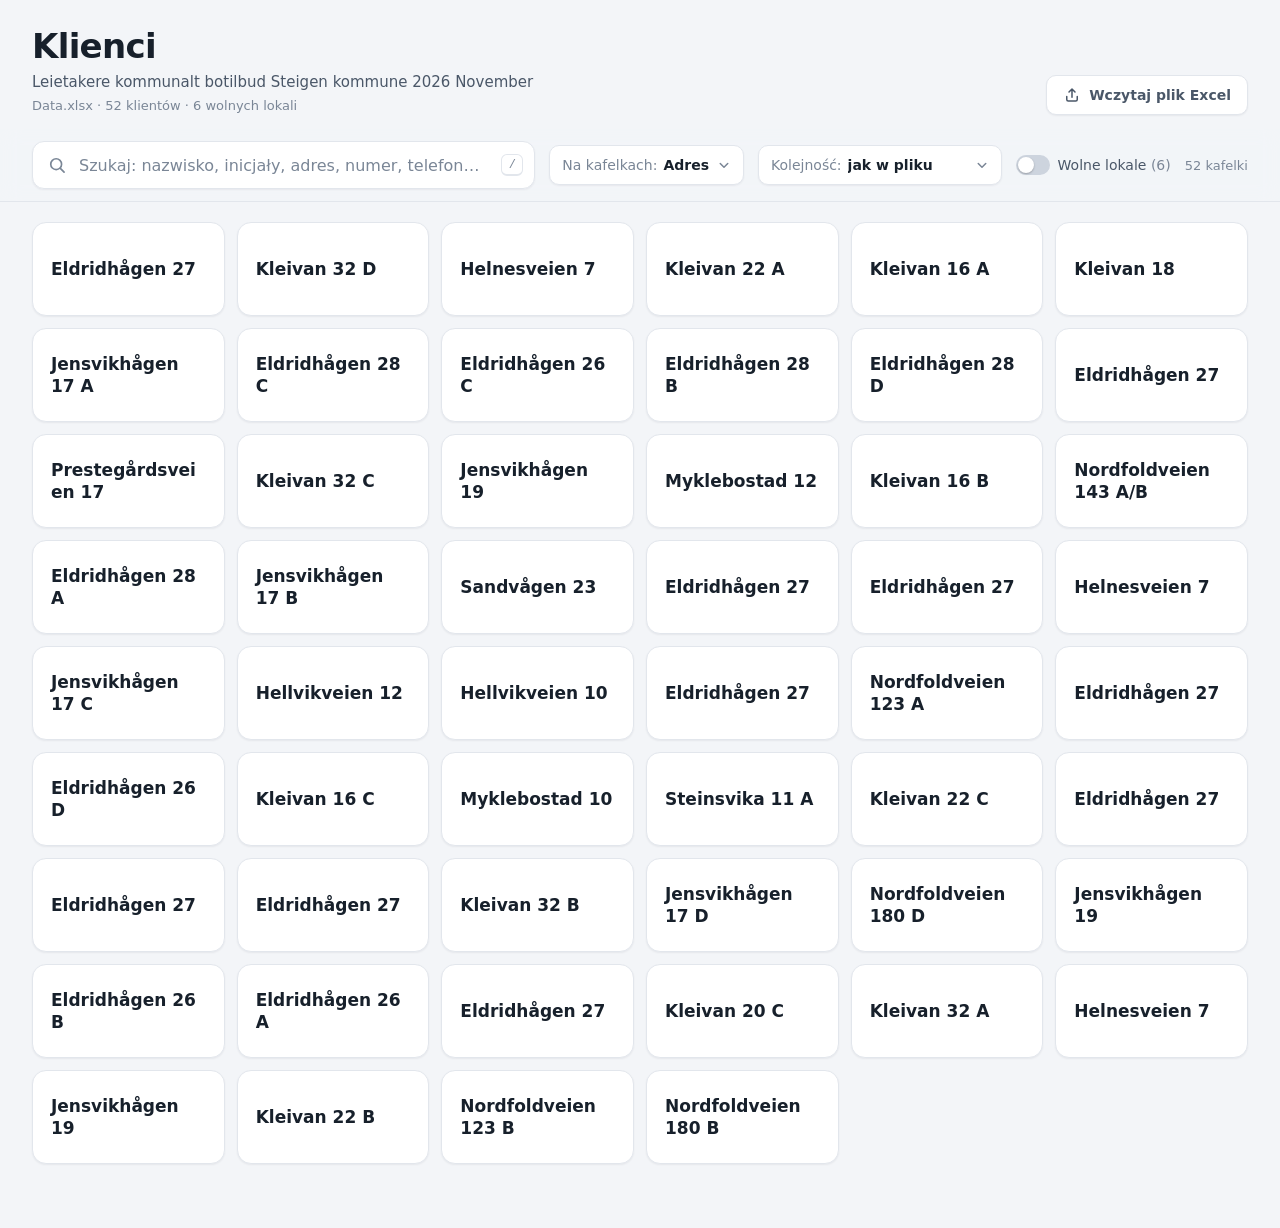
==== index.html @ 2515e90a "Add tile web app for browsing clients from Data.xlsx Static HTML/CSS/JS app (no dependencies) that r" ====
<!doctype html>
<html lang="pl">
<head>
  <meta charset="utf-8">
  <meta name="viewport" content="width=device-width, initial-scale=1">
  <meta name="color-scheme" content="light dark">
  <meta name="robots" content="noindex, nofollow">
  <title>Klienci</title>
  <link rel="icon" href="data:image/svg+xml,%3Csvg xmlns='http://www.w3.org/2000/svg' viewBox='0 0 32 32'%3E%3Crect x='2' y='2' width='12' height='12' rx='3' fill='%231f6f8b'/%3E%3Crect x='18' y='2' width='12' height='12' rx='3' fill='%231f6f8b' opacity='.55'/%3E%3Crect x='2' y='18' width='12' height='12' rx='3' fill='%231f6f8b' opacity='.55'/%3E%3Crect x='18' y='18' width='12' height='12' rx='3' fill='%231f6f8b'/%3E%3C/svg%3E">
  <link rel="stylesheet" href="style.css">
  <script src="xlsx-reader.js" defer></script>
  <script src="app.js" defer></script>
</head>
<body>
  <header class="topbar">
    <div class="brand">
      <h1>Klienci</h1>
      <p class="subtitle" id="subtitle">Wczytywanie danych…</p>
      <p class="source" id="source"></p>
    </div>
    <label class="btn btn-ghost file-btn" title="Wczytaj inny plik .xlsx (albo przeciągnij go na stronę)">
      <input type="file" id="fileInput" accept=".xlsx,application/vnd.openxmlformats-officedocument.spreadsheetml.sheet">
      <svg viewBox="0 0 24 24" aria-hidden="true"><path d="M12 15V4m0 0L8 8m4-4l4 4"/><path d="M5 14v4a2 2 0 0 0 2 2h10a2 2 0 0 0 2-2v-4"/></svg>
      <span>Wczytaj plik Excel</span>
    </label>
  </header>

  <div class="toolbar" id="toolbar">
    <div class="toolbar-inner">
      <div class="search">
        <svg class="search-icon" viewBox="0 0 24 24" aria-hidden="true"><circle cx="11" cy="11" r="6.5"/><path d="M16 16l4.5 4.5"/></svg>
        <input type="text" id="search" inputmode="search" enterkeyhint="search" autocomplete="off" spellcheck="false"
               placeholder="Szukaj: nazwisko, inicjały, adres, numer, telefon…" aria-label="Szukaj klientów">
        <kbd class="search-kbd" aria-hidden="true">/</kbd>
      </div>

      <div class="controls">
        <div class="show-picker">
          <button type="button" class="select-btn" id="showBtn" aria-haspopup="true" aria-expanded="false" aria-controls="showMenu">
            <span class="select-caption">Na kafelkach:</span>
            <span class="select-value" id="showValue">Adres</span>
            <svg class="chevron" viewBox="0 0 24 24" aria-hidden="true"><path d="M7 10l5 5 5-5"/></svg>
          </button>
          <div class="menu" id="showMenu" role="group" aria-label="Co pokazywać na kafelkach" hidden></div>
        </div>

        <label class="select-wrap">
          <span class="select-caption">Kolejność:</span>
          <select id="sort" aria-label="Kolejność kafelków">
            <option value="file">jak w pliku</option>
            <option value="alpha">A–Z wg kafelka</option>
          </select>
          <svg class="chevron" viewBox="0 0 24 24" aria-hidden="true"><path d="M7 10l5 5 5-5"/></svg>
        </label>

        <label class="switch">
          <input type="checkbox" id="showVacant">
          <span class="switch-track" aria-hidden="true"></span>
          <span>Wolne<span class="hide-sm"> lokale</span> <span class="muted" id="vacantCount"></span></span>
        </label>

        <p class="count" id="count" aria-live="polite"></p>
      </div>
    </div>
  </div>

  <main class="main">
    <div class="loader is-loading" id="loader">
      <svg class="loader-icon" viewBox="0 0 48 48" aria-hidden="true"><rect x="8" y="6" width="32" height="36" rx="4"/><path d="M16 18h16M16 26h16M16 34h10"/></svg>
      <h2 id="loaderTitle">Wczytywanie danych…</h2>
      <p id="loaderText"></p>
      <button type="button" class="btn btn-primary" id="pickBtn" hidden>Wybierz plik .xlsx</button>
    </div>

    <ul class="grid" id="grid" aria-label="Klienci"></ul>

    <div class="empty" id="empty" hidden>
      <p id="emptyText">Brak wyników.</p>
      <button type="button" class="btn btn-ghost" id="clearSearch">Wyczyść wyszukiwanie</button>
    </div>
  </main>

  <div class="drop-overlay" aria-hidden="true"><div>Upuść plik Excel, aby go wczytać</div></div>
  <div class="toast" id="toast" role="status" aria-live="polite"></div>
</body>
</html>
---- style.css ----
/* ---------- Motyw ---------- */

:root {
  --bg: #f3f5f8;
  --surface: #ffffff;
  --surface-2: #f7f9fb;
  --border: #e2e6ec;
  --border-strong: #cdd4de;
  --text: #17202b;
  --text-2: #4a5768;
  --muted: #7a8696;
  --accent: #1f6f8b;
  --accent-strong: #175a72;
  --accent-soft: #e3f0f5;
  --accent-ink: #0f4d63;
  --mark: #ffe58a;
  --mark-ink: #3a2c00;
  --ok: #1d7a4c;
  --ok-soft: #e2f4ea;
  --off: #8a5a12;
  --off-soft: #fbf0dc;
  --shadow-sm: 0 1px 2px rgba(16, 24, 40, .06);
  --shadow-md: 0 6px 18px -6px rgba(16, 24, 40, .16), 0 2px 4px rgba(16, 24, 40, .05);
  --shadow-lg: 0 22px 48px -18px rgba(16, 24, 40, .28), 0 4px 10px rgba(16, 24, 40, .06);
  --radius: 14px;
  --gutter: clamp(16px, 3vw, 32px);
  --toolbar-h: 120px;
  --ease: cubic-bezier(.2, .75, .25, 1);
  color-scheme: light;
}

@media (prefers-color-scheme: dark) {
  :root:not([data-theme="light"]) {
    --bg: #0f141a;
    --surface: #171e26;
    --surface-2: #1c242e;
    --border: #28323e;
    --border-strong: #364250;
    --text: #e8edf3;
    --text-2: #b4bfcc;
    --muted: #8593a4;
    --accent: #5bb3d1;
    --accent-strong: #7cc5de;
    --accent-soft: #17313d;
    --accent-ink: #a9dcee;
    --mark: #6b5310;
    --mark-ink: #fff2c4;
    --ok: #6fd3a0;
    --ok-soft: #173327;
    --off: #e8b866;
    --off-soft: #352a15;
    --shadow-sm: 0 1px 2px rgba(0, 0, 0, .3);
    --shadow-md: 0 8px 20px -8px rgba(0, 0, 0, .55);
    --shadow-lg: 0 24px 50px -18px rgba(0, 0, 0, .7);
    color-scheme: dark;
  }
}

:root[data-theme="dark"] {
  --bg: #0f141a;
  --surface: #171e26;
  --surface-2: #1c242e;
  --border: #28323e;
  --border-strong: #364250;
  --text: #e8edf3;
  --text-2: #b4bfcc;
  --muted: #8593a4;
  --accent: #5bb3d1;
  --accent-strong: #7cc5de;
  --accent-soft: #17313d;
  --accent-ink: #a9dcee;
  --mark: #6b5310;
  --mark-ink: #fff2c4;
  --ok: #6fd3a0;
  --ok-soft: #173327;
  --off: #e8b866;
  --off-soft: #352a15;
  --shadow-sm: 0 1px 2px rgba(0, 0, 0, .3);
  --shadow-md: 0 8px 20px -8px rgba(0, 0, 0, .55);
  --shadow-lg: 0 24px 50px -18px rgba(0, 0, 0, .7);
  color-scheme: dark;
}

/* ---------- Podstawy ---------- */

*, *::before, *::after { box-sizing: border-box; }

html { -webkit-text-size-adjust: 100%; }

body {
  margin: 0;
  min-height: 100vh;
  background: var(--bg);
  color: var(--text);
  font: 15px/1.5 "Segoe UI Variable Text", "Segoe UI", system-ui, -apple-system, "Helvetica Neue", Roboto, Arial, sans-serif;
  -webkit-font-smoothing: antialiased;
}

button, input, select { font: inherit; color: inherit; }

svg { display: block; }

[hidden] { display: none !important; }

.muted { color: var(--muted); }

mark {
  background: var(--mark);
  color: var(--mark-ink);
  border-radius: 3px;
  padding: 0 1px;
  margin: 0 -1px;
}

:focus-visible {
  outline: 2px solid var(--accent);
  outline-offset: 2px;
}

/* ---------- Nagłówek ---------- */

.topbar {
  display: flex;
  align-items: flex-end;
  justify-content: space-between;
  gap: 16px;
  max-width: 1440px;
  margin: 0 auto;
  padding: 28px var(--gutter) 14px;
}

.brand h1 {
  margin: 0;
  font-size: clamp(26px, 3.2vw, 34px);
  line-height: 1.1;
  letter-spacing: -.02em;
  font-weight: 700;
}

.subtitle {
  margin: 6px 0 0;
  color: var(--text-2);
  font-size: 15px;
}

.source {
  margin: 2px 0 0;
  color: var(--muted);
  font-size: 13px;
}

.source:empty { display: none; }

.btn {
  display: inline-flex;
  align-items: center;
  gap: 8px;
  height: 40px;
  padding: 0 16px;
  border-radius: 10px;
  border: 1px solid transparent;
  font-weight: 600;
  font-size: 14px;
  cursor: pointer;
  white-space: nowrap;
  transition: background-color .15s, border-color .15s, color .15s;
}

.btn svg {
  width: 18px;
  height: 18px;
  fill: none;
  stroke: currentColor;
  stroke-width: 2;
  stroke-linecap: round;
  stroke-linejoin: round;
}

.btn-primary { background: var(--accent); color: #fff; }
.btn-primary:hover { background: var(--accent-strong); }

.btn-ghost {
  background: var(--surface);
  border-color: var(--border);
  color: var(--text-2);
  box-shadow: var(--shadow-sm);
}
.btn-ghost:hover { border-color: var(--border-strong); color: var(--text); }

.file-btn { position: relative; flex-shrink: 0; }
.file-btn input {
  position: absolute;
  width: 1px;
  height: 1px;
  opacity: 0;
  pointer-events: none;
}
.file-btn:focus-within { outline: 2px solid var(--accent); outline-offset: 2px; }

/* ---------- Pasek narzędzi ---------- */

.toolbar {
  position: sticky;
  top: 0;
  z-index: 20;
  background: color-mix(in srgb, var(--bg) 86%, transparent);
  -webkit-backdrop-filter: saturate(1.4) blur(10px);
  backdrop-filter: saturate(1.4) blur(10px);
  border-bottom: 1px solid transparent;
  transition: border-color .2s;
}

body.has-data .toolbar { border-bottom-color: var(--border); }

.toolbar-inner {
  max-width: 1440px;
  margin: 0 auto;
  padding: 12px var(--gutter);
  display: flex;
  flex-wrap: wrap;
  align-items: center;
  gap: 10px 14px;
}

.search {
  position: relative;
  flex: 1 1 380px;
  min-width: 0;
}

.search input {
  width: 100%;
  height: 48px;
  padding: 0 44px 0 46px;
  border-radius: 12px;
  border: 1px solid var(--border);
  background: var(--surface);
  box-shadow: var(--shadow-sm);
  font-size: 16px;
  transition: border-color .15s, box-shadow .15s;
}

.search input::placeholder { color: var(--muted); }

.search input:focus {
  outline: none;
  border-color: var(--accent);
  box-shadow: 0 0 0 4px color-mix(in srgb, var(--accent) 18%, transparent);
}

.search-icon {
  position: absolute;
  left: 15px;
  top: 50%;
  width: 20px;
  height: 20px;
  transform: translateY(-50%);
  fill: none;
  stroke: var(--muted);
  stroke-width: 2;
  stroke-linecap: round;
  pointer-events: none;
}

.search-kbd {
  position: absolute;
  right: 12px;
  top: 50%;
  transform: translateY(-50%);
  min-width: 22px;
  height: 22px;
  display: grid;
  place-items: center;
  border: 1px solid var(--border);
  border-bottom-width: 2px;
  border-radius: 6px;
  color: var(--muted);
  font: 12px/1 ui-monospace, SFMono-Regular, Consolas, monospace;
  pointer-events: none;
}

.search input:focus ~ .search-kbd,
.search input:not(:placeholder-shown) ~ .search-kbd { display: none; }

.controls {
  display: flex;
  flex-wrap: wrap;
  align-items: center;
  gap: 10px 14px;
}

.select-btn,
.select-wrap {
  position: relative;
  display: inline-flex;
  align-items: center;
  gap: 6px;
  height: 40px;
  padding: 0 34px 0 12px;
  border-radius: 10px;
  border: 1px solid var(--border);
  background: var(--surface);
  box-shadow: var(--shadow-sm);
  font-size: 14px;
  cursor: pointer;
  white-space: nowrap;
}

.select-btn:hover,
.select-wrap:hover { border-color: var(--border-strong); }

.select-caption { color: var(--muted); }
.select-value { font-weight: 600; }

.select-wrap select {
  appearance: none;
  border: 0;
  background: transparent;
  font-weight: 600;
  padding: 0;
  cursor: pointer;
}
.select-wrap select:focus { outline: none; }
.select-wrap:focus-within { outline: 2px solid var(--accent); outline-offset: 2px; }

.chevron {
  position: absolute;
  right: 10px;
  top: 50%;
  width: 18px;
  height: 18px;
  transform: translateY(-50%);
  fill: none;
  stroke: var(--muted);
  stroke-width: 2;
  stroke-linecap: round;
  stroke-linejoin: round;
  pointer-events: none;
  transition: transform .2s var(--ease);
}

.select-btn[aria-expanded="true"] .chevron { transform: translateY(-50%) rotate(180deg); }

.show-picker { position: relative; }

.menu {
  position: absolute;
  top: calc(100% + 6px);
  left: 0;
  z-index: 30;
  min-width: 240px;
  padding: 6px;
  border-radius: 12px;
  border: 1px solid var(--border);
  background: var(--surface);
  box-shadow: var(--shadow-lg);
  animation: menu-in .16s var(--ease);
}

@keyframes menu-in {
  from { opacity: 0; transform: translateY(-4px); }
}

.menu-item {
  display: flex;
  align-items: center;
  gap: 10px;
  padding: 9px 10px;
  border-radius: 8px;
  cursor: pointer;
  font-size: 14px;
}

.menu-item:hover { background: var(--surface-2); }

.menu-item input {
  position: absolute;
  opacity: 0;
  pointer-events: none;
}

.menu-check {
  flex: none;
  width: 18px;
  height: 18px;
  border-radius: 5px;
  border: 1.5px solid var(--border-strong);
  display: grid;
  place-items: center;
  transition: background-color .12s, border-color .12s;
}

.menu-check::after {
  content: "";
  width: 9px;
  height: 5px;
  border: 2px solid #fff;
  border-top: 0;
  border-right: 0;
  transform: translateY(-1px) rotate(-45deg) scale(0);
  transition: transform .12s var(--ease);
}

.menu-item input:checked + .menu-check { background: var(--accent); border-color: var(--accent); }
.menu-item input:checked + .menu-check::after { transform: translateY(-1px) rotate(-45deg) scale(1); }
.menu-item input:focus-visible + .menu-check { outline: 2px solid var(--accent); outline-offset: 2px; }

.menu-hint {
  margin: 4px 10px 6px;
  padding-top: 8px;
  border-top: 1px solid var(--border);
  color: var(--muted);
  font-size: 12px;
}

.switch {
  display: inline-flex;
  align-items: center;
  gap: 8px;
  font-size: 14px;
  color: var(--text-2);
  cursor: pointer;
  user-select: none;
}

.switch input { position: absolute; opacity: 0; pointer-events: none; }

.switch-track {
  position: relative;
  width: 34px;
  height: 20px;
  border-radius: 99px;
  background: var(--border-strong);
  transition: background-color .15s;
}

.switch-track::after {
  content: "";
  position: absolute;
  top: 2px;
  left: 2px;
  width: 16px;
  height: 16px;
  border-radius: 50%;
  background: #fff;
  box-shadow: 0 1px 2px rgba(0, 0, 0, .25);
  transition: transform .18s var(--ease);
}

.switch input:checked + .switch-track { background: var(--accent); }
.switch input:checked + .switch-track::after { transform: translateX(14px); }
.switch input:focus-visible + .switch-track { outline: 2px solid var(--accent); outline-offset: 2px; }

.count {
  margin: 0 0 0 auto;
  color: var(--muted);
  font-size: 13px;
  font-variant-numeric: tabular-nums;
  white-space: nowrap;
}

/* ---------- Siatka kafelków ---------- */

.main {
  max-width: 1440px;
  margin: 0 auto;
  padding: 20px var(--gutter) 64px;
}

.grid {
  --tile-min: 190px;
  list-style: none;
  margin: 0;
  padding: 0;
  display: grid;
  grid-template-columns: repeat(auto-fill, minmax(min(var(--tile-min), 100%), 1fr));
  gap: 12px;
  align-items: stretch;
}

.grid.only-initials { --tile-min: 104px; }

.tile {
  position: relative;
  min-width: 0;
  border-radius: var(--radius);
  background: var(--surface);
  border: 1px solid var(--border);
  box-shadow: var(--shadow-sm);
  scroll-margin-top: calc(var(--toolbar-h) + 16px);
  scroll-margin-bottom: 16px;
  transition: border-color .15s, box-shadow .2s, transform .2s var(--ease);
}

.tile:not(.is-open):hover {
  border-color: color-mix(in srgb, var(--accent) 45%, var(--border));
  box-shadow: var(--shadow-md);
  transform: translateY(-2px);
}

.tile.is-vacant { border-style: dashed; background: var(--surface-2); }

.tile.is-open {
  grid-column: 1 / -1;
  border-color: color-mix(in srgb, var(--accent) 40%, var(--border));
  box-shadow: var(--shadow-lg);
}

/* Zwinięty kafelek */

.face {
  display: flex;
  flex-direction: column;
  justify-content: center;
  align-items: flex-start;
  gap: 4px;
  width: 100%;
  height: 100%;
  min-height: 92px;
  padding: 16px 18px;
  border: 0;
  border-radius: inherit;
  background: none;
  text-align: left;
  cursor: pointer;
}

.face:focus-visible { outline-offset: -2px; }

.face > * { max-width: 100%; overflow-wrap: anywhere; }

.face .is-primary { font-size: 17px; font-weight: 650; line-height: 1.3; color: var(--text); }
.face > :not(.is-primary):not(.snippet):not(.badge) { font-size: 14px; color: var(--text-2); }

.face .f-init.is-primary {
  font-size: 26px;
  font-weight: 750;
  letter-spacing: .06em;
  color: var(--accent-ink);
}

.face .f-init:not(.is-primary) {
  display: inline-block;
  padding: 1px 7px;
  border-radius: 6px;
  background: var(--accent-soft);
  color: var(--accent-ink) !important;
  font-weight: 700;
  font-size: 12px !important;
  letter-spacing: .06em;
  order: -1;
  margin-bottom: 2px;
}

.grid.only-initials .face {
  align-items: center;
  aspect-ratio: 1;
  min-height: 0;
  padding: 10px;
}

.grid.only-initials .face .f-init.is-primary { font-size: 28px; }

.f-nr { display: flex; flex-direction: column; gap: 2px; }
.f-nr-line { display: flex; align-items: baseline; gap: 8px; }
.f-nr-label {
  min-width: 62px;
  color: var(--muted);
  font-size: 12px;
  font-weight: 500;
  text-transform: uppercase;
  letter-spacing: .04em;
}
.f-nr-val { font-variant-numeric: tabular-nums; }
.f-nr.is-primary .f-nr-val { font-size: 17px; font-weight: 650; }
.f-nr:not(.is-primary) .f-nr-val { font-size: 14px; color: var(--text-2); }

.face .is-missing { color: var(--muted) !important; font-weight: 500 !important; font-style: italic; }

.snippet {
  margin-top: 4px;
  padding: 4px 8px;
  border-radius: 7px;
  background: var(--surface-2);
  border: 1px solid var(--border);
  font-size: 12.5px;
  color: var(--text-2);
}

.snippet-label { color: var(--muted); }

.badge {
  position: absolute;
  top: 8px;
  right: 8px;
  padding: 1px 8px;
  border-radius: 99px;
  background: var(--off-soft);
  color: var(--off);
  font-size: 11px;
  font-weight: 700;
  letter-spacing: .03em;
  text-transform: uppercase;
}

/* ---------- Rozwinięty kafelek ---------- */

.detail { padding: 22px clamp(16px, 2.4vw, 28px) 16px; }

.detail-head {
  display: flex;
  align-items: center;
  gap: 16px;
}

.monogram {
  flex: none;
  width: 58px;
  height: 58px;
  border-radius: 16px;
  display: grid;
  place-items: center;
  background: var(--accent-soft);
  color: var(--accent-ink);
  font-size: 20px;
  font-weight: 750;
  letter-spacing: .04em;
}

.detail-titles { flex: 1; min-width: 0; }

.detail-name {
  margin: 0;
  font-size: clamp(20px, 2.4vw, 26px);
  line-height: 1.2;
  letter-spacing: -.01em;
  overflow-wrap: anywhere;
}

.detail-name:focus { outline: none; }

.detail-sub { margin: 4px 0 0; color: var(--text-2); font-size: 15px; }
.detail-sub .dot { color: var(--muted); }

.close {
  flex: none;
  align-self: flex-start;
  width: 40px;
  height: 40px;
  display: grid;
  place-items: center;
  border-radius: 10px;
  border: 1px solid var(--border);
  background: var(--surface);
  cursor: pointer;
  color: var(--text-2);
  transition: background-color .15s, color .15s;
}

.close:hover { background: var(--surface-2); color: var(--text); }

.icon svg {
  width: 18px;
  height: 18px;
  fill: none;
  stroke: currentColor;
  stroke-width: 2;
  stroke-linecap: round;
  stroke-linejoin: round;
}

.keynums {
  display: grid;
  grid-template-columns: repeat(auto-fit, minmax(160px, 1fr));
  gap: 10px;
  margin: 20px 0 0;
}

.keynum {
  padding: 10px 12px 10px 14px;
  border-radius: 12px;
  background: var(--surface-2);
  border: 1px solid var(--border);
}

.keynum-label {
  display: block;
  color: var(--muted);
  font-size: 12px;
  font-weight: 600;
  text-transform: uppercase;
  letter-spacing: .05em;
}

.keynum-row { display: flex; align-items: center; justify-content: space-between; gap: 8px; }

.keynum-val {
  font-size: 21px;
  font-weight: 700;
  font-variant-numeric: tabular-nums;
  letter-spacing: .01em;
}

.keynum-val.is-missing { color: var(--muted); font-weight: 500; }

.copy {
  flex: none;
  width: 32px;
  height: 32px;
  display: grid;
  place-items: center;
  border-radius: 8px;
  border: 0;
  background: transparent;
  color: var(--muted);
  cursor: pointer;
  transition: background-color .15s, color .15s;
}

.copy:hover { background: var(--surface); color: var(--accent); }
.copy.is-done { color: var(--ok); }
.copy .icon svg { width: 16px; height: 16px; }

.sections {
  display: grid;
  grid-template-columns: repeat(auto-fit, minmax(240px, 1fr));
  gap: 8px 28px;
  margin-top: 8px;
}

.section h3 {
  margin: 18px 0 6px;
  font-size: 12px;
  font-weight: 700;
  text-transform: uppercase;
  letter-spacing: .07em;
  color: var(--accent);
}

.section dl { margin: 0; }

.field {
  padding: 9px 0;
  border-bottom: 1px solid var(--border);
}

.field:last-child { border-bottom: 0; }

.field dt {
  display: flex;
  flex-wrap: wrap;
  align-items: baseline;
  gap: 2px 8px;
  color: var(--muted);
  font-size: 13px;
}

.field dt .orig {
  font-size: 11px;
  color: color-mix(in srgb, var(--muted) 70%, transparent);
}

.field dd {
  margin: 2px 0 0;
  font-size: 15.5px;
  font-weight: 550;
  overflow-wrap: anywhere;
}

.field dd .is-missing { color: var(--muted); font-weight: 400; }

.rel {
  margin-left: 8px;
  color: var(--muted);
  font-size: 13px;
  font-weight: 400;
}

.pill {
  display: inline-block;
  padding: 1px 10px;
  border-radius: 99px;
  font-size: 13px;
  font-weight: 650;
}

.pill-on { background: var(--ok-soft); color: var(--ok); }
.pill-off { background: var(--off-soft); color: var(--off); }

.tel {
  display: inline-flex;
  align-items: center;
  gap: 6px;
  color: var(--accent);
  text-decoration: none;
  font-variant-numeric: tabular-nums;
}

.tel:hover { text-decoration: underline; }
.tel .icon svg { width: 16px; height: 16px; }

.cell-comment {
  display: flex;
  gap: 8px;
  margin: 8px 0 0;
  padding: 8px 10px;
  border-radius: 10px;
  background: var(--off-soft);
  color: var(--text);
  font-size: 13.5px;
  font-weight: 400;
}

.cell-comment .icon { color: var(--off); margin-top: 1px; }
.cell-comment .icon svg { width: 16px; height: 16px; }
.cell-comment-author { color: var(--muted); }

.detail-foot {
  margin: 18px 0 0;
  color: var(--muted);
  font-size: 12px;
}

/* ---------- Stany ---------- */

.loader,
.empty {
  max-width: 520px;
  margin: 48px auto;
  text-align: center;
  color: var(--text-2);
}

.loader h2 { margin: 12px 0 6px; font-size: 20px; color: var(--text); }
.loader p { margin: 0 0 18px; }
.loader-icon {
  width: 52px;
  height: 52px;
  margin: 0 auto;
  fill: none;
  stroke: var(--accent);
  stroke-width: 2.5;
  stroke-linecap: round;
}
.loader.is-loading .loader-icon { animation: pulse 1.2s ease-in-out infinite; }

@keyframes pulse { 50% { opacity: .35; } }

.empty p { font-size: 16px; margin: 0 0 14px; }

.drop-overlay {
  position: fixed;
  inset: 12px;
  z-index: 50;
  display: none;
  place-items: center;
  border: 3px dashed var(--accent);
  border-radius: 20px;
  background: color-mix(in srgb, var(--bg) 85%, transparent);
  -webkit-backdrop-filter: blur(4px);
  backdrop-filter: blur(4px);
  color: var(--accent-ink);
  font-size: 20px;
  font-weight: 650;
  pointer-events: none;
}

body.is-dragging .drop-overlay { display: grid; }

.toast {
  position: fixed;
  left: 50%;
  bottom: 24px;
  z-index: 60;
  max-width: calc(100vw - 32px);
  padding: 10px 16px;
  border-radius: 10px;
  background: var(--text);
  color: var(--bg);
  font-size: 14px;
  box-shadow: var(--shadow-lg);
  transform: translate(-50%, 16px);
  opacity: 0;
  pointer-events: none;
  transition: opacity .2s, transform .25s var(--ease);
}

.toast.is-visible { opacity: 1; transform: translate(-50%, 0); }

/* ---------- Animacja rozwijania (View Transitions API) ---------- */

/* Strona nie jest „zamrażana” podczas animacji — animują się tylko kafelki. */
:root { view-transition-name: none; }
::view-transition { pointer-events: none; }

::view-transition-group(*) {
  animation-duration: .38s;
  animation-timing-function: var(--ease);
  border-radius: var(--radius);
  overflow: hidden;
}

/* Treść nie jest rozciągana — kafelek „odsłania” się w trakcie zmiany rozmiaru. */
::view-transition-old(*),
::view-transition-new(*) {
  width: 100%;
  height: 100%;
  object-fit: none;
  object-position: left top;
}

/* Rozwijany/zwijany kafelek dostaje krótkie przenikanie (reguły dopisuje app.js). */
@keyframes vt-fade-in { from { opacity: 0; } }
@keyframes vt-fade-out { to { opacity: 0; } }

@media (prefers-reduced-motion: reduce) {
  .tile, .tile:not(.is-open):hover { transition: none; transform: none; }
}

/* ---------- Telefon ---------- */

@media (max-width: 640px) {
  .topbar { padding-top: 20px; align-items: flex-start; }
  .file-btn span { display: none; }
  .file-btn { padding: 0 11px; }
  .toolbar-inner { padding-top: 10px; padding-bottom: 10px; gap: 8px 10px; }
  .search { flex-basis: 100%; }
  .search input { height: 44px; }
  .search-kbd { display: none; }
  .controls { width: 100%; gap: 8px 10px; }
  .select-btn, .select-wrap { height: 36px; font-size: 13px; }
  .select-caption { display: none; }
  .count { width: 100%; margin: -2px 0 0; order: 10; font-size: 12px; line-height: 1.2; }
  .hide-sm { display: none; }
  .switch { font-size: 13px; }
  .grid { --tile-min: 150px; gap: 10px; }
  .grid.only-initials { --tile-min: 78px; }
  .face { min-height: 80px; padding: 12px 14px; }
  .face .is-primary { font-size: 15.5px; }
  .grid.only-initials .face .f-init.is-primary { font-size: 22px; }
  .monogram { width: 46px; height: 46px; font-size: 16px; border-radius: 12px; }
  .detail-head { gap: 12px; }
  .keynums { grid-template-columns: 1fr 1fr; }
  .keynum-val { font-size: 18px; }
}
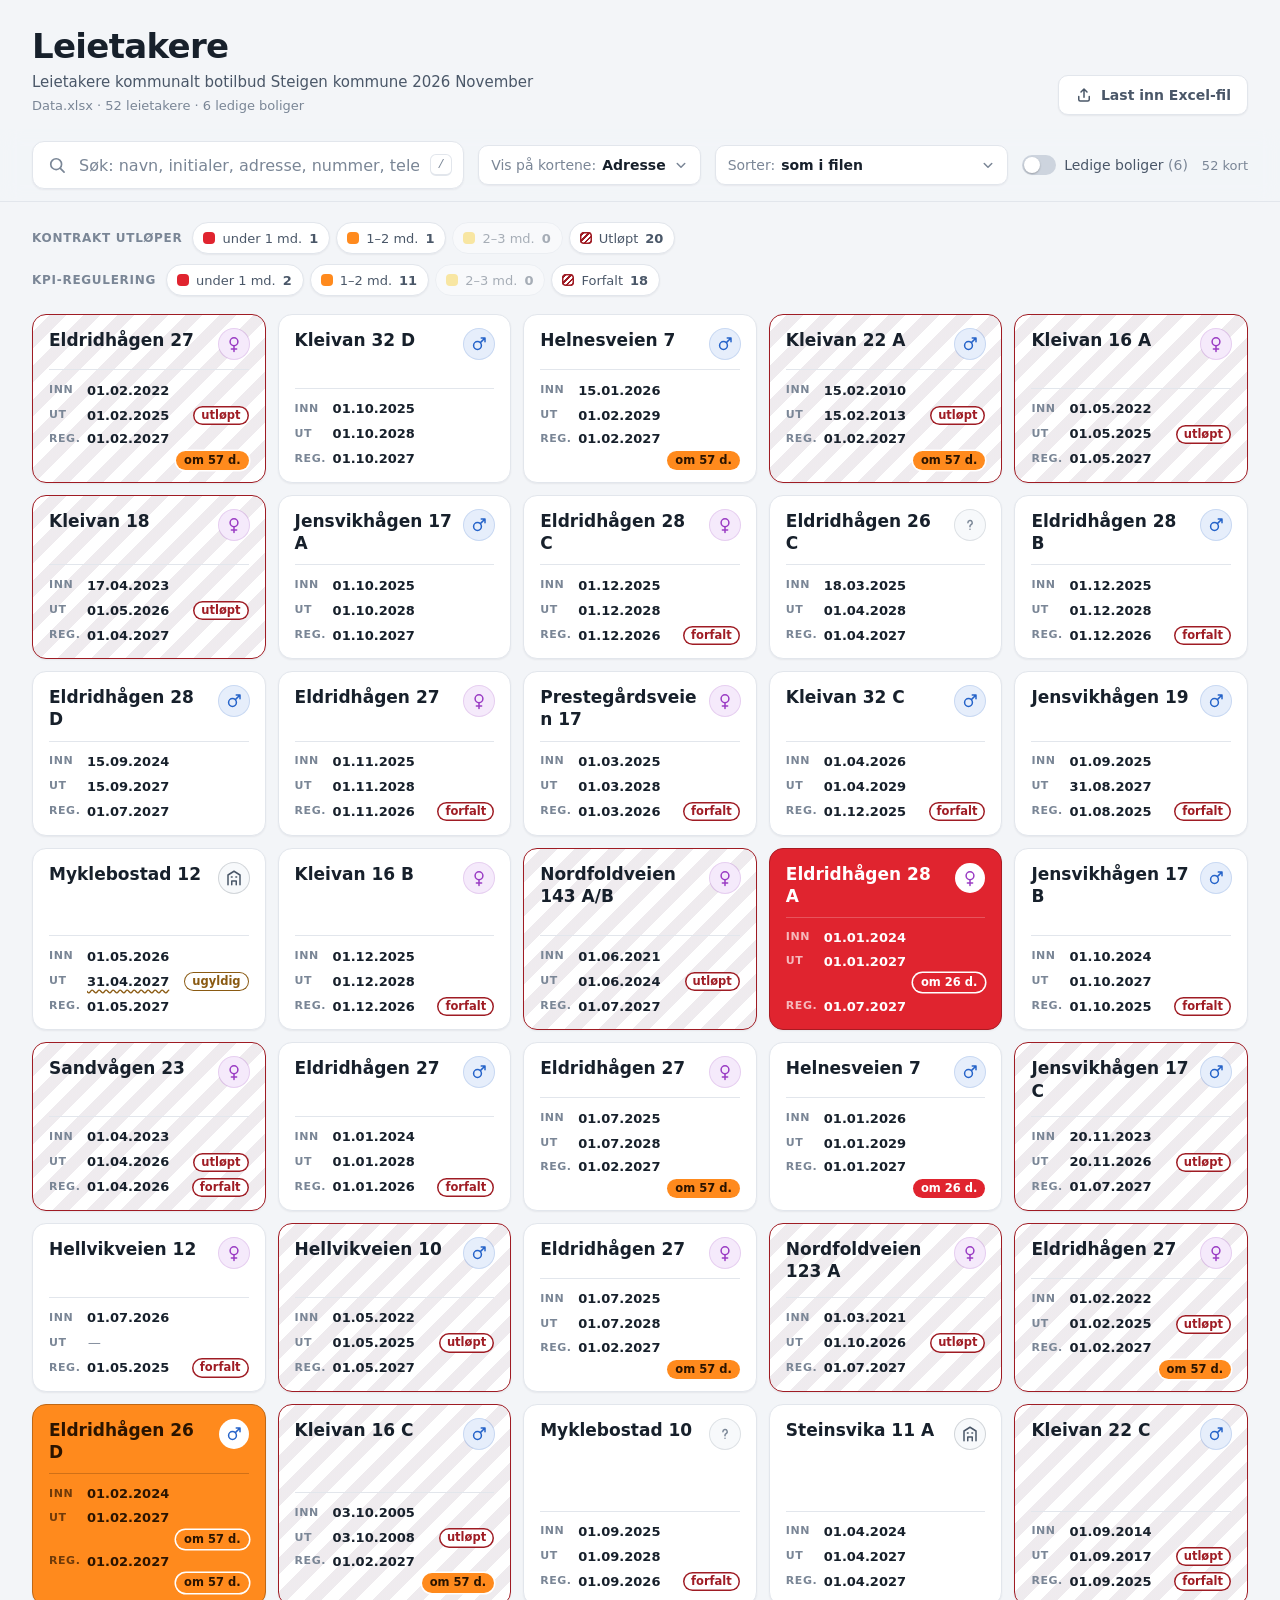
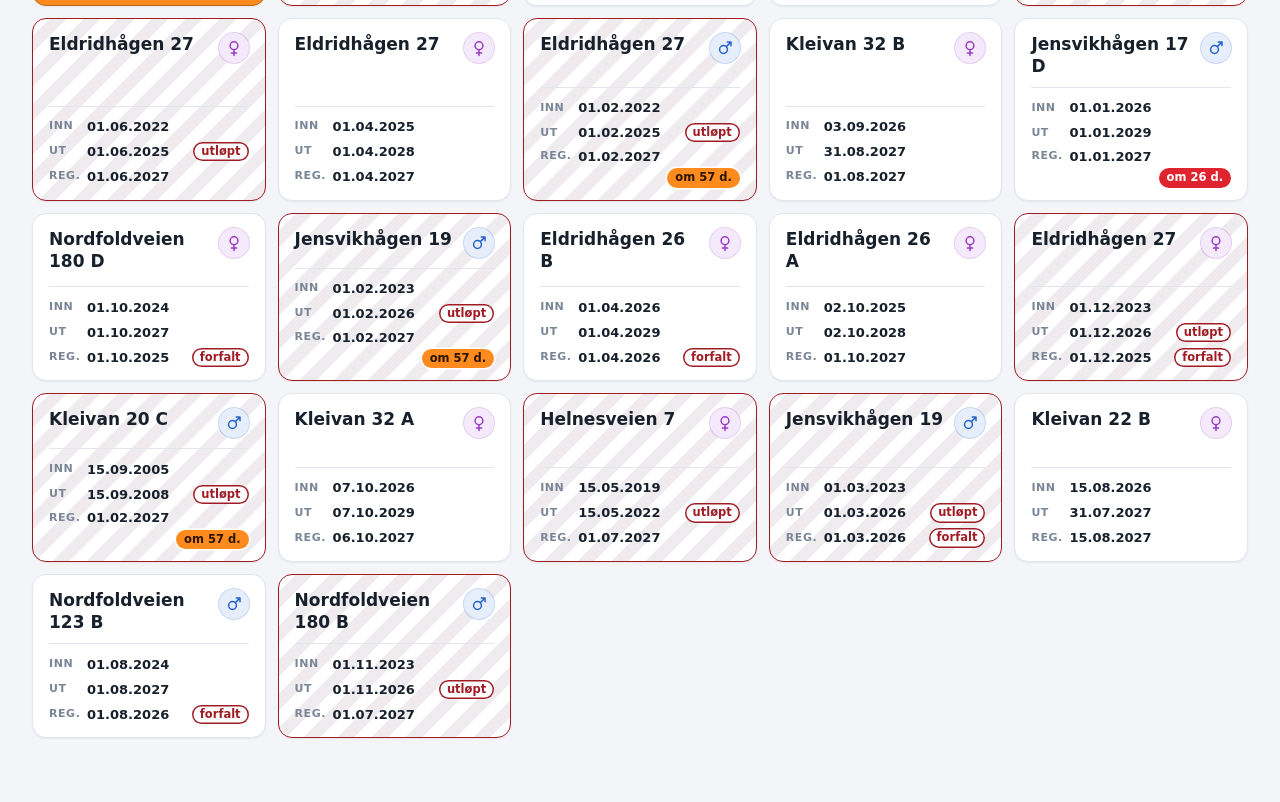
==== commit e63a3b21: "Show dates, deadline colors and gender on every tile; Norwegian UI - every tile always shows move-in" ====
--- a/index.html
+++ b/index.html
@@ -1,27 +1,28 @@
 <!doctype html>
-<html lang="pl">
+<html lang="nb">
 <head>
   <meta charset="utf-8">
   <meta name="viewport" content="width=device-width, initial-scale=1">
   <meta name="color-scheme" content="light dark">
   <meta name="robots" content="noindex, nofollow">
-  <title>Klienci</title>
-  <link rel="icon" href="data:image/svg+xml,%3Csvg xmlns='http://www.w3.org/2000/svg' viewBox='0 0 32 32'%3E%3Crect x='2' y='2' width='12' height='12' rx='3' fill='%231f6f8b'/%3E%3Crect x='18' y='2' width='12' height='12' rx='3' fill='%231f6f8b' opacity='.55'/%3E%3Crect x='2' y='18' width='12' height='12' rx='3' fill='%231f6f8b' opacity='.55'/%3E%3Crect x='18' y='18' width='12' height='12' rx='3' fill='%231f6f8b'/%3E%3C/svg%3E">
+  <title>Leietakere</title>
+  <link rel="icon" href="data:image/svg+xml,%3Csvg xmlns='http://www.w3.org/2000/svg' viewBox='0 0 32 32'%3E%3Crect x='2' y='2' width='12' height='12' rx='3' fill='%231f6f8b'/%3E%3Crect x='18' y='2' width='12' height='12' rx='3' fill='%23e0242f'/%3E%3Crect x='2' y='18' width='12' height='12' rx='3' fill='%23ffb020'/%3E%3Crect x='18' y='18' width='12' height='12' rx='3' fill='%231f6f8b'/%3E%3C/svg%3E">
   <link rel="stylesheet" href="style.css">
   <script src="xlsx-reader.js" defer></script>
+  <script src="navn-kjonn.js" defer></script>
   <script src="app.js" defer></script>
 </head>
 <body>
   <header class="topbar">
     <div class="brand">
-      <h1>Klienci</h1>
-      <p class="subtitle" id="subtitle">Wczytywanie danych…</p>
+      <h1>Leietakere</h1>
+      <p class="subtitle" id="subtitle">Laster data…</p>
       <p class="source" id="source"></p>
     </div>
-    <label class="btn btn-ghost file-btn" title="Wczytaj inny plik .xlsx (albo przeciągnij go na stronę)">
+    <label class="btn btn-ghost file-btn" title="Last inn en annen .xlsx-fil (eller dra den inn på siden)">
       <input type="file" id="fileInput" accept=".xlsx,application/vnd.openxmlformats-officedocument.spreadsheetml.sheet">
       <svg viewBox="0 0 24 24" aria-hidden="true"><path d="M12 15V4m0 0L8 8m4-4l4 4"/><path d="M5 14v4a2 2 0 0 0 2 2h10a2 2 0 0 0 2-2v-4"/></svg>
-      <span>Wczytaj plik Excel</span>
+      <span>Last inn Excel-fil</span>
     </label>
   </header>
 
@@ -30,25 +31,27 @@
       <div class="search">
         <svg class="search-icon" viewBox="0 0 24 24" aria-hidden="true"><circle cx="11" cy="11" r="6.5"/><path d="M16 16l4.5 4.5"/></svg>
         <input type="text" id="search" inputmode="search" enterkeyhint="search" autocomplete="off" spellcheck="false"
-               placeholder="Szukaj: nazwisko, inicjały, adres, numer, telefon…" aria-label="Szukaj klientów">
+               placeholder="Søk: navn, initialer, adresse, nummer, telefon…" aria-label="Søk etter leietakere">
         <kbd class="search-kbd" aria-hidden="true">/</kbd>
       </div>
 
       <div class="controls">
         <div class="show-picker">
           <button type="button" class="select-btn" id="showBtn" aria-haspopup="true" aria-expanded="false" aria-controls="showMenu">
-            <span class="select-caption">Na kafelkach:</span>
-            <span class="select-value" id="showValue">Adres</span>
+            <span class="select-caption">Vis på kortene:</span>
+            <span class="select-value" id="showValue">Adresse</span>
             <svg class="chevron" viewBox="0 0 24 24" aria-hidden="true"><path d="M7 10l5 5 5-5"/></svg>
           </button>
-          <div class="menu" id="showMenu" role="group" aria-label="Co pokazywać na kafelkach" hidden></div>
+          <div class="menu" id="showMenu" role="group" aria-label="Hva som vises på kortene" hidden></div>
         </div>
 
         <label class="select-wrap">
-          <span class="select-caption">Kolejność:</span>
-          <select id="sort" aria-label="Kolejność kafelków">
-            <option value="file">jak w pliku</option>
-            <option value="alpha">A–Z wg kafelka</option>
+          <span class="select-caption">Sorter:</span>
+          <select id="sort" aria-label="Rekkefølge på kortene">
+            <option value="file">som i filen</option>
+            <option value="alpha">A–Å etter kortet</option>
+            <option value="ut">kontraktslutt (snarest)</option>
+            <option value="reg">KPI-regulering (snarest)</option>
           </select>
           <svg class="chevron" viewBox="0 0 24 24" aria-hidden="true"><path d="M7 10l5 5 5-5"/></svg>
         </label>
@@ -56,7 +59,7 @@
         <label class="switch">
           <input type="checkbox" id="showVacant">
           <span class="switch-track" aria-hidden="true"></span>
-          <span>Wolne<span class="hide-sm"> lokale</span> <span class="muted" id="vacantCount"></span></span>
+          <span>Ledige<span class="hide-sm"> boliger</span> <span class="muted" id="vacantCount"></span></span>
         </label>
 
         <p class="count" id="count" aria-live="polite"></p>
@@ -67,20 +70,22 @@
   <main class="main">
     <div class="loader is-loading" id="loader">
       <svg class="loader-icon" viewBox="0 0 48 48" aria-hidden="true"><rect x="8" y="6" width="32" height="36" rx="4"/><path d="M16 18h16M16 26h16M16 34h10"/></svg>
-      <h2 id="loaderTitle">Wczytywanie danych…</h2>
+      <h2 id="loaderTitle">Laster data…</h2>
       <p id="loaderText"></p>
-      <button type="button" class="btn btn-primary" id="pickBtn" hidden>Wybierz plik .xlsx</button>
+      <button type="button" class="btn btn-primary" id="pickBtn" hidden>Velg .xlsx-fil</button>
     </div>
 
-    <ul class="grid" id="grid" aria-label="Klienci"></ul>
+    <section class="overview" id="overview" aria-label="Frister" hidden></section>
+
+    <ul class="grid" id="grid" aria-label="Leietakere"></ul>
 
     <div class="empty" id="empty" hidden>
-      <p id="emptyText">Brak wyników.</p>
-      <button type="button" class="btn btn-ghost" id="clearSearch">Wyczyść wyszukiwanie</button>
+      <p id="emptyText">Ingen treff.</p>
+      <button type="button" class="btn btn-ghost" id="clearSearch">Tøm søk og filtre</button>
     </div>
   </main>
 
-  <div class="drop-overlay" aria-hidden="true"><div>Upuść plik Excel, aby go wczytać</div></div>
+  <div class="drop-overlay" aria-hidden="true"><div>Slipp Excel-filen for å laste den inn</div></div>
   <div class="toast" id="toast" role="status" aria-live="polite"></div>
 </body>
 </html>
--- a/style.css
+++ b/style.css
@@ -1,4 +1,4 @@
-/* ---------- Motyw ---------- */
+/* ---------- Tema ---------- */
 
 :root {
   --bg: #f3f5f8;
@@ -19,6 +19,18 @@
   --ok-soft: #e2f4ea;
   --off: #8a5a12;
   --off-soft: #fbf0dc;
+  --due-m1: #e0242f;
+  --due-m1-ink: #ffffff;
+  --due-m2: #ff8a1d;
+  --due-m2-ink: #2b1400;
+  --due-m3: #ffd43b;
+  --due-m3-ink: #2e2400;
+  --due-past: #9f1c24;
+  --due-past-soft: rgba(159, 28, 36, .045);
+  --female: #9a3cc4;
+  --female-soft: #f5eafb;
+  --male: #2563c9;
+  --male-soft: #e6eefb;
   --shadow-sm: 0 1px 2px rgba(16, 24, 40, .06);
   --shadow-md: 0 6px 18px -6px rgba(16, 24, 40, .16), 0 2px 4px rgba(16, 24, 40, .05);
   --shadow-lg: 0 22px 48px -18px rgba(16, 24, 40, .28), 0 4px 10px rgba(16, 24, 40, .06);
@@ -49,6 +61,18 @@
     --ok-soft: #173327;
     --off: #e8b866;
     --off-soft: #352a15;
+    --due-m1: #e3343d;
+    --due-m1-ink: #ffffff;
+    --due-m2: #f59330;
+    --due-m2-ink: #231000;
+    --due-m3: #f2cb4d;
+    --due-m3-ink: #261d00;
+    --due-past: #ff8a8a;
+    --due-past-soft: rgba(255, 110, 110, .08);
+    --female: #d4a1f0;
+    --female-soft: #33233f;
+    --male: #8fb8ff;
+    --male-soft: #1c2b45;
     --shadow-sm: 0 1px 2px rgba(0, 0, 0, .3);
     --shadow-md: 0 8px 20px -8px rgba(0, 0, 0, .55);
     --shadow-lg: 0 24px 50px -18px rgba(0, 0, 0, .7);
@@ -75,13 +99,25 @@
   --ok-soft: #173327;
   --off: #e8b866;
   --off-soft: #352a15;
+  --due-m1: #e3343d;
+  --due-m1-ink: #ffffff;
+  --due-m2: #f59330;
+  --due-m2-ink: #231000;
+  --due-m3: #f2cb4d;
+  --due-m3-ink: #261d00;
+  --due-past: #ff8a8a;
+  --due-past-soft: rgba(255, 110, 110, .08);
+  --female: #d4a1f0;
+  --female-soft: #33233f;
+  --male: #8fb8ff;
+  --male-soft: #1c2b45;
   --shadow-sm: 0 1px 2px rgba(0, 0, 0, .3);
   --shadow-md: 0 8px 20px -8px rgba(0, 0, 0, .55);
   --shadow-lg: 0 24px 50px -18px rgba(0, 0, 0, .7);
   color-scheme: dark;
 }
 
-/* ---------- Podstawy ---------- */
+/* ---------- Grunnlag ---------- */
 
 *, *::before, *::after { box-sizing: border-box; }
 
@@ -117,7 +153,7 @@
   outline-offset: 2px;
 }
 
-/* ---------- Nagłówek ---------- */
+/* ---------- Topptekst ---------- */
 
 .topbar {
   display: flex;
@@ -197,7 +233,7 @@
 }
 .file-btn:focus-within { outline: 2px solid var(--accent); outline-offset: 2px; }
 
-/* ---------- Pasek narzędzi ---------- */
+/* ---------- Verktøylinje ---------- */
 
 .toolbar {
   position: sticky;
@@ -459,7 +495,7 @@
   white-space: nowrap;
 }
 
-/* ---------- Siatka kafelków ---------- */
+/* ---------- Kortrutenett ---------- */
 
 .main {
   max-width: 1440px;
@@ -468,7 +504,7 @@
 }
 
 .grid {
-  --tile-min: 190px;
+  --tile-min: 224px;
   list-style: none;
   margin: 0;
   padding: 0;
@@ -478,15 +514,22 @@
   align-items: stretch;
 }
 
-.grid.only-initials { --tile-min: 104px; }
+.grid.only-initials { --tile-min: 200px; }
 
 .tile {
+  /* Farger inne i kortet — overstyres av fargekodene for kontraktslutt */
+  --t-fg: var(--text);
+  --t-fg-2: var(--text-2);
+  --t-muted: var(--muted);
+  --t-line: var(--border);
+  --t-accent: var(--accent-ink);
   position: relative;
   min-width: 0;
   border-radius: var(--radius);
   background: var(--surface);
   border: 1px solid var(--border);
   box-shadow: var(--shadow-sm);
+  color: var(--t-fg);
   scroll-margin-top: calc(var(--toolbar-h) + 16px);
   scroll-margin-bottom: 16px;
   transition: border-color .15s, box-shadow .2s, transform .2s var(--ease);
@@ -506,37 +549,93 @@
   box-shadow: var(--shadow-lg);
 }
 
-/* Zwinięty kafelek */
+/* Fargekoder: kontrakten utløper om under 1 / 1–2 / 2–3 måneder (hele kortet farges) */
+
+.tile.ut-m1:not(.is-open),
+.tile.ut-m2:not(.is-open),
+.tile.ut-m3:not(.is-open) {
+  --t-line: color-mix(in srgb, var(--t-fg) 22%, transparent);
+  --t-fg-2: color-mix(in srgb, var(--t-fg) 85%, transparent);
+  --t-muted: color-mix(in srgb, var(--t-fg) 68%, transparent);
+  --t-accent: var(--t-fg);
+  border-style: solid;
+}
+
+.tile.ut-m1:not(.is-open) {
+  --t-fg: var(--due-m1-ink);
+  background: var(--due-m1);
+  border-color: color-mix(in srgb, var(--due-m1) 75%, #000);
+}
+
+.tile.ut-m2:not(.is-open) {
+  --t-fg: var(--due-m2-ink);
+  background: var(--due-m2);
+  border-color: color-mix(in srgb, var(--due-m2) 75%, #000);
+}
+
+.tile.ut-m3:not(.is-open) {
+  --t-fg: var(--due-m3-ink);
+  background: var(--due-m3);
+  border-color: color-mix(in srgb, var(--due-m3) 70%, #000);
+}
+
+/* Kontrakten har allerede utløpt: skravert kort med mørkerød kant */
+.tile.ut-past:not(.is-open) {
+  background: repeating-linear-gradient(135deg, var(--surface) 0 12px, var(--due-past-soft) 12px 24px);
+  border: 1.5px solid var(--due-past);
+}
+
+.tile.is-open.ut-m1 { border-color: var(--due-m1); box-shadow: 0 0 0 1px var(--due-m1), var(--shadow-lg); }
+.tile.is-open.ut-m2 { border-color: var(--due-m2); box-shadow: 0 0 0 1px var(--due-m2), var(--shadow-lg); }
+.tile.is-open.ut-m3 { border-color: var(--due-m3); box-shadow: 0 0 0 1px var(--due-m3), var(--shadow-lg); }
+.tile.is-open.ut-past { border-color: var(--due-past); }
+
+/* Sammenslått kort */
 
 .face {
   display: flex;
   flex-direction: column;
-  justify-content: center;
-  align-items: flex-start;
-  gap: 4px;
+  align-items: stretch;
+  gap: 10px;
   width: 100%;
   height: 100%;
   min-height: 92px;
-  padding: 16px 18px;
+  padding: 14px 16px 12px;
   border: 0;
   border-radius: inherit;
   background: none;
+  color: inherit;
   text-align: left;
   cursor: pointer;
 }
 
 .face:focus-visible { outline-offset: -2px; }
 
-.face > * { max-width: 100%; overflow-wrap: anywhere; }
-
-.face .is-primary { font-size: 17px; font-weight: 650; line-height: 1.3; color: var(--text); }
-.face > :not(.is-primary):not(.snippet):not(.badge) { font-size: 14px; color: var(--text-2); }
+.face-top {
+  display: flex;
+  align-items: flex-start;
+  justify-content: space-between;
+  gap: 10px;
+}
+
+.face-main {
+  display: flex;
+  flex-direction: column;
+  align-items: flex-start;
+  gap: 4px;
+  min-width: 0;
+  overflow-wrap: anywhere;
+}
+
+.face .is-primary { font-size: 17px; font-weight: 650; line-height: 1.3; color: var(--t-fg); }
+.face-main > :not(.is-primary) { font-size: 14px; color: var(--t-fg-2); }
 
 .face .f-init.is-primary {
   font-size: 26px;
   font-weight: 750;
+  line-height: 1.15;
   letter-spacing: .06em;
-  color: var(--accent-ink);
+  color: var(--t-accent);
 }
 
 .face .f-init:not(.is-primary) {
@@ -544,28 +643,21 @@
   padding: 1px 7px;
   border-radius: 6px;
   background: var(--accent-soft);
-  color: var(--accent-ink) !important;
+  color: var(--accent-ink);
   font-weight: 700;
-  font-size: 12px !important;
+  font-size: 12px;
   letter-spacing: .06em;
   order: -1;
   margin-bottom: 2px;
 }
 
-.grid.only-initials .face {
-  align-items: center;
-  aspect-ratio: 1;
-  min-height: 0;
-  padding: 10px;
-}
-
-.grid.only-initials .face .f-init.is-primary { font-size: 28px; }
+.grid.only-initials .face .f-init.is-primary { font-size: 30px; }
 
 .f-nr { display: flex; flex-direction: column; gap: 2px; }
 .f-nr-line { display: flex; align-items: baseline; gap: 8px; }
 .f-nr-label {
   min-width: 62px;
-  color: var(--muted);
+  color: var(--t-muted);
   font-size: 12px;
   font-weight: 500;
   text-transform: uppercase;
@@ -573,26 +665,24 @@
 }
 .f-nr-val { font-variant-numeric: tabular-nums; }
 .f-nr.is-primary .f-nr-val { font-size: 17px; font-weight: 650; }
-.f-nr:not(.is-primary) .f-nr-val { font-size: 14px; color: var(--text-2); }
-
-.face .is-missing { color: var(--muted) !important; font-weight: 500 !important; font-style: italic; }
+.f-nr:not(.is-primary) .f-nr-val { font-size: 14px; color: var(--t-fg-2); }
+
+.face .is-missing { color: var(--t-muted) !important; font-weight: 500 !important; font-style: italic; }
 
 .snippet {
-  margin-top: 4px;
   padding: 4px 8px;
   border-radius: 7px;
-  background: var(--surface-2);
+  background: color-mix(in srgb, var(--surface) 92%, transparent);
   border: 1px solid var(--border);
   font-size: 12.5px;
   color: var(--text-2);
+  overflow-wrap: anywhere;
 }
 
 .snippet-label { color: var(--muted); }
 
 .badge {
-  position: absolute;
-  top: 8px;
-  right: 8px;
+  flex: none;
   padding: 1px 8px;
   border-radius: 99px;
   background: var(--off-soft);
@@ -603,7 +693,175 @@
   text-transform: uppercase;
 }
 
-/* ---------- Rozwinięty kafelek ---------- */
+/* Kjønn: ♀ / ♂ */
+
+.gender {
+  flex: none;
+  width: 30px;
+  height: 30px;
+  border-radius: 50%;
+  display: grid;
+  place-items: center;
+  background: var(--g-soft, var(--surface-2));
+  color: var(--g-ink, var(--muted));
+  box-shadow: 0 0 0 1px color-mix(in srgb, var(--g-ink, var(--muted)) 25%, transparent);
+}
+
+.gender svg {
+  width: 18px;
+  height: 18px;
+  fill: none;
+  stroke: currentColor;
+  stroke-width: 2.3;
+  stroke-linecap: round;
+  stroke-linejoin: round;
+}
+
+.g-k { --g-ink: var(--female); --g-soft: var(--female-soft); }
+.g-m { --g-ink: var(--male); --g-soft: var(--male-soft); }
+.g-org { --g-ink: var(--text-2); --g-soft: var(--surface-2); }
+.g-unknown { --g-ink: var(--muted); --g-soft: var(--surface-2); }
+
+.tile.ut-m1:not(.is-open) .gender,
+.tile.ut-m2:not(.is-open) .gender,
+.tile.ut-m3:not(.is-open) .gender { background: var(--surface); box-shadow: none; }
+
+/* De tre datoene nederst på kortet */
+
+.dates {
+  display: flex;
+  flex-direction: column;
+  gap: 3px;
+  margin-top: auto;
+  padding-top: 9px;
+  border-top: 1px solid var(--t-line);
+  font-size: 13px;
+}
+
+.date-row {
+  display: flex;
+  flex-wrap: wrap;
+  align-items: center;
+  gap: 2px 8px;
+  min-height: 22px;
+}
+
+.date-label {
+  flex: none;
+  width: 30px;
+  color: var(--t-muted);
+  font-size: 11px;
+  font-weight: 700;
+  letter-spacing: .05em;
+  text-transform: uppercase;
+}
+
+.date-val {
+  color: var(--t-fg);
+  font-weight: 600;
+  font-variant-numeric: tabular-nums;
+}
+
+.date-val.is-missing { color: var(--t-muted); font-weight: 400; }
+.date-val.is-bad { text-decoration: underline wavy var(--off); text-underline-offset: 3px; }
+
+.due {
+  display: inline-flex;
+  align-items: center;
+  margin-left: auto;
+  padding: 1px 8px;
+  border-radius: 99px;
+  font-size: 11.5px;
+  font-weight: 700;
+  line-height: 1.5;
+  white-space: nowrap;
+  box-shadow: 0 0 0 1.5px var(--surface);
+}
+
+.due-m1 { background: var(--due-m1); color: var(--due-m1-ink); }
+.due-m2 { background: var(--due-m2); color: var(--due-m2-ink); }
+.due-m3 { background: var(--due-m3); color: var(--due-m3-ink); }
+.due-past { background: var(--surface); color: var(--due-past); box-shadow: inset 0 0 0 1.5px var(--due-past); }
+.due-bad { background: var(--surface); color: var(--off); box-shadow: inset 0 0 0 1px var(--off); }
+
+/* ---------- Oversikt over frister ---------- */
+
+.overview {
+  display: flex;
+  flex-wrap: wrap;
+  align-items: center;
+  gap: 10px 28px;
+  margin: 0 0 18px;
+}
+
+.ov-group {
+  display: flex;
+  flex-wrap: wrap;
+  align-items: center;
+  gap: 6px;
+}
+
+.ov-title {
+  margin-right: 4px;
+  color: var(--muted);
+  font-size: 12px;
+  font-weight: 700;
+  letter-spacing: .06em;
+  text-transform: uppercase;
+}
+
+.chip {
+  display: inline-flex;
+  align-items: center;
+  gap: 7px;
+  height: 32px;
+  padding: 0 11px 0 10px;
+  border-radius: 99px;
+  border: 1px solid var(--border);
+  background: var(--surface);
+  color: var(--text-2);
+  font-size: 13px;
+  cursor: pointer;
+  box-shadow: var(--shadow-sm);
+  transition: background-color .15s, border-color .15s, color .15s;
+}
+
+.chip:hover:not(:disabled) { border-color: var(--border-strong); color: var(--text); }
+.chip[aria-pressed="true"] { background: var(--text); border-color: var(--text); color: var(--bg); }
+.chip:disabled { opacity: .45; cursor: default; box-shadow: none; }
+.chip-n { font-variant-numeric: tabular-nums; }
+
+.sw {
+  flex: none;
+  width: 12px;
+  height: 12px;
+  border-radius: 4px;
+}
+
+.sw-m1 { background: var(--due-m1); }
+.sw-m2 { background: var(--due-m2); }
+.sw-m3 { background: var(--due-m3); }
+.sw-past {
+  background: repeating-linear-gradient(135deg, var(--surface) 0 2px, var(--due-past) 2px 4px);
+  box-shadow: inset 0 0 0 1.5px var(--due-past);
+}
+
+.chip[aria-pressed="true"] .sw { box-shadow: 0 0 0 1.5px var(--bg); }
+
+.ov-reset {
+  height: 32px;
+  padding: 0 6px;
+  border: 0;
+  background: none;
+  color: var(--accent);
+  font-size: 13px;
+  font-weight: 650;
+  cursor: pointer;
+}
+
+.ov-reset:hover { text-decoration: underline; }
+
+/* ---------- Utvidet kort ---------- */
 
 .detail { padding: 22px clamp(16px, 2.4vw, 28px) 16px; }
 
@@ -614,6 +872,7 @@
 }
 
 .monogram {
+  position: relative;
   flex: none;
   width: 58px;
   height: 58px;
@@ -627,7 +886,45 @@
   letter-spacing: .04em;
 }
 
+.monogram .gender {
+  position: absolute;
+  right: -8px;
+  bottom: -8px;
+  width: 26px;
+  height: 26px;
+  box-shadow: 0 0 0 2px var(--surface);
+}
+
+.monogram .gender svg { width: 16px; height: 16px; }
+
 .detail-titles { flex: 1; min-width: 0; }
+
+.gender-text { color: var(--muted); }
+
+.alerts {
+  display: flex;
+  flex-direction: column;
+  gap: 8px;
+  margin-top: 18px;
+}
+
+.alert {
+  display: flex;
+  align-items: center;
+  gap: 10px;
+  padding: 10px 14px;
+  border-radius: 12px;
+  font-size: 14.5px;
+  font-weight: 600;
+}
+
+.alert .icon svg { width: 20px; height: 20px; }
+.alert-m1 { background: var(--due-m1); color: var(--due-m1-ink); }
+.alert-m2 { background: var(--due-m2); color: var(--due-m2-ink); }
+.alert-m3 { background: var(--due-m3); color: var(--due-m3-ink); }
+.alert-past { background: var(--due-past-soft); color: var(--due-past); box-shadow: inset 0 0 0 1.5px var(--due-past); }
+
+.field dd .due { margin-left: 8px; vertical-align: 1px; }
 
 .detail-name {
   margin: 0;
@@ -755,11 +1052,6 @@
   font-size: 13px;
 }
 
-.field dt .orig {
-  font-size: 11px;
-  color: color-mix(in srgb, var(--muted) 70%, transparent);
-}
-
 .field dd {
   margin: 2px 0 0;
   font-size: 15.5px;
@@ -821,7 +1113,7 @@
   font-size: 12px;
 }
 
-/* ---------- Stany ---------- */
+/* ---------- Tilstander ---------- */
 
 .loader,
 .empty {
@@ -887,9 +1179,9 @@
 
 .toast.is-visible { opacity: 1; transform: translate(-50%, 0); }
 
-/* ---------- Animacja rozwijania (View Transitions API) ---------- */
-
-/* Strona nie jest „zamrażana” podczas animacji — animują się tylko kafelki. */
+/* ---------- Animasjon ved åpning (View Transitions API) ---------- */
+
+/* Siden «fryses» ikke under animasjonen — bare kortene animeres. */
 :root { view-transition-name: none; }
 ::view-transition { pointer-events: none; }
 
@@ -900,7 +1192,7 @@
   overflow: hidden;
 }
 
-/* Treść nie jest rozciągana — kafelek „odsłania” się w trakcie zmiany rozmiaru. */
+/* Innholdet strekkes ikke — kortet «avdekkes» mens størrelsen endres. */
 ::view-transition-old(*),
 ::view-transition-new(*) {
   width: 100%;
@@ -909,7 +1201,7 @@
   object-position: left top;
 }
 
-/* Rozwijany/zwijany kafelek dostaje krótkie przenikanie (reguły dopisuje app.js). */
+/* Kortet som åpnes/lukkes får en kort overtoning (reglene legges til av app.js). */
 @keyframes vt-fade-in { from { opacity: 0; } }
 @keyframes vt-fade-out { to { opacity: 0; } }
 
@@ -917,7 +1209,7 @@
   .tile, .tile:not(.is-open):hover { transition: none; transform: none; }
 }
 
-/* ---------- Telefon ---------- */
+/* ---------- Mobil ---------- */
 
 @media (max-width: 640px) {
   .topbar { padding-top: 20px; align-items: flex-start; }
@@ -930,14 +1222,25 @@
   .controls { width: 100%; gap: 8px 10px; }
   .select-btn, .select-wrap { height: 36px; font-size: 13px; }
   .select-caption { display: none; }
-  .count { width: 100%; margin: -2px 0 0; order: 10; font-size: 12px; line-height: 1.2; }
+  .count { margin: 0 0 0 auto; font-size: 12px; }
   .hide-sm { display: none; }
   .switch { font-size: 13px; }
   .grid { --tile-min: 150px; gap: 10px; }
-  .grid.only-initials { --tile-min: 78px; }
-  .face { min-height: 80px; padding: 12px 14px; }
+  .grid.only-initials { --tile-min: 150px; }
+  .face { min-height: 80px; padding: 12px 12px 10px; gap: 8px; }
   .face .is-primary { font-size: 15.5px; }
-  .grid.only-initials .face .f-init.is-primary { font-size: 22px; }
+  .grid.only-initials .face .f-init.is-primary { font-size: 24px; }
+  .gender { width: 26px; height: 26px; }
+  .gender svg { width: 16px; height: 16px; }
+  .dates { font-size: 12px; }
+  .date-row { gap: 2px 6px; }
+  .date-label { width: 24px; font-size: 10px; }
+  .due { font-size: 10.5px; padding: 0 6px; }
+  .select-wrap select { max-width: 118px; text-overflow: ellipsis; }
+  .overview { gap: 10px; }
+  .ov-group { gap: 5px; }
+  .ov-title { width: 100%; }
+  .chip { height: 30px; font-size: 12.5px; padding: 0 9px; }
   .monogram { width: 46px; height: 46px; font-size: 16px; border-radius: 12px; }
   .detail-head { gap: 12px; }
   .keynums { grid-template-columns: 1fr 1fr; }
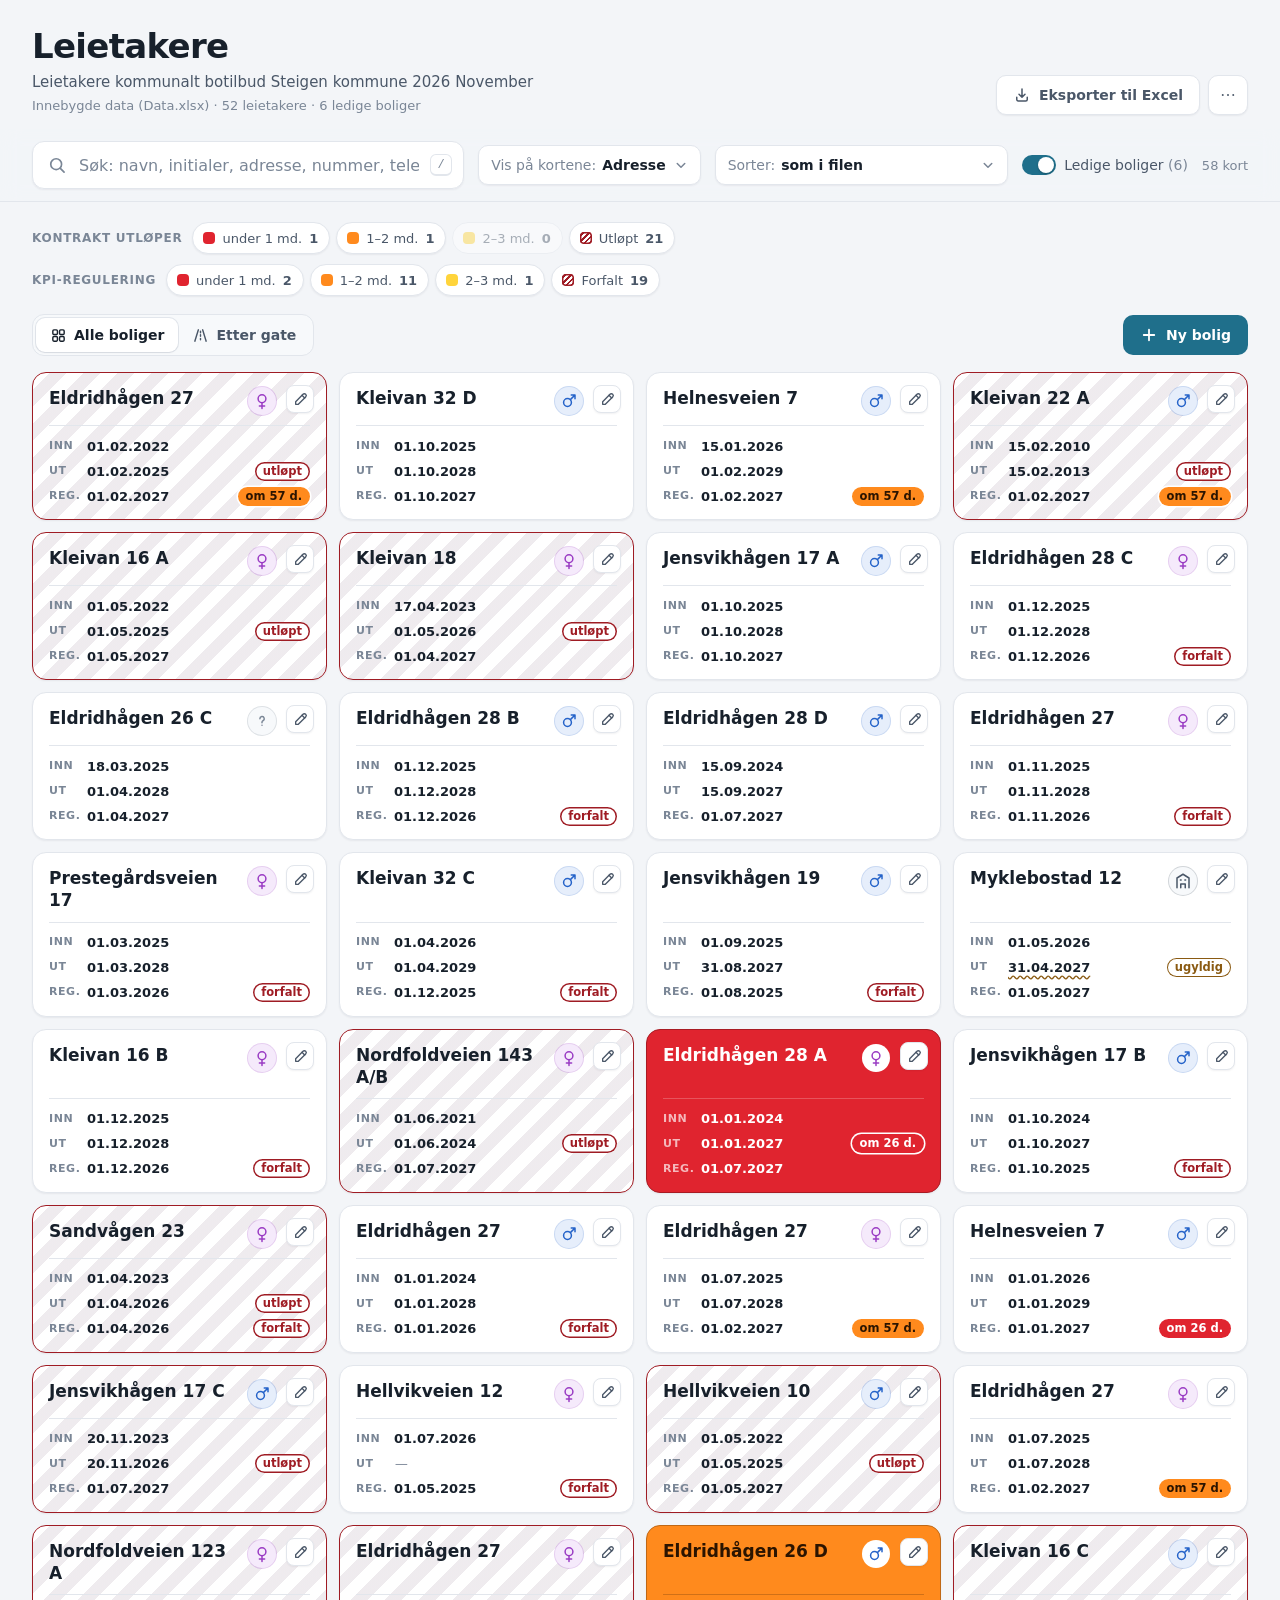
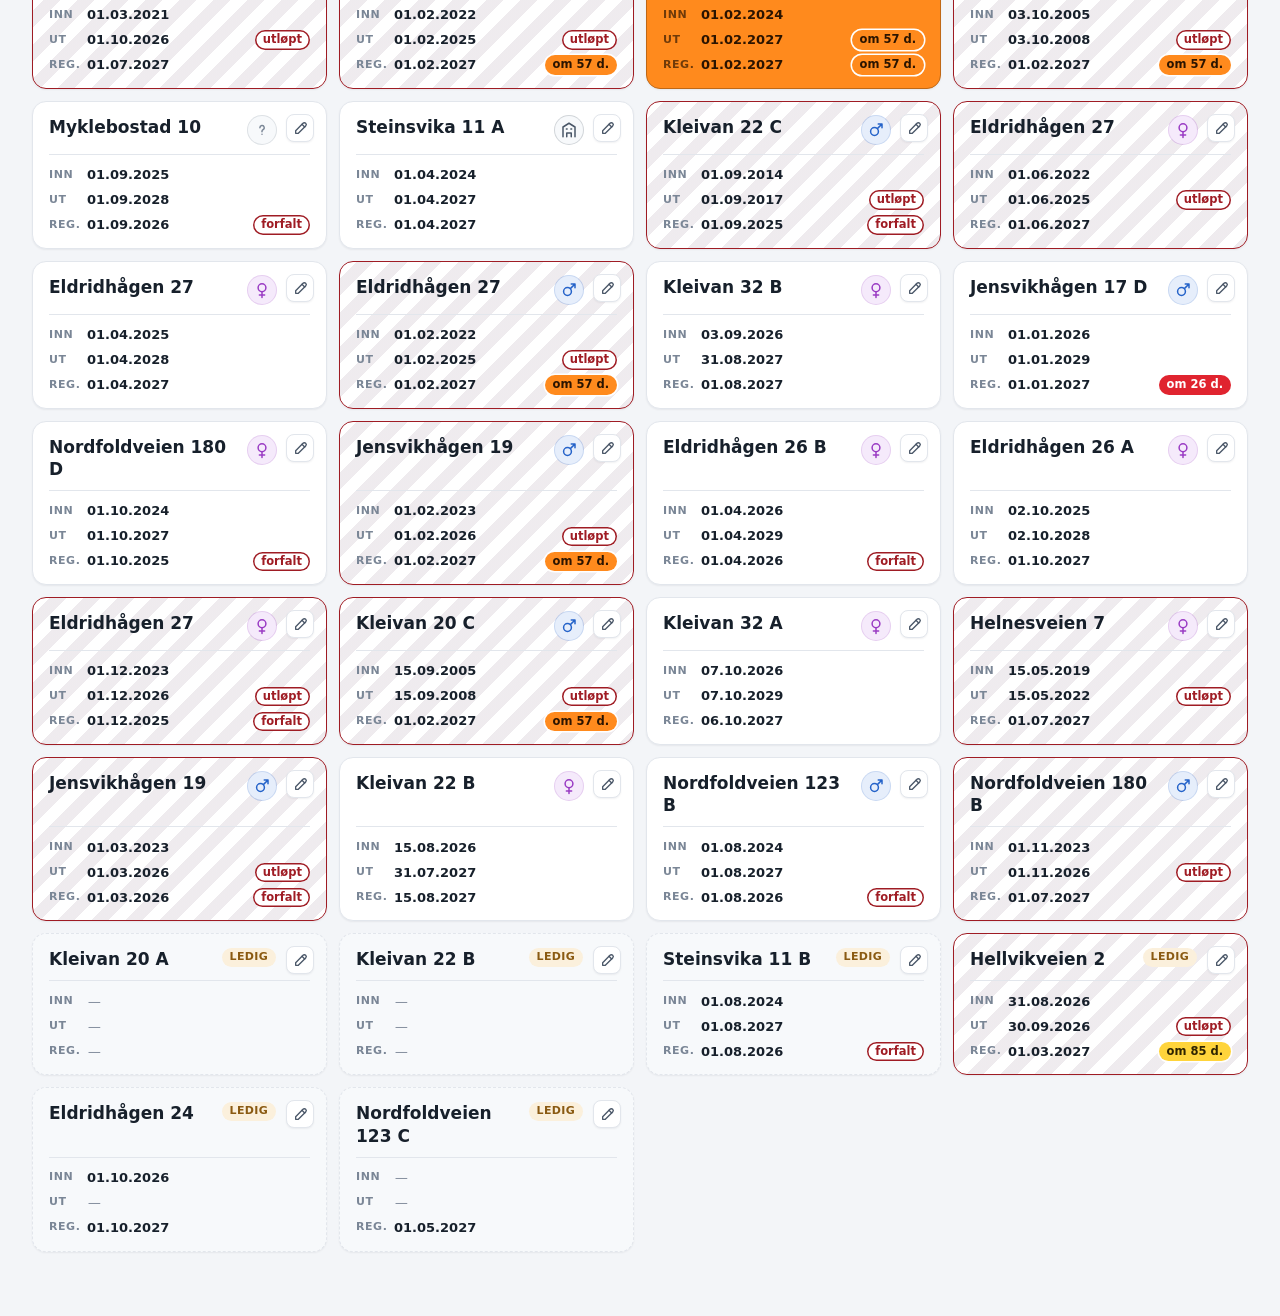
==== commit 39bd6de5: "Embed data, add editing, vacate, new units and grouping by street - data.js: data from Data.xlsx is " ====
--- a/index.html
+++ b/index.html
@@ -8,7 +8,9 @@
   <title>Leietakere</title>
   <link rel="icon" href="data:image/svg+xml,%3Csvg xmlns='http://www.w3.org/2000/svg' viewBox='0 0 32 32'%3E%3Crect x='2' y='2' width='12' height='12' rx='3' fill='%231f6f8b'/%3E%3Crect x='18' y='2' width='12' height='12' rx='3' fill='%23e0242f'/%3E%3Crect x='2' y='18' width='12' height='12' rx='3' fill='%23ffb020'/%3E%3Crect x='18' y='18' width='12' height='12' rx='3' fill='%231f6f8b'/%3E%3C/svg%3E">
   <link rel="stylesheet" href="style.css">
+  <script src="data.js" defer></script>
   <script src="xlsx-reader.js" defer></script>
+  <script src="xlsx-writer.js" defer></script>
   <script src="navn-kjonn.js" defer></script>
   <script src="app.js" defer></script>
 </head>
@@ -19,11 +21,24 @@
       <p class="subtitle" id="subtitle">Laster data…</p>
       <p class="source" id="source"></p>
     </div>
-    <label class="btn btn-ghost file-btn" title="Last inn en annen .xlsx-fil (eller dra den inn på siden)">
-      <input type="file" id="fileInput" accept=".xlsx,application/vnd.openxmlformats-officedocument.spreadsheetml.sheet">
-      <svg viewBox="0 0 24 24" aria-hidden="true"><path d="M12 15V4m0 0L8 8m4-4l4 4"/><path d="M5 14v4a2 2 0 0 0 2 2h10a2 2 0 0 0 2-2v-4"/></svg>
-      <span>Last inn Excel-fil</span>
-    </label>
+    <div class="top-actions">
+      <button type="button" class="btn btn-ghost" id="exportBtn">
+        <svg viewBox="0 0 24 24" aria-hidden="true"><path d="M12 4v11m0 0l-4-4m4 4l4-4"/><path d="M5 15v3a2 2 0 0 0 2 2h10a2 2 0 0 0 2-2v-3"/></svg>
+        <span class="hide-sm">Eksporter til Excel</span>
+      </button>
+      <div class="more">
+        <button type="button" class="btn btn-ghost btn-icon" id="moreBtn" aria-haspopup="true" aria-expanded="false" aria-controls="moreMenu" aria-label="Flere valg">
+          <svg viewBox="0 0 24 24" aria-hidden="true"><circle cx="5" cy="12" r="1.3"/><circle cx="12" cy="12" r="1.3"/><circle cx="19" cy="12" r="1.3"/></svg>
+        </button>
+        <div class="menu menu-right" id="moreMenu" hidden>
+          <button type="button" class="menu-cmd" id="importCmd">Last inn Excel-fil…</button>
+          <button type="button" class="menu-cmd" id="resetCmd">Tilbakestill til innebygde data…</button>
+          <p class="menu-hint">Endringer lagres automatisk i denne nettleseren. Bruk «Eksporter til Excel» for å ta en kopi.</p>
+        </div>
+      </div>
+      <input type="file" id="fileInput" class="visually-hidden" tabindex="-1" aria-hidden="true"
+             accept=".xlsx,application/vnd.openxmlformats-officedocument.spreadsheetml.sheet">
+    </div>
   </header>
 
   <div class="toolbar" id="toolbar">
@@ -77,6 +92,24 @@
 
     <section class="overview" id="overview" aria-label="Frister" hidden></section>
 
+    <div class="viewbar" id="viewbar" hidden>
+      <div class="seg" role="group" aria-label="Visning">
+        <button type="button" id="viewKort" aria-pressed="true">
+          <svg viewBox="0 0 24 24" aria-hidden="true"><rect x="4" y="4" width="6.5" height="6.5" rx="1.5"/><rect x="13.5" y="4" width="6.5" height="6.5" rx="1.5"/><rect x="4" y="13.5" width="6.5" height="6.5" rx="1.5"/><rect x="13.5" y="13.5" width="6.5" height="6.5" rx="1.5"/></svg>
+          <span>Alle boliger</span>
+        </button>
+        <button type="button" id="viewGater" aria-pressed="false">
+          <svg viewBox="0 0 24 24" aria-hidden="true"><path d="M4 20L9 4M20 20L15 4"/><path d="M12 6v2M12 11v2M12 16v2"/></svg>
+          <span>Etter gate</span>
+        </button>
+      </div>
+      <nav class="crumbs" id="crumbs" aria-label="Gate" hidden></nav>
+      <button type="button" class="btn btn-primary add-btn" id="addBtn">
+        <svg viewBox="0 0 24 24" aria-hidden="true"><path d="M12 5v14M5 12h14"/></svg>
+        <span class="add-label">Ny bolig</span>
+      </button>
+    </div>
+
     <ul class="grid" id="grid" aria-label="Leietakere"></ul>
 
     <div class="empty" id="empty" hidden>
@@ -85,6 +118,34 @@
     </div>
   </main>
 
+  <dialog class="editor" id="editor" aria-labelledby="editorTitle">
+    <form id="editorForm" novalidate>
+      <header class="editor-head">
+        <div>
+          <h2 id="editorTitle">Rediger bolig</h2>
+          <p class="editor-sub" id="editorSub"></p>
+        </div>
+        <button type="button" class="close" id="editorClose" aria-label="Lukk">
+          <svg viewBox="0 0 24 24" aria-hidden="true"><path d="M6 6l12 12M18 6L6 18"/></svg>
+        </button>
+      </header>
+      <div class="editor-body" id="editorBody"></div>
+      <footer class="editor-foot">
+        <div class="editor-foot-left">
+          <button type="button" class="btn btn-warn" id="vacateBtn" title="Tømmer navn, numre, datoer og merknader – adressen og boligen beholdes">
+            <svg viewBox="0 0 24 24" aria-hidden="true"><path d="M4 11l8-6 8 6v9H4z"/><path d="M9 20v-5h6v5"/></svg>
+            <span>Marker som ledig</span>
+          </button>
+          <button type="button" class="btn btn-danger-ghost" id="deleteBtn">Slett</button>
+        </div>
+        <div class="editor-foot-right">
+          <button type="button" class="btn btn-ghost" id="cancelBtn">Avbryt</button>
+          <button type="submit" class="btn btn-primary" id="saveBtn">Lagre</button>
+        </div>
+      </footer>
+    </form>
+  </dialog>
+
   <div class="drop-overlay" aria-hidden="true"><div>Slipp Excel-filen for å laste den inn</div></div>
   <div class="toast" id="toast" role="status" aria-live="polite"></div>
 </body>
--- a/style.css
+++ b/style.css
@@ -223,15 +223,70 @@
 }
 .btn-ghost:hover { border-color: var(--border-strong); color: var(--text); }
 
-.file-btn { position: relative; flex-shrink: 0; }
-.file-btn input {
-  position: absolute;
+.btn-primary svg { stroke-width: 2.4; }
+.btn-sm { height: 34px; padding: 0 12px; font-size: 13px; }
+.btn-icon { width: 40px; padding: 0; justify-content: center; }
+.btn-icon svg { fill: currentColor; stroke: none; }
+
+.btn-warn {
+  background: var(--due-m2);
+  color: var(--due-m2-ink);
+}
+.btn-warn:hover { background: color-mix(in srgb, var(--due-m2) 88%, #000); }
+
+.btn-danger-ghost {
+  background: transparent;
+  color: var(--due-past);
+}
+.btn-danger-ghost:hover { background: var(--due-past-soft); }
+
+.visually-hidden {
+  position: absolute !important;
   width: 1px;
   height: 1px;
-  opacity: 0;
-  pointer-events: none;
-}
-.file-btn:focus-within { outline: 2px solid var(--accent); outline-offset: 2px; }
+  overflow: hidden;
+  clip: rect(0 0 0 0);
+  white-space: nowrap;
+}
+
+.top-actions {
+  display: flex;
+  align-items: center;
+  gap: 8px;
+  flex-shrink: 0;
+}
+
+/* Prikk på eksportknappen når det finnes endringer som ikke er eksportert */
+#exportBtn { position: relative; }
+#exportBtn.has-dot::after {
+  content: "";
+  position: absolute;
+  top: -3px;
+  right: -3px;
+  width: 11px;
+  height: 11px;
+  border-radius: 50%;
+  background: var(--due-m2);
+  box-shadow: 0 0 0 2px var(--bg);
+}
+
+.more { position: relative; }
+
+.menu-right { left: auto; right: 0; }
+
+.menu-cmd {
+  display: block;
+  width: 100%;
+  padding: 9px 10px;
+  border: 0;
+  border-radius: 8px;
+  background: none;
+  font-size: 14px;
+  text-align: left;
+  cursor: pointer;
+}
+.menu-cmd:hover:not(:disabled) { background: var(--surface-2); }
+.menu-cmd:disabled { color: var(--muted); cursor: default; }
 
 /* ---------- Verktøylinje ---------- */
 
@@ -504,7 +559,7 @@
 }
 
 .grid {
-  --tile-min: 224px;
+  --tile-min: 240px;
   list-style: none;
   margin: 0;
   padding: 0;
@@ -624,7 +679,7 @@
   align-items: flex-start;
   gap: 4px;
   min-width: 0;
-  overflow-wrap: anywhere;
+  overflow-wrap: break-word;
 }
 
 .face .is-primary { font-size: 17px; font-weight: 650; line-height: 1.3; color: var(--t-fg); }
@@ -697,8 +752,8 @@
 
 .gender {
   flex: none;
-  width: 30px;
-  height: 30px;
+  width: 28px;
+  height: 28px;
   border-radius: 50%;
   display: grid;
   place-items: center;
@@ -708,8 +763,8 @@
 }
 
 .gender svg {
-  width: 18px;
-  height: 18px;
+  width: 17px;
+  height: 17px;
   fill: none;
   stroke: currentColor;
   stroke-width: 2.3;
@@ -1108,10 +1163,398 @@
 .cell-comment-author { color: var(--muted); }
 
 .detail-foot {
+  display: flex;
+  flex-wrap: wrap;
+  align-items: center;
+  justify-content: space-between;
+  gap: 8px 16px;
   margin: 18px 0 0;
+  padding-top: 12px;
+  border-top: 1px solid var(--border);
   color: var(--muted);
+  font-size: 12.5px;
+}
+
+.link-btn {
+  display: inline-flex;
+  align-items: center;
+  gap: 6px;
+  padding: 4px 2px;
+  border: 0;
+  background: none;
+  color: var(--accent);
+  font-size: 13.5px;
+  font-weight: 600;
+  cursor: pointer;
+}
+.link-btn:hover { text-decoration: underline; }
+.link-btn .icon svg { width: 16px; height: 16px; stroke-width: 2.4; }
+
+.detail-actions {
+  display: flex;
+  align-items: center;
+  gap: 8px;
+  align-self: flex-start;
+}
+
+.edit-text .icon svg { width: 16px; height: 16px; }
+
+/* ---------- Blyant på kortet ---------- */
+
+.edit-btn {
+  position: absolute;
+  top: 12px;
+  right: 12px;
+  z-index: 1;
+  width: 28px;
+  height: 28px;
+  display: grid;
+  place-items: center;
+  border-radius: 8px;
+  border: 1px solid var(--border);
+  background: var(--surface);
+  color: var(--text-2);
+  cursor: pointer;
+  box-shadow: var(--shadow-sm);
+  transition: background-color .15s, color .15s, border-color .15s, transform .15s;
+}
+
+.edit-btn:hover { color: var(--accent); border-color: var(--accent); transform: scale(1.06); }
+.edit-btn .icon svg { width: 16px; height: 16px; }
+
+.tile:not(.is-open):not(.street-tile) .face-top { margin-right: 34px; }
+
+.gender-row { display: none; }
+.date-row .gender-row { width: 22px; height: 22px; margin-left: auto; }
+.date-row .gender-row svg { width: 14px; height: 14px; }
+
+@keyframes flash {
+  0%, 35% { box-shadow: 0 0 0 3px var(--accent), var(--shadow-md); }
+  100% { box-shadow: var(--shadow-sm); }
+}
+.tile.is-flash { animation: flash 1.8s var(--ease); }
+
+/* ---------- Visning: alle / etter gate ---------- */
+
+.viewbar {
+  display: flex;
+  flex-wrap: wrap;
+  align-items: center;
+  gap: 10px 16px;
+  margin: 0 0 16px;
+}
+
+.seg {
+  display: inline-flex;
+  padding: 3px;
+  border-radius: 12px;
+  background: var(--surface-2);
+  border: 1px solid var(--border);
+}
+
+.seg button {
+  display: inline-flex;
+  align-items: center;
+  gap: 7px;
+  height: 34px;
+  padding: 0 14px;
+  border: 0;
+  border-radius: 9px;
+  background: none;
+  color: var(--text-2);
+  font-size: 14px;
+  font-weight: 600;
+  cursor: pointer;
+}
+
+.seg button svg {
+  width: 17px;
+  height: 17px;
+  fill: none;
+  stroke: currentColor;
+  stroke-width: 2;
+  stroke-linecap: round;
+  stroke-linejoin: round;
+}
+
+.seg button[aria-pressed="true"] {
+  background: var(--surface);
+  color: var(--text);
+  box-shadow: var(--shadow-sm), 0 0 0 1px var(--border);
+}
+
+.crumbs {
+  display: flex;
+  flex-wrap: wrap;
+  align-items: center;
+  gap: 4px 8px;
+  min-width: 0;
+}
+
+.crumb-back {
+  display: inline-flex;
+  align-items: center;
+  gap: 4px;
+  height: 34px;
+  padding: 0 10px 0 6px;
+  border: 0;
+  border-radius: 9px;
+  background: none;
+  color: var(--accent);
+  font-size: 14px;
+  font-weight: 600;
+  cursor: pointer;
+}
+.crumb-back:hover { background: var(--accent-soft); }
+.crumb-back .icon svg { width: 18px; height: 18px; stroke-width: 2.4; }
+
+.crumb-sep { color: var(--border-strong); }
+
+.crumb-cur {
+  font-size: 20px;
+  font-weight: 700;
+  letter-spacing: -.01em;
+}
+
+.crumb-n { color: var(--muted); font-size: 13px; }
+
+.add-btn { margin-left: auto; }
+
+/* ---------- Gatekort ---------- */
+
+.grid.streets { --tile-min: 250px; }
+
+.street-tile { border-top: 4px solid var(--border-strong); }
+.street-tile.st-m1 { border-top-color: var(--due-m1); }
+.street-tile.st-m2 { border-top-color: var(--due-m2); }
+.street-tile.st-m3 { border-top-color: var(--due-m3); }
+
+.street-face { gap: 10px; }
+
+.face .street-name { font-size: 20px; font-weight: 700; letter-spacing: -.01em; }
+
+.street-sub { font-size: 13.5px; color: var(--text-2); }
+
+.street-count {
+  flex: none;
+  min-width: 40px;
+  height: 40px;
+  padding: 0 8px;
+  border-radius: 12px;
+  display: grid;
+  place-items: center;
+  background: var(--accent-soft);
+  color: var(--accent-ink);
+  font-size: 18px;
+  font-weight: 750;
+  font-variant-numeric: tabular-nums;
+}
+
+.street-houses {
+  display: -webkit-box;
+  -webkit-line-clamp: 2;
+  -webkit-box-orient: vertical;
+  overflow: hidden;
+  color: var(--muted);
+  font-size: 13px;
+}
+
+.street-status {
+  display: flex;
+  flex-direction: column;
+  gap: 4px;
+  margin-top: auto;
+  padding-top: 9px;
+  border-top: 1px solid var(--border);
+}
+
+.street-status-row { display: flex; align-items: center; gap: 8px; }
+.street-status-row .date-label { width: 72px; }
+
+.mini-chips { display: flex; flex-wrap: wrap; gap: 5px; }
+
+.mini-chip {
+  display: inline-flex;
+  align-items: center;
+  gap: 5px;
+  padding: 1px 8px 1px 6px;
+  border-radius: 99px;
+  border: 1px solid var(--border);
   font-size: 12px;
-}
+  font-weight: 700;
+  font-variant-numeric: tabular-nums;
+}
+
+.mini-chip .sw { width: 10px; height: 10px; border-radius: 3px; }
+
+/* ---------- Redigering ---------- */
+
+.editor {
+  width: min(780px, calc(100vw - 24px));
+  max-height: calc(100dvh - 32px);
+  padding: 0;
+  border: 1px solid var(--border);
+  border-radius: 18px;
+  background: var(--surface);
+  color: var(--text);
+  box-shadow: var(--shadow-lg);
+  overflow: hidden;
+}
+
+.editor[open] { display: flex; animation: dialog-in .22s var(--ease); }
+
+.editor::backdrop {
+  background: rgba(10, 16, 24, .45);
+  -webkit-backdrop-filter: blur(3px);
+  backdrop-filter: blur(3px);
+}
+
+@keyframes dialog-in {
+  from { opacity: 0; transform: translateY(12px) scale(.98); }
+}
+
+.editor form {
+  display: flex;
+  flex-direction: column;
+  width: 100%;
+  max-height: calc(100dvh - 32px);
+}
+
+.editor-head {
+  display: flex;
+  align-items: flex-start;
+  justify-content: space-between;
+  gap: 16px;
+  padding: 20px 24px 14px;
+  border-bottom: 1px solid var(--border);
+}
+
+.editor-head h2 { margin: 0; font-size: 21px; letter-spacing: -.01em; }
+.editor-sub { margin: 3px 0 0; color: var(--muted); font-size: 14px; }
+.editor-sub:empty { display: none; }
+
+.editor .close svg {
+  width: 18px;
+  height: 18px;
+  fill: none;
+  stroke: currentColor;
+  stroke-width: 2;
+  stroke-linecap: round;
+}
+
+.editor-body {
+  display: flex;
+  flex-direction: column;
+  flex: 1;
+  overflow: auto;
+  padding: 6px 24px 18px;
+  overscroll-behavior: contain;
+}
+
+.ed-section {
+  margin: 0;
+  padding: 14px 0 6px;
+  border: 0;
+  border-bottom: 1px solid var(--border);
+}
+.ed-section:last-child { border-bottom: 0; }
+
+.ed-section legend {
+  float: left;
+  width: 100%;
+  margin-bottom: 10px;
+  padding: 0;
+  color: var(--accent);
+  font-size: 12px;
+  font-weight: 700;
+  letter-spacing: .07em;
+  text-transform: uppercase;
+}
+
+.ed-grid {
+  clear: both;
+  display: grid;
+  grid-template-columns: repeat(auto-fill, minmax(200px, 1fr));
+  gap: 4px 16px;
+}
+
+.ed-field { display: flex; flex-direction: column; gap: 4px; min-width: 0; }
+.ed-field.is-wide { grid-column: 1 / -1; }
+
+.ed-label { color: var(--text-2); font-size: 13px; font-weight: 600; }
+
+.ed-field input,
+.ed-field select,
+.ed-field textarea {
+  width: 100%;
+  min-height: 40px;
+  padding: 8px 11px;
+  border: 1px solid var(--border-strong);
+  border-radius: 10px;
+  background: var(--surface);
+  font-size: 15px;
+  transition: border-color .15s, box-shadow .15s;
+}
+
+.ed-field textarea { resize: vertical; min-height: 64px; line-height: 1.4; }
+
+.ed-field input:focus,
+.ed-field select:focus,
+.ed-field textarea:focus {
+  outline: none;
+  border-color: var(--accent);
+  box-shadow: 0 0 0 3px color-mix(in srgb, var(--accent) 20%, transparent);
+}
+
+.ed-field [aria-invalid="true"] { border-color: var(--due-m1); }
+
+.ed-suffix { position: relative; display: block; }
+.ed-suffix input { padding-right: 34px; font-variant-numeric: tabular-nums; }
+.ed-suffix span {
+  position: absolute;
+  right: 11px;
+  top: 50%;
+  transform: translateY(-50%);
+  color: var(--muted);
+  font-size: 13px;
+  pointer-events: none;
+}
+
+.ed-hint { min-height: 16px; color: var(--muted); font-size: 12px; line-height: 1.35; }
+.ed-hint.is-error { color: var(--due-m1); font-weight: 600; }
+
+.ed-check {
+  display: inline-flex;
+  align-items: center;
+  gap: 9px;
+  align-self: center;
+  min-height: 40px;
+  font-size: 14.5px;
+  font-weight: 600;
+  cursor: pointer;
+}
+.ed-check input { position: absolute; opacity: 0; pointer-events: none; }
+.ed-check input:checked + .switch-track { background: var(--accent); }
+.ed-check input:checked + .switch-track::after { transform: translateX(14px); }
+.ed-check input:focus-visible + .switch-track { outline: 2px solid var(--accent); outline-offset: 2px; }
+
+.editor:not(.is-create) .create-only { display: none; }
+.editor.is-create .ed-sec-bolig { order: -1; }
+
+.editor-foot {
+  display: flex;
+  flex-wrap: wrap;
+  align-items: center;
+  justify-content: space-between;
+  gap: 10px;
+  padding: 14px 24px;
+  border-top: 1px solid var(--border);
+  background: var(--surface-2);
+}
+
+.editor-foot-left,
+.editor-foot-right { display: flex; flex-wrap: wrap; gap: 8px; }
+.editor-foot-right { margin-left: auto; }
 
 /* ---------- Tilstander ---------- */
 
@@ -1174,10 +1617,26 @@
   transform: translate(-50%, 16px);
   opacity: 0;
   pointer-events: none;
+  display: flex;
+  align-items: center;
+  gap: 14px;
   transition: opacity .2s, transform .25s var(--ease);
 }
 
-.toast.is-visible { opacity: 1; transform: translate(-50%, 0); }
+.toast.is-visible { opacity: 1; transform: translate(-50%, 0); pointer-events: auto; }
+
+.toast-action {
+  flex: none;
+  padding: 4px 10px;
+  border: 0;
+  border-radius: 7px;
+  background: color-mix(in srgb, var(--bg) 16%, transparent);
+  color: var(--bg);
+  font-size: 13.5px;
+  font-weight: 700;
+  cursor: pointer;
+}
+.toast-action:hover { background: color-mix(in srgb, var(--bg) 26%, transparent); }
 
 /* ---------- Animasjon ved åpning (View Transitions API) ---------- */
 
@@ -1213,8 +1672,22 @@
 
 @media (max-width: 640px) {
   .topbar { padding-top: 20px; align-items: flex-start; }
-  .file-btn span { display: none; }
-  .file-btn { padding: 0 11px; }
+  .top-actions .btn { padding: 0 11px; }
+  .viewbar { gap: 8px; }
+  .seg button { padding: 0 10px; font-size: 13px; }
+  .add-btn { padding: 0 12px; }
+  .add-btn .add-label { display: none; }
+  .crumbs { order: 5; width: 100%; }
+  .crumb-cur { font-size: 18px; }
+  .grid.streets { --tile-min: 100%; }
+  .edit-btn { top: 9px; right: 9px; width: 28px; height: 28px; }
+  .tile:not(.is-open):not(.street-tile) .face-top { margin-right: 32px; }
+  .detail-actions .edit-text span { display: none; }
+  .editor { width: 100vw; max-width: 100vw; max-height: 100dvh; height: 100dvh; border-radius: 0; border: 0; }
+  .editor form { max-height: 100dvh; }
+  .editor-head, .editor-body, .editor-foot { padding-left: 16px; padding-right: 16px; }
+  .ed-grid { grid-template-columns: 1fr 1fr; gap: 2px 10px; }
+  .ed-field input, .ed-field select { font-size: 16px; }
   .toolbar-inner { padding-top: 10px; padding-bottom: 10px; gap: 8px 10px; }
   .search { flex-basis: 100%; }
   .search input { height: 44px; }
@@ -1230,8 +1703,8 @@
   .face { min-height: 80px; padding: 12px 12px 10px; gap: 8px; }
   .face .is-primary { font-size: 15.5px; }
   .grid.only-initials .face .f-init.is-primary { font-size: 24px; }
-  .gender { width: 26px; height: 26px; }
-  .gender svg { width: 16px; height: 16px; }
+  .gender-top { display: none; }
+  .gender-row { display: grid; }
   .dates { font-size: 12px; }
   .date-row { gap: 2px 6px; }
   .date-label { width: 24px; font-size: 10px; }
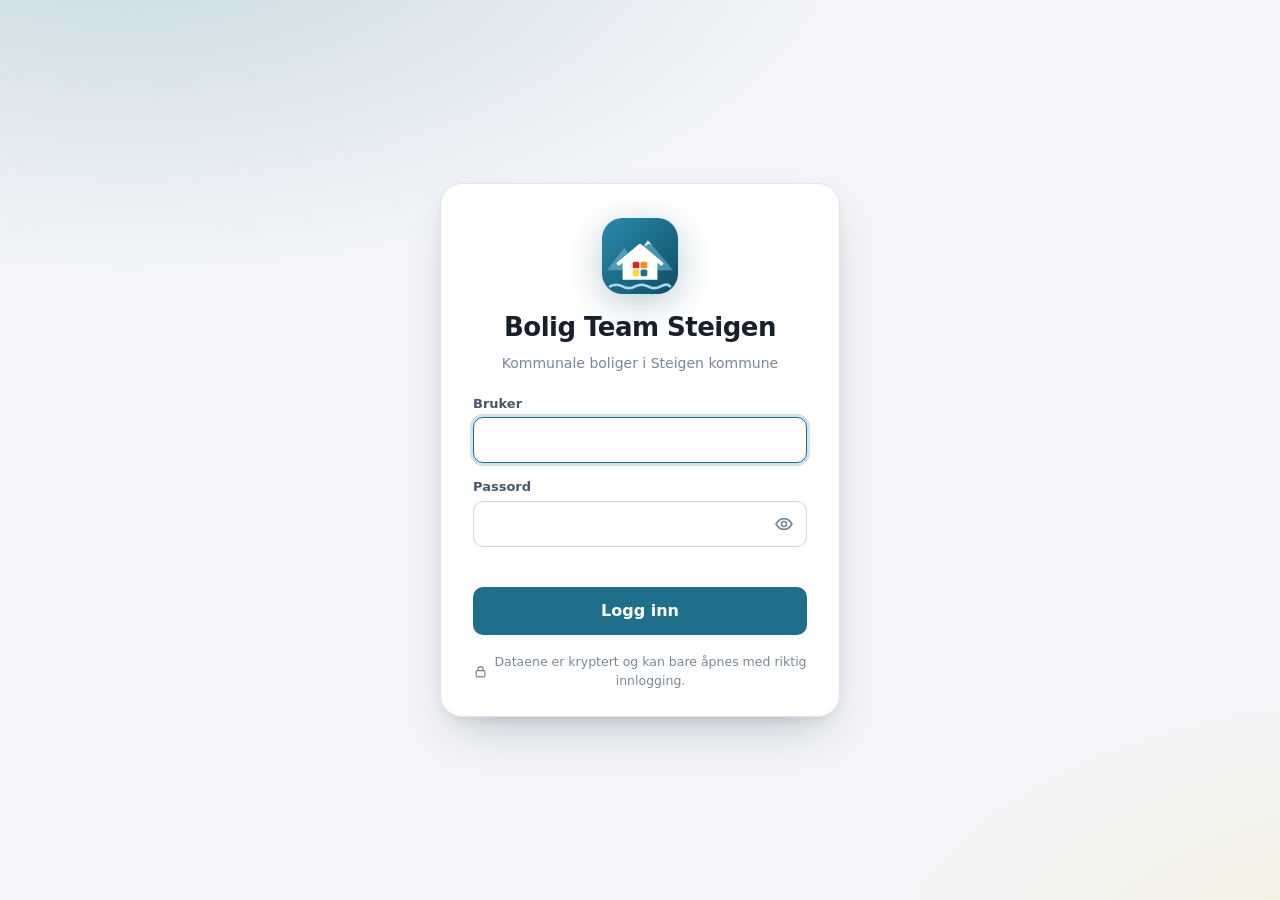
==== commit 6fe1e80d: "Single-file index.html with encrypted data, login and new layout - index.html is now one self-contai" ====
--- a/index.html
+++ b/index.html
@@ -1,152 +1,4770 @@
 <!doctype html>
+<!--
+  Bolig Team Steigen — bygget 24.11.2026 fra src/ med tools/build.py. Ikke rediger denne filen direkte.
+  Dataene er kryptert og kan bare åpnes med riktig innlogging.
+-->
 <html lang="nb">
 <head>
   <meta charset="utf-8">
   <meta name="viewport" content="width=device-width, initial-scale=1">
   <meta name="color-scheme" content="light dark">
   <meta name="robots" content="noindex, nofollow">
-  <title>Leietakere</title>
-  <link rel="icon" href="data:image/svg+xml,%3Csvg xmlns='http://www.w3.org/2000/svg' viewBox='0 0 32 32'%3E%3Crect x='2' y='2' width='12' height='12' rx='3' fill='%231f6f8b'/%3E%3Crect x='18' y='2' width='12' height='12' rx='3' fill='%23e0242f'/%3E%3Crect x='2' y='18' width='12' height='12' rx='3' fill='%23ffb020'/%3E%3Crect x='18' y='18' width='12' height='12' rx='3' fill='%231f6f8b'/%3E%3C/svg%3E">
-  <link rel="stylesheet" href="style.css">
-  <script src="data.js" defer></script>
-  <script src="xlsx-reader.js" defer></script>
-  <script src="xlsx-writer.js" defer></script>
-  <script src="navn-kjonn.js" defer></script>
-  <script src="app.js" defer></script>
+  <title>Bolig Team Steigen</title>
+  <link rel="icon" href="data:image/svg+xml,%3Csvg xmlns='http://www.w3.org/2000/svg' viewBox='0 0 48 48'%3E%3Crect width='48' height='48' rx='12' fill='%23175a72'/%3E%3Cpath d='M3 33 14 19l6 7 9-12 16 19z' fill='%235bb3d1' opacity='.55'/%3E%3Cpath d='M13 39V27l11-9 11 9v12z' fill='%23fff'/%3E%3Crect x='19.6' y='28' width='4' height='4' rx='1' fill='%23e0242f'/%3E%3Crect x='24.4' y='28' width='4' height='4' rx='1' fill='%23ff8a1d'/%3E%3Crect x='19.6' y='32.8' width='4' height='4' rx='1' fill='%23ffd43b'/%3E%3Crect x='24.4' y='32.8' width='4' height='4' rx='1' fill='%231f6f8b'/%3E%3C/svg%3E">
+  <style>
+/* ---------- Tema ---------- */
+
+:root {
+  --bg: #f3f5f8;
+  --surface: #ffffff;
+  --surface-2: #f7f9fb;
+  --border: #e2e6ec;
+  --border-strong: #cdd4de;
+  --text: #17202b;
+  --text-2: #4a5768;
+  --muted: #7a8696;
+  --accent: #1f6f8b;
+  --accent-strong: #175a72;
+  --accent-soft: #e3f0f5;
+  --accent-ink: #0f4d63;
+  --on-accent: #ffffff;
+  --mark: #ffe58a;
+  --mark-ink: #3a2c00;
+  --ok: #1d7a4c;
+  --ok-soft: #e2f4ea;
+  --off: #8a5a12;
+  --off-soft: #fbf0dc;
+  --due-m1: #e0242f;
+  --due-m1-ink: #ffffff;
+  --due-m2: #ff8a1d;
+  --due-m2-ink: #2b1400;
+  --due-m3: #ffd43b;
+  --due-m3-ink: #2e2400;
+  --due-past: #9f1c24;
+  --due-past-soft: rgba(159, 28, 36, .045);
+  --female: #9a3cc4;
+  --female-soft: #f5eafb;
+  --male: #2563c9;
+  --male-soft: #e6eefb;
+  --shadow-sm: 0 1px 2px rgba(16, 24, 40, .06);
+  --shadow-md: 0 6px 18px -6px rgba(16, 24, 40, .16), 0 2px 4px rgba(16, 24, 40, .05);
+  --shadow-lg: 0 22px 48px -18px rgba(16, 24, 40, .28), 0 4px 10px rgba(16, 24, 40, .06);
+  --radius: 14px;
+  --gutter: clamp(16px, 3vw, 32px);
+  --toolbar-h: 120px;
+  --ease: cubic-bezier(.2, .75, .25, 1);
+  color-scheme: light;
+}
+
+@media (prefers-color-scheme: dark) {
+  :root:not([data-theme="light"]) {
+    --bg: #0f141a;
+    --surface: #171e26;
+    --surface-2: #1c242e;
+    --border: #28323e;
+    --border-strong: #364250;
+    --text: #e8edf3;
+    --text-2: #b4bfcc;
+    --muted: #8593a4;
+    --accent: #5bb3d1;
+    --accent-strong: #7cc5de;
+    --accent-soft: #17313d;
+    --accent-ink: #a9dcee;
+    --on-accent: #04202b;
+    --mark: #6b5310;
+    --mark-ink: #fff2c4;
+    --ok: #6fd3a0;
+    --ok-soft: #173327;
+    --off: #e8b866;
+    --off-soft: #352a15;
+    --due-m1: #e3343d;
+    --due-m1-ink: #ffffff;
+    --due-m2: #f59330;
+    --due-m2-ink: #231000;
+    --due-m3: #f2cb4d;
+    --due-m3-ink: #261d00;
+    --due-past: #ff8a8a;
+    --due-past-soft: rgba(255, 110, 110, .08);
+    --female: #d4a1f0;
+    --female-soft: #33233f;
+    --male: #8fb8ff;
+    --male-soft: #1c2b45;
+    --shadow-sm: 0 1px 2px rgba(0, 0, 0, .3);
+    --shadow-md: 0 8px 20px -8px rgba(0, 0, 0, .55);
+    --shadow-lg: 0 24px 50px -18px rgba(0, 0, 0, .7);
+    color-scheme: dark;
+  }
+}
+
+:root[data-theme="dark"] {
+  --bg: #0f141a;
+  --surface: #171e26;
+  --surface-2: #1c242e;
+  --border: #28323e;
+  --border-strong: #364250;
+  --text: #e8edf3;
+  --text-2: #b4bfcc;
+  --muted: #8593a4;
+  --accent: #5bb3d1;
+  --accent-strong: #7cc5de;
+  --accent-soft: #17313d;
+  --accent-ink: #a9dcee;
+  --on-accent: #04202b;
+  --mark: #6b5310;
+  --mark-ink: #fff2c4;
+  --ok: #6fd3a0;
+  --ok-soft: #173327;
+  --off: #e8b866;
+  --off-soft: #352a15;
+  --due-m1: #e3343d;
+  --due-m1-ink: #ffffff;
+  --due-m2: #f59330;
+  --due-m2-ink: #231000;
+  --due-m3: #f2cb4d;
+  --due-m3-ink: #261d00;
+  --due-past: #ff8a8a;
+  --due-past-soft: rgba(255, 110, 110, .08);
+  --female: #d4a1f0;
+  --female-soft: #33233f;
+  --male: #8fb8ff;
+  --male-soft: #1c2b45;
+  --shadow-sm: 0 1px 2px rgba(0, 0, 0, .3);
+  --shadow-md: 0 8px 20px -8px rgba(0, 0, 0, .55);
+  --shadow-lg: 0 24px 50px -18px rgba(0, 0, 0, .7);
+  color-scheme: dark;
+}
+
+/* ---------- Grunnlag ---------- */
+
+*, *::before, *::after { box-sizing: border-box; }
+
+html { -webkit-text-size-adjust: 100%; }
+
+body {
+  margin: 0;
+  min-height: 100vh;
+  background: var(--bg);
+  color: var(--text);
+  font: 15px/1.5 "Segoe UI Variable Text", "Segoe UI", system-ui, -apple-system, "Helvetica Neue", Roboto, Arial, sans-serif;
+  -webkit-font-smoothing: antialiased;
+}
+
+button, input, select { font: inherit; color: inherit; }
+
+svg { display: block; }
+
+[hidden] { display: none !important; }
+
+.muted { color: var(--muted); }
+
+mark {
+  background: var(--mark);
+  color: var(--mark-ink);
+  border-radius: 3px;
+  padding: 0 1px;
+  margin: 0 -1px;
+}
+
+:focus-visible {
+  outline: 2px solid var(--accent);
+  outline-offset: 2px;
+}
+
+/* ---------- Topptekst ---------- */
+
+.topbar {
+  display: flex;
+  align-items: flex-end;
+  justify-content: space-between;
+  gap: 16px;
+  max-width: 1440px;
+  margin: 0 auto;
+  padding: 28px var(--gutter) 14px;
+}
+
+.brand {
+  display: flex;
+  align-items: center;
+  gap: 16px;
+  min-width: 0;
+}
+
+.brand-logo {
+  flex: none;
+  width: 60px;
+  height: 60px;
+  filter: drop-shadow(0 4px 10px rgba(15, 77, 99, .22));
+}
+
+.brand-logo svg,
+.login-logo svg { width: 100%; height: 100%; }
+
+.brand-text { min-width: 0; }
+
+.brand h1 {
+  margin: 0;
+  font-size: clamp(24px, 3vw, 32px);
+  line-height: 1.1;
+  letter-spacing: -.02em;
+  font-weight: 750;
+}
+
+.subtitle {
+  margin: 6px 0 0;
+  color: var(--text-2);
+  font-size: 15px;
+}
+
+.source {
+  margin: 2px 0 0;
+  color: var(--muted);
+  font-size: 13px;
+}
+
+.source:empty { display: none; }
+
+.btn {
+  display: inline-flex;
+  align-items: center;
+  gap: 8px;
+  height: 40px;
+  padding: 0 16px;
+  border-radius: 10px;
+  border: 1px solid transparent;
+  font-weight: 600;
+  font-size: 14px;
+  cursor: pointer;
+  white-space: nowrap;
+  transition: background-color .15s, border-color .15s, color .15s;
+}
+
+.btn svg {
+  width: 18px;
+  height: 18px;
+  fill: none;
+  stroke: currentColor;
+  stroke-width: 2;
+  stroke-linecap: round;
+  stroke-linejoin: round;
+}
+
+.btn-primary { background: var(--accent); color: var(--on-accent); }
+.btn-primary:hover { background: var(--accent-strong); }
+
+.btn-ghost {
+  background: var(--surface);
+  border-color: var(--border);
+  color: var(--text-2);
+  box-shadow: var(--shadow-sm);
+}
+.btn-ghost:hover { border-color: var(--border-strong); color: var(--text); }
+
+.btn-primary svg { stroke-width: 2.4; }
+.btn-sm { height: 34px; padding: 0 12px; font-size: 13px; }
+.btn-icon { width: 40px; padding: 0; justify-content: center; }
+.btn-icon svg { fill: currentColor; stroke: none; }
+
+.btn-warn {
+  background: var(--due-m2);
+  color: var(--due-m2-ink);
+}
+.btn-warn:hover { background: color-mix(in srgb, var(--due-m2) 88%, #000); }
+
+.btn-danger-ghost {
+  background: transparent;
+  color: var(--due-past);
+}
+.btn-danger-ghost:hover { background: var(--due-past-soft); }
+
+.visually-hidden {
+  position: absolute !important;
+  width: 1px;
+  height: 1px;
+  overflow: hidden;
+  clip: rect(0 0 0 0);
+  white-space: nowrap;
+}
+
+.toolbar-btn { height: 40px; }
+
+.top-actions {
+  display: flex;
+  align-items: center;
+  gap: 8px;
+  flex-shrink: 0;
+}
+
+/* Prikk på eksportknappen når det finnes endringer som ikke er eksportert */
+#exportBtn { position: relative; }
+#exportBtn.has-dot::after {
+  content: "";
+  position: absolute;
+  top: -3px;
+  right: -3px;
+  width: 11px;
+  height: 11px;
+  border-radius: 50%;
+  background: var(--due-m2);
+  box-shadow: 0 0 0 2px var(--bg);
+}
+
+.more { position: relative; }
+
+.menu-right { left: auto; right: 0; }
+
+.menu-cmd {
+  display: block;
+  width: 100%;
+  padding: 9px 10px;
+  border: 0;
+  border-radius: 8px;
+  background: none;
+  font-size: 14px;
+  text-align: left;
+  cursor: pointer;
+}
+.menu-cmd:hover:not(:disabled) { background: var(--surface-2); }
+.menu-cmd:disabled { color: var(--muted); cursor: default; }
+
+/* ---------- Verktøylinje ---------- */
+
+.toolbar {
+  position: sticky;
+  top: 0;
+  z-index: 20;
+  background: color-mix(in srgb, var(--bg) 86%, transparent);
+  -webkit-backdrop-filter: saturate(1.4) blur(10px);
+  backdrop-filter: saturate(1.4) blur(10px);
+  border-bottom: 1px solid transparent;
+  transition: border-color .2s;
+}
+
+body.has-data .toolbar { border-bottom-color: var(--border); }
+
+.toolbar-inner {
+  max-width: 1440px;
+  margin: 0 auto;
+  padding: 12px var(--gutter);
+  display: flex;
+  flex-wrap: wrap;
+  align-items: center;
+  gap: 10px 14px;
+}
+
+.search {
+  position: relative;
+  flex: 1 1 380px;
+  min-width: 0;
+}
+
+.search input {
+  width: 100%;
+  height: 48px;
+  padding: 0 44px 0 46px;
+  border-radius: 12px;
+  border: 1px solid var(--border);
+  background: var(--surface);
+  box-shadow: var(--shadow-sm);
+  font-size: 16px;
+  transition: border-color .15s, box-shadow .15s;
+}
+
+.search input::placeholder { color: var(--muted); }
+
+.search input:focus {
+  outline: none;
+  border-color: var(--accent);
+  box-shadow: 0 0 0 4px color-mix(in srgb, var(--accent) 18%, transparent);
+}
+
+.search-icon {
+  position: absolute;
+  left: 15px;
+  top: 50%;
+  width: 20px;
+  height: 20px;
+  transform: translateY(-50%);
+  fill: none;
+  stroke: var(--muted);
+  stroke-width: 2;
+  stroke-linecap: round;
+  pointer-events: none;
+}
+
+.search-kbd {
+  position: absolute;
+  right: 12px;
+  top: 50%;
+  transform: translateY(-50%);
+  min-width: 22px;
+  height: 22px;
+  display: grid;
+  place-items: center;
+  border: 1px solid var(--border);
+  border-bottom-width: 2px;
+  border-radius: 6px;
+  color: var(--muted);
+  font: 12px/1 ui-monospace, SFMono-Regular, Consolas, monospace;
+  pointer-events: none;
+}
+
+.search input:focus ~ .search-kbd,
+.search input:not(:placeholder-shown) ~ .search-kbd { display: none; }
+
+.controls {
+  display: flex;
+  flex-wrap: wrap;
+  align-items: center;
+  gap: 10px 14px;
+}
+
+.select-btn,
+.select-wrap {
+  position: relative;
+  display: inline-flex;
+  align-items: center;
+  gap: 6px;
+  height: 40px;
+  padding: 0 34px 0 12px;
+  border-radius: 10px;
+  border: 1px solid var(--border);
+  background: var(--surface);
+  box-shadow: var(--shadow-sm);
+  font-size: 14px;
+  cursor: pointer;
+  white-space: nowrap;
+}
+
+.select-btn:hover,
+.select-wrap:hover { border-color: var(--border-strong); }
+
+.select-caption { color: var(--muted); }
+.select-value { font-weight: 600; }
+
+.select-wrap select {
+  appearance: none;
+  border: 0;
+  background: transparent;
+  font-weight: 600;
+  padding: 0;
+  cursor: pointer;
+}
+.select-wrap select:focus { outline: none; }
+.select-wrap:focus-within { outline: 2px solid var(--accent); outline-offset: 2px; }
+
+.chevron {
+  position: absolute;
+  right: 10px;
+  top: 50%;
+  width: 18px;
+  height: 18px;
+  transform: translateY(-50%);
+  fill: none;
+  stroke: var(--muted);
+  stroke-width: 2;
+  stroke-linecap: round;
+  stroke-linejoin: round;
+  pointer-events: none;
+  transition: transform .2s var(--ease);
+}
+
+.select-btn[aria-expanded="true"] .chevron { transform: translateY(-50%) rotate(180deg); }
+
+.show-picker { position: relative; }
+
+.menu {
+  position: absolute;
+  top: calc(100% + 6px);
+  left: 0;
+  z-index: 30;
+  min-width: 240px;
+  padding: 6px;
+  border-radius: 12px;
+  border: 1px solid var(--border);
+  background: var(--surface);
+  box-shadow: var(--shadow-lg);
+  animation: menu-in .16s var(--ease);
+}
+
+@keyframes menu-in {
+  from { opacity: 0; transform: translateY(-4px); }
+}
+
+.menu-item {
+  display: flex;
+  align-items: center;
+  gap: 10px;
+  padding: 9px 10px;
+  border-radius: 8px;
+  cursor: pointer;
+  font-size: 14px;
+}
+
+.menu-item:hover { background: var(--surface-2); }
+
+.menu-item input {
+  position: absolute;
+  opacity: 0;
+  pointer-events: none;
+}
+
+.menu-check {
+  flex: none;
+  width: 18px;
+  height: 18px;
+  border-radius: 5px;
+  border: 1.5px solid var(--border-strong);
+  display: grid;
+  place-items: center;
+  transition: background-color .12s, border-color .12s;
+}
+
+.menu-check::after {
+  content: "";
+  width: 9px;
+  height: 5px;
+  border: 2px solid #fff;
+  border-top: 0;
+  border-right: 0;
+  transform: translateY(-1px) rotate(-45deg) scale(0);
+  transition: transform .12s var(--ease);
+}
+
+.menu-item input:checked + .menu-check { background: var(--accent); border-color: var(--accent); }
+.menu-item input:checked + .menu-check::after { transform: translateY(-1px) rotate(-45deg) scale(1); }
+.menu-item input:focus-visible + .menu-check { outline: 2px solid var(--accent); outline-offset: 2px; }
+
+.menu-hint {
+  margin: 4px 10px 6px;
+  padding-top: 8px;
+  border-top: 1px solid var(--border);
+  color: var(--muted);
+  font-size: 12px;
+}
+
+.switch {
+  display: inline-flex;
+  align-items: center;
+  gap: 8px;
+  font-size: 14px;
+  color: var(--text-2);
+  cursor: pointer;
+  user-select: none;
+}
+
+.switch input { position: absolute; opacity: 0; pointer-events: none; }
+
+.switch-track {
+  position: relative;
+  width: 34px;
+  height: 20px;
+  border-radius: 99px;
+  background: var(--border-strong);
+  transition: background-color .15s;
+}
+
+.switch-track::after {
+  content: "";
+  position: absolute;
+  top: 2px;
+  left: 2px;
+  width: 16px;
+  height: 16px;
+  border-radius: 50%;
+  background: #fff;
+  box-shadow: 0 1px 2px rgba(0, 0, 0, .25);
+  transition: transform .18s var(--ease);
+}
+
+.switch input:checked + .switch-track { background: var(--accent); }
+.switch input:checked + .switch-track::after { transform: translateX(14px); }
+.switch input:focus-visible + .switch-track { outline: 2px solid var(--accent); outline-offset: 2px; }
+
+.count {
+  margin: 0 0 0 auto;
+  color: var(--muted);
+  font-size: 13px;
+  font-variant-numeric: tabular-nums;
+  white-space: nowrap;
+}
+
+/* ---------- Innlogging ---------- */
+
+.app[hidden] { display: none !important; }
+
+.login {
+  position: fixed;
+  inset: 0;
+  z-index: 100;
+  display: grid;
+  place-items: center;
+  padding: 24px 16px;
+  overflow: auto;
+  background:
+    radial-gradient(1200px 600px at 10% -10%, color-mix(in srgb, var(--accent) 22%, transparent), transparent 60%),
+    radial-gradient(900px 500px at 110% 110%, color-mix(in srgb, var(--due-m3) 18%, transparent), transparent 60%),
+    var(--bg);
+  transition: opacity .35s var(--ease), visibility .35s;
+}
+
+.login.is-leaving { opacity: 0; visibility: hidden; }
+.login:not(.is-ready) .login-card { opacity: 0; }
+
+.login-card {
+  width: min(400px, 100%);
+  display: flex;
+  flex-direction: column;
+  gap: 6px;
+  padding: 34px 32px 26px;
+  border-radius: 22px;
+  border: 1px solid var(--border);
+  background: var(--surface);
+  box-shadow: var(--shadow-lg);
+  transition: opacity .3s var(--ease);
+}
+
+.login-card.is-shaking { animation: shake .4s ease; }
+
+@keyframes shake {
+  20%, 60% { transform: translateX(-8px); }
+  40%, 80% { transform: translateX(8px); }
+}
+
+.login-logo {
+  width: 76px;
+  height: 76px;
+  margin: 0 auto 8px;
+  filter: drop-shadow(0 8px 18px rgba(15, 77, 99, .28));
+}
+
+.login-title {
+  margin: 0;
+  text-align: center;
+  font-size: 26px;
+  font-weight: 750;
+  letter-spacing: -.02em;
+}
+
+.login-sub {
+  margin: 0 0 14px;
+  text-align: center;
+  color: var(--muted);
+  font-size: 14px;
+}
+
+.login-card .ed-field { margin-bottom: 8px; }
+.login-card .ed-field input { min-height: 46px; font-size: 16px; }
+
+.pw-wrap { position: relative; display: block; }
+.pw-wrap input { padding-right: 46px !important; }
+
+.pw-toggle {
+  position: absolute;
+  right: 4px;
+  top: 50%;
+  width: 38px;
+  height: 38px;
+  transform: translateY(-50%);
+  display: grid;
+  place-items: center;
+  border: 0;
+  border-radius: 8px;
+  background: none;
+  color: var(--muted);
+  cursor: pointer;
+}
+
+.pw-toggle:hover { color: var(--text); background: var(--surface-2); }
+.pw-toggle[aria-pressed="true"] { color: var(--accent); }
+
+.pw-toggle svg {
+  width: 20px;
+  height: 20px;
+  fill: none;
+  stroke: currentColor;
+  stroke-width: 2;
+  stroke-linecap: round;
+  stroke-linejoin: round;
+}
+
+.login-error {
+  min-height: 20px;
+  margin: 0;
+  color: var(--due-m1);
+  font-size: 14px;
+  font-weight: 600;
+}
+
+.login-btn {
+  position: relative;
+  height: 48px;
+  justify-content: center;
+  font-size: 16px;
+}
+
+.spinner {
+  display: none;
+  width: 20px;
+  height: 20px;
+  border-radius: 50%;
+  border: 2.5px solid color-mix(in srgb, currentColor 40%, transparent);
+  border-top-color: currentColor;
+  animation: spin .8s linear infinite;
+}
+
+.login-btn.is-busy .spinner { display: block; }
+.login-btn.is-busy .login-btn-text { display: none; }
+
+@keyframes spin { to { transform: rotate(360deg); } }
+
+.login-note {
+  display: flex;
+  align-items: center;
+  justify-content: center;
+  gap: 6px;
+  margin: 12px 0 0;
+  color: var(--muted);
+  font-size: 12.5px;
+  text-align: center;
+}
+
+.login-note svg {
+  flex: none;
+  width: 15px;
+  height: 15px;
+  fill: none;
+  stroke: currentColor;
+  stroke-width: 2;
+  stroke-linecap: round;
+}
+
+/* ---------- Kortrutenett ---------- */
+
+.main {
+  max-width: 1440px;
+  margin: 0 auto;
+  padding: 20px var(--gutter) 64px;
+}
+
+.grid {
+  --tile-min: 240px;
+  list-style: none;
+  margin: 0;
+  padding: 0;
+  display: grid;
+  grid-template-columns: repeat(auto-fill, minmax(min(var(--tile-min), 100%), 1fr));
+  gap: 12px;
+  align-items: stretch;
+}
+
+.grid.only-initials { --tile-min: 200px; }
+
+.tile {
+  /* Farger inne i kortet — overstyres av fargekodene for kontraktslutt */
+  --t-fg: var(--text);
+  --t-fg-2: var(--text-2);
+  --t-muted: var(--muted);
+  --t-line: var(--border);
+  --t-accent: var(--accent-ink);
+  position: relative;
+  min-width: 0;
+  border-radius: var(--radius);
+  background: var(--surface);
+  border: 1px solid var(--border);
+  box-shadow: var(--shadow-sm);
+  color: var(--t-fg);
+  scroll-margin-top: calc(var(--toolbar-h) + 16px);
+  scroll-margin-bottom: 16px;
+  transition: border-color .15s, box-shadow .2s, transform .2s var(--ease);
+}
+
+.tile:not(.is-open):hover {
+  border-color: color-mix(in srgb, var(--accent) 45%, var(--border));
+  box-shadow: var(--shadow-md);
+  transform: translateY(-2px);
+}
+
+.tile.is-vacant { border-style: dashed; background: var(--surface-2); }
+
+.tile.is-open {
+  grid-column: 1 / -1;
+  border-color: color-mix(in srgb, var(--accent) 40%, var(--border));
+  box-shadow: var(--shadow-lg);
+}
+
+/* Fargekoder: kontrakten utløper om under 1 / 1–2 / 2–3 måneder (hele kortet farges) */
+
+.tile.ut-m1:not(.is-open),
+.tile.ut-m2:not(.is-open),
+.tile.ut-m3:not(.is-open) {
+  --t-line: color-mix(in srgb, var(--t-fg) 22%, transparent);
+  --t-fg-2: color-mix(in srgb, var(--t-fg) 85%, transparent);
+  --t-muted: color-mix(in srgb, var(--t-fg) 68%, transparent);
+  --t-accent: var(--t-fg);
+  border-style: solid;
+}
+
+.tile.ut-m1:not(.is-open) {
+  --t-fg: var(--due-m1-ink);
+  background: var(--due-m1);
+  border-color: color-mix(in srgb, var(--due-m1) 75%, #000);
+}
+
+.tile.ut-m2:not(.is-open) {
+  --t-fg: var(--due-m2-ink);
+  background: var(--due-m2);
+  border-color: color-mix(in srgb, var(--due-m2) 75%, #000);
+}
+
+.tile.ut-m3:not(.is-open) {
+  --t-fg: var(--due-m3-ink);
+  background: var(--due-m3);
+  border-color: color-mix(in srgb, var(--due-m3) 70%, #000);
+}
+
+/* Kontrakten har allerede utløpt: skravert kort med mørkerød kant */
+.tile.ut-past:not(.is-open) {
+  background: repeating-linear-gradient(135deg, var(--surface) 0 12px, var(--due-past-soft) 12px 24px);
+  border: 1.5px solid var(--due-past);
+}
+
+.tile.is-open.ut-m1 { border-color: var(--due-m1); box-shadow: 0 0 0 1px var(--due-m1), var(--shadow-lg); }
+.tile.is-open.ut-m2 { border-color: var(--due-m2); box-shadow: 0 0 0 1px var(--due-m2), var(--shadow-lg); }
+.tile.is-open.ut-m3 { border-color: var(--due-m3); box-shadow: 0 0 0 1px var(--due-m3), var(--shadow-lg); }
+.tile.is-open.ut-past { border-color: var(--due-past); }
+
+/* Sammenslått kort */
+
+.face {
+  display: flex;
+  flex-direction: column;
+  align-items: stretch;
+  gap: 10px;
+  width: 100%;
+  height: 100%;
+  min-height: 92px;
+  padding: 14px 16px 12px;
+  border: 0;
+  border-radius: inherit;
+  background: none;
+  color: inherit;
+  text-align: left;
+  cursor: pointer;
+}
+
+.face:focus-visible { outline-offset: -2px; }
+
+.face-top {
+  display: flex;
+  align-items: flex-start;
+  justify-content: space-between;
+  gap: 10px;
+}
+
+.face-main {
+  display: flex;
+  flex-direction: column;
+  align-items: flex-start;
+  gap: 4px;
+  min-width: 0;
+  overflow-wrap: break-word;
+}
+
+.face .is-primary { font-size: 17px; font-weight: 650; line-height: 1.3; color: var(--t-fg); }
+.face-main > :not(.is-primary) { font-size: 14px; color: var(--t-fg-2); }
+
+.face .f-init.is-primary {
+  font-size: 26px;
+  font-weight: 750;
+  line-height: 1.15;
+  letter-spacing: .06em;
+  color: var(--t-accent);
+}
+
+.face .f-init:not(.is-primary) {
+  display: inline-block;
+  padding: 1px 7px;
+  border-radius: 6px;
+  background: var(--accent-soft);
+  color: var(--accent-ink);
+  font-weight: 700;
+  font-size: 12px;
+  letter-spacing: .06em;
+  order: -1;
+  margin-bottom: 2px;
+}
+
+.grid.only-initials .face .f-init.is-primary { font-size: 30px; }
+
+.f-nr { display: flex; flex-direction: column; gap: 2px; }
+.f-nr-line { display: flex; align-items: baseline; gap: 8px; }
+.f-nr-label {
+  min-width: 62px;
+  color: var(--t-muted);
+  font-size: 12px;
+  font-weight: 500;
+  text-transform: uppercase;
+  letter-spacing: .04em;
+}
+.f-nr-val { font-variant-numeric: tabular-nums; }
+.f-nr.is-primary .f-nr-val { font-size: 17px; font-weight: 650; }
+.f-nr:not(.is-primary) .f-nr-val { font-size: 14px; color: var(--t-fg-2); }
+
+.face .is-missing { color: var(--t-muted) !important; font-weight: 500 !important; font-style: italic; }
+
+.snippet {
+  padding: 4px 8px;
+  border-radius: 7px;
+  background: color-mix(in srgb, var(--surface) 92%, transparent);
+  border: 1px solid var(--border);
+  font-size: 12.5px;
+  color: var(--text-2);
+  overflow-wrap: anywhere;
+}
+
+.snippet-label { color: var(--muted); }
+
+.badge {
+  flex: none;
+  padding: 1px 8px;
+  border-radius: 99px;
+  background: var(--off-soft);
+  color: var(--off);
+  font-size: 11px;
+  font-weight: 700;
+  letter-spacing: .03em;
+  text-transform: uppercase;
+}
+
+/* Kjønn: ♀ / ♂ */
+
+.gender {
+  flex: none;
+  width: 28px;
+  height: 28px;
+  border-radius: 50%;
+  display: grid;
+  place-items: center;
+  background: var(--g-soft, var(--surface-2));
+  color: var(--g-ink, var(--muted));
+  box-shadow: 0 0 0 1px color-mix(in srgb, var(--g-ink, var(--muted)) 25%, transparent);
+}
+
+.gender svg {
+  width: 17px;
+  height: 17px;
+  fill: none;
+  stroke: currentColor;
+  stroke-width: 2.3;
+  stroke-linecap: round;
+  stroke-linejoin: round;
+}
+
+.g-k { --g-ink: var(--female); --g-soft: var(--female-soft); }
+.g-m { --g-ink: var(--male); --g-soft: var(--male-soft); }
+.g-org { --g-ink: var(--text-2); --g-soft: var(--surface-2); }
+.g-unknown { --g-ink: var(--muted); --g-soft: var(--surface-2); }
+
+.tile.ut-m1:not(.is-open) .gender,
+.tile.ut-m2:not(.is-open) .gender,
+.tile.ut-m3:not(.is-open) .gender { background: var(--surface); box-shadow: none; }
+
+/* De tre datoene nederst på kortet */
+
+.dates {
+  display: flex;
+  flex-direction: column;
+  gap: 3px;
+  margin-top: auto;
+  padding-top: 9px;
+  border-top: 1px solid var(--t-line);
+  font-size: 13px;
+}
+
+.date-row {
+  display: flex;
+  flex-wrap: wrap;
+  align-items: center;
+  gap: 2px 8px;
+  min-height: 22px;
+}
+
+.date-label {
+  flex: none;
+  width: 30px;
+  color: var(--t-muted);
+  font-size: 11px;
+  font-weight: 700;
+  letter-spacing: .05em;
+  text-transform: uppercase;
+}
+
+.date-val {
+  color: var(--t-fg);
+  font-weight: 600;
+  font-variant-numeric: tabular-nums;
+}
+
+.date-val.is-missing { color: var(--t-muted); font-weight: 400; }
+.date-val.is-bad { text-decoration: underline wavy var(--off); text-underline-offset: 3px; }
+
+.due {
+  display: inline-flex;
+  align-items: center;
+  margin-left: auto;
+  padding: 1px 8px;
+  border-radius: 99px;
+  font-size: 11.5px;
+  font-weight: 700;
+  line-height: 1.5;
+  white-space: nowrap;
+  box-shadow: 0 0 0 1.5px var(--surface);
+}
+
+.due-m1 { background: var(--due-m1); color: var(--due-m1-ink); }
+.due-m2 { background: var(--due-m2); color: var(--due-m2-ink); }
+.due-m3 { background: var(--due-m3); color: var(--due-m3-ink); }
+.due-past { background: var(--surface); color: var(--due-past); box-shadow: inset 0 0 0 1.5px var(--due-past); }
+.due-bad { background: var(--surface); color: var(--off); box-shadow: inset 0 0 0 1px var(--off); }
+
+/* ---------- Oversikt over frister ---------- */
+
+.overview {
+  flex: 1;
+  min-width: 0;
+  display: flex;
+  flex-direction: column;
+  justify-content: center;
+  gap: 4px;
+  padding: 3px 0;
+}
+
+.ov-group {
+  display: flex;
+  flex-wrap: wrap;
+  align-items: center;
+  gap: 6px;
+  min-height: 40px;
+}
+
+.ov-title {
+  flex: none;
+  width: 150px;
+  color: var(--muted);
+  font-size: 12px;
+  font-weight: 700;
+  letter-spacing: .06em;
+  text-transform: uppercase;
+}
+
+.chip {
+  display: inline-flex;
+  align-items: center;
+  gap: 7px;
+  height: 32px;
+  padding: 0 11px 0 10px;
+  border-radius: 99px;
+  border: 1px solid var(--border);
+  background: var(--surface);
+  color: var(--text-2);
+  font-size: 13px;
+  cursor: pointer;
+  box-shadow: var(--shadow-sm);
+  transition: background-color .15s, border-color .15s, color .15s;
+}
+
+.chip:hover:not(:disabled) { border-color: var(--border-strong); color: var(--text); }
+.chip[aria-pressed="true"] { background: var(--text); border-color: var(--text); color: var(--bg); }
+.chip:disabled { opacity: .45; cursor: default; box-shadow: none; }
+.chip-n {
+  color: var(--muted);
+  font-weight: 600;
+  font-variant-numeric: tabular-nums;
+}
+.chip[aria-pressed="true"] .chip-n { color: inherit; opacity: .8; }
+
+.sw {
+  flex: none;
+  width: 12px;
+  height: 12px;
+  border-radius: 4px;
+}
+
+.sw-m1 { background: var(--due-m1); }
+.sw-m2 { background: var(--due-m2); }
+.sw-m3 { background: var(--due-m3); }
+.sw-past {
+  background: repeating-linear-gradient(135deg, var(--surface) 0 2px, var(--due-past) 2px 4px);
+  box-shadow: inset 0 0 0 1.5px var(--due-past);
+}
+
+.chip[aria-pressed="true"] .sw { box-shadow: 0 0 0 1.5px var(--bg); }
+
+.ov-reset {
+  height: 32px;
+  padding: 0 6px;
+  border: 0;
+  background: none;
+  color: var(--accent);
+  font-size: 13px;
+  font-weight: 650;
+  cursor: pointer;
+}
+
+.ov-reset:hover { text-decoration: underline; }
+
+/* ---------- Utvidet kort ---------- */
+
+.detail { padding: 22px clamp(16px, 2.4vw, 28px) 16px; }
+
+.detail-head {
+  display: flex;
+  align-items: center;
+  gap: 16px;
+}
+
+.monogram {
+  position: relative;
+  flex: none;
+  width: 58px;
+  height: 58px;
+  border-radius: 16px;
+  display: grid;
+  place-items: center;
+  background: var(--accent-soft);
+  color: var(--accent-ink);
+  font-size: 20px;
+  font-weight: 750;
+  letter-spacing: .04em;
+}
+
+.monogram .gender {
+  position: absolute;
+  right: -8px;
+  bottom: -8px;
+  width: 26px;
+  height: 26px;
+  box-shadow: 0 0 0 2px var(--surface);
+}
+
+.monogram .gender svg { width: 16px; height: 16px; }
+
+.detail-titles { flex: 1; min-width: 0; }
+
+.gender-text { color: var(--muted); }
+
+.alerts {
+  display: flex;
+  flex-direction: column;
+  gap: 8px;
+  margin-top: 18px;
+}
+
+.alert {
+  display: flex;
+  align-items: center;
+  gap: 10px;
+  padding: 10px 14px;
+  border-radius: 12px;
+  font-size: 14.5px;
+  font-weight: 600;
+}
+
+.alert .icon svg { width: 20px; height: 20px; }
+.alert-m1 { background: var(--due-m1); color: var(--due-m1-ink); }
+.alert-m2 { background: var(--due-m2); color: var(--due-m2-ink); }
+.alert-m3 { background: var(--due-m3); color: var(--due-m3-ink); }
+.alert-past { background: var(--due-past-soft); color: var(--due-past); box-shadow: inset 0 0 0 1.5px var(--due-past); }
+
+.field dd .due { margin-left: 8px; vertical-align: 1px; }
+
+.detail-name {
+  margin: 0;
+  font-size: clamp(20px, 2.4vw, 26px);
+  line-height: 1.2;
+  letter-spacing: -.01em;
+  overflow-wrap: anywhere;
+}
+
+.detail-name:focus { outline: none; }
+
+.detail-sub { margin: 4px 0 0; color: var(--text-2); font-size: 15px; }
+.detail-sub .dot { color: var(--muted); }
+
+.close {
+  flex: none;
+  align-self: flex-start;
+  width: 40px;
+  height: 40px;
+  display: grid;
+  place-items: center;
+  border-radius: 10px;
+  border: 1px solid var(--border);
+  background: var(--surface);
+  cursor: pointer;
+  color: var(--text-2);
+  transition: background-color .15s, color .15s;
+}
+
+.close:hover { background: var(--surface-2); color: var(--text); }
+
+.icon svg {
+  width: 18px;
+  height: 18px;
+  fill: none;
+  stroke: currentColor;
+  stroke-width: 2;
+  stroke-linecap: round;
+  stroke-linejoin: round;
+}
+
+.keynums {
+  display: grid;
+  grid-template-columns: repeat(auto-fit, minmax(160px, 1fr));
+  gap: 10px;
+  margin: 20px 0 0;
+}
+
+.keynum {
+  padding: 10px 12px 10px 14px;
+  border-radius: 12px;
+  background: var(--surface-2);
+  border: 1px solid var(--border);
+}
+
+.keynum-label {
+  display: block;
+  color: var(--muted);
+  font-size: 12px;
+  font-weight: 600;
+  text-transform: uppercase;
+  letter-spacing: .05em;
+}
+
+.keynum-row { display: flex; align-items: center; justify-content: space-between; gap: 8px; }
+
+.keynum-val {
+  font-size: 21px;
+  font-weight: 700;
+  font-variant-numeric: tabular-nums;
+  letter-spacing: .01em;
+}
+
+.keynum-val.is-missing { color: var(--muted); font-weight: 500; }
+
+.copy {
+  flex: none;
+  width: 32px;
+  height: 32px;
+  display: grid;
+  place-items: center;
+  border-radius: 8px;
+  border: 0;
+  background: transparent;
+  color: var(--muted);
+  cursor: pointer;
+  transition: background-color .15s, color .15s;
+}
+
+.copy:hover { background: var(--surface); color: var(--accent); }
+.copy.is-done { color: var(--ok); }
+.copy .icon svg { width: 16px; height: 16px; }
+
+.sections {
+  display: grid;
+  grid-template-columns: repeat(auto-fit, minmax(240px, 1fr));
+  gap: 8px 28px;
+  margin-top: 8px;
+}
+
+.section h3 {
+  margin: 18px 0 6px;
+  font-size: 12px;
+  font-weight: 700;
+  text-transform: uppercase;
+  letter-spacing: .07em;
+  color: var(--accent);
+}
+
+.section dl { margin: 0; }
+
+.field {
+  padding: 9px 0;
+  border-bottom: 1px solid var(--border);
+}
+
+.field:last-child { border-bottom: 0; }
+
+.field dt {
+  display: flex;
+  flex-wrap: wrap;
+  align-items: baseline;
+  gap: 2px 8px;
+  color: var(--muted);
+  font-size: 13px;
+}
+
+.field dd {
+  margin: 2px 0 0;
+  font-size: 15.5px;
+  font-weight: 550;
+  overflow-wrap: anywhere;
+}
+
+.field dd .is-missing { color: var(--muted); font-weight: 400; }
+
+.rel {
+  margin-left: 8px;
+  color: var(--muted);
+  font-size: 13px;
+  font-weight: 400;
+}
+
+.pill {
+  display: inline-block;
+  padding: 1px 10px;
+  border-radius: 99px;
+  font-size: 13px;
+  font-weight: 650;
+}
+
+.pill-on { background: var(--ok-soft); color: var(--ok); }
+.pill-off { background: var(--off-soft); color: var(--off); }
+
+.tel {
+  display: inline-flex;
+  align-items: center;
+  gap: 6px;
+  color: var(--accent);
+  text-decoration: none;
+  font-variant-numeric: tabular-nums;
+}
+
+.tel:hover { text-decoration: underline; }
+.tel .icon svg { width: 16px; height: 16px; }
+
+.cell-comment {
+  display: flex;
+  gap: 8px;
+  margin: 8px 0 0;
+  padding: 8px 10px;
+  border-radius: 10px;
+  background: var(--off-soft);
+  color: var(--text);
+  font-size: 13.5px;
+  font-weight: 400;
+}
+
+.cell-comment .icon { color: var(--off); margin-top: 1px; }
+.cell-comment .icon svg { width: 16px; height: 16px; }
+.cell-comment-author { color: var(--muted); }
+
+.detail-foot {
+  display: flex;
+  flex-wrap: wrap;
+  align-items: center;
+  justify-content: space-between;
+  gap: 8px 16px;
+  margin: 18px 0 0;
+  padding-top: 12px;
+  border-top: 1px solid var(--border);
+  color: var(--muted);
+  font-size: 12.5px;
+}
+
+.link-btn {
+  display: inline-flex;
+  align-items: center;
+  gap: 6px;
+  padding: 4px 2px;
+  border: 0;
+  background: none;
+  color: var(--accent);
+  font-size: 13.5px;
+  font-weight: 600;
+  cursor: pointer;
+}
+.link-btn:hover { text-decoration: underline; }
+.link-btn .icon svg { width: 16px; height: 16px; stroke-width: 2.4; }
+
+.detail-actions {
+  display: flex;
+  align-items: center;
+  gap: 8px;
+  align-self: flex-start;
+}
+
+.edit-text .icon svg { width: 16px; height: 16px; }
+
+/* ---------- Blyant på kortet ---------- */
+
+.edit-btn {
+  position: absolute;
+  top: 12px;
+  right: 12px;
+  z-index: 1;
+  width: 28px;
+  height: 28px;
+  display: grid;
+  place-items: center;
+  border-radius: 8px;
+  border: 1px solid var(--border);
+  background: var(--surface);
+  color: var(--text-2);
+  cursor: pointer;
+  box-shadow: var(--shadow-sm);
+  transition: background-color .15s, color .15s, border-color .15s, transform .15s;
+}
+
+.edit-btn:hover { color: var(--accent); border-color: var(--accent); transform: scale(1.06); }
+.edit-btn .icon svg { width: 16px; height: 16px; }
+
+.tile:not(.is-open):not(.street-tile) .face-top { margin-right: 34px; }
+
+.gender-row { display: none; }
+.date-row .gender-row { width: 22px; height: 22px; margin-left: auto; }
+.date-row .gender-row svg { width: 14px; height: 14px; }
+
+@keyframes flash {
+  0%, 35% { box-shadow: 0 0 0 3px var(--accent), var(--shadow-md); }
+  100% { box-shadow: var(--shadow-sm); }
+}
+.tile.is-flash { animation: flash 1.8s var(--ease); }
+
+/* ---------- Visning: alle / etter gate ---------- */
+
+.panel {
+  display: flex;
+  align-items: stretch;
+  gap: 16px 28px;
+  margin: 0 0 18px;
+}
+
+.panel-actions {
+  flex: none;
+  display: flex;
+  flex-direction: column;
+  align-items: flex-end;
+  gap: 4px;
+  padding: 3px 0;
+}
+
+.panel-actions .add-btn,
+.panel-actions .switch { height: 40px; }
+
+.panel-actions .add-btn { min-width: 160px; justify-content: center; }
+
+.seg {
+  display: inline-flex;
+  padding: 3px;
+  border-radius: 12px;
+  background: var(--surface-2);
+  border: 1px solid var(--border);
+}
+
+.seg-vertical {
+  flex: none;
+  flex-direction: column;
+  gap: 4px;
+  align-self: flex-start;
+}
+
+.seg-vertical button { height: 40px; }
+
+.seg button {
+  display: inline-flex;
+  align-items: center;
+  gap: 8px;
+  height: 34px;
+  padding: 0 14px;
+  border: 0;
+  border-radius: 9px;
+  background: none;
+  color: var(--text-2);
+  font-size: 14px;
+  font-weight: 600;
+  cursor: pointer;
+}
+
+.seg button svg {
+  width: 17px;
+  height: 17px;
+  fill: none;
+  stroke: currentColor;
+  stroke-width: 2;
+  stroke-linecap: round;
+  stroke-linejoin: round;
+}
+
+.seg button[aria-pressed="true"] {
+  background: var(--surface);
+  color: var(--text);
+  box-shadow: var(--shadow-sm), 0 0 0 1px var(--border);
+}
+
+.crumbs {
+  display: flex;
+  flex-wrap: wrap;
+  align-items: center;
+  gap: 4px 8px;
+  min-width: 0;
+  margin: -4px 0 14px;
+  padding: 6px 10px 6px 4px;
+  border-radius: 12px;
+  background: var(--surface-2);
+  border: 1px solid var(--border);
+}
+
+.crumb-back {
+  display: inline-flex;
+  align-items: center;
+  gap: 4px;
+  height: 34px;
+  padding: 0 10px 0 6px;
+  border: 0;
+  border-radius: 9px;
+  background: none;
+  color: var(--accent);
+  font-size: 14px;
+  font-weight: 600;
+  cursor: pointer;
+}
+.crumb-back:hover { background: var(--accent-soft); }
+.crumb-back .icon svg { width: 18px; height: 18px; stroke-width: 2.4; }
+
+.crumb-sep { color: var(--border-strong); }
+
+.crumb-cur {
+  font-size: 20px;
+  font-weight: 700;
+  letter-spacing: -.01em;
+}
+
+.crumb-n { color: var(--muted); font-size: 13px; }
+
+
+/* ---------- Gatekort ---------- */
+
+.grid.streets { --tile-min: 250px; }
+
+.street-tile { border-top: 4px solid var(--border-strong); }
+.street-tile.st-m1 { border-top-color: var(--due-m1); }
+.street-tile.st-m2 { border-top-color: var(--due-m2); }
+.street-tile.st-m3 { border-top-color: var(--due-m3); }
+
+.street-face { gap: 10px; }
+
+.face .street-name { font-size: 20px; font-weight: 700; letter-spacing: -.01em; }
+
+.street-sub { font-size: 13.5px; color: var(--text-2); }
+
+.street-count {
+  flex: none;
+  min-width: 40px;
+  height: 40px;
+  padding: 0 8px;
+  border-radius: 12px;
+  display: grid;
+  place-items: center;
+  background: var(--accent-soft);
+  color: var(--accent-ink);
+  font-size: 18px;
+  font-weight: 750;
+  font-variant-numeric: tabular-nums;
+}
+
+.street-houses {
+  display: -webkit-box;
+  -webkit-line-clamp: 2;
+  -webkit-box-orient: vertical;
+  overflow: hidden;
+  color: var(--muted);
+  font-size: 13px;
+}
+
+.street-status {
+  display: flex;
+  flex-direction: column;
+  gap: 4px;
+  margin-top: auto;
+  padding-top: 9px;
+  border-top: 1px solid var(--border);
+}
+
+.street-status-row { display: flex; align-items: center; gap: 8px; }
+.street-status-row .date-label { width: 72px; }
+
+.mini-chips { display: flex; flex-wrap: wrap; gap: 5px; }
+
+.mini-chip {
+  display: inline-flex;
+  align-items: center;
+  gap: 5px;
+  padding: 1px 8px 1px 6px;
+  border-radius: 99px;
+  border: 1px solid var(--border);
+  font-size: 12px;
+  font-weight: 700;
+  font-variant-numeric: tabular-nums;
+}
+
+.mini-chip .sw { width: 10px; height: 10px; border-radius: 3px; }
+
+/* ---------- Redigering ---------- */
+
+.editor {
+  width: min(780px, calc(100vw - 24px));
+  max-height: calc(100dvh - 32px);
+  padding: 0;
+  border: 1px solid var(--border);
+  border-radius: 18px;
+  background: var(--surface);
+  color: var(--text);
+  box-shadow: var(--shadow-lg);
+  overflow: hidden;
+}
+
+.editor[open] { display: flex; animation: dialog-in .22s var(--ease); }
+
+.editor::backdrop {
+  background: rgba(10, 16, 24, .45);
+  -webkit-backdrop-filter: blur(3px);
+  backdrop-filter: blur(3px);
+}
+
+@keyframes dialog-in {
+  from { opacity: 0; transform: translateY(12px) scale(.98); }
+}
+
+.editor form {
+  display: flex;
+  flex-direction: column;
+  width: 100%;
+  max-height: calc(100dvh - 32px);
+}
+
+.editor-head {
+  display: flex;
+  align-items: flex-start;
+  justify-content: space-between;
+  gap: 16px;
+  padding: 20px 24px 14px;
+  border-bottom: 1px solid var(--border);
+}
+
+.editor-head h2 { margin: 0; font-size: 21px; letter-spacing: -.01em; }
+.editor-sub { margin: 3px 0 0; color: var(--muted); font-size: 14px; }
+.editor-sub:empty { display: none; }
+
+.editor .close svg {
+  width: 18px;
+  height: 18px;
+  fill: none;
+  stroke: currentColor;
+  stroke-width: 2;
+  stroke-linecap: round;
+}
+
+.editor-body {
+  display: flex;
+  flex-direction: column;
+  flex: 1;
+  overflow: auto;
+  padding: 6px 24px 18px;
+  overscroll-behavior: contain;
+}
+
+.ed-section {
+  margin: 0;
+  padding: 14px 0 6px;
+  border: 0;
+  border-bottom: 1px solid var(--border);
+}
+.ed-section:last-child { border-bottom: 0; }
+
+.ed-section legend {
+  float: left;
+  width: 100%;
+  margin-bottom: 10px;
+  padding: 0;
+  color: var(--accent);
+  font-size: 12px;
+  font-weight: 700;
+  letter-spacing: .07em;
+  text-transform: uppercase;
+}
+
+.ed-grid {
+  clear: both;
+  display: grid;
+  grid-template-columns: repeat(auto-fill, minmax(200px, 1fr));
+  gap: 4px 16px;
+}
+
+.ed-field { display: flex; flex-direction: column; gap: 4px; min-width: 0; }
+.ed-field.is-wide { grid-column: 1 / -1; }
+
+.ed-label { color: var(--text-2); font-size: 13px; font-weight: 600; }
+
+.ed-field input,
+.ed-field select,
+.ed-field textarea {
+  width: 100%;
+  min-height: 40px;
+  padding: 8px 11px;
+  border: 1px solid var(--border-strong);
+  border-radius: 10px;
+  background: var(--surface);
+  font-size: 15px;
+  transition: border-color .15s, box-shadow .15s;
+}
+
+.ed-field textarea { resize: vertical; min-height: 64px; line-height: 1.4; }
+
+.ed-field input:focus,
+.ed-field select:focus,
+.ed-field textarea:focus {
+  outline: none;
+  border-color: var(--accent);
+  box-shadow: 0 0 0 3px color-mix(in srgb, var(--accent) 20%, transparent);
+}
+
+.ed-field [aria-invalid="true"] { border-color: var(--due-m1); }
+
+.ed-suffix { position: relative; display: block; }
+.ed-suffix input { padding-right: 34px; font-variant-numeric: tabular-nums; }
+.ed-suffix span {
+  position: absolute;
+  right: 11px;
+  top: 50%;
+  transform: translateY(-50%);
+  color: var(--muted);
+  font-size: 13px;
+  pointer-events: none;
+}
+
+.ed-hint { min-height: 16px; color: var(--muted); font-size: 12px; line-height: 1.35; }
+.ed-hint.is-error { color: var(--due-m1); font-weight: 600; }
+
+.ed-check {
+  display: inline-flex;
+  align-items: center;
+  gap: 9px;
+  align-self: center;
+  min-height: 40px;
+  font-size: 14.5px;
+  font-weight: 600;
+  cursor: pointer;
+}
+.ed-check input { position: absolute; opacity: 0; pointer-events: none; }
+.ed-check input:checked + .switch-track { background: var(--accent); }
+.ed-check input:checked + .switch-track::after { transform: translateX(14px); }
+.ed-check input:focus-visible + .switch-track { outline: 2px solid var(--accent); outline-offset: 2px; }
+
+.editor:not(.is-create) .create-only { display: none; }
+.editor.is-create .ed-sec-bolig { order: -1; }
+
+.editor-foot {
+  display: flex;
+  flex-wrap: wrap;
+  align-items: center;
+  justify-content: space-between;
+  gap: 10px;
+  padding: 14px 24px;
+  border-top: 1px solid var(--border);
+  background: var(--surface-2);
+}
+
+.editor-foot-left,
+.editor-foot-right { display: flex; flex-wrap: wrap; gap: 8px; }
+.editor-foot-right { margin-left: auto; }
+
+/* ---------- Tilstander ---------- */
+
+.loader,
+.empty {
+  max-width: 520px;
+  margin: 48px auto;
+  text-align: center;
+  color: var(--text-2);
+}
+
+.loader h2 { margin: 12px 0 6px; font-size: 20px; color: var(--text); }
+.loader p { margin: 0 0 18px; }
+.loader-icon {
+  width: 52px;
+  height: 52px;
+  margin: 0 auto;
+  fill: none;
+  stroke: var(--accent);
+  stroke-width: 2.5;
+  stroke-linecap: round;
+}
+.loader.is-loading .loader-icon { animation: pulse 1.2s ease-in-out infinite; }
+
+@keyframes pulse { 50% { opacity: .35; } }
+
+.empty p { font-size: 16px; margin: 0 0 14px; }
+
+.drop-overlay {
+  position: fixed;
+  inset: 12px;
+  z-index: 50;
+  display: none;
+  place-items: center;
+  border: 3px dashed var(--accent);
+  border-radius: 20px;
+  background: color-mix(in srgb, var(--bg) 85%, transparent);
+  -webkit-backdrop-filter: blur(4px);
+  backdrop-filter: blur(4px);
+  color: var(--accent-ink);
+  font-size: 20px;
+  font-weight: 650;
+  pointer-events: none;
+}
+
+body.is-dragging .drop-overlay { display: grid; }
+
+.toast {
+  position: fixed;
+  left: 50%;
+  bottom: 24px;
+  z-index: 60;
+  max-width: calc(100vw - 32px);
+  padding: 10px 16px;
+  border-radius: 10px;
+  background: var(--text);
+  color: var(--bg);
+  font-size: 14px;
+  box-shadow: var(--shadow-lg);
+  transform: translate(-50%, 16px);
+  opacity: 0;
+  pointer-events: none;
+  display: flex;
+  align-items: center;
+  gap: 14px;
+  transition: opacity .2s, transform .25s var(--ease);
+}
+
+.toast.is-visible { opacity: 1; transform: translate(-50%, 0); pointer-events: auto; }
+
+.toast-action {
+  flex: none;
+  padding: 4px 10px;
+  border: 0;
+  border-radius: 7px;
+  background: color-mix(in srgb, var(--bg) 16%, transparent);
+  color: var(--bg);
+  font-size: 13.5px;
+  font-weight: 700;
+  cursor: pointer;
+}
+.toast-action:hover { background: color-mix(in srgb, var(--bg) 26%, transparent); }
+
+/* ---------- Animasjon ved åpning (View Transitions API) ---------- */
+
+/* Siden «fryses» ikke under animasjonen — bare kortene animeres. */
+:root { view-transition-name: none; }
+::view-transition { pointer-events: none; }
+
+::view-transition-group(*) {
+  animation-duration: .38s;
+  animation-timing-function: var(--ease);
+  border-radius: var(--radius);
+  overflow: hidden;
+}
+
+/* Innholdet strekkes ikke — kortet «avdekkes» mens størrelsen endres. */
+::view-transition-old(*),
+::view-transition-new(*) {
+  width: 100%;
+  height: 100%;
+  object-fit: none;
+  object-position: left top;
+}
+
+/* Kortet som åpnes/lukkes får en kort overtoning (reglene legges til av app.js). */
+@keyframes vt-fade-in { from { opacity: 0; } }
+@keyframes vt-fade-out { to { opacity: 0; } }
+
+@media (prefers-reduced-motion: reduce) {
+  .tile, .tile:not(.is-open):hover { transition: none; transform: none; }
+}
+
+/* ---------- Mellomstore skjermer ---------- */
+
+@media (max-width: 1180px) {
+  .ov-group { min-height: 0; row-gap: 4px; }
+  .ov-title { width: 100%; }
+  .overview { gap: 8px; }
+}
+
+/* ---------- Mobil ---------- */
+
+@media (max-width: 640px) {
+  .topbar { padding-top: 20px; align-items: flex-start; }
+  .toolbar-btn { height: 36px; padding: 0 10px; }
+  .btn-icon.toolbar-btn { width: 36px; }
+  .brand { gap: 12px; }
+  .brand-logo { width: 48px; height: 48px; }
+  .panel { flex-direction: column; gap: 10px; }
+  .seg-vertical { flex-direction: row; align-self: stretch; }
+  .seg-vertical button { flex: 1; justify-content: center; padding: 0 8px; font-size: 13px; }
+  .overview { padding: 0; }
+  .ov-group { min-height: 0; }
+  .ov-title { width: 100%; }
+  .panel-actions { flex-direction: row-reverse; justify-content: space-between; align-items: center; padding: 0; }
+  .panel-actions .add-btn { min-width: 0; }
+  .crumb-cur { font-size: 18px; }
+  .grid.streets { --tile-min: 100%; }
+  .edit-btn { top: 9px; right: 9px; width: 28px; height: 28px; }
+  .tile:not(.is-open):not(.street-tile) .face-top { margin-right: 32px; }
+  .detail-actions .edit-text span { display: none; }
+  .editor { width: 100vw; max-width: 100vw; max-height: 100dvh; height: 100dvh; border-radius: 0; border: 0; }
+  .editor form { max-height: 100dvh; }
+  .editor-head, .editor-body, .editor-foot { padding-left: 16px; padding-right: 16px; }
+  .ed-grid { grid-template-columns: 1fr 1fr; gap: 2px 10px; }
+  .ed-field input, .ed-field select { font-size: 16px; }
+  .toolbar-inner { padding-top: 10px; padding-bottom: 10px; gap: 8px 10px; }
+  .search { flex-basis: 100%; }
+  .search input { height: 44px; }
+  .search-kbd { display: none; }
+  .controls { width: 100%; gap: 8px 10px; }
+  .select-btn, .select-wrap { height: 36px; font-size: 13px; }
+  .select-caption { display: none; }
+  .count { margin: 0 0 0 auto; font-size: 12px; }
+  .hide-sm { display: none; }
+  .switch { font-size: 13px; }
+  .grid { --tile-min: 150px; gap: 10px; }
+  .grid.only-initials { --tile-min: 150px; }
+  .face { min-height: 80px; padding: 12px 12px 10px; gap: 8px; }
+  .face .is-primary { font-size: 15.5px; }
+  .grid.only-initials .face .f-init.is-primary { font-size: 24px; }
+  .gender-top { display: none; }
+  .gender-row { display: grid; }
+  .dates { font-size: 12px; }
+  .date-row { gap: 2px 6px; }
+  .date-label { width: 24px; font-size: 10px; }
+  .due { font-size: 10.5px; padding: 0 6px; }
+  .select-wrap select { max-width: 100px; text-overflow: ellipsis; }
+  .count:not(.is-active) { display: none; }
+  .ov-group { gap: 5px; }
+  .chip { height: 30px; font-size: 12.5px; padding: 0 9px; }
+  .monogram { width: 46px; height: 46px; font-size: 16px; border-radius: 12px; }
+  .detail-head { gap: 12px; }
+  .keynums { grid-template-columns: 1fr 1fr; }
+  .keynum-val { font-size: 18px; }
+}
+</style>
 </head>
 <body>
-  <header class="topbar">
-    <div class="brand">
-      <h1>Leietakere</h1>
-      <p class="subtitle" id="subtitle">Laster data…</p>
-      <p class="source" id="source"></p>
-    </div>
-    <div class="top-actions">
-      <button type="button" class="btn btn-ghost" id="exportBtn">
-        <svg viewBox="0 0 24 24" aria-hidden="true"><path d="M12 4v11m0 0l-4-4m4 4l4-4"/><path d="M5 15v3a2 2 0 0 0 2 2h10a2 2 0 0 0 2-2v-3"/></svg>
-        <span class="hide-sm">Eksporter til Excel</span>
+
+  <!-- ===================== Innlogging ===================== -->
+  <div class="login" id="login">
+    <form class="login-card" id="loginForm" autocomplete="on" novalidate>
+      <div class="login-logo" aria-hidden="true"><svg viewBox="0 0 48 48" xmlns="http://www.w3.org/2000/svg" role="img" aria-label="Bolig Team Steigen"><defs><linearGradient id="bt-g1" x1="0" y1="0" x2="1" y2="1"><stop offset="0" stop-color="#2a8bad"/><stop offset="1" stop-color="#0f4d63"/></linearGradient></defs><rect width="48" height="48" rx="13" fill="url(#bt-g1)"/><path d="M3 33 14 19l6 7 9-12 16 19z" fill="#7cc5de" opacity=".5"/><path d="M29 14l2.5 3-1.9-.8-1.6 1.1-1.5.1z" fill="#fff" opacity=".85"/><path d="M13 39V27.5l11-9 11 9V39z" fill="#fff"/><path d="M10.5 28.8 24 17.5l13.5 11.3" fill="none" stroke="#fff" stroke-width="2.4" stroke-linecap="round" stroke-linejoin="round"/><rect x="19.4" y="27.6" width="4.2" height="4.2" rx="1" fill="#e0242f"/><rect x="24.4" y="27.6" width="4.2" height="4.2" rx="1" fill="#ff8a1d"/><rect x="19.4" y="32.6" width="4.2" height="4.2" rx="1" fill="#ffd43b"/><rect x="24.4" y="32.6" width="4.2" height="4.2" rx="1" fill="#1f6f8b"/><path d="M5 43.2q4-2.2 8 0t8 0 8 0 8 0 6 0" fill="none" stroke="#a9dcee" stroke-width="1.6" stroke-linecap="round"/></svg></div>
+      <h1 class="login-title">Bolig Team Steigen</h1>
+      <p class="login-sub">Kommunale boliger i Steigen kommune</p>
+
+      <label class="ed-field">
+        <span class="ed-label">Bruker</span>
+        <input type="text" id="loginUser" name="username" autocomplete="username" autocapitalize="off" spellcheck="false" required>
+      </label>
+      <label class="ed-field">
+        <span class="ed-label">Passord</span>
+        <span class="pw-wrap">
+          <input type="password" id="loginPass" name="password" autocomplete="current-password" required>
+          <button type="button" class="pw-toggle" id="pwToggle" aria-label="Vis passord" aria-pressed="false">
+            <svg viewBox="0 0 24 24" aria-hidden="true"><path d="M2.5 12S6 5.5 12 5.5 21.5 12 21.5 12 18 18.5 12 18.5 2.5 12 2.5 12z"/><circle cx="12" cy="12" r="3"/></svg>
+          </button>
+        </span>
+      </label>
+      <p class="login-error" id="loginError" role="alert"></p>
+      <button type="submit" class="btn btn-primary login-btn" id="loginBtn">
+        <span class="login-btn-text">Logg inn</span>
+        <span class="spinner" aria-hidden="true"></span>
       </button>
-      <div class="more">
-        <button type="button" class="btn btn-ghost btn-icon" id="moreBtn" aria-haspopup="true" aria-expanded="false" aria-controls="moreMenu" aria-label="Flere valg">
-          <svg viewBox="0 0 24 24" aria-hidden="true"><circle cx="5" cy="12" r="1.3"/><circle cx="12" cy="12" r="1.3"/><circle cx="19" cy="12" r="1.3"/></svg>
-        </button>
-        <div class="menu menu-right" id="moreMenu" hidden>
-          <button type="button" class="menu-cmd" id="importCmd">Last inn Excel-fil…</button>
-          <button type="button" class="menu-cmd" id="resetCmd">Tilbakestill til innebygde data…</button>
-          <p class="menu-hint">Endringer lagres automatisk i denne nettleseren. Bruk «Eksporter til Excel» for å ta en kopi.</p>
+      <p class="login-note">
+        <svg viewBox="0 0 24 24" aria-hidden="true"><rect x="5" y="10.5" width="14" height="10" rx="2"/><path d="M8 10.5V8a4 4 0 0 1 8 0v2.5"/></svg>
+        Dataene er kryptert og kan bare åpnes med riktig innlogging.
+      </p>
+    </form>
+  </div>
+
+  <!-- ===================== Appen ===================== -->
+  <div class="app" id="app" hidden>
+    <header class="topbar">
+      <div class="brand">
+        <span class="brand-logo" aria-hidden="true"><svg viewBox="0 0 48 48" xmlns="http://www.w3.org/2000/svg" role="img" aria-label="Bolig Team Steigen"><defs><linearGradient id="bt-g2" x1="0" y1="0" x2="1" y2="1"><stop offset="0" stop-color="#2a8bad"/><stop offset="1" stop-color="#0f4d63"/></linearGradient></defs><rect width="48" height="48" rx="13" fill="url(#bt-g2)"/><path d="M3 33 14 19l6 7 9-12 16 19z" fill="#7cc5de" opacity=".5"/><path d="M29 14l2.5 3-1.9-.8-1.6 1.1-1.5.1z" fill="#fff" opacity=".85"/><path d="M13 39V27.5l11-9 11 9V39z" fill="#fff"/><path d="M10.5 28.8 24 17.5l13.5 11.3" fill="none" stroke="#fff" stroke-width="2.4" stroke-linecap="round" stroke-linejoin="round"/><rect x="19.4" y="27.6" width="4.2" height="4.2" rx="1" fill="#e0242f"/><rect x="24.4" y="27.6" width="4.2" height="4.2" rx="1" fill="#ff8a1d"/><rect x="19.4" y="32.6" width="4.2" height="4.2" rx="1" fill="#ffd43b"/><rect x="24.4" y="32.6" width="4.2" height="4.2" rx="1" fill="#1f6f8b"/><path d="M5 43.2q4-2.2 8 0t8 0 8 0 8 0 6 0" fill="none" stroke="#a9dcee" stroke-width="1.6" stroke-linecap="round"/></svg></span>
+        <div class="brand-text">
+          <h1>Bolig Team Steigen</h1>
+          <p class="subtitle" id="subtitle">Laster data…</p>
+          <p class="source" id="source"></p>
         </div>
       </div>
-      <input type="file" id="fileInput" class="visually-hidden" tabindex="-1" aria-hidden="true"
-             accept=".xlsx,application/vnd.openxmlformats-officedocument.spreadsheetml.sheet">
-    </div>
-  </header>
-
-  <div class="toolbar" id="toolbar">
-    <div class="toolbar-inner">
-      <div class="search">
-        <svg class="search-icon" viewBox="0 0 24 24" aria-hidden="true"><circle cx="11" cy="11" r="6.5"/><path d="M16 16l4.5 4.5"/></svg>
-        <input type="text" id="search" inputmode="search" enterkeyhint="search" autocomplete="off" spellcheck="false"
-               placeholder="Søk: navn, initialer, adresse, nummer, telefon…" aria-label="Søk etter leietakere">
-        <kbd class="search-kbd" aria-hidden="true">/</kbd>
-      </div>
-
-      <div class="controls">
-        <div class="show-picker">
-          <button type="button" class="select-btn" id="showBtn" aria-haspopup="true" aria-expanded="false" aria-controls="showMenu">
-            <span class="select-caption">Vis på kortene:</span>
-            <span class="select-value" id="showValue">Adresse</span>
+    </header>
+
+    <div class="toolbar" id="toolbar">
+      <div class="toolbar-inner">
+        <div class="search">
+          <svg class="search-icon" viewBox="0 0 24 24" aria-hidden="true"><circle cx="11" cy="11" r="6.5"/><path d="M16 16l4.5 4.5"/></svg>
+          <input type="text" id="search" inputmode="search" enterkeyhint="search" autocomplete="off" spellcheck="false"
+                 placeholder="Søk: navn, adresse, nummer, telefon…" aria-label="Søk etter leietakere">
+          <kbd class="search-kbd" aria-hidden="true">/</kbd>
+        </div>
+
+        <div class="controls">
+          <div class="show-picker">
+            <button type="button" class="select-btn" id="showBtn" aria-haspopup="true" aria-expanded="false" aria-controls="showMenu">
+              <span class="select-caption">Vis på kortene:</span>
+              <span class="select-value" id="showValue">Adresse</span>
+              <svg class="chevron" viewBox="0 0 24 24" aria-hidden="true"><path d="M7 10l5 5 5-5"/></svg>
+            </button>
+            <div class="menu" id="showMenu" role="group" aria-label="Hva som vises på kortene" hidden></div>
+          </div>
+
+          <label class="select-wrap">
+            <span class="select-caption">Sorter:</span>
+            <select id="sort" aria-label="Rekkefølge på kortene">
+              <option value="file">som i filen</option>
+              <option value="alpha">A–Å etter kortet</option>
+              <option value="ut">kontraktslutt (snarest)</option>
+              <option value="reg">KPI-regulering (snarest)</option>
+            </select>
             <svg class="chevron" viewBox="0 0 24 24" aria-hidden="true"><path d="M7 10l5 5 5-5"/></svg>
+          </label>
+
+          <button type="button" class="btn btn-ghost toolbar-btn" id="exportBtn">
+            <svg viewBox="0 0 24 24" aria-hidden="true"><path d="M12 4v11m0 0l-4-4m4 4l4-4"/><path d="M5 15v3a2 2 0 0 0 2 2h10a2 2 0 0 0 2-2v-3"/></svg>
+            <span class="hide-sm">Eksporter til Excel</span>
           </button>
-          <div class="menu" id="showMenu" role="group" aria-label="Hva som vises på kortene" hidden></div>
+
+          <div class="more">
+            <button type="button" class="btn btn-ghost btn-icon toolbar-btn" id="moreBtn" aria-haspopup="true" aria-expanded="false" aria-controls="moreMenu" aria-label="Flere valg">
+              <svg viewBox="0 0 24 24" aria-hidden="true"><circle cx="5" cy="12" r="1.3"/><circle cx="12" cy="12" r="1.3"/><circle cx="19" cy="12" r="1.3"/></svg>
+            </button>
+            <div class="menu menu-right" id="moreMenu" hidden>
+              <button type="button" class="menu-cmd" id="importCmd">Last inn Excel-fil…</button>
+              <button type="button" class="menu-cmd" id="resetCmd">Tilbakestill til innebygde data…</button>
+              <button type="button" class="menu-cmd" id="logoutCmd">Logg ut</button>
+              <p class="menu-hint">Endringer lagres kryptert i denne nettleseren. Bruk «Eksporter til Excel» for å ta en kopi.</p>
+            </div>
+          </div>
+          <input type="file" id="fileInput" class="visually-hidden" tabindex="-1" aria-hidden="true"
+                 accept=".xlsx,application/vnd.openxmlformats-officedocument.spreadsheetml.sheet">
+
+          <p class="count" id="count" aria-live="polite"></p>
         </div>
-
-        <label class="select-wrap">
-          <span class="select-caption">Sorter:</span>
-          <select id="sort" aria-label="Rekkefølge på kortene">
-            <option value="file">som i filen</option>
-            <option value="alpha">A–Å etter kortet</option>
-            <option value="ut">kontraktslutt (snarest)</option>
-            <option value="reg">KPI-regulering (snarest)</option>
-          </select>
-          <svg class="chevron" viewBox="0 0 24 24" aria-hidden="true"><path d="M7 10l5 5 5-5"/></svg>
-        </label>
-
-        <label class="switch">
-          <input type="checkbox" id="showVacant">
-          <span class="switch-track" aria-hidden="true"></span>
-          <span>Ledige<span class="hide-sm"> boliger</span> <span class="muted" id="vacantCount"></span></span>
-        </label>
-
-        <p class="count" id="count" aria-live="polite"></p>
       </div>
     </div>
+
+    <main class="main">
+      <div class="loader" id="loader" hidden>
+        <svg class="loader-icon" viewBox="0 0 48 48" aria-hidden="true"><rect x="8" y="6" width="32" height="36" rx="4"/><path d="M16 18h16M16 26h16M16 34h10"/></svg>
+        <h2 id="loaderTitle">Ingen data</h2>
+        <p id="loaderText"></p>
+        <button type="button" class="btn btn-primary" id="pickBtn">Velg .xlsx-fil</button>
+      </div>
+
+      <!-- Visning | frister | ny bolig + ledige — tre kolonner med to linjer hver -->
+      <section class="panel" id="panel" hidden>
+        <div class="seg seg-vertical" role="group" aria-label="Visning">
+          <button type="button" id="viewKort" aria-pressed="true">
+            <svg viewBox="0 0 24 24" aria-hidden="true"><rect x="4" y="4" width="6.5" height="6.5" rx="1.5"/><rect x="13.5" y="4" width="6.5" height="6.5" rx="1.5"/><rect x="4" y="13.5" width="6.5" height="6.5" rx="1.5"/><rect x="13.5" y="13.5" width="6.5" height="6.5" rx="1.5"/></svg>
+            <span>Alle boliger</span>
+          </button>
+          <button type="button" id="viewGater" aria-pressed="false">
+            <svg viewBox="0 0 24 24" aria-hidden="true"><path d="M4 20L9 4M20 20L15 4"/><path d="M12 6v2M12 11v2M12 16v2"/></svg>
+            <span>Etter gate</span>
+          </button>
+        </div>
+
+        <div class="overview" id="overview" role="group" aria-label="Frister"></div>
+
+        <div class="panel-actions">
+          <button type="button" class="btn btn-primary add-btn" id="addBtn">
+            <svg viewBox="0 0 24 24" aria-hidden="true"><path d="M12 5v14M5 12h14"/></svg>
+            <span>Ny bolig</span>
+          </button>
+          <label class="switch">
+            <input type="checkbox" id="showVacant">
+            <span class="switch-track" aria-hidden="true"></span>
+            <span>Ledige boliger <span class="muted" id="vacantCount"></span></span>
+          </label>
+        </div>
+      </section>
+
+      <nav class="crumbs" id="crumbs" aria-label="Gate" hidden></nav>
+
+      <ul class="grid" id="grid" aria-label="Boliger"></ul>
+
+      <div class="empty" id="empty" hidden>
+        <p id="emptyText">Ingen treff.</p>
+        <button type="button" class="btn btn-ghost" id="clearSearch">Tøm søk og filtre</button>
+      </div>
+    </main>
+
+    <dialog class="editor" id="editor" aria-labelledby="editorTitle">
+      <form id="editorForm" novalidate>
+        <header class="editor-head">
+          <div>
+            <h2 id="editorTitle">Rediger bolig</h2>
+            <p class="editor-sub" id="editorSub"></p>
+          </div>
+          <button type="button" class="close" id="editorClose" aria-label="Lukk">
+            <svg viewBox="0 0 24 24" aria-hidden="true"><path d="M6 6l12 12M18 6L6 18"/></svg>
+          </button>
+        </header>
+        <div class="editor-body" id="editorBody"></div>
+        <footer class="editor-foot">
+          <div class="editor-foot-left">
+            <button type="button" class="btn btn-warn" id="vacateBtn" title="Tømmer navn, numre, datoer og merknader – adressen og boligen beholdes">
+              <svg viewBox="0 0 24 24" aria-hidden="true"><path d="M4 11l8-6 8 6v9H4z"/><path d="M9 20v-5h6v5"/></svg>
+              <span>Marker som ledig</span>
+            </button>
+            <button type="button" class="btn btn-danger-ghost" id="deleteBtn">Slett</button>
+          </div>
+          <div class="editor-foot-right">
+            <button type="button" class="btn btn-ghost" id="cancelBtn">Avbryt</button>
+            <button type="submit" class="btn btn-primary" id="saveBtn">Lagre</button>
+          </div>
+        </footer>
+      </form>
+    </dialog>
+
+    <div class="drop-overlay" aria-hidden="true"><div>Slipp Excel-filen for å laste den inn</div></div>
+    <div class="toast" id="toast" role="status" aria-live="polite"></div>
   </div>
 
-  <main class="main">
-    <div class="loader is-loading" id="loader">
-      <svg class="loader-icon" viewBox="0 0 48 48" aria-hidden="true"><rect x="8" y="6" width="32" height="36" rx="4"/><path d="M16 18h16M16 26h16M16 34h10"/></svg>
-      <h2 id="loaderTitle">Laster data…</h2>
-      <p id="loaderText"></p>
-      <button type="button" class="btn btn-primary" id="pickBtn" hidden>Velg .xlsx-fil</button>
-    </div>
-
-    <section class="overview" id="overview" aria-label="Frister" hidden></section>
-
-    <div class="viewbar" id="viewbar" hidden>
-      <div class="seg" role="group" aria-label="Visning">
-        <button type="button" id="viewKort" aria-pressed="true">
-          <svg viewBox="0 0 24 24" aria-hidden="true"><rect x="4" y="4" width="6.5" height="6.5" rx="1.5"/><rect x="13.5" y="4" width="6.5" height="6.5" rx="1.5"/><rect x="4" y="13.5" width="6.5" height="6.5" rx="1.5"/><rect x="13.5" y="13.5" width="6.5" height="6.5" rx="1.5"/></svg>
-          <span>Alle boliger</span>
-        </button>
-        <button type="button" id="viewGater" aria-pressed="false">
-          <svg viewBox="0 0 24 24" aria-hidden="true"><path d="M4 20L9 4M20 20L15 4"/><path d="M12 6v2M12 11v2M12 16v2"/></svg>
-          <span>Etter gate</span>
-        </button>
-      </div>
-      <nav class="crumbs" id="crumbs" aria-label="Gate" hidden></nav>
-      <button type="button" class="btn btn-primary add-btn" id="addBtn">
-        <svg viewBox="0 0 24 24" aria-hidden="true"><path d="M12 5v14M5 12h14"/></svg>
-        <span class="add-label">Ny bolig</span>
-      </button>
-    </div>
-
-    <ul class="grid" id="grid" aria-label="Leietakere"></ul>
-
-    <div class="empty" id="empty" hidden>
-      <p id="emptyText">Ingen treff.</p>
-      <button type="button" class="btn btn-ghost" id="clearSearch">Tøm søk og filtre</button>
-    </div>
-  </main>
-
-  <dialog class="editor" id="editor" aria-labelledby="editorTitle">
-    <form id="editorForm" novalidate>
-      <header class="editor-head">
-        <div>
-          <h2 id="editorTitle">Rediger bolig</h2>
-          <p class="editor-sub" id="editorSub"></p>
-        </div>
-        <button type="button" class="close" id="editorClose" aria-label="Lukk">
-          <svg viewBox="0 0 24 24" aria-hidden="true"><path d="M6 6l12 12M18 6L6 18"/></svg>
-        </button>
-      </header>
-      <div class="editor-body" id="editorBody"></div>
-      <footer class="editor-foot">
-        <div class="editor-foot-left">
-          <button type="button" class="btn btn-warn" id="vacateBtn" title="Tømmer navn, numre, datoer og merknader – adressen og boligen beholdes">
-            <svg viewBox="0 0 24 24" aria-hidden="true"><path d="M4 11l8-6 8 6v9H4z"/><path d="M9 20v-5h6v5"/></svg>
-            <span>Marker som ledig</span>
-          </button>
-          <button type="button" class="btn btn-danger-ghost" id="deleteBtn">Slett</button>
-        </div>
-        <div class="editor-foot-right">
-          <button type="button" class="btn btn-ghost" id="cancelBtn">Avbryt</button>
-          <button type="submit" class="btn btn-primary" id="saveBtn">Lagre</button>
-        </div>
-      </footer>
-    </form>
-  </dialog>
-
-  <div class="drop-overlay" aria-hidden="true"><div>Slipp Excel-filen for å laste den inn</div></div>
-  <div class="toast" id="toast" role="status" aria-live="polite"></div>
+  <script type="application/json" id="payload">{"v": 1, "kdf": "PBKDF2-SHA256", "iter": 600000, "salt": "pGY0nYdomTUNRjY2Gt3dvA==", "iv": "qrN41Z9lF5zHS45v", "ct": "[base64]/jjrEk5oTR94dc9GKfFZuRqcMaCd2Uw5+4sxLqGOq5beFGB0/JhTi2bSi2p7PuhwUBi8sb88p6jbL3O7Wp3r0cD2bH3lENKTuFbnnX1shi9i8W98i3OsCo0LM19GQaaWEc77j0i1apwbNV9xKxjVSkEA1mI+PpacMMM8EnHnQa79kcgWLKu9/15oHCzwtQH9rZ59sA9+WC/EHpm1UhyCQacz139RYsT9OMXhaDiYcirGM8r8g2gJT+UCzMaGNmA2S24ZxXJYzy6d5K0uyuIKHkuB42EuTT9swGgwEK/KxKCanoX2XFfEQSNEmxGn4BEklqmwOd2rhHNEZmype69eVXwCYy7BkZAeCl1JRKuBw941ibsqsjvkTNP95WZUqAJF2eHa0elA/f5WW1BI20VgT3C0OPkwFcdTwxvGwbjItJAFe/qz3lZxociN/sABKMdTqVNvpdjW4sQj5hcjciORIM0cJwXuOKVvnTgB0rjksXMwSGiPjDy1FhMm/uV12trjLCaIGHZEoPsfdeuylm70bPxUAa+8/Pc0TIh2J4JrrLrE+b/XM2fP2DFM7A+q0I8su/[base64]/BSCJLn0HkNjvakl3iQEUQa/FJ+TT5wl52oB1biMe8u0U4ur6Z5jOF3f7Ccl6NU6Uu6dQbNb8ChswMoBZHKaXSlATMWlo0DFJLswH82PNP46zwOQO+Ri1ALFNXR3rhsgXCCQRNGS4tMwmP30x8tlSlZD16O8euiXSlEsGbb8iJkd74GrB+u+W/AF2muGfXofRIL0zdBY6v/skjTpbzILm7MHEaaJOAhWPT2fvmslW6SlL6ULi9Ioo86Sh8/D1aWhZiUyVZcKTpEjJoEDCoO4NYTIeIDRxX3OJKrtCxsp4/IvWXdILBl4TjPoH8gD8D47VfBLJVmbTBwtNHp8YGd3kBdM3ETvKajk1+dUdEerfl1xXROPVmC+3SR8LOEJEamduyumqqekvlCY+fY7EK3GCWdjEOkVGd8QhXqvvV7ixkMjrnJU9SdwQrFBGHetU/MYZTbU36mCMWPpLW6eyp+kg2NdexwUcTismXZ93nB90QGo494Ac6mVb3H0Ie1xVPjtgG42k0quvvv7o4ELuK5FqR6y7E+68mzvrZzSgIW0GoQYQ/tq2kICrSz8k6FnaWrkVgSZhzUfqDD/k4fYWqXtegHZQC8uMF9wrbEUxW7nIbvjGACMDsjkSQFrOFd/kzD6Kp+YNX5fcJHvDU6cSugoXolb6ely+P399Io61dC7ve3tc8nWWpXVow0kKvcHmwdRsX4hywNr8RH/hdaHDjtIrApnUDsJSp/oNcWeS/w1SCjj8Spk5KMcZQaLgjTBV41GQ62nj0ul/FW3jeel1asyf94SL4WP/THzkSofUol8va6S2eaYkR8z8EvOFHZ29QOPSCteQqfXw20kpxMuVmEj9Qj2NjJj/yFvzvqhqKMHpRrWcOOQ6eB2esa6I5g7BmIwVrSl5xse0i2GVPIcm6lmOwfqs6KrV+3L0B4kGM9rdu7d6MaeEDa86zqn6ZUPSmt7YSTZsUWIQ56aGIuIK+Ju34uNkLNnjz3tBAMSKFg236AvJs/Bi3VewvqDNbGWYdh1XwW81i6nvte4+wyGnYG4iDNr++wRocaQUCPF+w2V9WqvRUnOvTjo1s5Ql1QCs5CJSwCetuhM5Kl1dxE1olvOSjVo5YXLxYF0JOpvW7X/66aruGUrWcbHGBrgJKgOUVIL2awefvrsu7RZmvWxb6Ks4s5Vgu2I3ul+oZBK0DLuJaTT3fm1ORBXbxXZwLysRJ+u13DGm4aVWUDCddMg1WJ/+d+YaNSl4yPEvKMi1Kyw1rc0h8jEzV8nRD1aiGur71xUvPhkUcz8pIgD7cs/3e/bLB+9trj+sQhHyeKbmw8beGQJVxk2MCBaXXBbLkcbuKhrTyD1zo1kNIOMpE0djKDnBYbqCy1gDeWBHseOg3mZbpg4Hx2YB6ad2VS4G4+KZinoC3sxXuufof1iuOw4acLJKn8hZxKtmgICBxdjQPMlV57OzRHz7ivTHoZfGKaT8uMxhn8xE5oAmaumG0xj/nVA68qh7VswrGUF/qW1r7DaZoH7DokFk9qPjQmQLMc2AOPN9sOY3CHDFIlQnxnYQYxc9cfg7pB/xrJCUwgXfmLfZUp2XXjrebrbDFAU3S82MUb/d7ohd/8UzyYxVLw3HgjW/Zi/EKqXiqZoZqOA823HlSgOkr0LRRPPAKUhOkQYYE6ySBhY4bVew1ii7lIYh21RT1eU00yEFSCYxEw8ClgL4x8SIgxmkr/PI/pkl1/FMbf5zo7QmvkJ5Y8P/5BVTy/g0DgPXbM6VYIl35/KOYnzMICqBPnHQFSt36b7EykswkiXdqk7pqhAJkgRogPYxfcODBkSKUtsRw+UGVM9hn+hj0VwIFyHM7R8NCB97/J/zZpElpQ7ptxbcPwUatj8mkEuGB49vgpMtENyhDCpIlmMPIRR0y4LnAx49d0Ku2etbDzB6xc+mLoUgDLTOdMrmoOSgrxSdx8i4s/8/[base64]/W5eFza4Gr7KtCORugX5eCSgGC+w5jxmh6DPgRaP3hiGPDwQJh20R5DPET9PkD9M82CcfA38pwCjdaojrCmnQOmyNa2UBuiH2s9zahylqfCxToIXwsrC9haCkR7Dgx/pqEibU9WeYkbi09B7sQBK2srE+yq9IbLQNhJdQd4naRKU3iAlrpyzW7M10hcFD5Bn16OzW728bqdmewBJjipMAW3wK06rYsSReVJ38C1j2k42YJx/64CNocwzrpfWYnPFjHrMyperoWy9dGV/nNlL8jZlT8kkj2Npn4y3KqMxYoci2IDo1LblXTESPmoMB5wwxUmIddLuGuiz4Ngh0IWL3FDnrhYf1bUGA8WDYKv377HuqDxyojOBTq/kdyBXPejGMW6j7Dv73QV5vmOxxuQWY1rdTzQEl03wF0rOFDtZq0ukebCr9GsqJKvafQuUpCxAfjP6Tm7oRzA3jQRRmTmQHIl5/Y3oHslnNYXsKxnWhWsLNlHQFCFFL/LYgT/2Rk1iiQXeKVVeJGg2NsiBa5gG3CNSxo2zZDH2S0jOw/wErHns+5qmpXODTGF5bVDjx1hr/zltO7cMUBxYv9RDGvHufX6US+rrUaTG2IrZniDOE9Mf7Plp/c9Yne/0CEeJAbsUcWW/[base64]/21JVbsAWK0dZz6G+S8GEeG6IIFHcYcNKWqhgOcdZak0kro6nWp4iGj7wrI1uyr6ZiKSR4EXStqgNAGSXWAqi4kvUtoglgAY9cZqqTkv+JgNa8b/YqyYrU9WUgfuJ/sYlq2vapCvmiwvetH1Q3h4JafjjMEnidse2nAvKUWX9Ju3QGJ69iwFeCtNBnUgyxIePtw1vaZns3GavCS6TEqQ1OWsKXKOBZzJxNtovuk6zkF+u78+i5bUPSsGWkw4fiMW9NdwhxM/HpApTgRXa+DLCetKEQjqwtC0fzDVs+vToLq1klRdnoEfsl5E1TmbijPQa/ShCSIJ4FQ5xQOx0tWvEhtmrabQOU4lJkJ7qkiJ3KKEwJ1i2wTiHQnAufEfyNk07jSun3zf340YgXj03aYOBSKCfz3/cVkmvyQBE2+5Xsd/[base64]/cb3NOy5FiHpI+la5yNOZGBXzr9hg98U3oAzIkebP2rixiRdthyPeLsICDO8vdJD8UIlWShYLwxgTNw4mOapQq6/Y/KcJnTKt+saMF5/PI7isvZeY27GrzGabu2eH2ksPzy5ucgfgl1v/+CTuqE32Vj8H5TIkFX/bRhi+fNJjjN2NC/6RSwKVWBEqwk1NbpJh3vLj0JcJtBprVk9TIXl+qLSWlUXRTWyl+2Om3gWsSvflCF8VrVavLmwQoYUYN9IpL6/B+/LUMK7dArvS5Jz2cglMlHMrlg6TxgcOSuMAW7ZVBcoYO7brRkcCKZZAksZNm+9KiubCV5Ms1oVqt0+xg0bOjSKQRBT9gVKg2T77GYL0e67pKaPHL3rJ3bXOBX0FBC7IXHPKBcRn6rNWxqsIWs1mAOc+R0BlsdPt4ziXNprGIjvHgd/wfFenaVLi0Mw4hRywlbhJUiVjtwyMrS3hrDgPVuz8UCCefJrP0B8JJuUGUkO/paZ4y4F8sF+Yo0zFM2fVS9Dio0Tynt8XtRmYklPzCahodAwWkcur8i50QGjsYVL56Ggay0W+B5q4FpVuBfwExT+oQA7606wxc9Y+pXU/f0MvdF5X73ek120mXIQQNI8hPKkBMX7fdcV4Ff5evZLcLMDCh8iRG42sgJ0uCm6OgMG5JHBF8aYL5M7eJbBUlMeu8uQ2vhu84i7dnym8m9IunjZNkqSkHbPpUciJnx9PaA/DpeuBINYH2Ig1kq9lyqKEE+LPmfzSMKHsQSkvhi9nB4cRISbAbZliIjydMc4FbapiUIxK/FR4baySq+WC0MjLtCmKvL6/sF+RecHtmraRI8vTXk7ctuHQ2kiQJaHD14xO/z+FpWHeRdAMgkqIJbajKNCxq8Uxn1rfaqTAXmNOCmg7aoV2IhMaoyUMwWOYVOSUtctvgadbGYXUdeT6ob4ip3SgeNr3kqQIIFX2DdRvOqmxAspuW0oMQcYELMzJvbhgGNcJ+Rgl9laRdtv1xOnhZXJEDHHXJbW53/DMIHiIye4LpEx1eFAEvILNL74L/opsqsd+HjsEq6hZgMo0iho9a5uZ0v8tUtp42pskIEkaNJlIKch+0iRISK3nP9VmCHfmbLLihT20SEPP8DRvn/lQ0RTJVx/6OZe649Mem7z1iGDiQHtCe6NaOMOWSHxn9aJnm8HvpNuufG8HPN1Dreh9emV9A8OUGvK/uAyo+mY71crCjFysB+BMvqASNBiQ+usgUnF9gBH4Kbcb8WnKVwfr9hXfM3ZKSwty0hxEIXgAPR3KyRzBfXuQrNYbLBaraZRLI++BvEhmMhYzHV5dpcxLukfVgMSo/[base64]/39OugixIDozHJDEO5NvkD480YsgLnhpbC2gsDOhjfNARXJDDBK4j4uXpFx1GWwXe8K/SIgHjF/rR3Ln7+avzhLysdV1dp/2ddz3fM/eLDBw0qXOGFEENy7b+FLzK6VUuLrbtO8NbP1IzgYYunElSA8zVGACqEpk1+52JVkrJ2WmifT3QOFmO6V724iZTZwOPwrraqeMzTEzRopjFhx26/u61m3ipLT/dubclJfrtPHYOmkBnae/qw3UFiMaIduYwjJ2qPDA97eNKhIQoNDB8JLL4uDtp2L1J9jzymSu8g2q+7qcex3YwUkKKN/LU5AXmOtnVGazmwZomSfulX3ttS4w3/tCJflltusXdmLzY2s5/y87QOhRXS6WQotwNSlZNGOBq+fQcNQ8UiImKFZx4YdH9nhr5q6AAdvCoNqIfUwytt+6PfeV36PGIoWuqWCWuASl6REqHs/8WM2yW9rug8H9ckvq7YTZQmtTb8Mqyfm02z2qISOGe+2p3XIw6WVINCSNNeTxwIir0wUlF7uLr4U/kUoKFTf2HcQ+lpIY+SkG4OeC8kinDV90V84NIlWV9k/B5xifMH+87OpTqTZpWnxWEEIkzA+dJBzYBzjJ1fE21iWjTHhqjBH2mC3fSFJ18rAckdr05+vIGg+g8Z2wjER9q2Cx2jlRFzxusX/LXNhlBKvc8gqtHbqLFvi3APID+KEffyj8SslqBNInLSYXPeqVjsnDmmHBRhseUKl6SCP3ij9qqI3nRdJrAMxBGNErXi5xig6vt8XAKBtg7kgPh99yMRixhOvY3+NYuKrqdW+Lc0jNJRFCwcDrIDhK9lVqtI44Ap9jYz1yrdgx5KVQGPufl9sATVSshoHbMcE5/Hqi7ZlPji5alg/IzIKxb1x/adJ1iuB8dI/tfrbacrEArzYOoSodliRSglZtqqXVclInXJtfVIHQX6zyCQo5lN2lKPWbBgckS73yg/hbLpWcx7MbtI3W1IhsiA72b5a/DDnJaOxkByMaaOKX4M76hpteUipnq9TJEU3OvGmHeX32JmZbNTZygRDkAHxTG/p+9swT+LIv/8enzTGeaGOvLd0XWutfp52IFC8wZQ6pvOS4dR5sQoVURBRz+g8LjVK8imetjBl2/FQSrpIL7cjP39UtDyCXt4u5ogguq+kdo0UmG3AFe2cPgdpEHZb0TMw2XIpVq1hLU3a9C1UgnpQQKVWMBEsOBHbS3akxpjZutYA47XprvgOislAj1FEogtCZOv8ViD3MutAm5nzw7Zd1/sQzfNLMs8KtgRgTrDhkErSsoMGdIvR1Tv0QcucCUXHKa3u4uzEkjgae6pHwbvLgV7v5hT+hxEWoXG9HsMbL1BGzgxW4HSgTn81Tkg57usdmkM5oP+9j0vvE8S9LtjrGAnoiyF4S+Mfp4RH4WtCmoLB/BdsHpcnYiWbiuEzToY8nMhfGj+cJBxVatg5aUzubMamr+pd8X2E1Bl3mm2EWWTFj6aX3/kufPWfOP8wIb1EwHlPwLW/rQ+c+XMyKh2jK9Y/2eFFODuXbb1no4uijMtUZHOWaFr6HCde4yQRnGhMTEnJnzEDqJve8M+hJPby4jVgl84Zth78yD5RlOoHviYWs5nDDEYn+TyBWtbfw3fRRZ/xLxtNYGpP4I0tyuazYU1AZUNjKrVv4MRUbwmBnhTJKBWUepxUgm4/twfl02bK4eqprMEzUU8kTO90kxUqV7fgggUP9gwcaZeAj5u6k1+LdVbbZ/q95iPPYEeUxQ0lT1c2AAcYNwJ//opMxP9iOZSLlAelFQvRIwxYLqGRSCuiwIS0LkNep199tCVtRGixjvAP9hPdwoT4mO5y1/wE3Xx3/J9rkP1PV+xwGPJQlxFOOis2ROpAtd+rnhoqTafP/8qQ/7Jxi+JYIG5/m0aQIeOn580kbH/XgV9UKUAlfLO/BpyAueTQKbC2SGIiV60+9cxrPnwNVvbb8srGqU8BEAqIjbrKwKQrFkGaKrdaKLkKrMqdWw39MjPluOAX++i+SR7m4CeB+ZjRJf8/J5Ht7yxmtkyCZjk8M9ZT5Nzld2EL1Z+x9UbV3TuA1A3eSKUWFz5O6Iyk6gJ2h+gcwWkcp0+vfoxFOnz0+EpVZwzjZfTO2eQdkTw9eogw4FlqUFaZynD51Z17rwEm7trQe4EzKD8TNAhhhrVew8hClH9i8cPT/olwigyxqgprzTjBBt87nzdtp635hP8q/ht2OaKXWMcQJlLYtvZ2TzOf2oPbCq/jQge6GhABT0HAe9KmRXiY2SKbsci3Z1i6DlGzqSWuR8zZxN3SzGsmRcd9lGlLsW058U2hOxGt74WzR5kqOwk1sxF/5rdkADi7Y388M7fJsGUCK8fR0IE0wQr/x0TJVLFK3TrcKgDKVMDnWrCpDnB8Rj1SVGNNh8Vkee4mAwWad8E+H0Yl2IPDNt6ZxILu64jxRl3UMCF27j1+rbONsABUItlgNbg23rtFmyBciSITMhgCkwpvyLahLDaZVe7XmhFM5ZgFIebzNW2UQb2lIc/udu7BT7fRf3YEzjJMhcOb5Ojq46LKUpp7y3q7ZE4WMczPpELXS8xBHQvVqzTZzYimnBfyAyKd4pyLrjeQUDqI/fqoDc+qXG2vPDazDGouhA3ypqupd3tgP/1hUkvaPhS80yT+S4MLfOqgxjMz1yjfiHLAnnr1t/[base64]/nHRzYZqcOZJGd5uOsDTSti6J6dk/sOwypMzWgxmC1Edu5td11VVLROs4FYf3rKZ321x/0BrV9uyAaBkV8lJm3aSexib3KSLSTnJGhxXn9KDZ3DoPp+OlMPTcm+k8+6MeX+G3HWEcvwXPJflEEbvNjvNDezmtNgYkAZBWTUV9Xwy1ZtViUMuacxw+B92/PmHhd8rh+6z2PP+ln1I737x/4YwiTWYnmsOi2gSXmBFbZFBqnmyDnPYWRtZF0TIwayyI6z0gAHSV24hJiSZlevd+0957xsxtAxPVT/QdqgFoq4UsvAknwAMYxBIoEEe+0xQJN5UF4rJIh9+aPMK+oPLdemdVBf3iQXxvK3N5imWRPeya6kax2kKtJ5+dXWMVPIvx1IR6q3x13r1Zh5WkKd0MwY9N1ltNrQtLo/uFkOZNzb0MSdQvaTTFDqJnPTVCjDPXzq6f5PDtmBGBpuiOK9ZFayk0nZ+jReKOu5BvcK7WOtS5K7352mUncqdHEgeiz6R0uBOGw/UYM6qn92fjZEHzgscKzOfLFNK2/bxuj80dCQ7i2VsIQNRrjpFfgKXDaRH6hdNDZtwMylNfE5go+aei00a3faRRKlE/JOuH1duTevyEtBA5tsX6C7MZ/5T/9Dhd8srbuq6BmMcp7POiaeAYiJBi0H7gGSCUOV26DN267co4wrSMKAFAAmOJBluiGefONKlv+oloDSlEdVmjw58ievfP0RFig8ltw6u6hOOOC7KhqFILhXZuR2gsYrmRG1uiNpyXgLHJnxoZdZbP9omnkjuKrr+CoZluRIazUAVNGz6fIeWydboCK/2iSHmGdSbwUDkLr7b/[base64]/Kp4NdcUXRBfsqu6IOk7IOTiC1U+mFZoPgZdB7Ks6AE9uM2KvGFXlFtXl7X8nGUqL6YGHW9LKf2tqj6istSUvCBFO1AfMPvtGSh5g1B5pb5DKBFtJ8P1s661shoc27NUJLfbl0xv1/ZHJvZRhzGiaLtEsci0HtBzsS0eNpJplVFQ5P3q9YsaeIztHVvt54BvmCauT9FN1WHprzFdYmfFrxKHy7ljf7gHVibOV5Y18GMX9XyHFQVlS9jCoySV8PxTaaLC/j28i5pTJwIuXo/k5mcu7yqbouMQh6lNIr2uRau8840UxCrTfI3p1Wb8ew5oA87nVhoE6iL6CZVwlm9uUM+JZsAqGg11/vQytrcDDkpeA0j5tseWeCYwb1oo9Vb/D/d8MiE4bpNsfcO8IyUw+PazvxxIdqQfPOxHG/1thW6nhUPPwjZjZ5ICdUSPdFF1nqgXUa4ERGxFx27wMSxXdcVue8rl7WZb3xjpWV3xVmOxmb7FaS3cQwnjbKbPXDW6BbLKAfonJ6DLJVoefPM93BhpEu03aH3ZrYT72GMkw3ensuYuSPnNwPy+h+FAanPsmo20Q2hAlyxDM2N4fGMUB+HweF8/uebwPsdGGuHIi3I09RbY+0PbA8uDAy1LHr+Tpiyi4BEi4KhL+VW/bl5G/YTAvg8Df9Q7lC5SEky+3FKPZA4+8hgt/MboF+KweKiShbtJRyn6VpPMFSxMGcVX1Y4vuhO0c3N9TRaYoqVMjkbO1kNesSx5CboQM9V43b1NdEfY3/rpCNx2qUiQswkohkZ6nPGTdLatFca77s1sVskEvp2TREew3/wM6AzglTDVEehlGH+6itoxGOjLqcoV8beSVTLkU6nENEyRxKG6Pus9TMFFWbckMqPAPXlXsyJNdk1yiEfihRWKweQTOQR5fXmpkW3jLMqncFGDLA6br0QhRcDzBJZjgov288e8GGebEUYxJe5xRkMELfjOdjALtbTthyL0nEbS/uXxhKumCnwzVJgoYnlyCWrHTVhhXB2hricSBN3oPJLcxGeXxunlM5m0kB30973ldihZV43HF9Zr+lA/YyZmzj6Qa8/OXuI8Tt0Nn1k/MY+wxh8Avf3ONx5jmh2BQruh7o7GRqAVrGMPQ9S7JPieQz/8o/abTW/KXi1YmHZE0x4qwPa9+LvdBWS+asvkk971SWH0h4i6UST2zfh4jCS41lO6neulcuXHxKCS5BM1pPQK9orfM6OTtNdqI9kkRa80yizzVhVhKHSIZg2ySxUwvsOf6nJgOxa8ZzKfN1iuJp/0WqG+W9lopWXye9g2wMber4eQx4z1FyDDuoky2o7kVrHuvP2+ShA0CV+lBg0EtjFjh/R88P+AjwBIvIBLzZUTYcQqeYn2XhxOhzD5vKt2dbCHzuQCmj6dX+jrE6Cs8XjBRMt9dyvBmNYutHPlgDUVNB7qhQfi64QWpT2MMB/GH7+272DoDBtdM0LGrbj8ODMwYWZCpLaM6RomtZkBwM1s1G5PjINVbkmZarsqefeAH1614KkImqw18pRqMeUp0An1sr4m/pO2srM9mILezWe+tshnRDWwR/1Sqmkt++2hgRfVWSFst1muemW/RIXtb0sR7Hf1jV7tda8C//Tw0W1wIc5lZFU17DoxlnEL3C/Pxn3B3zFtltphncofIqsdEapUNdBreC9nkDcqr5DSTaw3xqJleqq2bS2PtHap4/t3S5ftDjKocC64leilABBdhXDmDEKZQ6T60JYa9EwnwRm7Zn8kmtrhh4mWDlhb5456+XDV2LK2v+FIEML3lDHIEjH3MV5X7XRYK/r7kvD2yp33lTZXT9bRZy7z/hsnG/Kix6afdyXtBkPB/E4ZS83J88r3SSelkC59ukq4a/[base64]/MRrUUbPjVIaH+0Dbq/Pl6ly5GMWWjPfEDSBllk1AVzZdzx8guGaJFiU1nGxK8sAULiHx+w+iH5HX8M2hceUIqLbtTyzI1/WJStahvJfug5lqOdGHQuZStQxYMLFAJCisDiIcMSWtcWYqRpgS+n2ZtaHv+K/yiZXV8VF8k//0oo/sEREvixSelPibeHBCQ+Uc2nKHUFpSxf8JN6woVo4wYM7GEqTSDfe6Z3Q/2nf7quMt5w34au9FLFjVAyJskPhhQyQlQTJIgKHCa84UHkQg3xkmvNYmS2FORlu+3MLTmxjZlj/79F0PVSfZQYVPN4FddK6HomBvsGn8a6VrYWiCZYAI8AaEu1G7eBEwDP6wgnxV15JSvyDn9WBBrQDdgifgZJcP0A294LwPOrA5vsaYpAHM17SUM0gUbbQ8uKUq4pkDrq052UfwPX0r2e9HMRtUGdf20r1Ilm4S8aBfzmiHNoh/dmovu8ZILHBaVLzTwdwciLyE+2o+r4L5q8QtFI+EPOAYX37RC/dH2dyR5yykgqfU+uORFMTZEEvWmMJwIQooFVxoTAx8ltY0ZV1kl53Jo88IKkt82pUtRw/mNX4/PGTJhWsmr/YXkGf67wccqhfYMc5FB4Rl9Rahxwj8yginNPNdHeOKNl30gTKe0MO/[base64]/HfG3AUW6QTqA0EOEhd/3yvaV77OWbs4zWcCFo7fKxb85MI4YSv5yQuwQULkXWnwsapdV9h649sKxsjqSOgWbP2GwHa8Lh0JJZR6P/[base64]/NgqRYFEwyUyinY8tEAs925VsQV7rsXGYjNnA5sgL3HS6hljCXQSMcao6k3gWsu3VcbVmmQ1uCyi5HwmXjAxErMBb77K1rWYtr+EDry/xCAy/XP6t0+R+BlyX3H4dmmPgNL0vwLjvAi9ieJOP69fBGHcN9FD0NM1US8j+TSUOgD87bRi8RbotB6S4mSfLokDK6NotHWhTgeSUnRM5hIu2n/NGr8twd0PuQ3c3RzQSNd27f8uphHhWjK2pQobB/ExQpHnby5cUrhIZFKWONJXwNOLLtOe9E19Q846qkTmxX60eSWcB64vUfvFg3Bh54yiVYT0grgB4fPyyumzbxuzHn+Q/IY7ciSoE0OAIjnVvv2toMwwgu6xK7k0EhsDeimTGXQguuzleN38dCoeNFGD7byj8cCnGLCsLmNm+ju9lXnMYI5OhvDUaR0MwIzKB4sB6edEO9vIl9sEHFrdiWh+cBspFg0J4TPJRxyy1VrxLvXw+5PZP51SSLALYy8AIZw32Tpl6VFMnxYp7p5vb6xs/lZfRIKYMdnlfLAwxax9i2VuF9pR2ePJB3XNaeP+E8W9LLuowRKndgcjT5905dOQbaZ/wA4C8ydyWLS7dB5D/YwT4q0qCczTQVEGSssu1CYa4AT7J8HJ+dDHS8X/jwEbFLBuqiDzvII8MN48zUEm5+dpj3Wlfo7dKIJROf72oPqKBS1ludDIryVrZ/pxRQvRW5pJcgAPe+yWYvgmTdIU2aU0fEdWofz9j/JLKYvrAgpv4+n3IL8OZqk/Deu/03KaFAXB0ztBXktr6TjcNijwvVI750dFC4kZ/0Pi30WvykVOx1P8766V/jCOo7o+64UdvaXp76yhKUCwD7TEn74uzF2lkxDBwHCDNkQaFte+f0d2m6ZHFbxbOPTDu2E7/wFE21oCNSxzrYhhL7uO4/JpddxeR5OCSw2bn8xgQVLN5z4bnD2tsUjxhsfbnwsXMM7jYCLkc/2hcaNkhrvbGx4Yj4OJ91qiSo79zq9pzFWLLH6TxhsD8LyfHoriGz7ed5VWUJ5xOQuooM3OojecZ3YWNvQ7Ai7u9aQt43m12Tq/8RNiIYLBbmhc7UQ1qavoUzSSNkInby/CNak0fQpEGVwdgu/RHeEW22/xFL4sTPxJopt4LJzvK6wAMz8V+0UZWviT/myhdK8sSMF20JCMg7d4gsTIZ7JFLFsH7QVW8UZ0lv7HM0mbNjJFG7FRceCklK7Aa8EtTiZny2pIfaeg0B5Juo0vOPdxWtTmDENwZ/zjnRoRfUq4ACyAxo6zrmltZkGdLBhGApxCSd+0oO+QPXWyJu6AbVMHLmX2+W1WBFlh6Cpoa89AB7axp+0KEjRXSVJxkvjN/NuJI2BaVyAYk/HBo3M4hX7jmtkyzKZu7zVaFBfUqPg5Vs/bJYCoLv/Dafc07eGCDCDkyLBODT2/qDcAW59lBU1FxxCnGnmTFuQ9Qf4qzfkSEAN/e1M/acynsok7aqawXmIwz9zxxTbI8+TGCEBsiEE+bvh5yzJtiYjOCFRMy+y+GAhHoArSd+b1tacW6nFD/7b4Hne+4pAnXDXM8/MeaVW5x7J2TMNos4ip3ueudET2eCLcfl5bc9QKfoQX3ltvl6dgx91B4tcKgTc2xkyKFLRJM5IE5kDu4ElrNff7KS+pBl20+Ss+bFMeFyw61dlm5WvdaclL+mn5xy1fVmMibWQzXI6hQNxOVeIZV/wX7wKXc5+h87M8+V5qTDlx3QGn+VKzhoW0Tp1B3KmP9VcOIK1hJbSKMRUu9Z8FUpBpJLqw7b9QDzoqayBYFkfVfaY1mZoloxwCR6/z6odaRXr8yP4rARASZ5nZyI56K1mXeziKElstnLCCQRn789Cka3VxPYh6vZh4rocfDwYkm/hqoYb2rTzWNBBjnww1X7snj2vXAqx5wkSTHtmSEG7UiSeXAmQtlOuJ+EeerZ1eMEcUrVa1Bp5FLgjK0IZb/wQQXwCdnt0ipOV3MkQ484EG91F3h9lJm8KnPdyeQVa1WtuYz5Kbvz6aAaRH6SCYdfZBJVh7r4+PeSCdOOz2qswrWVd5zx+1UjZb4uf2FdwTivQhm5ewMUEhtjmLdXgBrejSvQzN4DG9Plr0ZpOOl1BEK1COXY+zvXLSC40BVCJpee8/zJpJgsePou/vidmlkOenmZHScLMUUNYCdG+z/k1d9FKi1P+6L7of15tiNnpqJEKQPvZrjTWEbPASSjd2H1vqqZZAknXisKJ2/k8JuUvSkbFJgFM8eRHhbWEHD+TeQXwWZPvJycHPEy7IEdbkEuvFh9oHhmhg00mC89ssAc953zJVvDXe9X0aRHDisKUaHDTmrC+sRmizKBAEM06Xx8+FK1curM74Eiottrv2AewJGyX0mYQiDPlFzYLa4cgoLNVTFJ2nkHG4bl+fUhQyW249scH2ieKmDeWDdEY5/jhew26gTKuNH4xYgjVR9fbY+4ZrPMIjEs0Ri39FsEw33BnFza2jhIIZYHGWsnM7l3Fv38LRR1rWGQKUq+QNkoO5gXRwN+iw+9FzYj5mlvno1jkGVk7KfIhR436dFoJQpKg4WRLpEwh+8tPESQk7w0NrVGYtxbgzNljjmxhyAFi8VljBcdW/ZQfRYSoXk+0wJFQxvA5E4gX0b32woOzN788pe2uJintnc0d48coSzXu/nxjSSbNCmdZ8+aZl1FHM9myNylytbh3XxFAjX0qq0W8m0/vEIpzvQ3hu7LwBZJ5kLKJi+vZzM9caMHgL0FuYioVIZkT1TJRkup+yRDxuD+ivvidlhHj+OhkhXVwESp+vZDqB1DQ6KNYQPYyfUpdr2h9HLdqjHSIpU9ra3C2NGaCYy2OWvQJM1fshYvuXzBbWLUx77/[base64]/Pev8eKXuCjcRJ+sMTtDsLPY1DWEE0iB5OuDOnCe++kQSXDrvFc61gTvMabZoqtZGY+CjVunT0AVwE3GFci/ISBQKflPw/amLVrb2pRRwufwWbnv13ocMC2es75squGkiM4E3qgAvAI7IHGBXko7gV9S0alZ9OqjM73RKGGicp0rmHXGpuYu/ZE1G2Fq67YF3CDMt6VOHqAvMTB3xzlj7q5uYpwVC6uTH0eCh8tJGwgCOPLlBXJQ3RJ6MUaC3Aggnwtw8aYrP7FqDpphLF0lalYiOPXh0DmIbx1EIQO86oxpKtESswjhqbamERRbYOi0h/lGRTqDnzqi16KOcCeRl6e7eD3mkipmmFdV8iBXA84TuRe7+yBSTdHmP25qtVjjzvj8Ds22ZMlja3JwBB/h8KcxM0oYNCsDaIXwr4PeTeXAl3ZJOgWxBFsry9pmK1IW/wIthl0eYeXaoica0As7+BP4YYkRGxsKowOdTzYPY5PVr4J/IYTsAJT+Xka2vqfHCWMDBRkGvSufpzhayLNKD7W7+MQS31UiZ86xJc7J7bjugzz5NXHcfVK9Qn2NEbsfQ2ixdtbnVgiYEBb+uZQJ3tukwpsQkynzMR8PybH8Q38SUyUHEz5L0OT30RZs0gVajTp5GyLW+Ug3FAzP1vTV4locqj6LbLgb/jLIXoNr/usdY+AjYdWq1lG+OlGWCBk8lspeGRO3BpxBiwugz6TIzrfe97pIteYu8qW7l9XpEMas9m7I5zRsDnAjiQ/SWNRc7JetpKh/[base64]/vMlHznINoflO2iFIG9OrnUlXuDf2KUr6UEiyqqpkyjKpetmms/e3JPsHnHdb+ObiU//HW+yKrur/hbPX7+YKDpfEHndtzXMkuoHdjrgeFx9nOO+yQnyI3q1D9/2B39jWZ3Cke2W2mAYZgOeRFRFGD8W6mClyOsqyaJnR9m+V7dsZKjVcVGdBWCo5ZFH5M3B9sGBrFAe9yS9FarybTg4cux9OsHnsM3URnGXQqjt9+WDd/r+G5zFU4NTX2G86okh1mQWfY+5bQtrsgXKpqDQVJA2/yqCmzUrMauWpSiB9cFtFnMUzj7igCgBrCsg4FyfQtbHtNE733Vz5/EVMydSAV98RS5NLi47PnMci+oM3QIkJSBwh3vIS4Iii4+0/N70R8aDV40UEYPXkVBgG6LqvSR1JOsPZVKnigPNPnS6XklsJTcogtDPvTwgh1SGYi7L7Fq67TQkKsu2m5nURO3EJe2uf/WJP3Hl+IgKtMTHQY8lqgbOAEvUSv38D+NaXkbRkGK7jOv8Dnpqy9biQrN/eEzEfve3SctRDGORnccT+VK0Fmo4P5yWL64nWyRm8KAAou+mXGJVj+ts2rK5FgO4P0HUcwrKR3ZcK8Q4C7Zddrqjn8iqS+pAboHZspQObdiiZ4b3ffTtTYTq1ZRI5vCddpFg/MyrKoGqR1MMGBy+OtsDOYR1aTrJchdycP+2zYVzznwcLaBW7HgpwUzsPu3xYeUB7joMuJZwVYXtxnLKnqjLsIBE5vOpA+KV1ArkTla6wElsIZFQ4fTRV0ShmabgcydzeWpWBg8HRXoQrBoH4hry+4prXwoe9vIDHlzvFK2hQ55jwEFX31g/s82mxjRGTbt7YZZSbj09yAbXcBDAVbNNnr7il87R3QA++v5u86WYi8ppFjE0yohZFowI0YaKC3v0+3jxx9NK7qL/[base64]/+Vv1LXl1KKz8GMBTOvTBP1i/5QrxkgS4PfmEaDMdEzkqOpOXZORV0gHG+Jx9l7sK+8zaEgG2UUxgA2PyMjr4aFG5XwtPB8HGfO6IzOhhc76c8LtDby/DEDkt8oExzCBgNIEUSAUQxjMoCW0DIc6XY7d4mGPZhENPVazGGQU9/mMfbTIxiEHArIi7gJfBiUCso+sbTxzvLYPyf/wyUMr0OCyIxCADMYg7CLVMWlXHZeXdcTtFRe3nv76o8zkdTpibcqoEBonT+/HoKF9WGB31PDB8CQ+lBEM+KQ4sOwTud5PeZBSRzrQBQoBaGhngXYcyg7BtaOamnYE+UvIYUl0TUQ9NbfmK9JFeS8YIkPHCGLepwWFOJu3HYFv5Qld1GmVAd14mRzdKb5tQLD0Ancm3HtdsQVQXolvGEJo+oY/9UEXZCku1K9UpUrUO/6+xB63vqdzYAIjZVtJ9Bvtss/knAIXpR41i9xfFNscHeimqXFGmNz+czcWx24m2cKwVuy3ar/8cxOwoVTK/4oT96X2SpIg+DH70K4zFgvBJUzqClUWkkRR6njrVhEwOId1IRPsphjongnlteG+vjgiOWjijLd0xcc6+iVQ7Aojg9OReh3KvtM3YpgWjpH7a1pE347AFMFF+LkHAQMIJBuUhkD3EOhpLFHr5p/abnSgZ8ImAh6vZvd6WIBs/fCJ0w/TnTNdxFhkiCr/etPGUhLswrRa2yLBb8b97LOSZNjOsvGRFtOr2zKYqlu2jFV9e/aORq+JiuIIgDfAAB6AnF3GT/IVdi0wtLhoHg8aThId7ZN6D8IE7cDphOhtsSV6jpCAxaHauZu37y3Zqc64uD/0a2uw+yhGsVPslxKoEcYKqVx3CGeNoYtc0gkoK5xMp63jUaHYuEYLHFyNTL5qi3o6ltQug/xi6TpQafpPQZuvN3w5LWx21Q9tSJCg3CPtbP5moRmZHnbInTihWNkPdihPKCuSQYiWYz46S8we5eA79YiuIqDPm1JfxsZEN4K6/ndzql116xnrTnX3A2BMHJcu94Ha+hbvOcu1JjNPB5s3youKIdyfzC4NsNmJdtYW8mbP1DAhrEtgx+e6ZLSqsJGkO1tYYIk0/i5crW2XnnP8zXwsrG221xy1+FXE7yHQSwd86JGS8SeYQLenoIJkML+prioh4Dwk/+WYq6NkLcJoKtWYCALemqDAL/wuSXow3zr8J1U+vNZsHUUcsXA0HMlDWQjumQSpjkiG3U+abul7+0DZ+YjkMlhY3r0lR3m3KQEHaH+I9OcyGK6tcdgYCT9U9ComOO/vBFMTP3cnOM4ntp2PXhONmw92xOwwCHzUBx24RUWYKvoF4W4WqWNShWu/a+uv4Jh3gszgca1NbMNFv6l3nsoyA5K43ipA9ZNgY1jyz5skQOfU22LZLRBxb9CwYfK6SM6shHHWnhIliRBBPP0lZGMw0D4lu7cN07S014ctj9BIviY/2EyXRa689wp7ihyVGPcjrj0eq3WjNz8lwx89pVFSK4J/+YhWtAKfHdxfrou5DWKgEfxOpnonwWEBbvchirkJd4po5DdQvKLmcqN99NlD2k36bFEpMH37PEJC08G6QHIVe0woQjP6+E28LTeNaaL3xWv5+MvQQA07TWBhfs/l43VSqyqWZGEJTYPeDWA7YEDZs1ijqVqP1TbaHvINpYFQzkOTtp+lXfCf94qvA5oqpTgWPiNkdvlw/MmAfKYC0FZpLb17Bv5v20oMKooQ2wO40s+dwBlzpWdmLbY3QTRSiuhHsiPrUxYK0NIr2vCf7a1nO2RTEkHrbhP458TFvOtEIIylsTI0r4/UFqtKwoqMdP6oBEcE/PlIrsOnnBds8AAS9rqCLlALgZKk//bpLIQR4+uYWlhe6JDTYSFqylj0w13vkG3vB6uCDAP6xBgLohlxYfmc0302WphFZRsfNTs6+PmOa9qS/xJTpun4XR3H9FBaYeODOpoU72gj1hAGwhEufnAvEXVPUrQn/VY/unAdcCvsbFm4kRKtnLkpcF2fch5KEGQxvlTAPgZF+qvtgkmAnna/LwVop5DiWx35Mpb/CYRqt1J5XQ3PzwF3guGDDVaSt7SXKIQdyY5qMNh0rEwA5R0G9ue5FgFI9Euwd3lVWzJ/zv10hRbPCbaBdpd+/25W7DnPybIBUgjluIHgq1uagsG8zpwbgP0/odbo/bv9oSh3QXjG8B4s0cGfpG5a0yyM//WGu1N2QiPqYRdrfX3QPkGEgyEv2DbLaa+iwuqam0enpBcU/53u9oVVM+Zp5pxuKxQtzLGjOfiOfdLcKCvs2wxqGf005aUwDgeEGROgYcHX7xRL3GzIYHYU7KBt0gGDSp74/kgtMCNKNNPrG2MPF9DA5HVpkyfOsunKanOjKdNyqStt4q+vGWeKCKRVaMmfMriaWRXneB0SkP7Q60mVREQgQrng5jCnsVTOJUo4klvHhkYsJOhchTb9G49IQGiUogdXps/d8dJOToLTEl7TCol/YM6xCB8G5fnLZ2+LXqUcmjBUsZ6boJHZHvM6E1wcvJHdElm60R8gwsTlReDWP34DCFUaW+NRob2ZrNTh66d2BGlr3rpggiO6vQIXH8J1MNhpin5j7RpMlqYKCykQJoIFHy6E3LiwVYU/ZDTi3yYv4oOF3wPqLXagHKyxOph0isxjUGg40HFagnr36Ug/zbcqGpTN9wt//MuaPZKgtAZUv0v9EvQ8YHAWRXgtqC7Q4O22CQT9eUmXM5e4idvFiJYiioyiNzwHeqC0Wplvi9IcAjh9vFN7IN3MfX6EKkR/fgOrW8eICuZke/6PrFb6+WVzgOGlgHyWKnq50RYo1JulmsPa2yv4nS5bYXFUwwzXax3h7oC7LjLGcvLtWJYsOw5idLA22kL78EvUby/zibYY9tSm7sUg2oiz7kB9/XqWSrRcIT1e4M0zFi67EoX7xxyVk9VrrApPEYzRTYxNrf5oG3sIBGHW1egg4JLXFaddSDUQzA8crI4v/XMTDnLl48V4L7wdh1k9cEvvY4t4njPG8jJ1APDBHNLt1vjr96eScDq+KdA355gnvQf9Ydd+K4WYTZv6un/TaZ78IgQ/a9SCLLKCCOuhiHjQs1/1mMNFP1jRN5i/FOxAUWxi2nxPrnQ20mnaJuVyL2Ujs+cxq5AI5F9oA1ZAPvWPBeVi3nVf14cLnStmi1AiAwhy/0FVhunIdTUoa/fLxOdV7+C1oYoXh/MoCk36ugMzxXeTAUFYmzu25mSNVkpIPppeKF8w3ruw7zCi56+EXkMQ4gYshBUtBfX8uSXfEszcoh/C1NMXk49BZkRH8gcJO8XYYTNC4OJHbz/qmAVSGG2gGWi//78/Y5FUyOtTkUqhy4iq4ckUmlTe5TLaxAewMw1Ooj8iV1lKJ9E93alCfhV2LFV6iBKldzlU+AmW04h2HP2XBa7NvI5XV94PNZDdEjZzLK+Zf1CA6mV1JTMPNZ5kB9ejqy48tWO+B9tXsZGI1FXfWdN/[base64]/JKLGkst/pGF7LZWTpKbatE28tcbeAFALk+vRB0qOmNXN7fK2vVLOkLzcEkL28zKkIQ/KMw/bfqPqYmlgg/5dbgHXQtdx+kCwHbi4cjUdz6UKBbeRIVNOxF/Yvh84BKZvQCuVPofy8Q1CZWt5NFdieN0vL4UL/ZTAFFllWfYo+9EyxQurMeHecOyccToznvO8kKY6ZPP0NrLk9Fi6xOqRI69vR6yFV3IKSAH4YCecMVpAbHJDaxACrxR9SFcGkmouqEyVVlKthAXRRGHNkONU0dY0gIHhX0oJtH8iPucWAfTxykWPcatZ/A9KC0A9ma4UNgIQIezJ1CTKvNVDNV26hWyhpiRYYOf1OcERts7ycQZVOsOOXhtBTcALbgRP36MUWjzZF5znAFOQudSE+wXpvn9pUulbkTMvKDj8Htw6TdkxePIU8F+hPWYcDVixbUOfaKrBk/LGTKPJHL5/i90yclaDKRa5bY1C559tBhEYynQD1Znmpy3nfxEpwn7AAviDkwG5B+lwxyTsmYYIiufM3bfy9EqgqB9wS9j6Ayq2qVbnoph7KVSTY3G4ikx661v58P4nop7X1WR8jmczq/WPNGeoRXu6vR7udkNv6P0EMJHqzV6D7SrruURlJpe/00hJFqLfrEI+JSdPUlWNnBEuZOa3qURdRIgLJFLF7+FG/[base64]/Ckbsex4RnGidoP9u+o7PPUC0ecluudfxufTmyJLyWqWaS+WBidAseTr/JJQ87pOAGiKPbJMjYp3ahsuNNF4d2HF1CEO1hqmb/IT6WFCkqfbKkPNtOlNi9Cyay+LSa4EYWSayDNM39PF7+A9GZFYmh8gcbWAeXK/IBDW6OQNHNdhGzty4nF5rCaqusplg6DW6aVTg5+WJbCHZAWymJaYyhYtzkp5m/vFn9iLJlmkET4n+1lhAMpzReFS2Wrc9V39QuH/QASAKXFHcoxoLB5qlcxzTR/R3we4Uvy7V6lMFC6B6y4rjiR0ROuCLPcmDj5FPQnaKWzDxaDgkKuPvEs7AlEShU/hjJ3AwrFkDDw9iSxdPHhWwOq+1SYwwuyjlRXaEPYYIiaMaLy3haZ4rfoabatXnrmvFtGixaYEgaINXghDvbBfyoIKCG0z9403oaZFom8saJvqdhtDU+KLVKheAf2GMs8Pa6Wg+3Npxp0M6odIaFB4Nu4g4+nhJYOUpYkZIZ8T8cyqZkxaZt7rcz/PxL+YIeSh7iiroPXT8lkXL4KdO2/fn+5HFO+0Le5eSJId+bLCO+myEvBI9NXVgC6or/PzFEa4p4LnxnRTMnSn/1YgcJ3o0D9dA4QwpnT/pR96afUTarCjJjyy3Mo53EHIV8C+UvrE6GsFmgAZnOD9Olr+bUhFzXTsgC4b/HB5VHn6hpqkK5W3eyV6CTiECtyBCpW/wUkFz4QK+4sncCQqd4+bbjrJpdqOS6ycXDH5LdGX2/mxRDJgA4puyfyZc8fwYMUU3g/GBLxsGPS0ZKCoqT1HF0qX0vBqlYYuDNX4SazskXKuBlMoRw3NSEihmOqTps2eQCNGIxgVjvQnXpvXAb/4CpztypltkrpMmISYMv2kNWY4XmxZKJdi/W3cxb3GDbvLgDZSt0eC0W5hS61/cKZrTpa4T17Lgb8X9J22gdCwGoTUpVq1QKpeqeg5yH3fnZYuubE7hXFygbiuwOazv/55rz0Y/KxyYUMjoKo5hCeyxgMge+OYg/ItnmZ2TaeXKG9/aof9aBNhuwv5A7ubo8cUBY4Wq+mUXkfUpTwRb1cFNsGUUVZiv3G+K6kw4fzARF6laSCqJGdeOoAE/cmIbNDsiEc0ora3ywGeOpCXL5Mv+TnOnCUoM1a9IGGJQPv/xlFO0v4+cYM/TRfsOPdFSTiKIBjpwCtqyfZmsl1CQBtUhk82dqVZrmTNQkx3n6gHe90E+27FrxVuFZWpNhVRqMLmx0ZvhdI7Pnxbok5a+FjrBag31QYm/4dkJNLPUWTBNe3fYemIQu5LOiCijLq464GBkWYMS/BFtGAek0SL5H1m5Shzz8WDUPiFtdL6NdGDa4H7zGAHEtAFZihkjsmQNuY0w7qXLtDXN9QornSG1vlS00PQ3eCe0jYYF7FGxeLyEhQLzyRXl3+MxKYzudOXkR7ioQH/XK32wz8UvAhHOpGpra1BkeQ6Ab0onFlZ6PLoGSPVbgtL5h/GfiwBWXmYsNWULzxnrA3xbGJ3s4l/qiO8ruRFXb2x3TvrOdxxNLxQi5cXyorX19ucRJYUmpJ22sWABhla28j2YIzoqvLwks8fmQjQ4/[base64]/3BvzfLDc7Szaq0GWHNY3HpDv4Ds+AXWz6CccZPXjUcbqEQ8Z5F9Ev8uwofM6D3OM5COPJOB2eiw3pe2yLKS922hWy8fa/Lky0Qsv+Vw8NzZGvrbWNI933IdGvCKUk1IK9wpSNbz4rFoXFYf/2s8e5QfuHHls62o0XFDxIVP1DoYoPT95eaEr+U+Px99z1iHvm/bzNdXFV5PjCApDu/Xq1jHJ78PnjX+8srO1qSFzylNPZ0jR+ZosS0JxJS61DifQ/oSCX8JDaYcPFT92UA0ZxjkyqSZp2shUOaSgxtLcvQnsJjwxDjL3Rh0ZxxlONeg75u88Z4+3S/oMRh4AszLITGe6Uv292TZzkephu8woppJ5oY+9eUQbYNX3AOMEKlOMHRu/kSJnDOlBpCIlBiASWAjw2rcwHcfJMs9v2qJ0Vd7a61hHavmi+tsLJou8Juzf9lspqR7AmKeUvPQhn3R3Ti0AunOvjf5aW/c0Z1h9fNBPh3pYPZAVswtmxjH9lmZTShfrbUwDCWhWnJUS6GVveYDGes0CNOjNxgASUj0cRm84tx9AsSBnYiHfIyVh8imCXPMqkMUR8gwxtXQ01Q3U+rugmB6jnsap60Xa+XuY7FZOpkfn+FN55dWtPdHoJK4vnmkY7kHvpxIC0Kn/+rDH51eF5sQAnu9ET1vgaGyQXc/[base64]/Qmm8F6CnI4Dt/e/id1lba7EsfiFVo5fs2y4kSCLptD48UrCrioKyv/XhORA8srMYOUcnSDPPckCPFWCvW1gVmw7MSJzz2q8nsA0f/po8U+r4txcBREichJc1n+qJ3ybBcF93/6hjq4bSPUmDWWE9ZGKDtFiqfGM4ffbZm0F5kJ1P4rBl90UWunPvjgDbRov1st1KrKrh6V9mLk07IiYZeSiuaKi5ZX/yzURptBjnaWHdE9Y0dLveFlllprCTuGXFBenxHKebSHE1Q8Ajk+nce90Uq24VUezhgSVhdGLCNuJiLziuntIvkNGk1/ozGXdVdrjtzQah6xqA9B7sL1JWSPHkko/[base64]/L2vIaQ684HY0FFQFWaI0jBgCZzjIWv9JBqCSpLThtX+IBEK+qZXqnqNOelSV0f1li1J6SrQ2iQHe/0uUPQZ4/hWJ9RGDe4zF1yNTGu3xmj+/SO+CDDk84XB6IfVEjOu4hgwA8zFMAgeVoK5/+0/pv+o3nAC37TfrSSkbPv5G1YFV4zFiCoO/PHXbbssvoC+mXW6Hg2uJCu/sYuIuSk9n/A2O74/sDx5sHAXRa0l7IgY3lm9CI6vCEAjHlggfudjit35wmw6IxS16z1Txn5k8SEiEiSwUbMthtenF4aitRjfTDNmPxqtDrcHgHn/iDwj5waEerPE/PoBi3RD60FmzxPJ05pyVbgPeWTWGhJN38SVcJBkTmh4kSrh/fCgOOrQbCTWtjsGHjU/8SLRxH2YigkHjfsgSsMGwdTfLU3x/KWQsneCEaC+8g7yLje1yKwr770ikfLjAToh20xQNDaVpSeyjABnGvYtmvmUv6YtgUdf9zR1+mzz1G3MyZNcbav8NJMQfUwE005efPDf3fN51BvjU3eTNS6KDMlIMjJLt2qag+D/v7k1W2QPVnd7trrXU06RZ04d/Q9zhPhq6qsWOv+Jn4uiT15fUJfLMvQYmvBFvUbviNyHGLj41Vn4LkEewhZJldJZvGp+BS5Hfe/E6VDHiCpdrDoWwbwU7Cfx1FPrqI4bH97whVdr0qPjoljH8+INM+5nmfFIRAjoqSWVjOf8hCTGlFYSgQLqZblrTUC46f3piiMGCRNmWkwL4nQ/yo6Ke7+FKqwkSL7w2ekIzWdb8hrcdgNqyNSz+ob+df2BoZV0PyOT0RMX1Pb+rN/W9K5qcFIJdtXNqjH0U4hVUbMZiWNOMfY841t1gYP1sck43RriplyeEUN6WbskceEGmi1xVnVca5ry6G9ve0BNsAHv/9ewN5JDcM2ucTMvR9akCwQSQc1O2OzJIgObT1OpVrBBDgQ+ORPqSLQT3fCqz2kuwiGptk2J1jV0Pr+ZZhG9pDVaJZyiZ3Cy7S8uyTEusKGFCWj4GLtx6CE8HCy2TdDqvNUn9xQC81MvO+PHobQVBCHOGO+MQ3eo2EOj/bu0vXN5WCLPN8Q71qPMJDwbCPmcvGimVUpLzEdQt29Iu2FYlSZ1oZnVA8vrSlGuuj4IPtMRdCORK8Lc0MYgo8a8WX0HvWV2GjiVLV8RZ7BlJMbogtlQntDTSx8PKH95odm7YYN9ipBGlcRkG4NuQOn6Giz68a5jH0+GcD5u5wya6HIPSaH4mYkDY2g0/wpOPdibwSvmkNiYYHvxRgYbjWBJtJj6UnUQIuyeoVLA7O/T+sPIcK5bh/g/Rv2lkCvElWQmc6+MAnFYyrWnJ9Dr25kqVsfn5oDd+2cwZwycsXe4ItmlY+z2Fri/QzyXLpmQpTK7FK5GpVqS+Llx60SqAyV2Zo4aRhJx3ehBznnA+u9CI7D82Vs/DWaRLMoQ+vF6OXtsdLKcCoDZRYZ+Q3xe2ovJ34puj4X/VZsX/39X/QgJBgsjftjLfqx4HtJQRCCFNc5RQkmq0UBhuf8XNQ8SMm13uuh+kD3JIc0Id/nnf4uTDTXiWSJ13gVKp1eKwMXYltTsfTpTssjIWd3dDtUcG0QsZ+PTHEdEkzO6ObVEbU/2Koet1uv7PwX318GMYXpSb8GJKzuotMp1y8XZi7Vc+rBE9pHoHU/89MHMLikjphU3/6U8uPEo0gfbbYe1kj8H1sIcWlBbJSAH6dbiJP3s4QnyFuRx8xFVwf2EIvivFoa/OCTh2iCT2Ei9pnjOe9odpeiZMRPYjKPPO9b8RAqH8d9d5GTPG86Hne8V+2lj4U+Sk7ZFv3aUxCfsumsdgmRijeVo6HEvaKSrnR9mQGjHZ2UVzcb232/O0Qk8vT7Cfr3ntZdVFTwhemsWPbPvtesrtvuZTwgnDpEzpbc3BFL8LQrmYLOiyLVfep5J6abDcGSPiRyeaR4HLnmVNowl1ua4F8oCWKXgmRKDMuc2JU91mlMDgYfwGU99yDiOPeemqe06faQMCB7jOXs3odYkPKnh6qp8ce6UH2JeV8IYDx9Op+R6cx69/[base64]/YxGPtoTBRtXB0aVz5PuuvrvQLPHBjqVcJARB/Dag+RU0NJWxivSXehlmLV1GLW6hHwTWD90nThTrsJtS3ERJWd4nq/qbQz0t+c9nx+bB4StiBVO91BDYQgq8AMxM3LDFVEbZ8FsYnSY2ASwlK27jqI7aIe6pGBo53K+jvulreWmlpo5N3IeeZzk+XkfGbi4p4/8GbC/1zfnrE3wuzXz9tS5eywfOag8bZFaVJKR5HQGPC2KyUmB1D/[base64]/QO6nuGCbqBX+7VQa1B/BMroaLPgvNyqg05t2EJesvU4nG9Qf9fDARb9L6wzS8g7BosuEy19G2ngUqZVuJ0qSpZZaj7QA5bYqkAuy780lzlT97h+BzI61t1SluSphBlg2JEJIjpDor8PpBQs8WgC6Ln2Fx1jjRFAGh3hshcebwS9GPf8KlaO5noOGTHEBySaTRW1KWgoUD5MIS/vYnH8VJmGAGnKoN8VISvoO598fqv2V7j81BH+T8XBJ/ODWUusqPt20IxAY7CAiJFCst4NrrxAb9SPrqTOvh3yEZ/CExcpAV5y/vBxPVK4VrRYpIHjKjaIpn0h+Z+di9isY9Ok7MOZzcMFjCFkfWMDtRdDeZkWX9YKsYpqkQmvwo1ejrV8br8nhoC7MSfIwutcnAv/[base64]/JGMiSsx7XLxTZvQ6sQbsAWh77BH3P39bfjLfqSNroKBjiAhoz9lGQVr"}</script>
+  <script>
+/* ===== xlsx-reader.js ===== */
+/*
+ * Enkel leser for .xlsx-filer — uten eksterne biblioteker.
+ *
+ * Leser det første arket i arbeidsboken: celleverdier (tekst, tall, datoer,
+ * sannhetsverdier) og kommentarer til celler. Bruker bare nettleserens egne API-er:
+ * DataView (ZIP), DecompressionStream (deflate) og DOMParser (XML).
+ *
+ * Resultat:
+ *   {
+ *     sheetName: 'Arkusz1',
+ *     rows: [[v, v, ...], ...],          // rows[0] = rad 1 i Excel, rows[r][0] = kolonne A
+ *     comments: Map('r,c' -> { author, text })
+ *   }
+ * Datoer returneres som Date-objekter (midnatt UTC).
+ */
+(function (global) {
+  'use strict';
+
+  const utf8 = new TextDecoder('utf-8');
+
+  /* ---------- ZIP ---------- */
+
+  function openZip(buffer) {
+    const view = new DataView(buffer);
+    const bytes = new Uint8Array(buffer);
+
+    // Slutten av den sentrale katalogen (EOCD) — søker bakfra i filen.
+    let eocd = -1;
+    const minPos = Math.max(0, buffer.byteLength - 22 - 0xffff);
+    for (let i = buffer.byteLength - 22; i >= minPos; i--) {
+      if (view.getUint32(i, true) === 0x06054b50) { eocd = i; break; }
+    }
+    if (eocd < 0) throw new Error('Dette er ikke en .xlsx-fil (mangler ZIP-struktur).');
+
+    const count = view.getUint16(eocd + 10, true);
+    let ptr = view.getUint32(eocd + 16, true);
+    const entries = new Map();
+
+    for (let n = 0; n < count; n++) {
+      if (view.getUint32(ptr, true) !== 0x02014b50) throw new Error('Skadet .xlsx-fil.');
+      const method = view.getUint16(ptr + 10, true);
+      const compSize = view.getUint32(ptr + 20, true);
+      const nameLen = view.getUint16(ptr + 28, true);
+      const extraLen = view.getUint16(ptr + 30, true);
+      const commentLen = view.getUint16(ptr + 32, true);
+      const localOffset = view.getUint32(ptr + 42, true);
+      const name = utf8.decode(bytes.subarray(ptr + 46, ptr + 46 + nameLen));
+      entries.set(name.toLowerCase(), { method, compSize, localOffset });
+      ptr += 46 + nameLen + extraLen + commentLen;
+    }
+
+    async function read(name) {
+      const e = entries.get(name.replace(/^\/+/, '').toLowerCase());
+      if (!e) return null;
+      const start = e.localOffset + 30 +
+        view.getUint16(e.localOffset + 26, true) +
+        view.getUint16(e.localOffset + 28, true);
+      const data = bytes.subarray(start, start + e.compSize);
+      if (e.method === 0) return utf8.decode(data);
+      if (e.method !== 8) throw new Error('Ukjent komprimeringsmetode i .xlsx-filen.');
+      if (typeof DecompressionStream === 'undefined') {
+        throw new Error('Nettleseren er for gammel til å lese .xlsx-filer.');
+      }
+      const stream = new Blob([data]).stream().pipeThrough(new DecompressionStream('deflate-raw'));
+      return new Response(stream).text();
+    }
+
+    return { read };
+  }
+
+  /* ---------- XML ---------- */
+
+  const parser = new DOMParser();
+
+  function parseXml(text) {
+    const doc = parser.parseFromString(text, 'application/xml');
+    if (doc.getElementsByTagName('parsererror').length) throw new Error('Ugyldig XML i .xlsx-filen.');
+    return doc;
+  }
+
+  // Elementer søkes opp etter lokalt navn — uavhengig av navneromsprefiks.
+  const all = (node, name) => Array.from(node.getElementsByTagNameNS('*', name));
+  const children = (node, name) => Array.from(node.children).filter((c) => c.localName === name);
+  const first = (node, name) => all(node, name)[0] || null;
+
+  // Tekst i <si>/<is>/<text>: slår sammen alle <t>, hopper over fonetikk (<rPh>).
+  function richText(node) {
+    return all(node, 't')
+      .filter((t) => !t.closest || !t.closest('rPh'))
+      .map((t) => t.textContent)
+      .join('');
+  }
+
+  async function readRels(zip, partPath) {
+    const slash = partPath.lastIndexOf('/');
+    const relsPath = partPath.slice(0, slash + 1) + '_rels/' + partPath.slice(slash + 1) + '.rels';
+    const text = await zip.read(relsPath);
+    const rels = new Map();
+    if (!text) return rels;
+    for (const r of all(parseXml(text), 'Relationship')) {
+      rels.set(r.getAttribute('Id'), {
+        type: r.getAttribute('Type') || '',
+        target: resolvePath(partPath, r.getAttribute('Target') || ''),
+      });
+    }
+    return rels;
+  }
+
+  function resolvePath(fromPart, target) {
+    if (target.startsWith('/')) return target.slice(1);
+    const parts = fromPart.split('/').slice(0, -1);
+    for (const seg of target.split('/')) {
+      if (seg === '..') parts.pop();
+      else if (seg && seg !== '.') parts.push(seg);
+    }
+    return parts.join('/');
+  }
+
+  /* ---------- Tallformater / datoer ---------- */
+
+  const BUILTIN_DATE_FORMATS = new Set([14, 15, 16, 17, 18, 19, 20, 21, 22, 27, 28, 29, 30, 31, 32, 33, 34, 35, 36, 45, 46, 47, 50, 51, 52, 53, 54, 55, 56, 57, 58]);
+
+  function isDateFormat(id, code) {
+    if (BUILTIN_DATE_FORMATS.has(id)) return true;
+    if (!code) return false;
+    const stripped = code
+      .split(';')[0]
+      .replace(/"[^"]*"/g, '')     // tekst i anførselstegn
+      .replace(/\[[^\]]*\]/g, '')  // [Red], [$NOK], [h] …
+      .replace(/\\./g, '')         // escape-tegn
+      .replace(/[_*]./g, '');      // utfylling
+    return /[dmyhs]/i.test(stripped) && !/general/i.test(stripped);
+  }
+
+  function serialToDate(serial, date1904) {
+    let days = serial;
+    if (date1904) days += 1462;
+    if (days < 60) days += 1; // Excels skuddårsfeil for 1900
+    const ms = Math.round((days - 25569) * 86400) * 1000;
+    const d = new Date(ms);
+    return new Date(Date.UTC(d.getUTCFullYear(), d.getUTCMonth(), d.getUTCDate()));
+  }
+
+  function colIndex(letters) {
+    let n = 0;
+    for (const ch of letters.toUpperCase()) n = n * 26 + (ch.charCodeAt(0) - 64);
+    return n - 1;
+  }
+
+  function splitRef(ref) {
+    const m = /^([A-Z]+)(\d+)$/i.exec(ref || '');
+    return m ? { c: colIndex(m[1]), r: parseInt(m[2], 10) - 1 } : null;
+  }
+
+  /* ---------- Arbeidsbok ---------- */
+
+  async function read(buffer) {
+    const zip = openZip(buffer);
+
+    const rootRels = await readRels(zip, '');
+    let workbookPath = 'xl/workbook.xml';
+    for (const rel of rootRels.values()) {
+      if (rel.type.endsWith('/officeDocument')) workbookPath = rel.target;
+    }
+    const workbookXml = await zip.read(workbookPath);
+    if (!workbookXml) throw new Error('Fant ingen Excel-arbeidsbok i filen.');
+    const workbook = parseXml(workbookXml);
+    const wbRels = await readRels(zip, workbookPath);
+
+    const wbPr = first(workbook, 'workbookPr');
+    const date1904 = !!wbPr && /^(1|true)$/i.test(wbPr.getAttribute('date1904') || '');
+
+    const sheetEl = first(workbook, 'sheet');
+    if (!sheetEl) throw new Error('Arbeidsboken har ingen ark.');
+    const sheetName = sheetEl.getAttribute('name') || 'Arkusz';
+    const rid = sheetEl.getAttributeNS('http://schemas.openxmlformats.org/officeDocument/2006/relationships', 'id') ||
+      sheetEl.getAttribute('r:id');
+    const sheetPath = (wbRels.get(rid) || {}).target || 'xl/worksheets/sheet1.xml';
+
+    // Delte tekster
+    let shared = [];
+    let stylesPath = null;
+    for (const rel of wbRels.values()) {
+      if (rel.type.endsWith('/sharedStrings')) {
+        const xml = await zip.read(rel.target);
+        if (xml) shared = all(parseXml(xml), 'si').map(richText);
+      } else if (rel.type.endsWith('/styles')) {
+        stylesPath = rel.target;
+      }
+    }
+
+    // Stiler → hvilke celler er datoer
+    const dateStyle = [];
+    const stylesXml = stylesPath ? await zip.read(stylesPath) : null;
+    if (stylesXml) {
+      const styles = parseXml(stylesXml);
+      const custom = new Map(all(styles, 'numFmt').map((f) =>
+        [parseInt(f.getAttribute('numFmtId'), 10), f.getAttribute('formatCode')]));
+      const cellXfs = first(styles, 'cellXfs');
+      if (cellXfs) {
+        for (const xf of children(cellXfs, 'xf')) {
+          const id = parseInt(xf.getAttribute('numFmtId') || '0', 10);
+          dateStyle.push(isDateFormat(id, custom.get(id)));
+        }
+      }
+    }
+
+    // Ark
+    const sheetXml = await zip.read(sheetPath);
+    if (!sheetXml) throw new Error('Kan ikke lese arket «' + sheetName + '».');
+    const sheet = parseXml(sheetXml);
+    const rows = [];
+    let lastRow = -1;
+    for (const rowEl of all(sheet, 'row')) {
+      const r = rowEl.hasAttribute('r') ? parseInt(rowEl.getAttribute('r'), 10) - 1 : lastRow + 1;
+      lastRow = r;
+      const row = rows[r] || (rows[r] = []);
+      let lastCol = -1;
+      for (const c of children(rowEl, 'c')) {
+        const pos = splitRef(c.getAttribute('r'));
+        const col = pos ? pos.c : lastCol + 1;
+        lastCol = col;
+        const t = c.getAttribute('t') || 'n';
+        const vEl = children(c, 'v')[0];
+        const v = vEl ? vEl.textContent : null;
+        let value = null;
+        if (t === 's') value = v == null ? null : shared[parseInt(v, 10)] ?? null;
+        else if (t === 'inlineStr') value = children(c, 'is')[0] ? richText(children(c, 'is')[0]) : null;
+        else if (t === 'str' || t === 'e') value = v;
+        else if (t === 'b') value = v == null ? null : v === '1' || v === 'true';
+        else if (t === 'd') value = v ? new Date(v) : null;
+        else if (v != null && v !== '') {
+          const num = Number(v);
+          const s = parseInt(c.getAttribute('s') || '0', 10);
+          value = dateStyle[s] && isFinite(num) ? serialToDate(num, date1904) : num;
+        }
+        row[col] = value;
+      }
+    }
+    for (let i = 0; i < rows.length; i++) if (!rows[i]) rows[i] = [];
+
+    // Kommentarer til celler
+    const comments = new Map();
+    const sheetRels = await readRels(zip, sheetPath);
+    for (const rel of sheetRels.values()) {
+      if (!rel.type.endsWith('/comments')) continue;
+      const xml = await zip.read(rel.target);
+      if (!xml) continue;
+      const doc = parseXml(xml);
+      const authors = all(doc, 'author').map((a) => a.textContent.trim());
+      for (const cm of all(doc, 'comment')) {
+        const pos = splitRef(cm.getAttribute('ref'));
+        if (!pos) continue;
+        const textEl = children(cm, 'text')[0];
+        let text = textEl ? richText(textEl).trim() : '';
+        let author = authors[parseInt(cm.getAttribute('authorId') || '0', 10)] || '';
+        // Excel starter kommentarteksten med «Forfatter:\n» — det skilles ut.
+        const nl = text.indexOf('\n');
+        if (nl > 0 && text.slice(0, nl).trim().endsWith(':')) {
+          author = text.slice(0, nl).trim().slice(0, -1);
+          text = text.slice(nl + 1).trim();
+        }
+        if (text) comments.set(pos.r + ',' + pos.c, { author, text });
+      }
+    }
+
+    return { sheetName, rows, comments };
+  }
+
+  global.XlsxReader = { read, colIndex };
+})(window);
+</script>
+<script>
+/* ===== xlsx-writer.js ===== */
+/*
+ * Enkel skriver for .xlsx-filer — uten eksterne biblioteker.
+ *
+ * XlsxWriter.write({ sheetName, title, headers, rows, colWidths, headerRow })
+ *   headers: ['ARTnr', 'Abb.nr.', …]
+ *   rows:    [[celle, celle, …], …]  — celle: string | number | boolean | Date | { v, style } | null
+ *            style: 'date' | 'money' | 'text'
+ * Returnerer en Blob som kan lastes ned.
+ */
+(function (global) {
+  'use strict';
+
+  const enc = new TextEncoder();
+
+  /* ---------- ZIP (uten komprimering) ---------- */
+
+  const CRC_TABLE = (() => {
+    const t = new Uint32Array(256);
+    for (let n = 0; n < 256; n++) {
+      let c = n;
+      for (let k = 0; k < 8; k++) c = c & 1 ? 0xedb88320 ^ (c >>> 1) : c >>> 1;
+      t[n] = c >>> 0;
+    }
+    return t;
+  })();
+
+  function crc32(bytes) {
+    let c = 0xffffffff;
+    for (let i = 0; i < bytes.length; i++) c = CRC_TABLE[(c ^ bytes[i]) & 0xff] ^ (c >>> 8);
+    return (c ^ 0xffffffff) >>> 0;
+  }
+
+  function dosDateTime(d) {
+    const time = (d.getHours() << 11) | (d.getMinutes() << 5) | Math.floor(d.getSeconds() / 2);
+    const date = ((d.getFullYear() - 1980) << 9) | ((d.getMonth() + 1) << 5) | d.getDate();
+    return { time, date };
+  }
+
+  function zip(files) {
+    const now = dosDateTime(new Date());
+    const parts = [];
+    const central = [];
+    let offset = 0;
+    for (const f of files) {
+      const name = enc.encode(f.name);
+      const data = f.data;
+      const crc = crc32(data);
+
+      const lh = new DataView(new ArrayBuffer(30));
+      lh.setUint32(0, 0x04034b50, true);
+      lh.setUint16(4, 20, true);
+      lh.setUint16(6, 0x0800, true); // UTF-8-filnavn
+      lh.setUint16(8, 0, true);      // ingen komprimering
+      lh.setUint16(10, now.time, true);
+      lh.setUint16(12, now.date, true);
+      lh.setUint32(14, crc, true);
+      lh.setUint32(18, data.length, true);
+      lh.setUint32(22, data.length, true);
+      lh.setUint16(26, name.length, true);
+      lh.setUint16(28, 0, true);
+      parts.push(new Uint8Array(lh.buffer), name, data);
+
+      const ch = new DataView(new ArrayBuffer(46));
+      ch.setUint32(0, 0x02014b50, true);
+      ch.setUint16(4, 20, true);
+      ch.setUint16(6, 20, true);
+      ch.setUint16(8, 0x0800, true);
+      ch.setUint16(10, 0, true);
+      ch.setUint16(12, now.time, true);
+      ch.setUint16(14, now.date, true);
+      ch.setUint32(16, crc, true);
+      ch.setUint32(20, data.length, true);
+      ch.setUint32(24, data.length, true);
+      ch.setUint16(28, name.length, true);
+      ch.setUint32(42, offset, true);
+      central.push(new Uint8Array(ch.buffer), name);
+
+      offset += 30 + name.length + data.length;
+    }
+    const cdSize = central.reduce((n, p) => n + p.length, 0);
+    const end = new DataView(new ArrayBuffer(22));
+    end.setUint32(0, 0x06054b50, true);
+    end.setUint16(8, files.length, true);
+    end.setUint16(10, files.length, true);
+    end.setUint32(12, cdSize, true);
+    end.setUint32(16, offset, true);
+    return new Blob([...parts, ...central, new Uint8Array(end.buffer)], {
+      type: 'application/vnd.openxmlformats-officedocument.spreadsheetml.sheet',
+    });
+  }
+
+  /* ---------- XML ---------- */
+
+  function esc(s) {
+    return String(s)
+      .replace(/[\u0000-\u0008\u000b\u000c\u000e-\u001f]/g, '')
+      .replace(/&/g, '&amp;')
+      .replace(/</g, '&lt;')
+      .replace(/>/g, '&gt;')
+      .replace(/"/g, '&quot;');
+  }
+
+  function colName(i) {
+    let s = '';
+    for (let n = i + 1; n > 0; n = Math.floor((n - 1) / 26)) s = String.fromCharCode(65 + ((n - 1) % 26)) + s;
+    return s;
+  }
+
+  const STYLE = { title: 1, header: 2, date: 3, money: 4, text: 5 };
+
+  function dateSerial(d) {
+    return Date.UTC(d.getUTCFullYear(), d.getUTCMonth(), d.getUTCDate()) / 86400000 + 25569;
+  }
+
+  function cellXml(ref, cell) {
+    if (cell == null) return '';
+    let v = cell, style = null;
+    if (typeof cell === 'object' && !(cell instanceof Date)) { v = cell.v; style = cell.style || null; }
+    if (v == null || v === '') return '';
+    if (v instanceof Date) {
+      if (isNaN(v)) return '';
+      return '<c r="' + ref + '" s="' + STYLE.date + '"><v>' + dateSerial(v) + '</v></c>';
+    }
+    if (typeof v === 'boolean') return '<c r="' + ref + '" t="b"><v>' + (v ? 1 : 0) + '</v></c>';
+    if (typeof v === 'number' && isFinite(v)) {
+      const s = style === 'money' ? ' s="' + STYLE.money + '"' : '';
+      return '<c r="' + ref + '"' + s + '><v>' + v + '</v></c>';
+    }
+    const s = style && STYLE[style] ? ' s="' + STYLE[style] + '"' : '';
+    const text = esc(v);
+    const space = /^\s|\s$|\n/.test(String(v)) ? ' xml:space="preserve"' : '';
+    return '<c r="' + ref + '" t="inlineStr"' + s + '><is><t' + space + '>' + text + '</t></is></c>';
+  }
+
+  function sheetXml(opts) {
+    const headerRow = opts.headerRow || 3;
+    const lastCol = colName(opts.headers.length - 1);
+    let rows = '';
+    if (opts.title) {
+      rows += '<row r="1"><c r="A1" t="inlineStr" s="' + STYLE.title + '"><is><t>' + esc(opts.title) + '</t></is></c></row>';
+    }
+    rows += '<row r="' + headerRow + '">' + opts.headers.map((h, i) =>
+      '<c r="' + colName(i) + headerRow + '" t="inlineStr" s="' + STYLE.header + '"><is><t xml:space="preserve">' + esc(h) + '</t></is></c>'
+    ).join('') + '</row>';
+    opts.rows.forEach((row, ri) => {
+      const r = headerRow + 1 + ri;
+      rows += '<row r="' + r + '">' + row.map((cell, ci) => cellXml(colName(ci) + r, cell)).join('') + '</row>';
+    });
+    const cols = (opts.colWidths || []).map((w, i) =>
+      '<col min="' + (i + 1) + '" max="' + (i + 1) + '" width="' + w + '" customWidth="1"/>').join('');
+    return '<?xml version="1.0" encoding="UTF-8" standalone="yes"?>' +
+      '<worksheet xmlns="http://schemas.openxmlformats.org/spreadsheetml/2006/main" ' +
+      'xmlns:r="http://schemas.openxmlformats.org/officeDocument/2006/relationships">' +
+      '<sheetViews><sheetView workbookViewId="0"><pane ySplit="' + headerRow + '" topLeftCell="A' + (headerRow + 1) +
+      '" activePane="bottomLeft" state="frozen"/></sheetView></sheetViews>' +
+      '<sheetFormatPr defaultRowHeight="15"/>' +
+      (cols ? '<cols>' + cols + '</cols>' : '') +
+      '<sheetData>' + rows + '</sheetData>' +
+      (opts.title ? '<mergeCells count="1"><mergeCell ref="A1:' + lastCol + '2"/></mergeCells>' : '') +
+      '</worksheet>';
+  }
+
+  const STYLES_XML = '<?xml version="1.0" encoding="UTF-8" standalone="yes"?>' +
+    '<styleSheet xmlns="http://schemas.openxmlformats.org/spreadsheetml/2006/main">' +
+    '<numFmts count="2"><numFmt numFmtId="164" formatCode="dd.mm.yyyy"/>' +
+    '<numFmt numFmtId="165" formatCode="#,##0.00\\ &quot;kr&quot;"/></numFmts>' +
+    '<fonts count="3"><font><sz val="11"/><name val="Calibri"/><family val="2"/></font>' +
+    '<font><b/><sz val="11"/><name val="Calibri"/><family val="2"/></font>' +
+    '<font><b/><sz val="16"/><name val="Calibri"/><family val="2"/></font></fonts>' +
+    '<fills count="3"><fill><patternFill patternType="none"/></fill><fill><patternFill patternType="gray125"/></fill>' +
+    '<fill><patternFill patternType="solid"><fgColor rgb="FFDCE9F0"/><bgColor indexed="64"/></patternFill></fill></fills>' +
+    '<borders count="1"><border><left/><right/><top/><bottom/><diagonal/></border></borders>' +
+    '<cellStyleXfs count="1"><xf numFmtId="0" fontId="0" fillId="0" borderId="0"/></cellStyleXfs>' +
+    '<cellXfs count="6">' +
+    '<xf numFmtId="0" fontId="0" fillId="0" borderId="0" xfId="0"/>' +
+    '<xf numFmtId="0" fontId="2" fillId="0" borderId="0" xfId="0" applyFont="1"/>' +
+    '<xf numFmtId="0" fontId="1" fillId="2" borderId="0" xfId="0" applyFont="1" applyFill="1"/>' +
+    '<xf numFmtId="164" fontId="0" fillId="0" borderId="0" xfId="0" applyNumberFormat="1"/>' +
+    '<xf numFmtId="165" fontId="0" fillId="0" borderId="0" xfId="0" applyNumberFormat="1"/>' +
+    '<xf numFmtId="49" fontId="0" fillId="0" borderId="0" xfId="0" applyNumberFormat="1"/>' +
+    '</cellXfs>' +
+    '<cellStyles count="1"><cellStyle name="Normal" xfId="0" builtinId="0"/></cellStyles>' +
+    '</styleSheet>';
+
+  function write(opts) {
+    const sheetName = (opts.sheetName || 'Ark1').replace(/[\[\]:*?\/\\]/g, ' ').slice(0, 31);
+    const files = [
+      { name: '[Content_Types].xml', xml:
+        '<?xml version="1.0" encoding="UTF-8" standalone="yes"?>' +
+        '<Types xmlns="http://schemas.openxmlformats.org/package/2006/content-types">' +
+        '<Default Extension="rels" ContentType="application/vnd.openxmlformats-package.relationships+xml"/>' +
+        '<Default Extension="xml" ContentType="application/xml"/>' +
+        '<Override PartName="/xl/workbook.xml" ContentType="application/vnd.openxmlformats-officedocument.spreadsheetml.sheet.main+xml"/>' +
+        '<Override PartName="/xl/worksheets/sheet1.xml" ContentType="application/vnd.openxmlformats-officedocument.spreadsheetml.worksheet+xml"/>' +
+        '<Override PartName="/xl/styles.xml" ContentType="application/vnd.openxmlformats-officedocument.spreadsheetml.styles+xml"/>' +
+        '</Types>' },
+      { name: '_rels/.rels', xml:
+        '<?xml version="1.0" encoding="UTF-8" standalone="yes"?>' +
+        '<Relationships xmlns="http://schemas.openxmlformats.org/package/2006/relationships">' +
+        '<Relationship Id="rId1" Type="http://schemas.openxmlformats.org/officeDocument/2006/relationships/officeDocument" Target="xl/workbook.xml"/>' +
+        '</Relationships>' },
+      { name: 'xl/workbook.xml', xml:
+        '<?xml version="1.0" encoding="UTF-8" standalone="yes"?>' +
+        '<workbook xmlns="http://schemas.openxmlformats.org/spreadsheetml/2006/main" ' +
+        'xmlns:r="http://schemas.openxmlformats.org/officeDocument/2006/relationships">' +
+        '<sheets><sheet name="' + esc(sheetName) + '" sheetId="1" r:id="rId1"/></sheets></workbook>' },
+      { name: 'xl/_rels/workbook.xml.rels', xml:
+        '<?xml version="1.0" encoding="UTF-8" standalone="yes"?>' +
+        '<Relationships xmlns="http://schemas.openxmlformats.org/package/2006/relationships">' +
+        '<Relationship Id="rId1" Type="http://schemas.openxmlformats.org/officeDocument/2006/relationships/worksheet" Target="worksheets/sheet1.xml"/>' +
+        '<Relationship Id="rId2" Type="http://schemas.openxmlformats.org/officeDocument/2006/relationships/styles" Target="styles.xml"/>' +
+        '</Relationships>' },
+      { name: 'xl/styles.xml', xml: STYLES_XML },
+      { name: 'xl/worksheets/sheet1.xml', xml: sheetXml(opts) },
+    ];
+    return zip(files.map((f) => ({ name: f.name, data: enc.encode(f.xml) })));
+  }
+
+  global.XlsxWriter = { write };
+})(window);
+</script>
+<script>
+/* ===== navn-kjonn.js ===== */
+/*
+ * Kjønn ut fra fornavn — enkel ordliste over vanlige fornavn (norske og internasjonale).
+ *
+ * Brukes bare når Excel-filen ikke har en egen kolonne «Kjønn».
+ * Navn skrives med små bokstaver og uten æ/ø/å (æ→ae, ø→o, å→a).
+ * Legg gjerne til flere navn her.
+ */
+(function (global) {
+  'use strict';
+
+  const KVINNE = `
+    aase agnes agnete aina aino alma amalie amina anastasia anastasiia ane anette anita ann anna anne
+    annette anu asa asta astrid aud aurora ayan aisha bente berit birgit birgitte bjorg borghild brit
+    brita britt camilla caroline cathrine cecilie dagny daria dariia dorthe edel eli elin elisabeth
+    ella ellen else emilie emma eva fadumo fatima frida galina gerd gina gita grete greta gro gunhild
+    gunn gunnhild guro halima halyna hanna hannah hawa hege heidi helen helena helene hilde hildur
+    ida inga ingebjorg ingeborg ingelin inger ingrid ingunn inna irene irina iryna jenny johanne
+    jorunn judith julia julie kamilla kari karin karina karoline katarina katariina kateryna katrine
+    khadija kirsten kjersti kristin kristina kristine laila larisa larysa laxmi layla leila lena lene
+    liisa lilja linda line linn lisa lise liudmila liudmyla liv ludmila lyudmila magnhild maja malin
+    margarita margit margrete marharyta maria mariam marianne marie marina marit marte martha martine
+    mary maryam maryna maya mebrat merete mette minna mona monica monika nadia nadiya nadja natalia
+    nataliia natalya nina nora oddny oddrun oksana olena oleana olga olha paivi rahel ragnhild randi
+    rebecca renate rigmor rita ruta ruth saba sahra sara sarah sari satu selam senait signe silje
+    siri sissel siv sofia sofie solveig sophie stine sunniva svetlana svitlana synnove tatiana
+    tetiana therese thea tiina tina tone tonje torill tove trine trude tsega turid unni valentyna
+    vera veronika victoria vigdis viktoria viktoriia vivian wenche wenke yasmin yordanos yulia yuliia
+    zahra
+  `;
+
+  const MANN = `
+    abdi abdiaziz abdifatah abdikadir abdirahim abdirahman abdul abdullah ahmad ahmed akram
+    aleksander alexander alf ali anatolii anders andreas andrei andrey andrii andriy arild arne arnt
+    artem asbjorn bahadur berhane bishnu bjarne bjorn bohdan christian christoffer dagaan daniel
+    david dawit denis denys dmitri dmytro egil eirik einar emil erik espen evgenii evgeny farah finn
+    frode fredrik gedi geir george gunnar haakon hakon hans harald hari hassan havard helge henrik
+    henry hussein ibrahim ievgenii igor ihor inge ismail ivan ivegenii jakob jacob jama james jan
+    johan johann johannes john jon jonas jose josef joseph jostein juan juha jukka kare kenneth
+    khalid kjell knut kristian kristoffer lars leif liban magnus mahad marcus marius mark markus
+    martin matti mathias matthias maxim maksym mehari michael mikael mikko mohamed mohammad mohammed
+    morten muhammad mustafa mykhailo mykola nikolai nils odd ola olav olaf ole oleg oleh oleksandr
+    oleksii oleksiy omar osman oyvind oystein paal pal paul pavel pavlo pekka per peter petro petter
+    rabi rabie ragnar ram rashid reidar richard robert roar rolf roman rune ruslan salim samuel
+    sander sebastian serhii sergei sergey shabbir sigmund sigurd simon sindre snorre solomon steffen
+    stein steinar sten stian stig subhi svein sverre taras terje tesfay tesfaye thomas thor timo
+    tobias tom tommy tor torbjorn tore torgeir trond trygve ulf valter vasyl vegard vidar viktor
+    victor vitalii vitaly vladimir volodymyr walter william yam yevgeniy yevhenii yohannes yonas
+    yurii yuri yusuf
+  `;
+
+  // Ord som tyder på en tjeneste/organisasjon i stedet for en person.
+  const ORGANISASJON = `
+    nav helse omsorg tjeneste flyktningtjeneste flyktingstjeneste kommune kommunal barnevern
+    boligkontor as sa stiftelse
+  `;
+
+  const toSet = (s) => new Set(s.split(/\s+/).filter(Boolean));
+  const kvinne = toSet(KVINNE);
+  const mann = toSet(MANN);
+  const org = toSet(ORGANISASJON);
+
+  /**
+   * Gjetter kjønn ut fra et fullt navn (rekkefølgen på for- og etternavn spiller ingen rolle).
+   * `fold` gjør om teksten til små bokstaver uten diakritiske tegn.
+   * Returnerer 'K' (kvinne), 'M' (mann), 'org' (organisasjon) eller null (ukjent).
+   */
+  function gjett(navn, fold) {
+    const ord = fold(navn).split(/[^a-z]+/).filter((w) => w.length > 1);
+    if (ord.some((w) => org.has(w))) return 'org';
+    let k = 0, m = 0;
+    for (const w of ord) {
+      if (kvinne.has(w)) k++;
+      if (mann.has(w)) m++;
+    }
+    if (k > m) return 'K';
+    if (m > k) return 'M';
+    return null;
+  }
+
+  global.NavnKjonn = { gjett };
+})(window);
+</script>
+<script>
+/* ===== login.js ===== */
+/*
+ * Innlogging og kryptering.
+ *
+ * Dataene i index.html er kryptert (AES-256-GCM). Nøkkelen avledes av brukernavn og passord
+ * med PBKDF2-SHA256, så uten riktig innlogging kan ikke dataene leses — heller ikke i kildekoden.
+ * Endringer som lagres i nettleseren, krypteres med den samme nøkkelen.
+ */
+(function (global) {
+  'use strict';
+
+  const enc = new TextEncoder();
+  const dec = new TextDecoder();
+  const SESSION_KEY = 'boligteam.okt';
+  let aesKey = null;
+
+  const b64 = {
+    to(buf) {
+      const bytes = new Uint8Array(buf);
+      let s = '';
+      for (let i = 0; i < bytes.length; i += 0x8000) s += String.fromCharCode.apply(null, bytes.subarray(i, i + 0x8000));
+      return btoa(s);
+    },
+    from(str) {
+      return Uint8Array.from(atob(str), (c) => c.charCodeAt(0));
+    },
+  };
+
+  function readPayload() {
+    const node = document.getElementById('payload');
+    if (!node) return null;
+    try { return JSON.parse(node.textContent); } catch (e) { return null; }
+  }
+
+  async function deriveKey(user, pass, p) {
+    const base = await crypto.subtle.importKey(
+      'raw', enc.encode(user.trim().toLowerCase() + '\n' + pass), 'PBKDF2', false, ['deriveKey']);
+    return crypto.subtle.deriveKey(
+      { name: 'PBKDF2', salt: b64.from(p.salt), iterations: p.iter, hash: 'SHA-256' },
+      base, { name: 'AES-GCM', length: 256 }, true, ['encrypt', 'decrypt']);
+  }
+
+  async function decryptWith(key, blob) {
+    const plain = await crypto.subtle.decrypt({ name: 'AES-GCM', iv: b64.from(blob.iv) }, key, b64.from(blob.ct));
+    return dec.decode(plain);
+  }
+
+  async function encrypt(text) {
+    const iv = crypto.getRandomValues(new Uint8Array(12));
+    const ct = await crypto.subtle.encrypt({ name: 'AES-GCM', iv }, aesKey, enc.encode(text));
+    return { iv: b64.to(iv), ct: b64.to(ct) };
+  }
+
+  const decrypt = (blob) => decryptWith(aesKey, blob);
+
+  // Innloggingen huskes i denne fanen til den lukkes (sessionStorage).
+  async function fromSession(p) {
+    try {
+      const raw = sessionStorage.getItem(SESSION_KEY);
+      if (!raw) return null;
+      const key = await crypto.subtle.importKey('raw', b64.from(raw), { name: 'AES-GCM' }, true, ['encrypt', 'decrypt']);
+      return { key, text: await decryptWith(key, p) };
+    } catch (e) {
+      return null;
+    }
+  }
+
+  async function remember(key) {
+    try { sessionStorage.setItem(SESSION_KEY, b64.to(await crypto.subtle.exportKey('raw', key))); } catch (e) { /* ingen økt */ }
+  }
+
+  function unlock() {
+    const screen = document.getElementById('login');
+    const form = document.getElementById('loginForm');
+    const user = document.getElementById('loginUser');
+    const pass = document.getElementById('loginPass');
+    const error = document.getElementById('loginError');
+    const button = document.getElementById('loginBtn');
+    const toggle = document.getElementById('pwToggle');
+    const app = document.getElementById('app');
+
+    const showError = (msg) => {
+      error.textContent = msg;
+      form.classList.remove('is-shaking');
+      void form.offsetWidth; // start animasjonen på nytt
+      form.classList.add('is-shaking');
+    };
+
+    toggle.addEventListener('click', () => {
+      const show = pass.type === 'password';
+      pass.type = show ? 'text' : 'password';
+      toggle.setAttribute('aria-pressed', String(show));
+      toggle.setAttribute('aria-label', show ? 'Skjul passord' : 'Vis passord');
+      pass.focus();
+    });
+
+    return new Promise((resolve) => {
+      const finish = (key, text) => {
+        aesKey = key;
+        const data = JSON.parse(text);
+        document.body.classList.add('is-unlocked');
+        app.hidden = false;
+        screen.classList.add('is-leaving');
+        setTimeout(() => { screen.hidden = true; }, 350);
+        resolve(data);
+      };
+
+      const p = readPayload();
+      if (!p) { showError('Fant ingen data i filen.'); button.disabled = true; return; }
+      if (!global.crypto || !crypto.subtle) {
+        showError('Nettleseren støtter ikke kryptering. Åpne filen i Chrome, Edge, Firefox eller Safari.');
+        button.disabled = true;
+        return;
+      }
+
+      fromSession(p).then((s) => {
+        if (s) return finish(s.key, s.text);
+        screen.classList.add('is-ready');
+        user.focus();
+      });
+
+      form.addEventListener('submit', async (e) => {
+        e.preventDefault();
+        error.textContent = '';
+        if (!user.value.trim() || !pass.value) { showError('Fyll inn bruker og passord.'); return; }
+        button.disabled = true;
+        button.classList.add('is-busy');
+        try {
+          const key = await deriveKey(user.value, pass.value, p);
+          const text = await decryptWith(key, p);
+          await remember(key);
+          finish(key, text);
+        } catch (err) {
+          showError('Feil bruker eller passord.');
+          pass.select();
+        } finally {
+          button.disabled = false;
+          button.classList.remove('is-busy');
+        }
+      });
+    });
+  }
+
+  function logout() {
+    try { sessionStorage.removeItem(SESSION_KEY); } catch (e) { /* ingenting */ }
+    location.reload();
+  }
+
+  global.BoligAuth = { unlock, encrypt, decrypt, logout };
+})(window);
+</script>
+<script>
+/* ===== app.js ===== */
+/* Bolig Team Steigen — kort med data, redigering og gruppering etter gate. */
+(function () {
+  'use strict';
+
+  /* ---------- Kolonner ----------
+   * `header` er overskriften som brukes ved eksport til Excel (samme som i den opprinnelige filen).
+   * Ved import finnes kolonnene ut fra overskriften; ellers brukes kolonnebokstaven.
+   */
+  const FIELDS = [
+    { key: 'art',     col: 'A', header: 'ARTnr',                headers: ['artnr'],                 label: 'ARTnr', width: 8 },
+    { key: 'abb',     col: 'B', header: 'Abb.nr.',              headers: ['abb.nr.', 'abbnr'],      label: 'Abb.nr.', width: 9 },
+    { key: 'kunde',   col: 'C', header: 'Kundenr. ',            headers: ['kundenr.', 'kundenr'],   label: 'Kundenr.', width: 11 },
+    { key: 'status',  col: 'D', header: 'Status',               headers: ['status'],                label: 'Status', type: 'status', width: 8 },
+    { key: 'belop1',  col: 'E', header: 'Beløp1',               headers: ['beløp1'],                label: 'Beløp 1', type: 'money', width: 14 },
+    { key: 'belop2',  col: 'F', header: 'Beløp2',               headers: ['beløp2'],                label: 'Beløp 2', type: 'money', width: 14 },
+    { key: 'navn',    col: 'G', header: 'Navn',                 headers: ['navn'],                  label: 'Navn', width: 28 },
+    { key: 'init',    col: 'H', header: 'Kolumna1',             headers: ['kolumna1', 'initialer'], label: 'Initialer', type: 'initials', width: 10 },
+    { key: 'bosted',  col: 'I', header: 'Bosted',               headers: ['bosted'],                label: 'Bosted', width: 16 },
+    { key: 'bolig',   col: 'J', header: 'Bolig/leilighet',      headers: ['bolig/leilighet'],       label: 'Bolig/leilighet', width: 20 },
+    { key: 'adresse', col: 'K', header: 'Adresse',              headers: ['adresse'],               label: 'Adresse', width: 22 },
+    { key: 'inn',     col: 'L', header: 'Dato innflytting',     headers: ['datoinnflytting'],       label: 'Dato innflytting', type: 'date', width: 14 },
+    { key: 'ut',      col: 'M', header: 'Dato utflytting',      headers: ['datoutflytting'],        label: 'Dato utflytting', type: 'date', width: 14 },
+    { key: 'reg',     col: 'N', header: 'Neste regulering',     headers: ['nesteregulering'],       label: 'Neste regulering', type: 'date', width: 14 },
+    { key: 'status2', col: 'O', header: 'Status2',              headers: ['status2'],               label: 'Status 2', width: 16 },
+    { key: 'komm',    col: 'P', header: 'Kommentar/telefomnr.', headers: ['kommentar/telefomnr.', 'kommentar/telefonnr.'], label: 'Kommentar / telefonnr.', type: 'note', width: 26 },
+  ];
+  const FIELD = Object.fromEntries(FIELDS.map((f) => [f.key, f]));
+
+  // Ekstra kolonner (valgfrie ved import, alltid med ved eksport).
+  const GENDER_HEADERS = ['kjønn', 'kjonn', 'kjønn(m/k)', 'kjønn(k/m)', 'gender', 'płeć', 'plec'];
+  const NOTE_HEADERS = ['merknad', 'merknader', 'notat'];
+
+  // Søkbare felt = kolonnene + merknaden.
+  const SEARCH_KEYS = FIELDS.map((f) => f.key).concat('merknad');
+  const LABEL = Object.assign(Object.fromEntries(FIELDS.map((f) => [f.key, f.label])), { merknad: 'Merknad' });
+
+  // Hva som kan vises på kortet (rekkefølgen på kortet er alltid som her).
+  const SHOW_OPTIONS = [
+    { id: 'init',    label: 'Initialer',            short: 'Initialer' },
+    { id: 'navn',    label: 'Fullt navn',           short: 'Navn' },
+    { id: 'adresse', label: 'Adresse',              short: 'Adresse' },
+    { id: 'nr',      label: 'Kundenr. og Abb.nr.',  short: 'Numre' },
+  ];
+  const DEFAULT_SHOW = ['adresse'];
+
+  // De tre datoene som alltid vises nederst på hvert kort.
+  const DATE_ROWS = [
+    { key: 'inn', short: 'Inn',  title: 'Dato innflytting' },
+    { key: 'ut',  short: 'Ut',   title: 'Dato utflytting (kontraktslutt)' },
+    { key: 'reg', short: 'Reg.', title: 'Neste regulering (KPI)' },
+  ];
+
+  const DUE = {
+    m1: { label: 'under 1 md.', hint: 'mindre enn 1 måned igjen' },
+    m2: { label: '1–2 md.',     hint: '1–2 måneder igjen' },
+    m3: { label: '2–3 md.',     hint: '2–3 måneder igjen' },
+  };
+  const DUE_GROUPS = [
+    { kind: 'ut',  title: 'Kontrakt utløper', short: 'Kontrakt', pastLabel: 'Utløpt',  pastHint: 'kontrakten har allerede utløpt' },
+    { kind: 'reg', title: 'KPI-regulering',   short: 'KPI',      pastLabel: 'Forfalt', pastHint: 'reguleringsdatoen er passert' },
+  ];
+  const DUE_ORDER = ['m1', 'm2', 'm3', 'past'];
+
+  const SECTIONS = [
+    { title: 'Bolig',                fields: ['adresse', 'bosted', 'bolig'] },
+    { title: 'Kontrakt og datoer',   fields: ['inn', 'ut', 'reg', 'status', 'status2'] },
+    { title: 'Betaling',             fields: ['belop1', 'belop2'] },
+    { title: 'Kontakt og merknader', fields: ['komm', 'merknad'] },
+  ];
+
+  // Felt som tømmes når en bolig markeres som ledig (adressen og boligen beholdes).
+  const TENANT_KEYS = ['navn', 'init', 'kunde', 'abb', 'inn', 'ut', 'reg', 'status2', 'komm'];
+
+  const SORTS = ['file', 'alpha', 'ut', 'reg'];
+  const STORE_KEY = 'boligteam.data.v2';     // kryptert
+  const LEGACY_KEY = 'leietakere.data.v1';   // ukryptert lagring fra tidligere versjon
+  let EMBEDDED = null;                        // de innebygde dataene (dekryptert ved innlogging)
+
+  /* ---------- Tilstand ---------- */
+
+  const state = {
+    meta: {},
+    records: [],
+    nextUid: 1,
+    show: loadPref('show', DEFAULT_SHOW).filter((id) => SHOW_OPTIONS.some((o) => o.id === id)),
+    sort: loadPref('sort', 'file'),
+    showVacant: loadPref('showVacant', true),
+    view: loadPref('view', 'kort') === 'gater' ? 'gater' : 'kort',
+    street: null,
+    filters: new Set(),
+    query: '',
+    tokens: [],
+    openId: null,
+    flash: new Set(),
+    undo: [],
+    hasStore: false,
+  };
+  if (!state.show.length) state.show = DEFAULT_SHOW.slice();
+  if (!SORTS.includes(state.sort)) state.sort = 'file';
+
+  const $ = (id) => document.getElementById(id);
+  const els = {
+    subtitle: $('subtitle'), source: $('source'),
+    fileInput: $('fileInput'), exportBtn: $('exportBtn'), moreBtn: $('moreBtn'), moreMenu: $('moreMenu'),
+    importCmd: $('importCmd'), resetCmd: $('resetCmd'), logoutCmd: $('logoutCmd'),
+    search: $('search'), showBtn: $('showBtn'), showValue: $('showValue'), showMenu: $('showMenu'),
+    sort: $('sort'), vacant: $('showVacant'), vacantCount: $('vacantCount'), count: $('count'),
+    overview: $('overview'), panel: $('panel'), viewKort: $('viewKort'), viewGater: $('viewGater'),
+    crumbs: $('crumbs'), addBtn: $('addBtn'),
+    grid: $('grid'), empty: $('empty'), emptyText: $('emptyText'), clearSearch: $('clearSearch'),
+    loader: $('loader'), loaderTitle: $('loaderTitle'), loaderText: $('loaderText'), pickBtn: $('pickBtn'),
+    toolbar: $('toolbar'), toast: $('toast'),
+    editor: $('editor'), editorForm: $('editorForm'), editorTitle: $('editorTitle'), editorSub: $('editorSub'),
+    editorBody: $('editorBody'), vacateBtn: $('vacateBtn'), deleteBtn: $('deleteBtn'), cancelBtn: $('cancelBtn'),
+    editorClose: $('editorClose'), saveBtn: $('saveBtn'),
+  };
+
+  /* ---------- Innstillinger ---------- */
+
+  function loadPref(key, fallback) {
+    try {
+      const raw = localStorage.getItem('leietakere.' + key);
+      return raw == null ? fallback : JSON.parse(raw);
+    } catch (e) { return fallback; }
+  }
+  function savePref(key, value) {
+    try { localStorage.setItem('leietakere.' + key, JSON.stringify(value)); } catch (e) { /* ingen lagring */ }
+  }
+
+  /* ---------- Formatering ---------- */
+
+  const moneyFmt = new Intl.NumberFormat('nb-NO', { style: 'currency', currency: 'NOK', minimumFractionDigits: 2 });
+  const relFmt = new Intl.RelativeTimeFormat('nb', { numeric: 'auto' });
+  const collator = new Intl.Collator('nb', { numeric: true, sensitivity: 'base' });
+
+  const isEmpty = (v) => v == null || (typeof v === 'string' && v.trim() === '');
+  const isDate = (v) => v instanceof Date && !isNaN(v);
+  const plural = (n, one, many) => (n === 1 ? one : many);
+  const pad = (n) => String(n).padStart(2, '0');
+
+  function formatDate(d) {
+    return pad(d.getUTCDate()) + '.' + pad(d.getUTCMonth() + 1) + '.' + d.getUTCFullYear();
+  }
+  function isoDate(d) {
+    return d.getUTCFullYear() + '-' + pad(d.getUTCMonth() + 1) + '-' + pad(d.getUTCDate());
+  }
+  function formatStamp(iso) {
+    const d = new Date(iso);
+    if (isNaN(d)) return '';
+    return pad(d.getDate()) + '.' + pad(d.getMonth() + 1) + '.' + d.getFullYear() + ' kl. ' + pad(d.getHours()) + ':' + pad(d.getMinutes());
+  }
+
+  function today() {
+    const now = new Date();
+    return Date.UTC(now.getFullYear(), now.getMonth(), now.getDate());
+  }
+
+  function addMonths(utcMs, n) {
+    const d = new Date(utcMs);
+    const y = d.getUTCFullYear(), m = d.getUTCMonth() + n;
+    const last = new Date(Date.UTC(y, m + 1, 0)).getUTCDate();
+    return Date.UTC(y, m, Math.min(d.getUTCDate(), last));
+  }
+
+  const daysUntil = (d) => Math.round((d.getTime() - today()) / 86400000);
+
+  // 'past' (passert), 'm1' (< 1 md.), 'm2' (< 2 md.), 'm3' (< 3 md.), 'ok' eller null.
+  function dueStatus(d) {
+    if (!isDate(d)) return null;
+    const t = today(), ms = d.getTime();
+    if (ms < t) return 'past';
+    if (ms < addMonths(t, 1)) return 'm1';
+    if (ms < addMonths(t, 2)) return 'm2';
+    if (ms < addMonths(t, 3)) return 'm3';
+    return 'ok';
+  }
+
+  // «i dag», «i morgen», «om 7 dager», «for 3 dager siden» (Intl bruker «døgn»).
+  function dayPhrase(days) {
+    if (days === 0) return 'i dag';
+    if (days === 1) return 'i morgen';
+    if (days === -1) return 'i går';
+    return days > 0 ? 'om ' + days + ' dager' : 'for ' + -days + ' dager siden';
+  }
+
+  function relativeDate(d) {
+    const days = daysUntil(d);
+    if (Math.abs(days) < 45) return dayPhrase(days);
+    const months = Math.round(days / 30.44);
+    if (Math.abs(months) < 18) return relFmt.format(months, 'month');
+    return relFmt.format(Math.round(days / 365.25), 'year');
+  }
+
+  function dueSentence(kind, status, d) {
+    const date = formatDate(d);
+    const when = dayPhrase(daysUntil(d));
+    if (kind === 'ut') {
+      return status === 'past'
+        ? 'Kontrakten utløp ' + relativeDate(d) + ' (' + date + ')'
+        : 'Kontrakten utløper ' + when + ' (' + date + ')';
+    }
+    return status === 'past'
+      ? 'KPI-reguleringen er forfalt – datoen ' + date + ' er passert (' + relativeDate(d) + ')'
+      : 'Neste KPI-regulering ' + when + ' (' + date + ')';
+  }
+
+  function display(key, v) {
+    if (isEmpty(v)) return null;
+    const f = FIELD[key];
+    if (v instanceof Date) return isNaN(v) ? null : formatDate(v);
+    if (f.type === 'money' && typeof v === 'number') return moneyFmt.format(v);
+    if (f.type === 'status' && typeof v === 'boolean') return v ? 'Aktiv' : 'Inaktiv';
+    if (typeof v === 'boolean') return v ? 'Ja' : 'Nei';
+    if (f.type === 'initials') return String(v).replace(/[\s.]+/g, '').toUpperCase();
+    return String(v).trim();
+  }
+
+  // Dato skrevet som tekst (f.eks. «31.04.2027» eller «2027-04-30»): gyldig → Date, ellers null.
+  function parseDateText(s) {
+    let m = /^\s*(\d{4})-(\d{2})-(\d{2})\s*$/.exec(s);
+    let y, mo, d;
+    if (m) { y = +m[1]; mo = +m[2] - 1; d = +m[3]; }
+    else {
+      m = /^\s*(\d{1,2})[./-](\d{1,2})[./-](\d{2}|\d{4})\s*$/.exec(s);
+      if (!m) return null;
+      y = +m[3]; if (y < 100) y += 2000; mo = +m[2] - 1; d = +m[1];
+    }
+    const date = new Date(Date.UTC(y, mo, d));
+    return date.getUTCMonth() === mo && date.getUTCDate() === d ? date : null;
+  }
+
+  /* ---------- Søk ---------- */
+
+  const SPECIAL = { 'æ': 'ae', 'ø': 'o', 'å': 'a', 'ß': 'ss', 'ł': 'l', 'đ': 'd', 'œ': 'oe' };
+
+  function foldChar(ch) {
+    const lower = ch.toLowerCase();
+    if (SPECIAL[lower]) return SPECIAL[lower];
+    return lower.normalize('NFD').replace(/[̀-ͯ]/g, '');
+  }
+
+  function foldWithMap(text, dropSpaces) {
+    let out = '';
+    const map = [];
+    for (let i = 0; i < text.length; i++) {
+      const ch = text[i];
+      if (dropSpaces && /\s/.test(ch)) continue;
+      const f = foldChar(ch);
+      for (let k = 0; k < f.length; k++) { out += f[k]; map.push(i); }
+    }
+    return { out, map };
+  }
+
+  const fold = (text) => foldWithMap(text, false).out;
+  const foldCompact = (text) => foldWithMap(text, true).out;
+  const tokenize = (query) => fold(query).split(/\s+/).filter(Boolean);
+  const searchIndex = (hay) => ({ folded: fold(hay), compact: foldCompact(hay) });
+
+  function matchRanges(text, tokens) {
+    if (!text || !tokens.length) return [];
+    const ranges = [];
+    for (const dropSpaces of [false, true]) {
+      const { out, map } = foldWithMap(text, dropSpaces);
+      for (const t of tokens) {
+        let i = out.indexOf(t);
+        while (i !== -1) {
+          ranges.push([map[i], map[i + t.length - 1] + 1]);
+          i = out.indexOf(t, i + 1);
+        }
+      }
+    }
+    ranges.sort((a, b) => a[0] - b[0]);
+    const merged = [];
+    for (const r of ranges) {
+      const last = merged[merged.length - 1];
+      if (last && r[0] <= last[1]) last[1] = Math.max(last[1], r[1]);
+      else merged.push(r.slice());
+    }
+    return merged;
+  }
+
+  function fieldMatches(rec, key, token) {
+    const s = rec.search[key];
+    return !!s && (s.folded.includes(token) || s.compact.includes(token));
+  }
+
+  const recordMatches = (rec, tokens) => tokens.every((t) => SEARCH_KEYS.some((k) => fieldMatches(rec, k, t)));
+
+  /* ---------- Kjønn, gate og initialer ---------- */
+
+  function parseGender(v) {
+    if (isEmpty(v)) return null;
+    const s = fold(String(v)).trim();
+    if (/^(org|tjeneste)/.test(s)) return 'org';
+    if (/^(k|kv|kvinne|f|female|w|woman|kobieta|d|dame)\b/.test(s)) return 'K';
+    if (/^(m|mann|male|man|mezczyzna|herre|gutt)\b/.test(s)) return 'M';
+    return null;
+  }
+
+  const guessGender = (navn) => (navn ? NavnKjonn.gjett(String(navn), fold) : null);
+
+  // «Eldridhågen 27» → «Eldridhågen», «Nordfoldveien 143 A/B» → «Nordfoldveien».
+  function streetOf(addr) {
+    if (isEmpty(addr)) return 'Uten adresse';
+    const s = String(addr).trim();
+    const m = /^(.*?\D)[\s,]+\d/.exec(s);
+    return (m ? m[1] : s).trim();
+  }
+
+  function houseOf(addr, street) {
+    if (isEmpty(addr)) return '';
+    const s = String(addr).trim();
+    return s.slice(street.length).replace(/^[\s,]+/, '');
+  }
+
+  // «Nordmann Kari Anne» → «N K A» (samme form som i Excel-filen).
+  function autoInitials(navn) {
+    if (isEmpty(navn)) return '';
+    return String(navn).split(/[\s\-–.]+/).filter((w) => /\p{L}/u.test(w))
+      .map((w) => w.match(/\p{L}/u)[0].toUpperCase()).join(' ');
+  }
+
+  /* ---------- Data: avledede verdier ---------- */
+
+  function derive(rec) {
+    rec.text = {};
+    rec.search = {};
+    rec.badDate = {};
+    for (const f of FIELDS) {
+      const v = rec.values[f.key];
+      if (f.type === 'date' && typeof v === 'string' && v.trim()) rec.badDate[f.key] = true;
+      const txt = display(f.key, v);
+      rec.text[f.key] = txt;
+      if (txt) {
+        let hay = txt;
+        if (typeof v === 'number') hay += ' ' + v;
+        if (f.type === 'initials') hay += ' ' + v;
+        rec.search[f.key] = searchIndex(hay);
+      }
+    }
+    rec.text.merknad = rec.merknad || null;
+    if (rec.merknad) rec.search.merknad = searchIndex(rec.merknad);
+    rec.vacant = isEmpty(rec.values.navn) && isEmpty(rec.values.kunde);
+    rec.due = { ut: dueStatus(rec.values.ut), reg: dueStatus(rec.values.reg) };
+    if (rec.vacant) rec.gender = { value: null, source: null };
+    else if (rec.kjonn) rec.gender = { value: rec.kjonn, source: 'manual' };
+    else {
+      const g = guessGender(rec.values.navn);
+      rec.gender = { value: g, source: g ? 'guess' : null };
+    }
+    rec.street = streetOf(rec.values.adresse);
+    rec.streetKey = fold(rec.street);
+    rec.house = houseOf(rec.values.adresse, rec.street);
+    return rec;
+  }
+
+  function emptyValues() {
+    const v = {};
+    for (const f of FIELDS) v[f.key] = null;
+    return v;
+  }
+
+  function newRecord(values, extra) {
+    const rec = Object.assign({ uid: state.nextUid++, values, kjonn: null, merknad: '', changed: null }, extra || {});
+    return derive(rec);
+  }
+
+  const byUid = (uid) => state.records.find((r) => r.uid === uid);
+
+  /* ---------- Lagring ---------- */
+
+  function toPlain(rec) {
+    const values = {};
+    for (const f of FIELDS) {
+      const v = rec.values[f.key];
+      values[f.key] = v instanceof Date ? isoDate(v) : (v === undefined ? null : v);
+    }
+    return { uid: rec.uid, values, kjonn: rec.kjonn || null, merknad: rec.merknad || '', changed: rec.changed || null };
+  }
+
+  function fromPlain(p) {
+    const values = emptyValues();
+    for (const f of FIELDS) {
+      let v = p.values ? p.values[f.key] : null;
+      if (v === undefined || v === '') v = null;
+      if (f.type === 'date' && typeof v === 'string') v = parseDateText(v) || v;
+      values[f.key] = v;
+    }
+    return derive({ uid: p.uid, values, kjonn: p.kjonn || null, merknad: p.merknad || '', changed: p.changed || null });
+  }
+
+  function snapshot() {
+    return JSON.stringify({ meta: state.meta, records: state.records.map(toPlain) });
+  }
+
+  function applyData(data) {
+    state.meta = Object.assign({ title: '', sheetName: 'Leietakere', source: '', headers: null, savedAt: null, exportedAt: null }, data.meta || {});
+    state.records = (data.records || []).map(fromPlain);
+    // Sørg for unike id-er.
+    let next = state.records.reduce((m, r) => Math.max(m, Number(r.uid) || 0), 0) + 1;
+    const seen = new Set();
+    for (const r of state.records) {
+      if (!r.uid || seen.has(r.uid)) r.uid = next++;
+      seen.add(r.uid);
+    }
+    state.nextUid = next;
+  }
+
+  // Lagring i nettleseren skjer kryptert og i rekkefølge (én operasjon om gangen).
+  let storeChain = Promise.resolve();
+  const queueStore = (op) => (storeChain = storeChain.then(op).catch(() => {}));
+
+  function persist() {
+    state.hasStore = true;
+    const text = JSON.stringify({ version: 1, meta: state.meta, records: state.records.map(toPlain) });
+    return queueStore(async () => {
+      try {
+        const blob = await BoligAuth.encrypt(text);
+        localStorage.setItem(STORE_KEY, JSON.stringify(blob));
+      } catch (e) {
+        toast('Endringene kunne ikke lagres i nettleseren – bruk «Eksporter til Excel» for å ta vare på dem.');
+      }
+    });
+  }
+
+  async function readStore() {
+    let raw = null;
+    try { raw = localStorage.getItem(STORE_KEY); } catch (e) { return null; }
+    if (!raw) return null;
+    try {
+      const data = JSON.parse(await BoligAuth.decrypt(JSON.parse(raw)));
+      return data && Array.isArray(data.records) ? data : null;
+    } catch (e) {
+      toast('Lagrede endringer i denne nettleseren kunne ikke åpnes (filen eller passordet er endret).');
+      return null;
+    }
+  }
+
+  // Ukryptert lagring fra en tidligere versjon tas med og fjernes.
+  function readLegacy() {
+    try {
+      const raw = localStorage.getItem(LEGACY_KEY);
+      if (!raw) return null;
+      const data = JSON.parse(raw);
+      return data && Array.isArray(data.records) ? data : null;
+    } catch (e) { return null; }
+  }
+
+  function clearStore() {
+    state.hasStore = false;
+    return queueStore(() => { localStorage.removeItem(STORE_KEY); });
+  }
+
+  // Alle endringer går gjennom denne: lagrer, tegner på nytt og gir mulighet til å angre.
+  function mutate(message, fn, opts) {
+    const before = snapshot();
+    const now = new Date().toISOString();
+    const result = fn(now);
+    state.meta.savedAt = now;
+    state.undo.push(before);
+    if (state.undo.length > 30) state.undo.shift();
+    persist();
+    renderAll();
+    toast(message, { action: 'Angre', run: undo, ms: 7000 });
+    if (opts && opts.after) opts.after(result);
+    return result;
+  }
+
+  function undo() {
+    const before = state.undo.pop();
+    if (!before) return;
+    applyData(JSON.parse(before));
+    if (state.openId != null && !byUid(state.openId)) state.openId = null;
+    persist();
+    renderAll();
+    toast('Endringen er angret.');
+  }
+
+  /* ---------- Import fra Excel ---------- */
+
+  function headerKey(v) {
+    return typeof v === 'string' ? v.toLowerCase().replace(/\s+/g, '') : '';
+  }
+
+  function recordsFromSheet(sheet) {
+    const rows = sheet.rows;
+    let h = rows.findIndex((r, i) => i < 40 &&
+      r.some((v) => headerKey(v) === 'navn') && r.some((v) => headerKey(v) === 'adresse'));
+    if (h < 0) h = 2;
+    const headerRow = rows[h] || [];
+
+    const colOf = {};
+    const headers = {};
+    for (const f of FIELDS) {
+      let idx = headerRow.findIndex((v) => f.headers.includes(headerKey(v)));
+      if (idx < 0) idx = XlsxReader.colIndex(f.col);
+      colOf[f.key] = idx;
+      headers[f.key] = typeof headerRow[idx] === 'string' && headerRow[idx].trim() ? headerRow[idx] : f.header;
+    }
+    const genderCol = headerRow.findIndex((v) => GENDER_HEADERS.includes(headerKey(v)));
+    const noteCol = headerRow.findIndex((v) => NOTE_HEADERS.includes(headerKey(v)));
+
+    let title = '';
+    for (let i = 0; i < h && !title; i++) {
+      const cell = (rows[i] || []).find((v) => typeof v === 'string' && v.trim());
+      if (cell) title = cell.trim();
+    }
+
+    const plain = [];
+    for (let r = h + 1; r < rows.length; r++) {
+      const row = rows[r];
+      if (!row || FIELDS.every((f) => isEmpty(row[colOf[f.key]]))) continue;
+      const values = {};
+      for (const f of FIELDS) {
+        let v = row[colOf[f.key]];
+        if (typeof v === 'string') v = v.trim() || null;
+        if (f.type === 'date' && typeof v === 'string') v = parseDateText(v) || v;
+        if (f.key === 'art' && typeof v === 'number') v = String(v).padStart(5, '0');
+        values[f.key] = v instanceof Date ? isoDate(v) : (v ?? null);
+      }
+      // Kommentarer i cellene blir til en merknad.
+      const notes = [];
+      if (noteCol >= 0 && !isEmpty(row[noteCol])) notes.push(String(row[noteCol]).trim());
+      for (let c = 0; c < row.length + 20; c++) {
+        const cm = sheet.comments.get(r + ',' + c);
+        if (cm) notes.push(cm.text + (cm.author ? ' (' + cm.author + ')' : ''));
+      }
+      plain.push({
+        uid: plain.length + 1,
+        values,
+        kjonn: genderCol >= 0 ? parseGender(row[genderCol]) : null,
+        merknad: notes.join('\n'),
+        changed: null,
+      });
+    }
+    return {
+      meta: { title, sheetName: sheet.sheetName, headers: FIELDS.map((f) => headers[f.key]) },
+      records: plain,
+    };
+  }
+
+  async function importBuffer(buffer, sourceName) {
+    const sheet = await XlsxReader.read(buffer);
+    const data = recordsFromSheet(sheet);
+    if (!data.records.length) throw new Error('Fant ingen rader med data i arket.');
+    data.meta.source = sourceName;
+    return data;
+  }
+
+  /* ---------- Innlasting ved oppstart ---------- */
+
+  async function init() {
+    let stored = await readStore();
+    const legacy = readLegacy();
+    if (!stored && legacy) stored = legacy;
+    if (stored) {
+      applyData(stored);
+      state.hasStore = true;
+      if (legacy) {
+        await persist();
+        try { localStorage.removeItem(LEGACY_KEY); } catch (e) { /* ingenting */ }
+      }
+    } else if (EMBEDDED) {
+      applyData(EMBEDDED);
+    }
+    if (!state.records.length) {
+      showLoader('Ingen data', 'Last inn Excel-filen med leietakere, eller dra den hit.');
+      return;
+    }
+    showData();
+  }
+
+  function showData() {
+    els.loader.hidden = true;
+    document.body.classList.add('has-data');
+    onSearch();
+  }
+
+  async function loadFile(file) {
+    if (!file) return;
+    try {
+      const data = await importBuffer(await file.arrayBuffer(), file.name);
+      if (!state.records.length) {
+        applyData(data);
+        persist();
+        showData();
+        toast('Lastet inn: ' + file.name);
+        return;
+      }
+      mutate('Lastet inn ' + data.records.length + ' boliger fra ' + file.name + '.', (now) => {
+        applyData(data);
+        state.meta.savedAt = now;
+        state.openId = null;
+        state.street = null;
+      });
+    } catch (err) {
+      if (!state.records.length) showLoader('Kunne ikke lese filen', err.message || String(err));
+      else toast('Kunne ikke lese filen: ' + (err.message || err));
+    }
+  }
+
+  function showLoader(title, text) {
+    els.loaderTitle.textContent = title;
+    els.loaderText.textContent = text;
+    els.pickBtn.hidden = false;
+    els.loader.hidden = false;
+    els.loader.classList.remove('is-loading');
+  }
+
+  /* ---------- Eksport til Excel ---------- */
+
+  function exportExcel() {
+    const headers = (state.meta.headers && state.meta.headers.length === FIELDS.length
+      ? state.meta.headers : FIELDS.map((f) => f.header)).concat('Kjønn', 'Merknad');
+    const rows = state.records.map((rec) => {
+      const cells = FIELDS.map((f) => {
+        const v = rec.values[f.key];
+        if (f.type === 'money') return { v, style: 'money' };
+        if (f.key === 'art') return { v: v == null ? null : String(v), style: 'text' };
+        return v;
+      });
+      cells.push(rec.kjonn === 'K' ? 'K' : rec.kjonn === 'M' ? 'M' : rec.kjonn === 'org' ? 'Tjeneste' : null);
+      cells.push(rec.merknad || null);
+      return cells;
+    });
+    const blob = XlsxWriter.write({
+      sheetName: state.meta.sheetName || 'Leietakere',
+      title: state.meta.title || 'Leietakere',
+      headers,
+      rows,
+      colWidths: FIELDS.map((f) => f.width).concat(10, 34),
+    });
+    const now = new Date();
+    const name = 'Leietakere ' + now.getFullYear() + '-' + pad(now.getMonth() + 1) + '-' + pad(now.getDate()) + '.xlsx';
+    const url = URL.createObjectURL(blob);
+    const a = el('a');
+    a.href = url;
+    a.download = name;
+    document.body.append(a);
+    a.click();
+    a.remove();
+    setTimeout(() => URL.revokeObjectURL(url), 4000);
+    state.meta.exportedAt = now.toISOString();
+    if (state.hasStore) persist();
+    updateSource();
+    toast('Eksportert: ' + name);
+  }
+
+  /* ---------- DOM-hjelpere ---------- */
+
+  function el(tag, cls, text) {
+    const n = document.createElement(tag);
+    if (cls) n.className = cls;
+    if (text != null) n.textContent = text;
+    return n;
+  }
+
+  function hl(text, cls) {
+    const span = el('span', cls);
+    const ranges = matchRanges(text, state.tokens);
+    let pos = 0;
+    for (const [a, b] of ranges) {
+      if (a > pos) span.append(text.slice(pos, a));
+      span.append(el('mark', null, text.slice(a, b)));
+      pos = b;
+    }
+    if (pos < text.length) span.append(text.slice(pos));
+    return span;
+  }
+
+  const ICONS = {
+    copy: '<rect x="9" y="9" width="11" height="11" rx="2"/><path d="M5 15V6a2 2 0 0 1 2-2h9"/>',
+    check: '<path d="M5 12.5l4.5 4.5L19 7.5"/>',
+    close: '<path d="M6 6l12 12M18 6L6 18"/>',
+    phone: '<path d="M6.6 3h3l1.6 4.2-2 1.3a11 11 0 0 0 6.3 6.3l1.3-2 4.2 1.6v3a2 2 0 0 1-2.2 2A17 17 0 0 1 4.6 5.2 2 2 0 0 1 6.6 3z"/>',
+    note: '<path d="M5 4h14v12l-4 4H5z"/><path d="M15 20v-4h4"/>',
+    female: '<circle cx="12" cy="9" r="5.2"/><path d="M12 14.2V22M8.5 18.5h7"/>',
+    male: '<circle cx="10" cy="14" r="5.2"/><path d="M13.8 10.2L20 4M15 4h5v5"/>',
+    unknown: '<path d="M9.2 9a2.9 2.9 0 1 1 4.1 2.6c-.8.4-1.3 1.1-1.3 2v.6"/><path d="M12 17.6v.2"/>',
+    org: '<path d="M4 21V8l8-5 8 5v13"/><path d="M9 21v-5h6v5M8.5 10.5h1M14.5 10.5h1"/>',
+    alert: '<path d="M12 4l9 16H3z"/><path d="M12 10v4M12 17v.2"/>',
+    clock: '<circle cx="12" cy="12" r="8.5"/><path d="M12 7.5V12l3 2"/>',
+    pencil: '<path d="M4 20h4L19 9a2.8 2.8 0 0 0-4-4L4 16z"/><path d="M13.5 6.5l4 4"/>',
+    plus: '<path d="M12 5v14M5 12h14"/>',
+    back: '<path d="M15 5l-7 7 7 7"/>',
+    street: '<path d="M4 20L9 4M20 20L15 4"/><path d="M12 6v2M12 11v2M12 16v2"/>',
+  };
+
+  function iconSvg(name, cls) {
+    const span = el('span', 'icon' + (cls ? ' ' + cls : ''));
+    span.innerHTML = '<svg viewBox="0 0 24 24" aria-hidden="true">' + ICONS[name] + '</svg>';
+    return span;
+  }
+
+  const GENDER_INFO = {
+    K:   { icon: 'female', cls: 'g-k',   text: 'Kvinne' },
+    M:   { icon: 'male',   cls: 'g-m',   text: 'Mann' },
+    org: { icon: 'org',    cls: 'g-org', text: 'Tjeneste / organisasjon' },
+  };
+
+  function genderTitle(rec) {
+    const g = rec.gender;
+    if (!g.value) return 'Kjønn ukjent – velg kjønn med blyanten';
+    const info = GENDER_INFO[g.value];
+    if (g.value === 'org') return info.text;
+    return info.text + (g.source === 'guess' ? ' (antatt ut fra fornavn)' : '');
+  }
+
+  function genderBadge(rec, where) {
+    const info = GENDER_INFO[rec.gender.value] || { icon: 'unknown', cls: 'g-unknown' };
+    const b = iconSvg(info.icon, 'gender ' + info.cls + (where ? ' gender-' + where : ''));
+    b.title = genderTitle(rec);
+    b.setAttribute('role', 'img');
+    b.setAttribute('aria-label', genderTitle(rec));
+    return b;
+  }
+
+  function recordName(rec) {
+    const addr = rec.text.adresse || 'Boligen';
+    return rec.text.bolig && rec.text.bolig !== addr ? addr + ' (' + rec.text.bolig + ')' : addr;
+  }
+
+  /* ---------- Utvalg ---------- */
+
+  function baseRecords() {
+    let list = state.records.filter((r) => state.showVacant || !r.vacant);
+    if (state.tokens.length) list = list.filter((r) => recordMatches(r, state.tokens));
+    return list;
+  }
+
+  // Det utvalget som gjelder nå (alle, eller bare én gate).
+  function scopeRecords() {
+    const base = baseRecords();
+    return state.view === 'gater' && state.street != null ? base.filter((r) => r.streetKey === state.street) : base;
+  }
+
+  function passesFilters(rec) {
+    if (!state.filters.size) return true;
+    for (const f of state.filters) {
+      const [kind, status] = f.split(':');
+      if (rec.due[kind] === status) return true;
+    }
+    return false;
+  }
+
+  function sortKey() {
+    const primary = SHOW_OPTIONS.find((o) => state.show.includes(o.id)).id;
+    return primary === 'nr' ? 'kunde' : primary;
+  }
+
+  function sortList(list) {
+    if (state.sort === 'alpha') {
+      const key = sortKey();
+      return list.slice().sort((a, b) => {
+        const x = a.text[key], y = b.text[key];
+        if (!x) return y ? 1 : 0;
+        if (!y) return -1;
+        return collator.compare(x, y);
+      });
+    }
+    if (state.sort === 'ut' || state.sort === 'reg') {
+      const k = state.sort, t0 = today();
+      const key = (r) => {
+        const d = r.values[k];
+        if (!isDate(d)) return [2, 0];
+        return d.getTime() >= t0 ? [0, d.getTime()] : [1, -d.getTime()];
+      };
+      return list.slice().sort((a, b) => {
+        const x = key(a), y = key(b);
+        return x[0] - y[0] || x[1] - y[1];
+      });
+    }
+    return list;
+  }
+
+  function shownFieldKeys() {
+    const keys = [];
+    for (const o of SHOW_OPTIONS) {
+      if (!state.show.includes(o.id)) continue;
+      if (o.id === 'nr') keys.push('kunde', 'abb');
+      else keys.push(o.id);
+    }
+    return keys;
+  }
+
+  /* ---------- Kort (sammenslått) ---------- */
+
+  function duePill(kind, status, d) {
+    const pill = el('span', 'due due-' + status);
+    if (status === 'past') {
+      pill.textContent = kind === 'ut' ? 'utløpt' : 'forfalt';
+    } else {
+      const days = daysUntil(d);
+      if (days === 0) pill.textContent = 'i dag';
+      else pill.append(el('span', 'hide-sm', 'om '), days + ' d.');
+    }
+    return pill;
+  }
+
+  function buildDates(rec) {
+    const box = el('span', 'dates');
+    for (const row of DATE_ROWS) {
+      const line = el('span', 'date-row');
+      line.title = row.title;
+      line.append(el('span', 'date-label', row.short));
+      const v = rec.values[row.key];
+      const txt = rec.text[row.key];
+      if (txt) line.append(hl(txt, 'date-val' + (rec.badDate[row.key] ? ' is-bad' : '')));
+      else line.append(el('span', 'date-val is-missing', '—'));
+      // På smale skjermer vises kjønnssymbolet her i stedet for øverst.
+      if (row.key === 'inn' && !rec.vacant) line.append(genderBadge(rec, 'row'));
+      const st = row.key === 'inn' ? null : rec.due[row.key];
+      if (st && st !== 'ok') {
+        line.title = dueSentence(row.key, st, v);
+        line.append(duePill(row.key, st, v));
+      } else if (rec.badDate[row.key]) {
+        line.append(el('span', 'due due-bad', 'ugyldig'));
+        line.title = row.title + ': ugyldig dato («' + txt + '»)';
+      }
+      box.append(line);
+    }
+    return box;
+  }
+
+  function buildFace(rec) {
+    const face = el('button', 'face');
+    face.type = 'button';
+    face.setAttribute('aria-expanded', 'false');
+
+    const top = el('span', 'face-top');
+    const main = el('span', 'face-main');
+    let first = true;
+    for (const o of SHOW_OPTIONS) {
+      if (!state.show.includes(o.id)) continue;
+      const role = first ? ' is-primary' : '';
+      first = false;
+      if (o.id === 'nr') {
+        const box = el('span', 'f-nr' + role);
+        for (const k of ['kunde', 'abb']) {
+          const line = el('span', 'f-nr-line');
+          line.append(el('span', 'f-nr-label', FIELD[k].label));
+          line.append(rec.text[k] ? hl(rec.text[k], 'f-nr-val') : el('span', 'f-nr-val is-missing', '—'));
+          box.append(line);
+        }
+        main.append(box);
+        continue;
+      }
+      const txt = rec.text[o.id];
+      if (!txt && rec.vacant && (o.id === 'navn' || o.id === 'init')) {
+        main.append(el('span', 'f-' + o.id + role + ' is-missing', o.id === 'init' ? '—' : 'Ledig bolig'));
+        continue;
+      }
+      main.append(txt ? hl(txt, 'f-' + o.id + role) : el('span', 'f-' + o.id + role + ' is-missing', '—'));
+    }
+    top.append(main);
+    if (rec.vacant) top.append(el('span', 'badge', 'Ledig'));
+    else top.append(genderBadge(rec, 'top'));
+    face.append(top);
+
+    if (state.tokens.length) {
+      const shown = shownFieldKeys().concat(DATE_ROWS.map((r) => r.key));
+      const hidden = state.tokens.filter((t) => !shown.some((k) => fieldMatches(rec, k, t)));
+      const used = new Set();
+      for (const t of hidden) {
+        if (used.size >= 2) break;
+        const key = SEARCH_KEYS.find((k) => !shown.includes(k) && !used.has(k) && fieldMatches(rec, k, t));
+        if (!key) continue;
+        used.add(key);
+        const snip = el('span', 'snippet');
+        snip.append(el('span', 'snippet-label', LABEL[key] + ': '));
+        snip.append(hl(rec.text[key] || '', null));
+        face.append(snip);
+      }
+    }
+
+    face.append(buildDates(rec));
+    face.addEventListener('click', () => toggle(rec.uid));
+    return face;
+  }
+
+  function editButton(rec, withText) {
+    const b = el('button', withText ? 'btn btn-ghost btn-sm edit-text' : 'edit-btn');
+    b.type = 'button';
+    b.title = 'Rediger';
+    b.setAttribute('aria-label', 'Rediger ' + recordName(rec));
+    b.append(iconSvg('pencil'));
+    if (withText) b.append(el('span', null, 'Rediger'));
+    b.addEventListener('click', (e) => {
+      e.stopPropagation();
+      openEditor({ mode: 'edit', rec });
+    });
+    return b;
+  }
+
+  /* ---------- Kort (utvidet) ---------- */
+
+  function copyButton(value, label) {
+    const btn = el('button', 'copy');
+    btn.type = 'button';
+    btn.title = 'Kopier ' + label;
+    btn.setAttribute('aria-label', 'Kopier ' + label);
+    btn.append(iconSvg('copy'));
+    btn.addEventListener('click', async (e) => {
+      e.stopPropagation();
+      try {
+        await navigator.clipboard.writeText(value);
+        btn.replaceChildren(iconSvg('check'));
+        btn.classList.add('is-done');
+        toast('Kopierte ' + label + ': ' + value);
+        setTimeout(() => { btn.replaceChildren(iconSvg('copy')); btn.classList.remove('is-done'); }, 1400);
+      } catch (err) {
+        toast('Kunne ikke kopiere til utklippstavlen');
+      }
+    });
+    return btn;
+  }
+
+  function noteValue(text) {
+    const digits = /^\+?[\d\s]{8,}$/.test(text) ? text.replace(/\s+/g, '') : null;
+    const n = digits ? digits.replace('+', '').length : 0;
+    if (digits && n >= 8 && n <= 12) {
+      const a = el('a', 'tel');
+      a.href = 'tel:' + digits;
+      a.append(iconSvg('phone'), hl(text, null));
+      return a;
+    }
+    return hl(text, null);
+  }
+
+  function buildAlerts(rec) {
+    const box = el('div', 'alerts');
+    for (const g of DUE_GROUPS) {
+      const st = rec.due[g.kind];
+      if (!st || st === 'ok') continue;
+      const a = el('div', 'alert alert-' + st);
+      a.append(iconSvg(g.kind === 'ut' ? 'alert' : 'clock'));
+      a.append(el('span', null, dueSentence(g.kind, st, rec.values[g.kind])));
+      box.append(a);
+    }
+    return box.childNodes.length ? box : null;
+  }
+
+  function buildDetail(rec) {
+    const d = el('div', 'detail');
+    d.setAttribute('role', 'region');
+
+    const head = el('div', 'detail-head');
+    const mono = el('div', 'monogram', rec.text.init || (rec.vacant ? '—' : '?'));
+    mono.setAttribute('aria-hidden', 'true');
+    if (!rec.vacant) mono.append(genderBadge(rec));
+    const titles = el('div', 'detail-titles');
+    const h2 = el('h2', 'detail-name');
+    h2.tabIndex = -1;
+    h2.append(rec.text.navn ? hl(rec.text.navn, null) : (rec.vacant ? 'Ledig bolig' : 'Uten navn'));
+    titles.append(h2);
+    const sub = el('p', 'detail-sub');
+    const parts = [rec.text.adresse, rec.text.bosted].filter(Boolean);
+    parts.forEach((p, i) => {
+      if (i) sub.append(el('span', 'dot', ' · '));
+      sub.append(hl(p, null));
+    });
+    if (!rec.vacant) {
+      if (parts.length) sub.append(el('span', 'dot', ' · '));
+      sub.append(el('span', 'gender-text', genderTitle(rec)));
+    }
+    if (sub.childNodes.length) titles.append(sub);
+    const actions = el('div', 'detail-actions');
+    const close = el('button', 'close');
+    close.type = 'button';
+    close.setAttribute('aria-label', 'Lukk kortet');
+    close.title = 'Lukk (Esc)';
+    close.append(iconSvg('close'));
+    close.addEventListener('click', () => toggle(rec.uid));
+    actions.append(editButton(rec, true), close);
+    head.append(mono, titles, actions);
+    d.append(head);
+
+    const alerts = buildAlerts(rec);
+    if (alerts) d.append(alerts);
+
+    const keys = el('div', 'keynums');
+    for (const k of ['kunde', 'abb', 'art']) {
+      const box = el('div', 'keynum');
+      box.append(el('span', 'keynum-label', FIELD[k].label));
+      const row = el('div', 'keynum-row');
+      if (rec.text[k]) {
+        row.append(hl(rec.text[k], 'keynum-val'));
+        row.append(copyButton(rec.text[k], FIELD[k].label));
+      } else {
+        row.append(el('span', 'keynum-val is-missing', '—'));
+      }
+      box.append(row);
+      keys.append(box);
+    }
+    d.append(keys);
+
+    const grid = el('div', 'sections');
+    for (const s of SECTIONS) {
+      const sec = el('section', 'section');
+      sec.append(el('h3', null, s.title));
+      const dl = el('dl');
+      for (const k of s.fields) {
+        const item = el('div', 'field');
+        const dd = el('dd');
+        const raw = k === 'merknad' ? rec.merknad : rec.values[k];
+        const txt = rec.text[k];
+        if (!txt) {
+          dd.append(el('span', 'is-missing', '—'));
+        } else if (k === 'merknad') {
+          const c = el('p', 'cell-comment');
+          c.append(iconSvg('note'), hl(txt, 'cell-comment-text'));
+          dd.append(c);
+        } else if (FIELD[k].type === 'note') {
+          dd.append(noteValue(txt));
+        } else if (FIELD[k].type === 'status') {
+          const pill = el('span', 'pill ' + (raw === true ? 'pill-on' : 'pill-off'));
+          pill.append(hl(txt, null));
+          dd.append(pill);
+        } else {
+          dd.append(hl(txt, null));
+          if (isDate(raw)) dd.append(el('span', 'rel', relativeDate(raw)));
+          const st = rec.due[k];
+          if (st && st !== 'ok') dd.append(duePill(k, st, raw));
+          if (rec.badDate[k]) dd.append(el('span', 'due due-bad', 'ugyldig dato'));
+        }
+        item.append(el('dt', null, LABEL[k]), dd);
+        dl.append(item);
+      }
+      sec.append(dl);
+      grid.append(sec);
+    }
+    d.append(grid);
+
+    const foot = el('div', 'detail-foot');
+    foot.append(el('span', null, rec.changed ? 'Sist endret ' + formatStamp(rec.changed) : 'Ikke endret i appen'));
+    const same = el('button', 'link-btn');
+    same.type = 'button';
+    same.append(iconSvg('plus'), el('span', null, 'Ny bolig på samme adresse'));
+    same.addEventListener('click', () => openEditor({ mode: 'new', prefill: prefillFrom(rec) }));
+    foot.append(same);
+    d.append(foot);
+    return d;
+  }
+
+  function buildTile(rec) {
+    const li = el('li', 'tile');
+    li.dataset.uid = rec.uid;
+    li.style.viewTransitionName = 'tile-' + rec.uid;
+    if (rec.vacant) li.classList.add('is-vacant');
+    if (rec.due.ut && rec.due.ut !== 'ok') li.classList.add('ut-' + rec.due.ut);
+    if (state.flash.has(rec.uid)) li.classList.add('is-flash');
+    if (state.openId === rec.uid) {
+      li.classList.add('is-open');
+      li.append(buildDetail(rec));
+    } else {
+      li.append(buildFace(rec), editButton(rec, false));
+    }
+    return li;
+  }
+
+  /* ---------- Gater ---------- */
+
+  function groupStreets(list) {
+    const groups = new Map();
+    for (const r of list) {
+      let g = groups.get(r.streetKey);
+      if (!g) groups.set(r.streetKey, (g = { key: r.streetKey, name: r.street, units: [] }));
+      g.units.push(r);
+    }
+    return [...groups.values()].sort((a, b) => collator.compare(a.name, b.name));
+  }
+
+  const slug = (s) => fold(s).replace(/[^a-z0-9]+/g, '-').replace(/^-|-$/g, '') || 'x';
+
+  function statusChips(units, kind) {
+    const box = el('span', 'mini-chips');
+    for (const st of DUE_ORDER) {
+      const n = units.filter((u) => u.due[kind] === st).length;
+      if (!n) continue;
+      const g = DUE_GROUPS.find((x) => x.kind === kind);
+      const c = el('span', 'mini-chip');
+      c.title = g.title + ': ' + n + ' ' + plural(n, 'bolig', 'boliger') + ' – ' + (st === 'past' ? g.pastHint : DUE[st].hint);
+      c.append(el('span', 'sw sw-' + st), String(n));
+      box.append(c);
+    }
+    return box.childNodes.length ? box : null;
+  }
+
+  function buildStreetTile(g, index) {
+    const li = el('li', 'tile street-tile');
+    li.style.viewTransitionName = 'street-' + slug(g.key) + '-' + index;
+    const worst = DUE_ORDER.slice(0, 3).find((st) => g.units.some((u) => u.due.ut === st));
+    if (worst) li.classList.add('st-' + worst);
+
+    const face = el('button', 'face street-face');
+    face.type = 'button';
+    face.setAttribute('aria-label', g.name + ', ' + g.units.length + ' ' + plural(g.units.length, 'bolig', 'boliger'));
+    const top = el('span', 'face-top');
+    const main = el('span', 'face-main');
+    main.append(hl(g.name, 'street-name is-primary'));
+    const tenants = g.units.filter((u) => !u.vacant).length;
+    const vacant = g.units.length - tenants;
+    main.append(el('span', 'street-sub',
+      tenants + ' ' + plural(tenants, 'leietaker', 'leietakere') + (vacant ? ' · ' + vacant + ' ledig' : '')));
+    top.append(main, el('span', 'street-count', String(g.units.length)));
+    face.append(top);
+
+    const houses = [...new Set(g.units.map((u) => u.house).filter(Boolean))].sort(collator.compare);
+    if (houses.length) face.append(el('span', 'street-houses', 'Nr. ' + houses.join(', ')));
+
+    const rows = el('span', 'street-status');
+    for (const grp of DUE_GROUPS) {
+      const chips = statusChips(g.units, grp.kind);
+      if (!chips) continue;
+      const line = el('span', 'street-status-row');
+      line.append(el('span', 'date-label', grp.short), chips);
+      rows.append(line);
+    }
+    if (rows.childNodes.length) face.append(rows);
+
+    face.addEventListener('click', () => enterStreet(g.key));
+    li.append(face);
+    return li;
+  }
+
+  function enterStreet(key) {
+    withTransition(() => {
+      state.street = key;
+      state.openId = null;
+      render();
+    }).then(() => {
+      const top = els.panel.getBoundingClientRect().top;
+      if (top < 0) els.panel.scrollIntoView({ block: 'start', behavior: 'smooth' });
+    });
+  }
+
+  function leaveStreet() {
+    withTransition(() => {
+      state.street = null;
+      state.openId = null;
+      render();
+    });
+  }
+
+  function setView(view) {
+    if (view === state.view && state.street == null) return;
+    withTransition(() => {
+      state.view = view;
+      state.street = null;
+      state.openId = null;
+      savePref('view', view);
+      render();
+    });
+  }
+
+  /* ---------- Oversikt over frister ---------- */
+
+  function renderOverview(scope) {
+    els.overview.replaceChildren();
+    for (const g of DUE_GROUPS) {
+      const group = el('div', 'ov-group');
+      group.setAttribute('role', 'group');
+      group.setAttribute('aria-label', g.title);
+      group.append(el('span', 'ov-title', g.title));
+      for (const st of DUE_ORDER) {
+        const id = g.kind + ':' + st;
+        const n = scope.filter((r) => r.due[g.kind] === st).length;
+        const chip = el('button', 'chip');
+        chip.type = 'button';
+        chip.setAttribute('aria-pressed', String(state.filters.has(id)));
+        chip.disabled = !n && !state.filters.has(id);
+        chip.title = g.title + ': ' + (st === 'past' ? g.pastHint : DUE[st].hint) + ' – klikk for å filtrere';
+        chip.append(el('span', 'sw sw-' + st));
+        chip.append(el('span', null, st === 'past' ? g.pastLabel : DUE[st].label));
+        chip.append(el('span', 'chip-n', '(ant. ' + n + ')'));
+        chip.addEventListener('click', () => {
+          if (state.filters.has(id)) state.filters.delete(id);
+          else state.filters.add(id);
+          render();
+        });
+        group.append(chip);
+      }
+      els.overview.append(group);
+    }
+    if (state.filters.size) {
+      const reset = el('button', 'ov-reset', 'Vis alle');
+      reset.type = 'button';
+      reset.addEventListener('click', () => { state.filters.clear(); render(); });
+      els.overview.lastElementChild.append(reset);
+    }
+    els.overview.hidden = false;
+  }
+
+  function renderPanel(scope) {
+    els.panel.hidden = false;
+    els.viewKort.setAttribute('aria-pressed', String(state.view === 'kort'));
+    els.viewGater.setAttribute('aria-pressed', String(state.view === 'gater'));
+    els.crumbs.replaceChildren();
+    const inStreet = state.view === 'gater' && state.street != null;
+    els.crumbs.hidden = !inStreet;
+    if (inStreet) {
+      const back = el('button', 'crumb-back');
+      back.type = 'button';
+      back.append(iconSvg('back'), el('span', null, 'Alle gater'));
+      back.addEventListener('click', leaveStreet);
+      const anyUnit = state.records.find((r) => r.streetKey === state.street);
+      const name = anyUnit ? anyUnit.street : state.street;
+      els.crumbs.append(back, el('span', 'crumb-sep', '/'), el('span', 'crumb-cur', name),
+        el('span', 'crumb-n', '(ant. ' + scope.length + ' ' + plural(scope.length, 'bolig', 'boliger') + ')'));
+    }
+    els.addBtn.title = inStreet ? 'Ny bolig i denne gaten' : 'Ny bolig';
+  }
+
+  /* ---------- Tegning ---------- */
+
+  function render() {
+    const scope = scopeRecords();
+    const list = scope.filter(passesFilters);
+    renderOverview(scope);
+    renderPanel(scope);
+
+    const frag = document.createDocumentFragment();
+    const streetList = state.view === 'gater' && state.street == null;
+    let shown = 0;
+    if (streetList) {
+      const groups = groupStreets(list);
+      groups.forEach((g, i) => frag.append(buildStreetTile(g, i)));
+      shown = groups.length;
+    } else {
+      for (const rec of sortList(list)) frag.append(buildTile(rec));
+      shown = list.length;
+    }
+    els.grid.replaceChildren(frag);
+    els.grid.classList.toggle('streets', streetList);
+    els.grid.classList.toggle('only-initials', state.show.length === 1 && state.show[0] === 'init');
+
+    const total = state.records.filter((r) => state.showVacant || !r.vacant).length;
+    els.count.classList.toggle('is-active', !!(state.tokens.length || state.filters.size || state.street != null));
+    if (streetList) {
+      els.count.textContent = shown + ' ' + plural(shown, 'gate', 'gater') + ' · ' + list.length + ' ' + plural(list.length, 'bolig', 'boliger');
+    } else {
+      els.count.textContent = state.tokens.length || state.filters.size || state.street != null
+        ? 'Viser ' + shown + ' av ' + total
+        : total + ' kort';
+    }
+
+    const noResults = state.records.length > 0 && !shown;
+    els.empty.hidden = !noResults;
+    if (noResults) {
+      els.emptyText.textContent = state.query.trim()
+        ? 'Ingen treff for «' + state.query.trim() + '».'
+        : state.filters.size ? 'Ingen kort passer til filteret.' : 'Ingen boliger her ennå.';
+    }
+
+    if (state.flash.size) {
+      const ids = [...state.flash];
+      setTimeout(() => ids.forEach((id) => state.flash.delete(id)), 50);
+    }
+  }
+
+  function updateSource() {
+    const tenants = state.records.filter((r) => !r.vacant).length;
+    const vacant = state.records.length - tenants;
+    els.subtitle.textContent = state.meta.title || 'Leietakere';
+    let origin;
+    if (state.hasStore && state.meta.savedAt) origin = 'Lagret i denne nettleseren ' + formatStamp(state.meta.savedAt);
+    else origin = 'Innebygde data' + (state.meta.source ? ' (' + state.meta.source + ')' : '');
+    els.source.textContent = origin + ' · ' + tenants + ' ' + plural(tenants, 'leietaker', 'leietakere') +
+      (vacant ? ' · ' + vacant + ' ' + plural(vacant, 'ledig bolig', 'ledige boliger') : '');
+    els.vacantCount.textContent = vacant ? '(' + vacant + ')' : '';
+    const pending = state.hasStore && state.meta.savedAt &&
+      (!state.meta.exportedAt || state.meta.exportedAt < state.meta.savedAt);
+    els.exportBtn.classList.toggle('has-dot', !!pending);
+    els.exportBtn.title = pending
+      ? 'Det finnes endringer som ikke er eksportert til Excel ennå'
+      : 'Last ned alle data som Excel-fil';
+    els.resetCmd.disabled = !state.hasStore || !EMBEDDED;
+  }
+
+  function renderAll() {
+    updateSource();
+    onSearch();
+  }
+
+  // Jevn animasjon (View Transitions API) der nettleseren støtter det.
+  const vtStyle = document.createElement('style');
+  document.head.append(vtStyle);
+
+  function withTransition(update, morphIds) {
+    const reduce = window.matchMedia('(prefers-reduced-motion: reduce)').matches;
+    if (!document.startViewTransition || reduce) {
+      update();
+      return Promise.resolve();
+    }
+    vtStyle.textContent = (morphIds || []).filter((id) => id != null).map((id) =>
+      '::view-transition-old(tile-' + id + '){animation:vt-fade-out .14s ease-out both;mix-blend-mode:normal}' +
+      '::view-transition-new(tile-' + id + '){animation:vt-fade-in .16s ease-out both;mix-blend-mode:normal}'
+    ).join('');
+    const vt = document.startViewTransition(update);
+    return vt.finished.catch(() => {}).then(() => { vtStyle.textContent = ''; });
+  }
+
+  function toggle(uid) {
+    const opening = state.openId !== uid;
+    const prev = state.openId;
+    const done = withTransition(() => {
+      state.openId = opening ? uid : null;
+      for (const pid of [prev, uid]) {
+        if (pid == null) continue;
+        const li = els.grid.querySelector('.tile[data-uid="' + pid + '"]');
+        const rec = byUid(pid);
+        if (li && rec) li.replaceWith(buildTile(rec));
+      }
+    }, [prev, uid]);
+    done.then(() => {
+      const li = els.grid.querySelector('.tile[data-uid="' + uid + '"]');
+      if (!li) return;
+      if (opening) {
+        li.scrollIntoView({ block: 'nearest', behavior: 'smooth' });
+        const h = li.querySelector('.detail-name');
+        if (h) h.focus({ preventScroll: true });
+      } else {
+        const face = li.querySelector('.face');
+        if (face) face.focus({ preventScroll: true });
+      }
+    });
+  }
+
+  function scrollToUid(uid) {
+    requestAnimationFrame(() => {
+      const li = els.grid.querySelector('.tile[data-uid="' + uid + '"]');
+      if (li) li.scrollIntoView({ block: 'nearest', behavior: 'smooth' });
+    });
+  }
+
+  /* ---------- Redigering ---------- */
+
+  const EDIT_SECTIONS = [
+    { title: 'Leietaker', fields: [
+      { key: 'navn', wide: true, placeholder: 'Etternavn Fornavn' },
+      { key: 'init', placeholder: 'Fylles ut automatisk' },
+      { key: 'kjonn', kind: 'select', label: 'Kjønn' },
+      { key: 'status', kind: 'checkbox', label: 'Aktiv' },
+      { key: 'kunde', inputmode: 'numeric' },
+      { key: 'abb', inputmode: 'numeric' },
+      { key: 'status2' },
+      { key: 'komm', label: 'Telefon / kommentar', wide: true },
+    ] },
+    { title: 'Bolig', cls: 'ed-sec-bolig', fields: [
+      { key: 'adresse', wide: true, required: true, placeholder: 'Gate og nummer, f.eks. Eldridhågen 24' },
+      { key: 'bosted' },
+      { key: 'bolig' },
+      { key: 'art', label: 'ARTnr' },
+      { key: 'antall', kind: 'count', label: 'Antall boliger', createOnly: true },
+    ] },
+    { title: 'Datoer', fields: [
+      { key: 'inn', kind: 'date' },
+      { key: 'ut', kind: 'date', label: 'Dato utflytting (kontraktslutt)' },
+      { key: 'reg', kind: 'date', label: 'Neste regulering (KPI)' },
+    ] },
+    { title: 'Betaling', fields: [
+      { key: 'belop1', kind: 'money' },
+      { key: 'belop2', kind: 'money' },
+    ] },
+    { title: 'Merknad', fields: [
+      { key: 'merknad', kind: 'textarea', wide: true, label: 'Merknad', placeholder: 'F.eks. «Deler med NAV»' },
+    ] },
+  ];
+
+  const ed = { mode: null, rec: null, inputs: {}, initTouched: false };
+
+  function buildEditorForm() {
+    for (const s of EDIT_SECTIONS) {
+      const fs = el('fieldset', 'ed-section' + (s.cls ? ' ' + s.cls : ''));
+      fs.append(el('legend', null, s.title));
+      const grid = el('div', 'ed-grid');
+      for (const f of s.fields) {
+        const id = 'ed-' + f.key;
+        const label = f.label || LABEL[f.key] || f.key;
+        let wrap, input;
+        if (f.kind === 'checkbox') {
+          wrap = el('label', 'ed-check');
+          input = el('input');
+          input.type = 'checkbox';
+          wrap.append(input, el('span', 'switch-track'), el('span', null, label));
+        } else {
+          wrap = el('label', 'ed-field' + (f.wide ? ' is-wide' : ''));
+          wrap.append(el('span', 'ed-label', label + (f.required ? ' *' : '')));
+          if (f.kind === 'select') {
+            input = el('select');
+          } else if (f.kind === 'textarea') {
+            input = el('textarea');
+            input.rows = 2;
+          } else {
+            input = el('input');
+            input.type = f.kind === 'date' ? 'date' : f.kind === 'count' ? 'number' : 'text';
+            if (f.kind === 'count') { input.min = '1'; input.max = '50'; input.step = '1'; }
+            if (f.kind === 'money') { input.inputMode = 'decimal'; input.placeholder = '0,00'; }
+            if (f.inputmode) input.inputMode = f.inputmode;
+          }
+          if (f.placeholder) input.placeholder = f.placeholder;
+          if (f.kind === 'money') {
+            const box = el('span', 'ed-suffix');
+            box.append(input, el('span', null, 'kr'));
+            wrap.append(box);
+          } else {
+            wrap.append(input);
+          }
+          const hint = el('span', 'ed-hint');
+          hint.id = id + '-hint';
+          wrap.append(hint);
+        }
+        input.id = id;
+        input.name = f.key;
+        input.autocomplete = 'off';
+        if (f.createOnly) wrap.classList.add('create-only');
+        ed.inputs[f.key] = input;
+        grid.append(wrap);
+      }
+      fs.append(grid);
+      els.editorBody.append(fs);
+    }
+
+    ed.inputs.navn.addEventListener('input', () => {
+      if (!ed.initTouched) ed.inputs.init.value = autoInitials(ed.inputs.navn.value);
+      if (ed.inputs.navn.value.trim() && !ed.inputs.status.checked && ed.wasVacant) ed.inputs.status.checked = true;
+      updateGenderOptions();
+    });
+    ed.inputs.init.addEventListener('input', () => {
+      ed.initTouched = ed.inputs.init.value.trim() !== '' &&
+        ed.inputs.init.value !== autoInitials(ed.inputs.navn.value);
+    });
+    for (const k of ['inn', 'ut', 'reg']) {
+      ed.inputs[k].addEventListener('input', () => { ed.inputs[k].dataset.touched = '1'; setHint(k, ''); });
+    }
+  }
+
+  function setHint(key, text, isError) {
+    const h = document.getElementById('ed-' + key + '-hint');
+    if (!h) return;
+    h.textContent = text || '';
+    h.classList.toggle('is-error', !!isError);
+    const input = ed.inputs[key];
+    if (input) input.setAttribute('aria-invalid', isError ? 'true' : 'false');
+  }
+
+  function updateGenderOptions() {
+    const sel = ed.inputs.kjonn;
+    const keep = sel.value;
+    const guess = guessGender(ed.inputs.navn.value);
+    const guessText = guess ? ' (antatt: ' + GENDER_INFO[guess].text.toLowerCase() + ')' : '';
+    sel.replaceChildren();
+    for (const [value, text] of [['', 'Automatisk' + guessText], ['K', 'Kvinne'], ['M', 'Mann'], ['org', 'Tjeneste / organisasjon']]) {
+      const o = el('option', null, text);
+      o.value = value;
+      sel.append(o);
+    }
+    sel.value = keep;
+  }
+
+  const moneyToInput = (v) => (typeof v === 'number' ? String(v).replace('.', ',') : (v == null ? '' : String(v)));
+
+  function parseMoney(s) {
+    const t = s.replace(/\s|kr|nok/gi, '').replace(/ /g, '');
+    if (!t) return { ok: true, v: null };
+    let norm = t;
+    if (/,\d{1,2}$/.test(norm)) norm = norm.replace(/\./g, '').replace(',', '.');
+    else norm = norm.replace(/,/g, '');
+    const n = Number(norm);
+    return isFinite(n) ? { ok: true, v: n } : { ok: false };
+  }
+
+  function prefillFrom(rec) {
+    return {
+      adresse: rec.values.adresse, bosted: rec.values.bosted, bolig: rec.values.bolig,
+      art: rec.values.art, belop1: rec.values.belop1 ?? rec.values.belop2,
+    };
+  }
+
+  function prefillForStreet() {
+    if (state.view !== 'gater' || state.street == null) return {};
+    const units = state.records.filter((r) => r.streetKey === state.street);
+    if (!units.length) return {};
+    const count = new Map();
+    for (const u of units) if (u.values.bosted) count.set(u.values.bosted, (count.get(u.values.bosted) || 0) + 1);
+    const bosted = [...count.entries()].sort((a, b) => b[1] - a[1])[0];
+    return { adresse: units[0].street + ' ', bosted: bosted ? bosted[0] : null };
+  }
+
+  function openEditor({ mode, rec, prefill }) {
+    ed.mode = mode;
+    ed.rec = rec || null;
+    const values = rec ? rec.values : Object.assign(emptyValues(), prefill || {});
+    ed.wasVacant = rec ? rec.vacant : true;
+    els.editor.classList.toggle('is-create', mode === 'new');
+
+    els.editorTitle.textContent = mode === 'new' ? 'Ny bolig' : 'Rediger ' + (rec.text.adresse || 'bolig');
+    els.editorSub.textContent = mode === 'new'
+      ? 'Fyll inn adressen. Uten navn blir boligen registrert som ledig.'
+      : (rec.vacant ? 'Ledig bolig' : (rec.text.navn || '')) + (rec.text.bolig ? ' · ' + rec.text.bolig : '');
+
+    for (const f of FIELDS) {
+      const input = ed.inputs[f.key];
+      if (!input) continue;
+      const v = values[f.key];
+      setHint(f.key, '');
+      input.dataset.touched = '';
+      if (f.type === 'status') input.checked = v === true;
+      else if (f.type === 'date') {
+        input.value = isDate(v) ? isoDate(v) : '';
+        if (typeof v === 'string' && v.trim()) setHint(f.key, 'Ugyldig dato i dataene: «' + v + '». Velg en ny dato.', true);
+      } else if (f.type === 'money') input.value = moneyToInput(v);
+      else input.value = v == null ? '' : String(v);
+    }
+    ed.inputs.merknad.value = rec ? rec.merknad || '' : '';
+    ed.inputs.antall.value = '1';
+    setHint('antall', 'Flere boliger med samme adresse opprettes på én gang.');
+    setHint('init', 'Fylles ut automatisk fra navnet.');
+    ed.initTouched = !!ed.inputs.init.value && ed.inputs.init.value !== autoInitials(ed.inputs.navn.value);
+    updateGenderOptions();
+    ed.inputs.kjonn.value = rec && rec.kjonn ? rec.kjonn : '';
+
+    els.vacateBtn.hidden = mode === 'new' || rec.vacant;
+    els.deleteBtn.hidden = mode === 'new';
+    els.saveBtn.textContent = mode === 'new' ? 'Opprett' : 'Lagre';
+
+    setMenu(false);
+    setMoreMenu(false);
+    els.editor.showModal();
+    els.editorBody.scrollTop = 0;
+    const focusKey = mode === 'new' ? 'adresse' : 'navn';
+    // På berøringsskjermer åpnes ikke tastaturet automatisk.
+    if (window.matchMedia('(pointer: coarse)').matches) return;
+    requestAnimationFrame(() => {
+      const input = ed.inputs[focusKey];
+      input.focus();
+      if (mode === 'new' && input.value) input.setSelectionRange(input.value.length, input.value.length);
+    });
+  }
+
+  function closeEditor() {
+    if (els.editor.open) els.editor.close();
+  }
+
+  function readForm() {
+    const out = {};
+    let firstError = null;
+    const fail = (key, msg) => { setHint(key, msg, true); if (!firstError) firstError = key; };
+
+    for (const f of FIELDS) {
+      const input = ed.inputs[f.key];
+      const old = ed.rec ? ed.rec.values[f.key] : null;
+      if (f.type === 'status') { out[f.key] = input.checked; continue; }
+      const raw = input.value.trim();
+      if (f.type === 'date') {
+        if (!raw) {
+          // Ugyldig tekst fra Excel beholdes til en ny dato er valgt.
+          out[f.key] = typeof old === 'string' && !input.dataset.touched ? old : null;
+        } else {
+          const d = parseDateText(raw);
+          if (!d) fail(f.key, 'Ugyldig dato.');
+          out[f.key] = d;
+        }
+        continue;
+      }
+      if (f.type === 'money') {
+        const m = parseMoney(raw);
+        if (!m.ok) fail(f.key, 'Ugyldig beløp – skriv f.eks. 12500 eller 9321,75.');
+        out[f.key] = m.v;
+        continue;
+      }
+      if (!raw) { out[f.key] = null; continue; }
+      if ((f.key === 'kunde' || f.key === 'abb') && /^\d{1,15}$/.test(raw)) { out[f.key] = Number(raw); continue; }
+      if (f.key === 'komm' && typeof old === 'number' && raw === String(old)) { out[f.key] = old; continue; }
+      out[f.key] = raw;
+    }
+    if (isEmpty(out.adresse)) fail('adresse', 'Adressen må fylles ut.');
+    if (!isEmpty(out.navn) && isEmpty(out.init)) out.init = autoInitials(out.navn);
+
+    const count = Math.round(Number(ed.inputs.antall.value) || 1);
+    if (ed.mode === 'new' && (count < 1 || count > 50)) fail('antall', 'Velg mellom 1 og 50.');
+
+    return {
+      values: out,
+      kjonn: ed.inputs.kjonn.value || null,
+      merknad: ed.inputs.merknad.value.trim(),
+      count: Math.min(50, Math.max(1, count)),
+      firstError,
+    };
+  }
+
+  function saveEditor() {
+    const form = readForm();
+    if (form.firstError) {
+      ed.inputs[form.firstError].focus();
+      return;
+    }
+    const wasVacantHidden = !state.showVacant;
+
+    if (ed.mode === 'new') {
+      const created = mutate(form.count === 1 ? 'Ny bolig er opprettet.' : form.count + ' nye boliger er opprettet.', (now) => {
+        const list = [];
+        for (let i = 1; i <= form.count; i++) {
+          const values = Object.assign({}, form.values);
+          if (form.count > 1) values.bolig = values.bolig ? values.bolig + ' – ' + i : 'Leilighet ' + i;
+          const rec = newRecord(values, { kjonn: form.kjonn, merknad: form.merknad, changed: now });
+          state.records.push(rec);
+          list.push(rec);
+        }
+        list.forEach((r) => state.flash.add(r.uid));
+        if (state.view === 'gater') state.street = list[0].streetKey;
+        if (list.some((r) => r.vacant) && wasVacantHidden) showVacant(true);
+        state.filters.clear();
+        return list;
+      });
+      closeEditor();
+      clearSearchIfHiding(created);
+      scrollToUid(created[0].uid);
+      return;
+    }
+
+    const rec = ed.rec;
+    mutate('Endringene i ' + recordName(rec) + ' er lagret.', (now) => {
+      rec.values = form.values;
+      rec.kjonn = form.kjonn;
+      rec.merknad = form.merknad;
+      rec.changed = now;
+      derive(rec);
+      state.flash.add(rec.uid);
+      if (rec.vacant && wasVacantHidden) showVacant(true);
+      // Ny gate? Følg med til den nye gaten.
+      if (state.view === 'gater' && state.street != null && rec.streetKey !== state.street) state.street = rec.streetKey;
+    });
+    closeEditor();
+    scrollToUid(rec.uid);
+  }
+
+  function vacate() {
+    const rec = ed.rec;
+    if (!rec) return;
+    const wasVacantHidden = !state.showVacant;
+    mutate(recordName(rec) + ' er markert som ledig.', (now) => {
+      const v = rec.values;
+      // Leien beholdes som «Beløp 1», slik som for de andre ledige boligene.
+      if (v.belop1 == null && typeof v.belop2 === 'number') v.belop1 = v.belop2;
+      v.belop2 = null;
+      for (const k of TENANT_KEYS) v[k] = null;
+      v.status = false;
+      rec.kjonn = null;
+      rec.merknad = '';
+      rec.changed = now;
+      derive(rec);
+      state.flash.add(rec.uid);
+      if (wasVacantHidden) showVacant(true);
+    });
+    closeEditor();
+    scrollToUid(rec.uid);
+  }
+
+  function removeRecord() {
+    const rec = ed.rec;
+    if (!rec) return;
+    mutate(recordName(rec) + ' er slettet.', () => {
+      state.records = state.records.filter((r) => r !== rec);
+      if (state.openId === rec.uid) state.openId = null;
+    });
+    closeEditor();
+  }
+
+  function showVacant(on) {
+    state.showVacant = on;
+    els.vacant.checked = on;
+    savePref('showVacant', on);
+  }
+
+  // Hvis et søk skjuler de nye kortene, tømmes søket.
+  function clearSearchIfHiding(list) {
+    if (state.tokens.length && !list.some((r) => recordMatches(r, state.tokens))) {
+      els.search.value = '';
+      onSearch();
+    }
+  }
+
+  /* ---------- Valg av felt på kortene ---------- */
+
+  function buildShowMenu() {
+    els.showMenu.replaceChildren();
+    for (const o of SHOW_OPTIONS) {
+      const label = el('label', 'menu-item');
+      const cb = el('input');
+      cb.type = 'checkbox';
+      cb.value = o.id;
+      cb.checked = state.show.includes(o.id);
+      cb.addEventListener('change', () => {
+        const next = SHOW_OPTIONS.map((x) => x.id).filter((id) =>
+          id === o.id ? cb.checked : state.show.includes(id));
+        if (!next.length) { cb.checked = true; return; }
+        withTransition(() => {
+          state.show = next;
+          savePref('show', next);
+          updateShowValue();
+          render();
+        });
+      });
+      label.append(cb, el('span', 'menu-check'), el('span', null, o.label));
+      els.showMenu.append(label);
+    }
+    els.showMenu.append(el('p', 'menu-hint', 'Du kan velge flere felt samtidig. Datoene vises alltid.'));
+    updateShowValue();
+  }
+
+  function updateShowValue() {
+    const chosen = SHOW_OPTIONS.filter((o) => state.show.includes(o.id));
+    els.showValue.textContent = chosen.length === 1 ? chosen[0].label : chosen.map((o) => o.short).join(' + ');
+  }
+
+  function setMenu(open) {
+    els.showMenu.hidden = !open;
+    els.showBtn.setAttribute('aria-expanded', String(open));
+    if (open) {
+      const firstInput = els.showMenu.querySelector('input');
+      if (firstInput) firstInput.focus();
+    }
+  }
+
+  function setMoreMenu(open) {
+    els.moreMenu.hidden = !open;
+    els.moreBtn.setAttribute('aria-expanded', String(open));
+    if (open) {
+      const first = els.moreMenu.querySelector('button:not(:disabled)');
+      if (first) first.focus();
+    }
+  }
+
+  /* ---------- Melding ---------- */
+
+  let toastTimer = null;
+  function toast(msg, opts) {
+    els.toast.replaceChildren(el('span', null, msg));
+    if (opts && opts.action) {
+      const b = el('button', 'toast-action', opts.action);
+      b.type = 'button';
+      b.addEventListener('click', () => {
+        els.toast.classList.remove('is-visible');
+        opts.run();
+      });
+      els.toast.append(b);
+    }
+    els.toast.classList.add('is-visible');
+    clearTimeout(toastTimer);
+    toastTimer = setTimeout(() => els.toast.classList.remove('is-visible'), (opts && opts.ms) || 2600);
+  }
+
+  /* ---------- Hendelser ---------- */
+
+  function onSearch() {
+    state.query = els.search.value;
+    const tokens = tokenize(state.query);
+    const phrase = tokens.join(' ');
+    const phraseHit = tokens.length > 1 && state.records.some((r) =>
+      (state.showVacant || !r.vacant) && SEARCH_KEYS.some((k) => fieldMatches(r, k, phrase)));
+    state.tokens = phraseHit ? [phrase] : tokens;
+    render();
+  }
+
+  els.search.addEventListener('input', onSearch);
+  els.clearSearch.addEventListener('click', () => {
+    els.search.value = '';
+    state.filters.clear();
+    onSearch();
+    els.search.focus();
+  });
+
+  els.showBtn.addEventListener('click', () => setMenu(els.showMenu.hidden));
+  els.moreBtn.addEventListener('click', () => setMoreMenu(els.moreMenu.hidden));
+  document.addEventListener('click', (e) => {
+    if (!els.showMenu.hidden && !e.target.closest('.show-picker')) setMenu(false);
+    if (!els.moreMenu.hidden && !e.target.closest('.more')) setMoreMenu(false);
+  });
+
+  els.sort.value = state.sort;
+  els.sort.addEventListener('change', () => {
+    withTransition(() => {
+      state.sort = els.sort.value;
+      savePref('sort', state.sort);
+      render();
+    });
+  });
+
+  els.vacant.checked = !!state.showVacant;
+  els.vacant.addEventListener('change', () => {
+    showVacant(els.vacant.checked);
+    onSearch();
+  });
+
+  els.viewKort.addEventListener('click', () => setView('kort'));
+  els.viewGater.addEventListener('click', () => setView('gater'));
+  els.addBtn.addEventListener('click', () => openEditor({ mode: 'new', prefill: prefillForStreet() }));
+
+  els.exportBtn.addEventListener('click', exportExcel);
+  els.importCmd.addEventListener('click', () => { setMoreMenu(false); els.fileInput.click(); });
+  els.resetCmd.addEventListener('click', () => {
+    setMoreMenu(false);
+    if (!EMBEDDED) return;
+    if (!confirm('Alle endringer som er gjort i denne nettleseren, forkastes, og de innebygde dataene lastes inn på nytt. Fortsette?')) return;
+    state.undo.push(snapshot());
+    applyData(EMBEDDED);
+    state.openId = null;
+    state.street = null;
+    clearStore();
+    renderAll();
+    toast('De innebygde dataene er lastet inn på nytt.', { action: 'Angre', run: undo, ms: 7000 });
+  });
+  els.logoutCmd.addEventListener('click', () => {
+    setMoreMenu(false);
+    BoligAuth.logout();
+  });
+
+  els.fileInput.addEventListener('change', () => {
+    loadFile(els.fileInput.files[0]);
+    els.fileInput.value = '';
+  });
+  els.pickBtn.addEventListener('click', () => els.fileInput.click());
+
+  els.editorForm.addEventListener('submit', (e) => { e.preventDefault(); saveEditor(); });
+  els.cancelBtn.addEventListener('click', closeEditor);
+  els.editorClose.addEventListener('click', closeEditor);
+  els.vacateBtn.addEventListener('click', vacate);
+  els.deleteBtn.addEventListener('click', removeRecord);
+  els.editor.addEventListener('click', (e) => { if (e.target === els.editor) closeEditor(); });
+
+  document.addEventListener('keydown', (e) => {
+    if (els.editor.open) return; // dialogen håndterer selv Esc
+    if (e.key === 'Escape') {
+      if (!els.showMenu.hidden) { setMenu(false); els.showBtn.focus(); return; }
+      if (!els.moreMenu.hidden) { setMoreMenu(false); els.moreBtn.focus(); return; }
+      if (state.openId != null) { toggle(state.openId); return; }
+      if (document.activeElement === els.search && els.search.value) { els.search.value = ''; onSearch(); return; }
+      if (state.view === 'gater' && state.street != null) leaveStreet();
+      return;
+    }
+    const typing = /^(INPUT|TEXTAREA|SELECT)$/.test(document.activeElement.tagName);
+    if (e.key === '/' && !typing && !e.ctrlKey && !e.metaKey) {
+      e.preventDefault();
+      els.search.focus();
+      els.search.select();
+    }
+  });
+
+  let dragDepth = 0;
+  window.addEventListener('dragenter', (e) => {
+    if (!e.dataTransfer || !Array.from(e.dataTransfer.types).includes('Files')) return;
+    dragDepth++;
+    document.body.classList.add('is-dragging');
+  });
+  window.addEventListener('dragleave', () => {
+    dragDepth = Math.max(0, dragDepth - 1);
+    if (!dragDepth) document.body.classList.remove('is-dragging');
+  });
+  window.addEventListener('dragover', (e) => e.preventDefault());
+  window.addEventListener('drop', (e) => {
+    e.preventDefault();
+    dragDepth = 0;
+    document.body.classList.remove('is-dragging');
+    const file = e.dataTransfer && e.dataTransfer.files[0];
+    if (file) loadFile(file);
+  });
+
+  if ('ResizeObserver' in window) {
+    new ResizeObserver(() => {
+      document.documentElement.style.setProperty('--toolbar-h', els.toolbar.offsetHeight + 'px');
+    }).observe(els.toolbar);
+  }
+
+  const narrow = window.matchMedia('(max-width: 640px)');
+  const setPlaceholder = () => {
+    els.search.placeholder = narrow.matches
+      ? 'Søk: navn, adresse, nummer…'
+      : 'Søk: navn, adresse, nummer, telefon…';
+  };
+  setPlaceholder();
+  if (narrow.addEventListener) narrow.addEventListener('change', setPlaceholder);
+
+  buildShowMenu();
+  buildEditorForm();
+  BoligAuth.unlock().then((data) => {
+    EMBEDDED = data;
+    return init();
+  }).then(updateSource);
+
+  // For testing og feilsøking.
+  window.__leietakere = { snapshot: () => JSON.parse(snapshot()), importBuffer };
+})();
+</script>
 </body>
 </html>
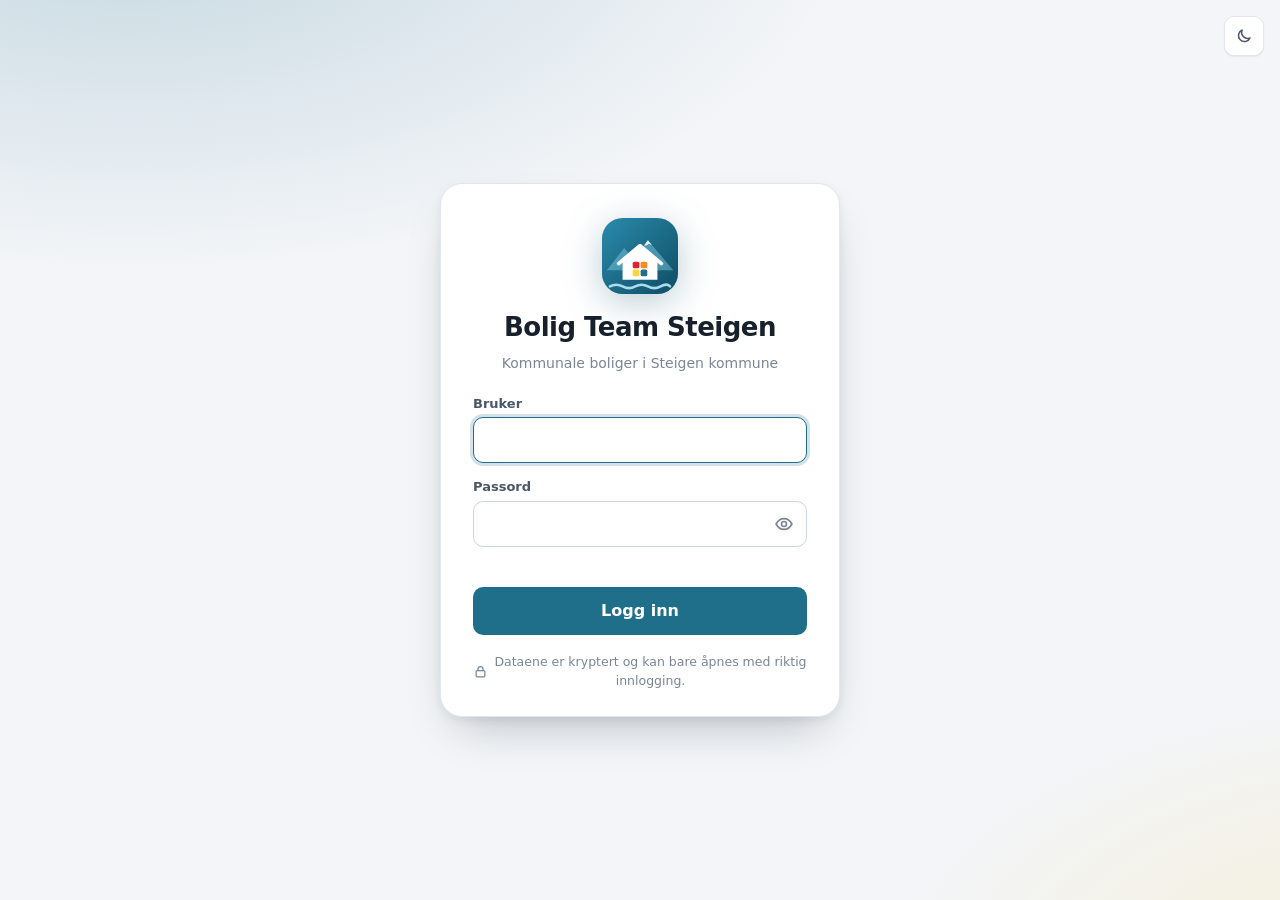
==== commit 07233ff5: "Add light/dark theme toggle - sun/moon button in the header and on the login screen; without a   cho" ====
--- a/index.html
+++ b/index.html
@@ -11,6 +11,10 @@
   <meta name="robots" content="noindex, nofollow">
   <title>Bolig Team Steigen</title>
   <link rel="icon" href="data:image/svg+xml,%3Csvg xmlns='http://www.w3.org/2000/svg' viewBox='0 0 48 48'%3E%3Crect width='48' height='48' rx='12' fill='%23175a72'/%3E%3Cpath d='M3 33 14 19l6 7 9-12 16 19z' fill='%235bb3d1' opacity='.55'/%3E%3Cpath d='M13 39V27l11-9 11 9v12z' fill='%23fff'/%3E%3Crect x='19.6' y='28' width='4' height='4' rx='1' fill='%23e0242f'/%3E%3Crect x='24.4' y='28' width='4' height='4' rx='1' fill='%23ff8a1d'/%3E%3Crect x='19.6' y='32.8' width='4' height='4' rx='1' fill='%23ffd43b'/%3E%3Crect x='24.4' y='32.8' width='4' height='4' rx='1' fill='%231f6f8b'/%3E%3C/svg%3E">
+  <script>
+    /* Valgt tema settes før siden tegnes, så den ikke blinker. */
+    try { var t = localStorage.getItem('boligteam.tema'); if (t === 'light' || t === 'dark') document.documentElement.setAttribute('data-theme', t); } catch (e) {}
+  </script>
   <style>
 /* ---------- Tema ---------- */
 
@@ -174,7 +178,7 @@
 
 .topbar {
   display: flex;
-  align-items: flex-end;
+  align-items: center;
   justify-content: space-between;
   gap: 16px;
   max-width: 1440px;
@@ -587,6 +591,15 @@
   font-variant-numeric: tabular-nums;
   white-space: nowrap;
 }
+
+/* ---------- Lyst / mørkt tema ---------- */
+
+.theme-toggle { flex: none; }
+.theme-toggle svg { fill: none; stroke: currentColor; stroke-width: 2; stroke-linecap: round; stroke-linejoin: round; }
+.theme-toggle[aria-pressed="true"] .i-moon,
+.theme-toggle[aria-pressed="false"] .i-sun { display: none; }
+
+.login-theme { position: absolute; top: 16px; right: 16px; }
 
 /* ---------- Innlogging ---------- */
 
@@ -1961,6 +1974,12 @@
 
   <!-- ===================== Innlogging ===================== -->
   <div class="login" id="login">
+    <div class="login-theme">
+      <button type="button" class="btn btn-ghost btn-icon theme-toggle" aria-pressed="false" aria-label="Bytt tema">
+        <svg class="i-moon" viewBox="0 0 24 24" aria-hidden="true"><path d="M20 14.5A8 8 0 0 1 9.5 4a8 8 0 1 0 10.5 10.5z"/></svg>
+        <svg class="i-sun" viewBox="0 0 24 24" aria-hidden="true"><circle cx="12" cy="12" r="4"/><path d="M12 2.5v2M12 19.5v2M4.6 4.6 6 6M18 18l1.4 1.4M2.5 12h2M19.5 12h2M4.6 19.4 6 18M18 6l1.4-1.4"/></svg>
+      </button>
+    </div>
     <form class="login-card" id="loginForm" autocomplete="on" novalidate>
       <div class="login-logo" aria-hidden="true"><svg viewBox="0 0 48 48" xmlns="http://www.w3.org/2000/svg" role="img" aria-label="Bolig Team Steigen"><defs><linearGradient id="bt-g1" x1="0" y1="0" x2="1" y2="1"><stop offset="0" stop-color="#2a8bad"/><stop offset="1" stop-color="#0f4d63"/></linearGradient></defs><rect width="48" height="48" rx="13" fill="url(#bt-g1)"/><path d="M3 33 14 19l6 7 9-12 16 19z" fill="#7cc5de" opacity=".5"/><path d="M29 14l2.5 3-1.9-.8-1.6 1.1-1.5.1z" fill="#fff" opacity=".85"/><path d="M13 39V27.5l11-9 11 9V39z" fill="#fff"/><path d="M10.5 28.8 24 17.5l13.5 11.3" fill="none" stroke="#fff" stroke-width="2.4" stroke-linecap="round" stroke-linejoin="round"/><rect x="19.4" y="27.6" width="4.2" height="4.2" rx="1" fill="#e0242f"/><rect x="24.4" y="27.6" width="4.2" height="4.2" rx="1" fill="#ff8a1d"/><rect x="19.4" y="32.6" width="4.2" height="4.2" rx="1" fill="#ffd43b"/><rect x="24.4" y="32.6" width="4.2" height="4.2" rx="1" fill="#1f6f8b"/><path d="M5 43.2q4-2.2 8 0t8 0 8 0 8 0 6 0" fill="none" stroke="#a9dcee" stroke-width="1.6" stroke-linecap="round"/></svg></div>
       <h1 class="login-title">Bolig Team Steigen</h1>
@@ -2002,6 +2021,10 @@
           <p class="source" id="source"></p>
         </div>
       </div>
+      <button type="button" class="btn btn-ghost btn-icon theme-toggle" aria-pressed="false" aria-label="Bytt tema">
+        <svg class="i-moon" viewBox="0 0 24 24" aria-hidden="true"><path d="M20 14.5A8 8 0 0 1 9.5 4a8 8 0 1 0 10.5 10.5z"/></svg>
+        <svg class="i-sun" viewBox="0 0 24 24" aria-hidden="true"><circle cx="12" cy="12" r="4"/><path d="M12 2.5v2M12 19.5v2M4.6 4.6 6 6M18 18l1.4 1.4M2.5 12h2M19.5 12h2M4.6 19.4 6 18M18 6l1.4-1.4"/></svg>
+      </button>
     </header>
 
     <div class="toolbar" id="toolbar">
@@ -2136,8 +2159,43 @@
     <div class="toast" id="toast" role="status" aria-live="polite"></div>
   </div>
 
-  <script type="application/json" id="payload">{"v": 1, "kdf": "PBKDF2-SHA256", "iter": 600000, "salt": "pGY0nYdomTUNRjY2Gt3dvA==", "iv": "qrN41Z9lF5zHS45v", "ct": "[base64]/jjrEk5oTR94dc9GKfFZuRqcMaCd2Uw5+4sxLqGOq5beFGB0/JhTi2bSi2p7PuhwUBi8sb88p6jbL3O7Wp3r0cD2bH3lENKTuFbnnX1shi9i8W98i3OsCo0LM19GQaaWEc77j0i1apwbNV9xKxjVSkEA1mI+PpacMMM8EnHnQa79kcgWLKu9/15oHCzwtQH9rZ59sA9+WC/EHpm1UhyCQacz139RYsT9OMXhaDiYcirGM8r8g2gJT+UCzMaGNmA2S24ZxXJYzy6d5K0uyuIKHkuB42EuTT9swGgwEK/KxKCanoX2XFfEQSNEmxGn4BEklqmwOd2rhHNEZmype69eVXwCYy7BkZAeCl1JRKuBw941ibsqsjvkTNP95WZUqAJF2eHa0elA/f5WW1BI20VgT3C0OPkwFcdTwxvGwbjItJAFe/qz3lZxociN/sABKMdTqVNvpdjW4sQj5hcjciORIM0cJwXuOKVvnTgB0rjksXMwSGiPjDy1FhMm/uV12trjLCaIGHZEoPsfdeuylm70bPxUAa+8/Pc0TIh2J4JrrLrE+b/XM2fP2DFM7A+q0I8su/[base64]/BSCJLn0HkNjvakl3iQEUQa/FJ+TT5wl52oB1biMe8u0U4ur6Z5jOF3f7Ccl6NU6Uu6dQbNb8ChswMoBZHKaXSlATMWlo0DFJLswH82PNP46zwOQO+Ri1ALFNXR3rhsgXCCQRNGS4tMwmP30x8tlSlZD16O8euiXSlEsGbb8iJkd74GrB+u+W/AF2muGfXofRIL0zdBY6v/skjTpbzILm7MHEaaJOAhWPT2fvmslW6SlL6ULi9Ioo86Sh8/D1aWhZiUyVZcKTpEjJoEDCoO4NYTIeIDRxX3OJKrtCxsp4/IvWXdILBl4TjPoH8gD8D47VfBLJVmbTBwtNHp8YGd3kBdM3ETvKajk1+dUdEerfl1xXROPVmC+3SR8LOEJEamduyumqqekvlCY+fY7EK3GCWdjEOkVGd8QhXqvvV7ixkMjrnJU9SdwQrFBGHetU/MYZTbU36mCMWPpLW6eyp+kg2NdexwUcTismXZ93nB90QGo494Ac6mVb3H0Ie1xVPjtgG42k0quvvv7o4ELuK5FqR6y7E+68mzvrZzSgIW0GoQYQ/tq2kICrSz8k6FnaWrkVgSZhzUfqDD/k4fYWqXtegHZQC8uMF9wrbEUxW7nIbvjGACMDsjkSQFrOFd/kzD6Kp+YNX5fcJHvDU6cSugoXolb6ely+P399Io61dC7ve3tc8nWWpXVow0kKvcHmwdRsX4hywNr8RH/hdaHDjtIrApnUDsJSp/oNcWeS/w1SCjj8Spk5KMcZQaLgjTBV41GQ62nj0ul/FW3jeel1asyf94SL4WP/THzkSofUol8va6S2eaYkR8z8EvOFHZ29QOPSCteQqfXw20kpxMuVmEj9Qj2NjJj/yFvzvqhqKMHpRrWcOOQ6eB2esa6I5g7BmIwVrSl5xse0i2GVPIcm6lmOwfqs6KrV+3L0B4kGM9rdu7d6MaeEDa86zqn6ZUPSmt7YSTZsUWIQ56aGIuIK+Ju34uNkLNnjz3tBAMSKFg236AvJs/Bi3VewvqDNbGWYdh1XwW81i6nvte4+wyGnYG4iDNr++wRocaQUCPF+w2V9WqvRUnOvTjo1s5Ql1QCs5CJSwCetuhM5Kl1dxE1olvOSjVo5YXLxYF0JOpvW7X/66aruGUrWcbHGBrgJKgOUVIL2awefvrsu7RZmvWxb6Ks4s5Vgu2I3ul+oZBK0DLuJaTT3fm1ORBXbxXZwLysRJ+u13DGm4aVWUDCddMg1WJ/+d+YaNSl4yPEvKMi1Kyw1rc0h8jEzV8nRD1aiGur71xUvPhkUcz8pIgD7cs/3e/bLB+9trj+sQhHyeKbmw8beGQJVxk2MCBaXXBbLkcbuKhrTyD1zo1kNIOMpE0djKDnBYbqCy1gDeWBHseOg3mZbpg4Hx2YB6ad2VS4G4+KZinoC3sxXuufof1iuOw4acLJKn8hZxKtmgICBxdjQPMlV57OzRHz7ivTHoZfGKaT8uMxhn8xE5oAmaumG0xj/nVA68qh7VswrGUF/qW1r7DaZoH7DokFk9qPjQmQLMc2AOPN9sOY3CHDFIlQnxnYQYxc9cfg7pB/xrJCUwgXfmLfZUp2XXjrebrbDFAU3S82MUb/d7ohd/8UzyYxVLw3HgjW/Zi/EKqXiqZoZqOA823HlSgOkr0LRRPPAKUhOkQYYE6ySBhY4bVew1ii7lIYh21RT1eU00yEFSCYxEw8ClgL4x8SIgxmkr/PI/pkl1/FMbf5zo7QmvkJ5Y8P/5BVTy/g0DgPXbM6VYIl35/KOYnzMICqBPnHQFSt36b7EykswkiXdqk7pqhAJkgRogPYxfcODBkSKUtsRw+UGVM9hn+hj0VwIFyHM7R8NCB97/J/zZpElpQ7ptxbcPwUatj8mkEuGB49vgpMtENyhDCpIlmMPIRR0y4LnAx49d0Ku2etbDzB6xc+mLoUgDLTOdMrmoOSgrxSdx8i4s/8/[base64]/W5eFza4Gr7KtCORugX5eCSgGC+w5jxmh6DPgRaP3hiGPDwQJh20R5DPET9PkD9M82CcfA38pwCjdaojrCmnQOmyNa2UBuiH2s9zahylqfCxToIXwsrC9haCkR7Dgx/pqEibU9WeYkbi09B7sQBK2srE+yq9IbLQNhJdQd4naRKU3iAlrpyzW7M10hcFD5Bn16OzW728bqdmewBJjipMAW3wK06rYsSReVJ38C1j2k42YJx/64CNocwzrpfWYnPFjHrMyperoWy9dGV/nNlL8jZlT8kkj2Npn4y3KqMxYoci2IDo1LblXTESPmoMB5wwxUmIddLuGuiz4Ngh0IWL3FDnrhYf1bUGA8WDYKv377HuqDxyojOBTq/kdyBXPejGMW6j7Dv73QV5vmOxxuQWY1rdTzQEl03wF0rOFDtZq0ukebCr9GsqJKvafQuUpCxAfjP6Tm7oRzA3jQRRmTmQHIl5/Y3oHslnNYXsKxnWhWsLNlHQFCFFL/LYgT/2Rk1iiQXeKVVeJGg2NsiBa5gG3CNSxo2zZDH2S0jOw/wErHns+5qmpXODTGF5bVDjx1hr/zltO7cMUBxYv9RDGvHufX6US+rrUaTG2IrZniDOE9Mf7Plp/c9Yne/0CEeJAbsUcWW/[base64]/21JVbsAWK0dZz6G+S8GEeG6IIFHcYcNKWqhgOcdZak0kro6nWp4iGj7wrI1uyr6ZiKSR4EXStqgNAGSXWAqi4kvUtoglgAY9cZqqTkv+JgNa8b/YqyYrU9WUgfuJ/sYlq2vapCvmiwvetH1Q3h4JafjjMEnidse2nAvKUWX9Ju3QGJ69iwFeCtNBnUgyxIePtw1vaZns3GavCS6TEqQ1OWsKXKOBZzJxNtovuk6zkF+u78+i5bUPSsGWkw4fiMW9NdwhxM/HpApTgRXa+DLCetKEQjqwtC0fzDVs+vToLq1klRdnoEfsl5E1TmbijPQa/ShCSIJ4FQ5xQOx0tWvEhtmrabQOU4lJkJ7qkiJ3KKEwJ1i2wTiHQnAufEfyNk07jSun3zf340YgXj03aYOBSKCfz3/cVkmvyQBE2+5Xsd/[base64]/cb3NOy5FiHpI+la5yNOZGBXzr9hg98U3oAzIkebP2rixiRdthyPeLsICDO8vdJD8UIlWShYLwxgTNw4mOapQq6/Y/KcJnTKt+saMF5/PI7isvZeY27GrzGabu2eH2ksPzy5ucgfgl1v/+CTuqE32Vj8H5TIkFX/bRhi+fNJjjN2NC/6RSwKVWBEqwk1NbpJh3vLj0JcJtBprVk9TIXl+qLSWlUXRTWyl+2Om3gWsSvflCF8VrVavLmwQoYUYN9IpL6/B+/LUMK7dArvS5Jz2cglMlHMrlg6TxgcOSuMAW7ZVBcoYO7brRkcCKZZAksZNm+9KiubCV5Ms1oVqt0+xg0bOjSKQRBT9gVKg2T77GYL0e67pKaPHL3rJ3bXOBX0FBC7IXHPKBcRn6rNWxqsIWs1mAOc+R0BlsdPt4ziXNprGIjvHgd/wfFenaVLi0Mw4hRywlbhJUiVjtwyMrS3hrDgPVuz8UCCefJrP0B8JJuUGUkO/paZ4y4F8sF+Yo0zFM2fVS9Dio0Tynt8XtRmYklPzCahodAwWkcur8i50QGjsYVL56Ggay0W+B5q4FpVuBfwExT+oQA7606wxc9Y+pXU/f0MvdF5X73ek120mXIQQNI8hPKkBMX7fdcV4Ff5evZLcLMDCh8iRG42sgJ0uCm6OgMG5JHBF8aYL5M7eJbBUlMeu8uQ2vhu84i7dnym8m9IunjZNkqSkHbPpUciJnx9PaA/DpeuBINYH2Ig1kq9lyqKEE+LPmfzSMKHsQSkvhi9nB4cRISbAbZliIjydMc4FbapiUIxK/FR4baySq+WC0MjLtCmKvL6/sF+RecHtmraRI8vTXk7ctuHQ2kiQJaHD14xO/z+FpWHeRdAMgkqIJbajKNCxq8Uxn1rfaqTAXmNOCmg7aoV2IhMaoyUMwWOYVOSUtctvgadbGYXUdeT6ob4ip3SgeNr3kqQIIFX2DdRvOqmxAspuW0oMQcYELMzJvbhgGNcJ+Rgl9laRdtv1xOnhZXJEDHHXJbW53/DMIHiIye4LpEx1eFAEvILNL74L/opsqsd+HjsEq6hZgMo0iho9a5uZ0v8tUtp42pskIEkaNJlIKch+0iRISK3nP9VmCHfmbLLihT20SEPP8DRvn/lQ0RTJVx/6OZe649Mem7z1iGDiQHtCe6NaOMOWSHxn9aJnm8HvpNuufG8HPN1Dreh9emV9A8OUGvK/uAyo+mY71crCjFysB+BMvqASNBiQ+usgUnF9gBH4Kbcb8WnKVwfr9hXfM3ZKSwty0hxEIXgAPR3KyRzBfXuQrNYbLBaraZRLI++BvEhmMhYzHV5dpcxLukfVgMSo/[base64]/39OugixIDozHJDEO5NvkD480YsgLnhpbC2gsDOhjfNARXJDDBK4j4uXpFx1GWwXe8K/SIgHjF/rR3Ln7+avzhLysdV1dp/2ddz3fM/eLDBw0qXOGFEENy7b+FLzK6VUuLrbtO8NbP1IzgYYunElSA8zVGACqEpk1+52JVkrJ2WmifT3QOFmO6V724iZTZwOPwrraqeMzTEzRopjFhx26/u61m3ipLT/dubclJfrtPHYOmkBnae/qw3UFiMaIduYwjJ2qPDA97eNKhIQoNDB8JLL4uDtp2L1J9jzymSu8g2q+7qcex3YwUkKKN/LU5AXmOtnVGazmwZomSfulX3ttS4w3/tCJflltusXdmLzY2s5/y87QOhRXS6WQotwNSlZNGOBq+fQcNQ8UiImKFZx4YdH9nhr5q6AAdvCoNqIfUwytt+6PfeV36PGIoWuqWCWuASl6REqHs/8WM2yW9rug8H9ckvq7YTZQmtTb8Mqyfm02z2qISOGe+2p3XIw6WVINCSNNeTxwIir0wUlF7uLr4U/kUoKFTf2HcQ+lpIY+SkG4OeC8kinDV90V84NIlWV9k/B5xifMH+87OpTqTZpWnxWEEIkzA+dJBzYBzjJ1fE21iWjTHhqjBH2mC3fSFJ18rAckdr05+vIGg+g8Z2wjER9q2Cx2jlRFzxusX/LXNhlBKvc8gqtHbqLFvi3APID+KEffyj8SslqBNInLSYXPeqVjsnDmmHBRhseUKl6SCP3ij9qqI3nRdJrAMxBGNErXi5xig6vt8XAKBtg7kgPh99yMRixhOvY3+NYuKrqdW+Lc0jNJRFCwcDrIDhK9lVqtI44Ap9jYz1yrdgx5KVQGPufl9sATVSshoHbMcE5/Hqi7ZlPji5alg/IzIKxb1x/adJ1iuB8dI/tfrbacrEArzYOoSodliRSglZtqqXVclInXJtfVIHQX6zyCQo5lN2lKPWbBgckS73yg/hbLpWcx7MbtI3W1IhsiA72b5a/DDnJaOxkByMaaOKX4M76hpteUipnq9TJEU3OvGmHeX32JmZbNTZygRDkAHxTG/p+9swT+LIv/8enzTGeaGOvLd0XWutfp52IFC8wZQ6pvOS4dR5sQoVURBRz+g8LjVK8imetjBl2/FQSrpIL7cjP39UtDyCXt4u5ogguq+kdo0UmG3AFe2cPgdpEHZb0TMw2XIpVq1hLU3a9C1UgnpQQKVWMBEsOBHbS3akxpjZutYA47XprvgOislAj1FEogtCZOv8ViD3MutAm5nzw7Zd1/sQzfNLMs8KtgRgTrDhkErSsoMGdIvR1Tv0QcucCUXHKa3u4uzEkjgae6pHwbvLgV7v5hT+hxEWoXG9HsMbL1BGzgxW4HSgTn81Tkg57usdmkM5oP+9j0vvE8S9LtjrGAnoiyF4S+Mfp4RH4WtCmoLB/BdsHpcnYiWbiuEzToY8nMhfGj+cJBxVatg5aUzubMamr+pd8X2E1Bl3mm2EWWTFj6aX3/kufPWfOP8wIb1EwHlPwLW/rQ+c+XMyKh2jK9Y/2eFFODuXbb1no4uijMtUZHOWaFr6HCde4yQRnGhMTEnJnzEDqJve8M+hJPby4jVgl84Zth78yD5RlOoHviYWs5nDDEYn+TyBWtbfw3fRRZ/xLxtNYGpP4I0tyuazYU1AZUNjKrVv4MRUbwmBnhTJKBWUepxUgm4/twfl02bK4eqprMEzUU8kTO90kxUqV7fgggUP9gwcaZeAj5u6k1+LdVbbZ/q95iPPYEeUxQ0lT1c2AAcYNwJ//opMxP9iOZSLlAelFQvRIwxYLqGRSCuiwIS0LkNep199tCVtRGixjvAP9hPdwoT4mO5y1/wE3Xx3/J9rkP1PV+xwGPJQlxFOOis2ROpAtd+rnhoqTafP/8qQ/7Jxi+JYIG5/m0aQIeOn580kbH/XgV9UKUAlfLO/BpyAueTQKbC2SGIiV60+9cxrPnwNVvbb8srGqU8BEAqIjbrKwKQrFkGaKrdaKLkKrMqdWw39MjPluOAX++i+SR7m4CeB+ZjRJf8/J5Ht7yxmtkyCZjk8M9ZT5Nzld2EL1Z+x9UbV3TuA1A3eSKUWFz5O6Iyk6gJ2h+gcwWkcp0+vfoxFOnz0+EpVZwzjZfTO2eQdkTw9eogw4FlqUFaZynD51Z17rwEm7trQe4EzKD8TNAhhhrVew8hClH9i8cPT/olwigyxqgprzTjBBt87nzdtp635hP8q/ht2OaKXWMcQJlLYtvZ2TzOf2oPbCq/jQge6GhABT0HAe9KmRXiY2SKbsci3Z1i6DlGzqSWuR8zZxN3SzGsmRcd9lGlLsW058U2hOxGt74WzR5kqOwk1sxF/5rdkADi7Y388M7fJsGUCK8fR0IE0wQr/x0TJVLFK3TrcKgDKVMDnWrCpDnB8Rj1SVGNNh8Vkee4mAwWad8E+H0Yl2IPDNt6ZxILu64jxRl3UMCF27j1+rbONsABUItlgNbg23rtFmyBciSITMhgCkwpvyLahLDaZVe7XmhFM5ZgFIebzNW2UQb2lIc/udu7BT7fRf3YEzjJMhcOb5Ojq46LKUpp7y3q7ZE4WMczPpELXS8xBHQvVqzTZzYimnBfyAyKd4pyLrjeQUDqI/fqoDc+qXG2vPDazDGouhA3ypqupd3tgP/1hUkvaPhS80yT+S4MLfOqgxjMz1yjfiHLAnnr1t/[base64]/nHRzYZqcOZJGd5uOsDTSti6J6dk/sOwypMzWgxmC1Edu5td11VVLROs4FYf3rKZ321x/0BrV9uyAaBkV8lJm3aSexib3KSLSTnJGhxXn9KDZ3DoPp+OlMPTcm+k8+6MeX+G3HWEcvwXPJflEEbvNjvNDezmtNgYkAZBWTUV9Xwy1ZtViUMuacxw+B92/PmHhd8rh+6z2PP+ln1I737x/4YwiTWYnmsOi2gSXmBFbZFBqnmyDnPYWRtZF0TIwayyI6z0gAHSV24hJiSZlevd+0957xsxtAxPVT/QdqgFoq4UsvAknwAMYxBIoEEe+0xQJN5UF4rJIh9+aPMK+oPLdemdVBf3iQXxvK3N5imWRPeya6kax2kKtJ5+dXWMVPIvx1IR6q3x13r1Zh5WkKd0MwY9N1ltNrQtLo/uFkOZNzb0MSdQvaTTFDqJnPTVCjDPXzq6f5PDtmBGBpuiOK9ZFayk0nZ+jReKOu5BvcK7WOtS5K7352mUncqdHEgeiz6R0uBOGw/UYM6qn92fjZEHzgscKzOfLFNK2/bxuj80dCQ7i2VsIQNRrjpFfgKXDaRH6hdNDZtwMylNfE5go+aei00a3faRRKlE/JOuH1duTevyEtBA5tsX6C7MZ/5T/9Dhd8srbuq6BmMcp7POiaeAYiJBi0H7gGSCUOV26DN267co4wrSMKAFAAmOJBluiGefONKlv+oloDSlEdVmjw58ievfP0RFig8ltw6u6hOOOC7KhqFILhXZuR2gsYrmRG1uiNpyXgLHJnxoZdZbP9omnkjuKrr+CoZluRIazUAVNGz6fIeWydboCK/2iSHmGdSbwUDkLr7b/[base64]/Kp4NdcUXRBfsqu6IOk7IOTiC1U+mFZoPgZdB7Ks6AE9uM2KvGFXlFtXl7X8nGUqL6YGHW9LKf2tqj6istSUvCBFO1AfMPvtGSh5g1B5pb5DKBFtJ8P1s661shoc27NUJLfbl0xv1/ZHJvZRhzGiaLtEsci0HtBzsS0eNpJplVFQ5P3q9YsaeIztHVvt54BvmCauT9FN1WHprzFdYmfFrxKHy7ljf7gHVibOV5Y18GMX9XyHFQVlS9jCoySV8PxTaaLC/j28i5pTJwIuXo/k5mcu7yqbouMQh6lNIr2uRau8840UxCrTfI3p1Wb8ew5oA87nVhoE6iL6CZVwlm9uUM+JZsAqGg11/vQytrcDDkpeA0j5tseWeCYwb1oo9Vb/D/d8MiE4bpNsfcO8IyUw+PazvxxIdqQfPOxHG/1thW6nhUPPwjZjZ5ICdUSPdFF1nqgXUa4ERGxFx27wMSxXdcVue8rl7WZb3xjpWV3xVmOxmb7FaS3cQwnjbKbPXDW6BbLKAfonJ6DLJVoefPM93BhpEu03aH3ZrYT72GMkw3ensuYuSPnNwPy+h+FAanPsmo20Q2hAlyxDM2N4fGMUB+HweF8/uebwPsdGGuHIi3I09RbY+0PbA8uDAy1LHr+Tpiyi4BEi4KhL+VW/bl5G/YTAvg8Df9Q7lC5SEky+3FKPZA4+8hgt/MboF+KweKiShbtJRyn6VpPMFSxMGcVX1Y4vuhO0c3N9TRaYoqVMjkbO1kNesSx5CboQM9V43b1NdEfY3/rpCNx2qUiQswkohkZ6nPGTdLatFca77s1sVskEvp2TREew3/wM6AzglTDVEehlGH+6itoxGOjLqcoV8beSVTLkU6nENEyRxKG6Pus9TMFFWbckMqPAPXlXsyJNdk1yiEfihRWKweQTOQR5fXmpkW3jLMqncFGDLA6br0QhRcDzBJZjgov288e8GGebEUYxJe5xRkMELfjOdjALtbTthyL0nEbS/uXxhKumCnwzVJgoYnlyCWrHTVhhXB2hricSBN3oPJLcxGeXxunlM5m0kB30973ldihZV43HF9Zr+lA/YyZmzj6Qa8/OXuI8Tt0Nn1k/MY+wxh8Avf3ONx5jmh2BQruh7o7GRqAVrGMPQ9S7JPieQz/8o/abTW/KXi1YmHZE0x4qwPa9+LvdBWS+asvkk971SWH0h4i6UST2zfh4jCS41lO6neulcuXHxKCS5BM1pPQK9orfM6OTtNdqI9kkRa80yizzVhVhKHSIZg2ySxUwvsOf6nJgOxa8ZzKfN1iuJp/0WqG+W9lopWXye9g2wMber4eQx4z1FyDDuoky2o7kVrHuvP2+ShA0CV+lBg0EtjFjh/R88P+AjwBIvIBLzZUTYcQqeYn2XhxOhzD5vKt2dbCHzuQCmj6dX+jrE6Cs8XjBRMt9dyvBmNYutHPlgDUVNB7qhQfi64QWpT2MMB/GH7+272DoDBtdM0LGrbj8ODMwYWZCpLaM6RomtZkBwM1s1G5PjINVbkmZarsqefeAH1614KkImqw18pRqMeUp0An1sr4m/pO2srM9mILezWe+tshnRDWwR/1Sqmkt++2hgRfVWSFst1muemW/RIXtb0sR7Hf1jV7tda8C//Tw0W1wIc5lZFU17DoxlnEL3C/Pxn3B3zFtltphncofIqsdEapUNdBreC9nkDcqr5DSTaw3xqJleqq2bS2PtHap4/t3S5ftDjKocC64leilABBdhXDmDEKZQ6T60JYa9EwnwRm7Zn8kmtrhh4mWDlhb5456+XDV2LK2v+FIEML3lDHIEjH3MV5X7XRYK/r7kvD2yp33lTZXT9bRZy7z/hsnG/Kix6afdyXtBkPB/E4ZS83J88r3SSelkC59ukq4a/[base64]/MRrUUbPjVIaH+0Dbq/Pl6ly5GMWWjPfEDSBllk1AVzZdzx8guGaJFiU1nGxK8sAULiHx+w+iH5HX8M2hceUIqLbtTyzI1/WJStahvJfug5lqOdGHQuZStQxYMLFAJCisDiIcMSWtcWYqRpgS+n2ZtaHv+K/yiZXV8VF8k//0oo/sEREvixSelPibeHBCQ+Uc2nKHUFpSxf8JN6woVo4wYM7GEqTSDfe6Z3Q/2nf7quMt5w34au9FLFjVAyJskPhhQyQlQTJIgKHCa84UHkQg3xkmvNYmS2FORlu+3MLTmxjZlj/79F0PVSfZQYVPN4FddK6HomBvsGn8a6VrYWiCZYAI8AaEu1G7eBEwDP6wgnxV15JSvyDn9WBBrQDdgifgZJcP0A294LwPOrA5vsaYpAHM17SUM0gUbbQ8uKUq4pkDrq052UfwPX0r2e9HMRtUGdf20r1Ilm4S8aBfzmiHNoh/dmovu8ZILHBaVLzTwdwciLyE+2o+r4L5q8QtFI+EPOAYX37RC/dH2dyR5yykgqfU+uORFMTZEEvWmMJwIQooFVxoTAx8ltY0ZV1kl53Jo88IKkt82pUtRw/mNX4/PGTJhWsmr/YXkGf67wccqhfYMc5FB4Rl9Rahxwj8yginNPNdHeOKNl30gTKe0MO/[base64]/HfG3AUW6QTqA0EOEhd/3yvaV77OWbs4zWcCFo7fKxb85MI4YSv5yQuwQULkXWnwsapdV9h649sKxsjqSOgWbP2GwHa8Lh0JJZR6P/[base64]/NgqRYFEwyUyinY8tEAs925VsQV7rsXGYjNnA5sgL3HS6hljCXQSMcao6k3gWsu3VcbVmmQ1uCyi5HwmXjAxErMBb77K1rWYtr+EDry/xCAy/XP6t0+R+BlyX3H4dmmPgNL0vwLjvAi9ieJOP69fBGHcN9FD0NM1US8j+TSUOgD87bRi8RbotB6S4mSfLokDK6NotHWhTgeSUnRM5hIu2n/NGr8twd0PuQ3c3RzQSNd27f8uphHhWjK2pQobB/ExQpHnby5cUrhIZFKWONJXwNOLLtOe9E19Q846qkTmxX60eSWcB64vUfvFg3Bh54yiVYT0grgB4fPyyumzbxuzHn+Q/IY7ciSoE0OAIjnVvv2toMwwgu6xK7k0EhsDeimTGXQguuzleN38dCoeNFGD7byj8cCnGLCsLmNm+ju9lXnMYI5OhvDUaR0MwIzKB4sB6edEO9vIl9sEHFrdiWh+cBspFg0J4TPJRxyy1VrxLvXw+5PZP51SSLALYy8AIZw32Tpl6VFMnxYp7p5vb6xs/lZfRIKYMdnlfLAwxax9i2VuF9pR2ePJB3XNaeP+E8W9LLuowRKndgcjT5905dOQbaZ/wA4C8ydyWLS7dB5D/YwT4q0qCczTQVEGSssu1CYa4AT7J8HJ+dDHS8X/jwEbFLBuqiDzvII8MN48zUEm5+dpj3Wlfo7dKIJROf72oPqKBS1ludDIryVrZ/pxRQvRW5pJcgAPe+yWYvgmTdIU2aU0fEdWofz9j/JLKYvrAgpv4+n3IL8OZqk/Deu/03KaFAXB0ztBXktr6TjcNijwvVI750dFC4kZ/0Pi30WvykVOx1P8766V/jCOo7o+64UdvaXp76yhKUCwD7TEn74uzF2lkxDBwHCDNkQaFte+f0d2m6ZHFbxbOPTDu2E7/wFE21oCNSxzrYhhL7uO4/JpddxeR5OCSw2bn8xgQVLN5z4bnD2tsUjxhsfbnwsXMM7jYCLkc/2hcaNkhrvbGx4Yj4OJ91qiSo79zq9pzFWLLH6TxhsD8LyfHoriGz7ed5VWUJ5xOQuooM3OojecZ3YWNvQ7Ai7u9aQt43m12Tq/8RNiIYLBbmhc7UQ1qavoUzSSNkInby/CNak0fQpEGVwdgu/RHeEW22/xFL4sTPxJopt4LJzvK6wAMz8V+0UZWviT/myhdK8sSMF20JCMg7d4gsTIZ7JFLFsH7QVW8UZ0lv7HM0mbNjJFG7FRceCklK7Aa8EtTiZny2pIfaeg0B5Juo0vOPdxWtTmDENwZ/zjnRoRfUq4ACyAxo6zrmltZkGdLBhGApxCSd+0oO+QPXWyJu6AbVMHLmX2+W1WBFlh6Cpoa89AB7axp+0KEjRXSVJxkvjN/NuJI2BaVyAYk/HBo3M4hX7jmtkyzKZu7zVaFBfUqPg5Vs/bJYCoLv/Dafc07eGCDCDkyLBODT2/qDcAW59lBU1FxxCnGnmTFuQ9Qf4qzfkSEAN/e1M/acynsok7aqawXmIwz9zxxTbI8+TGCEBsiEE+bvh5yzJtiYjOCFRMy+y+GAhHoArSd+b1tacW6nFD/7b4Hne+4pAnXDXM8/MeaVW5x7J2TMNos4ip3ueudET2eCLcfl5bc9QKfoQX3ltvl6dgx91B4tcKgTc2xkyKFLRJM5IE5kDu4ElrNff7KS+pBl20+Ss+bFMeFyw61dlm5WvdaclL+mn5xy1fVmMibWQzXI6hQNxOVeIZV/wX7wKXc5+h87M8+V5qTDlx3QGn+VKzhoW0Tp1B3KmP9VcOIK1hJbSKMRUu9Z8FUpBpJLqw7b9QDzoqayBYFkfVfaY1mZoloxwCR6/z6odaRXr8yP4rARASZ5nZyI56K1mXeziKElstnLCCQRn789Cka3VxPYh6vZh4rocfDwYkm/hqoYb2rTzWNBBjnww1X7snj2vXAqx5wkSTHtmSEG7UiSeXAmQtlOuJ+EeerZ1eMEcUrVa1Bp5FLgjK0IZb/wQQXwCdnt0ipOV3MkQ484EG91F3h9lJm8KnPdyeQVa1WtuYz5Kbvz6aAaRH6SCYdfZBJVh7r4+PeSCdOOz2qswrWVd5zx+1UjZb4uf2FdwTivQhm5ewMUEhtjmLdXgBrejSvQzN4DG9Plr0ZpOOl1BEK1COXY+zvXLSC40BVCJpee8/zJpJgsePou/vidmlkOenmZHScLMUUNYCdG+z/k1d9FKi1P+6L7of15tiNnpqJEKQPvZrjTWEbPASSjd2H1vqqZZAknXisKJ2/k8JuUvSkbFJgFM8eRHhbWEHD+TeQXwWZPvJycHPEy7IEdbkEuvFh9oHhmhg00mC89ssAc953zJVvDXe9X0aRHDisKUaHDTmrC+sRmizKBAEM06Xx8+FK1curM74Eiottrv2AewJGyX0mYQiDPlFzYLa4cgoLNVTFJ2nkHG4bl+fUhQyW249scH2ieKmDeWDdEY5/jhew26gTKuNH4xYgjVR9fbY+4ZrPMIjEs0Ri39FsEw33BnFza2jhIIZYHGWsnM7l3Fv38LRR1rWGQKUq+QNkoO5gXRwN+iw+9FzYj5mlvno1jkGVk7KfIhR436dFoJQpKg4WRLpEwh+8tPESQk7w0NrVGYtxbgzNljjmxhyAFi8VljBcdW/ZQfRYSoXk+0wJFQxvA5E4gX0b32woOzN788pe2uJintnc0d48coSzXu/nxjSSbNCmdZ8+aZl1FHM9myNylytbh3XxFAjX0qq0W8m0/vEIpzvQ3hu7LwBZJ5kLKJi+vZzM9caMHgL0FuYioVIZkT1TJRkup+yRDxuD+ivvidlhHj+OhkhXVwESp+vZDqB1DQ6KNYQPYyfUpdr2h9HLdqjHSIpU9ra3C2NGaCYy2OWvQJM1fshYvuXzBbWLUx77/[base64]/Pev8eKXuCjcRJ+sMTtDsLPY1DWEE0iB5OuDOnCe++kQSXDrvFc61gTvMabZoqtZGY+CjVunT0AVwE3GFci/ISBQKflPw/amLVrb2pRRwufwWbnv13ocMC2es75squGkiM4E3qgAvAI7IHGBXko7gV9S0alZ9OqjM73RKGGicp0rmHXGpuYu/ZE1G2Fq67YF3CDMt6VOHqAvMTB3xzlj7q5uYpwVC6uTH0eCh8tJGwgCOPLlBXJQ3RJ6MUaC3Aggnwtw8aYrP7FqDpphLF0lalYiOPXh0DmIbx1EIQO86oxpKtESswjhqbamERRbYOi0h/lGRTqDnzqi16KOcCeRl6e7eD3mkipmmFdV8iBXA84TuRe7+yBSTdHmP25qtVjjzvj8Ds22ZMlja3JwBB/h8KcxM0oYNCsDaIXwr4PeTeXAl3ZJOgWxBFsry9pmK1IW/wIthl0eYeXaoica0As7+BP4YYkRGxsKowOdTzYPY5PVr4J/IYTsAJT+Xka2vqfHCWMDBRkGvSufpzhayLNKD7W7+MQS31UiZ86xJc7J7bjugzz5NXHcfVK9Qn2NEbsfQ2ixdtbnVgiYEBb+uZQJ3tukwpsQkynzMR8PybH8Q38SUyUHEz5L0OT30RZs0gVajTp5GyLW+Ug3FAzP1vTV4locqj6LbLgb/jLIXoNr/usdY+AjYdWq1lG+OlGWCBk8lspeGRO3BpxBiwugz6TIzrfe97pIteYu8qW7l9XpEMas9m7I5zRsDnAjiQ/SWNRc7JetpKh/[base64]/vMlHznINoflO2iFIG9OrnUlXuDf2KUr6UEiyqqpkyjKpetmms/e3JPsHnHdb+ObiU//HW+yKrur/hbPX7+YKDpfEHndtzXMkuoHdjrgeFx9nOO+yQnyI3q1D9/2B39jWZ3Cke2W2mAYZgOeRFRFGD8W6mClyOsqyaJnR9m+V7dsZKjVcVGdBWCo5ZFH5M3B9sGBrFAe9yS9FarybTg4cux9OsHnsM3URnGXQqjt9+WDd/r+G5zFU4NTX2G86okh1mQWfY+5bQtrsgXKpqDQVJA2/yqCmzUrMauWpSiB9cFtFnMUzj7igCgBrCsg4FyfQtbHtNE733Vz5/EVMydSAV98RS5NLi47PnMci+oM3QIkJSBwh3vIS4Iii4+0/N70R8aDV40UEYPXkVBgG6LqvSR1JOsPZVKnigPNPnS6XklsJTcogtDPvTwgh1SGYi7L7Fq67TQkKsu2m5nURO3EJe2uf/WJP3Hl+IgKtMTHQY8lqgbOAEvUSv38D+NaXkbRkGK7jOv8Dnpqy9biQrN/eEzEfve3SctRDGORnccT+VK0Fmo4P5yWL64nWyRm8KAAou+mXGJVj+ts2rK5FgO4P0HUcwrKR3ZcK8Q4C7Zddrqjn8iqS+pAboHZspQObdiiZ4b3ffTtTYTq1ZRI5vCddpFg/MyrKoGqR1MMGBy+OtsDOYR1aTrJchdycP+2zYVzznwcLaBW7HgpwUzsPu3xYeUB7joMuJZwVYXtxnLKnqjLsIBE5vOpA+KV1ArkTla6wElsIZFQ4fTRV0ShmabgcydzeWpWBg8HRXoQrBoH4hry+4prXwoe9vIDHlzvFK2hQ55jwEFX31g/s82mxjRGTbt7YZZSbj09yAbXcBDAVbNNnr7il87R3QA++v5u86WYi8ppFjE0yohZFowI0YaKC3v0+3jxx9NK7qL/[base64]/+Vv1LXl1KKz8GMBTOvTBP1i/5QrxkgS4PfmEaDMdEzkqOpOXZORV0gHG+Jx9l7sK+8zaEgG2UUxgA2PyMjr4aFG5XwtPB8HGfO6IzOhhc76c8LtDby/DEDkt8oExzCBgNIEUSAUQxjMoCW0DIc6XY7d4mGPZhENPVazGGQU9/mMfbTIxiEHArIi7gJfBiUCso+sbTxzvLYPyf/wyUMr0OCyIxCADMYg7CLVMWlXHZeXdcTtFRe3nv76o8zkdTpibcqoEBonT+/HoKF9WGB31PDB8CQ+lBEM+KQ4sOwTud5PeZBSRzrQBQoBaGhngXYcyg7BtaOamnYE+UvIYUl0TUQ9NbfmK9JFeS8YIkPHCGLepwWFOJu3HYFv5Qld1GmVAd14mRzdKb5tQLD0Ancm3HtdsQVQXolvGEJo+oY/9UEXZCku1K9UpUrUO/6+xB63vqdzYAIjZVtJ9Bvtss/knAIXpR41i9xfFNscHeimqXFGmNz+czcWx24m2cKwVuy3ar/8cxOwoVTK/4oT96X2SpIg+DH70K4zFgvBJUzqClUWkkRR6njrVhEwOId1IRPsphjongnlteG+vjgiOWjijLd0xcc6+iVQ7Aojg9OReh3KvtM3YpgWjpH7a1pE347AFMFF+LkHAQMIJBuUhkD3EOhpLFHr5p/abnSgZ8ImAh6vZvd6WIBs/fCJ0w/TnTNdxFhkiCr/etPGUhLswrRa2yLBb8b97LOSZNjOsvGRFtOr2zKYqlu2jFV9e/aORq+JiuIIgDfAAB6AnF3GT/IVdi0wtLhoHg8aThId7ZN6D8IE7cDphOhtsSV6jpCAxaHauZu37y3Zqc64uD/0a2uw+yhGsVPslxKoEcYKqVx3CGeNoYtc0gkoK5xMp63jUaHYuEYLHFyNTL5qi3o6ltQug/xi6TpQafpPQZuvN3w5LWx21Q9tSJCg3CPtbP5moRmZHnbInTihWNkPdihPKCuSQYiWYz46S8we5eA79YiuIqDPm1JfxsZEN4K6/ndzql116xnrTnX3A2BMHJcu94Ha+hbvOcu1JjNPB5s3youKIdyfzC4NsNmJdtYW8mbP1DAhrEtgx+e6ZLSqsJGkO1tYYIk0/i5crW2XnnP8zXwsrG221xy1+FXE7yHQSwd86JGS8SeYQLenoIJkML+prioh4Dwk/+WYq6NkLcJoKtWYCALemqDAL/wuSXow3zr8J1U+vNZsHUUcsXA0HMlDWQjumQSpjkiG3U+abul7+0DZ+YjkMlhY3r0lR3m3KQEHaH+I9OcyGK6tcdgYCT9U9ComOO/vBFMTP3cnOM4ntp2PXhONmw92xOwwCHzUBx24RUWYKvoF4W4WqWNShWu/a+uv4Jh3gszgca1NbMNFv6l3nsoyA5K43ipA9ZNgY1jyz5skQOfU22LZLRBxb9CwYfK6SM6shHHWnhIliRBBPP0lZGMw0D4lu7cN07S014ctj9BIviY/2EyXRa689wp7ihyVGPcjrj0eq3WjNz8lwx89pVFSK4J/+YhWtAKfHdxfrou5DWKgEfxOpnonwWEBbvchirkJd4po5DdQvKLmcqN99NlD2k36bFEpMH37PEJC08G6QHIVe0woQjP6+E28LTeNaaL3xWv5+MvQQA07TWBhfs/l43VSqyqWZGEJTYPeDWA7YEDZs1ijqVqP1TbaHvINpYFQzkOTtp+lXfCf94qvA5oqpTgWPiNkdvlw/MmAfKYC0FZpLb17Bv5v20oMKooQ2wO40s+dwBlzpWdmLbY3QTRSiuhHsiPrUxYK0NIr2vCf7a1nO2RTEkHrbhP458TFvOtEIIylsTI0r4/UFqtKwoqMdP6oBEcE/PlIrsOnnBds8AAS9rqCLlALgZKk//bpLIQR4+uYWlhe6JDTYSFqylj0w13vkG3vB6uCDAP6xBgLohlxYfmc0302WphFZRsfNTs6+PmOa9qS/xJTpun4XR3H9FBaYeODOpoU72gj1hAGwhEufnAvEXVPUrQn/VY/unAdcCvsbFm4kRKtnLkpcF2fch5KEGQxvlTAPgZF+qvtgkmAnna/LwVop5DiWx35Mpb/CYRqt1J5XQ3PzwF3guGDDVaSt7SXKIQdyY5qMNh0rEwA5R0G9ue5FgFI9Euwd3lVWzJ/zv10hRbPCbaBdpd+/25W7DnPybIBUgjluIHgq1uagsG8zpwbgP0/odbo/bv9oSh3QXjG8B4s0cGfpG5a0yyM//WGu1N2QiPqYRdrfX3QPkGEgyEv2DbLaa+iwuqam0enpBcU/53u9oVVM+Zp5pxuKxQtzLGjOfiOfdLcKCvs2wxqGf005aUwDgeEGROgYcHX7xRL3GzIYHYU7KBt0gGDSp74/kgtMCNKNNPrG2MPF9DA5HVpkyfOsunKanOjKdNyqStt4q+vGWeKCKRVaMmfMriaWRXneB0SkP7Q60mVREQgQrng5jCnsVTOJUo4klvHhkYsJOhchTb9G49IQGiUogdXps/d8dJOToLTEl7TCol/YM6xCB8G5fnLZ2+LXqUcmjBUsZ6boJHZHvM6E1wcvJHdElm60R8gwsTlReDWP34DCFUaW+NRob2ZrNTh66d2BGlr3rpggiO6vQIXH8J1MNhpin5j7RpMlqYKCykQJoIFHy6E3LiwVYU/ZDTi3yYv4oOF3wPqLXagHKyxOph0isxjUGg40HFagnr36Ug/zbcqGpTN9wt//MuaPZKgtAZUv0v9EvQ8YHAWRXgtqC7Q4O22CQT9eUmXM5e4idvFiJYiioyiNzwHeqC0Wplvi9IcAjh9vFN7IN3MfX6EKkR/fgOrW8eICuZke/6PrFb6+WVzgOGlgHyWKnq50RYo1JulmsPa2yv4nS5bYXFUwwzXax3h7oC7LjLGcvLtWJYsOw5idLA22kL78EvUby/zibYY9tSm7sUg2oiz7kB9/XqWSrRcIT1e4M0zFi67EoX7xxyVk9VrrApPEYzRTYxNrf5oG3sIBGHW1egg4JLXFaddSDUQzA8crI4v/XMTDnLl48V4L7wdh1k9cEvvY4t4njPG8jJ1APDBHNLt1vjr96eScDq+KdA355gnvQf9Ydd+K4WYTZv6un/TaZ78IgQ/a9SCLLKCCOuhiHjQs1/1mMNFP1jRN5i/FOxAUWxi2nxPrnQ20mnaJuVyL2Ujs+cxq5AI5F9oA1ZAPvWPBeVi3nVf14cLnStmi1AiAwhy/0FVhunIdTUoa/fLxOdV7+C1oYoXh/MoCk36ugMzxXeTAUFYmzu25mSNVkpIPppeKF8w3ruw7zCi56+EXkMQ4gYshBUtBfX8uSXfEszcoh/C1NMXk49BZkRH8gcJO8XYYTNC4OJHbz/qmAVSGG2gGWi//78/Y5FUyOtTkUqhy4iq4ckUmlTe5TLaxAewMw1Ooj8iV1lKJ9E93alCfhV2LFV6iBKldzlU+AmW04h2HP2XBa7NvI5XV94PNZDdEjZzLK+Zf1CA6mV1JTMPNZ5kB9ejqy48tWO+B9tXsZGI1FXfWdN/[base64]/JKLGkst/pGF7LZWTpKbatE28tcbeAFALk+vRB0qOmNXN7fK2vVLOkLzcEkL28zKkIQ/KMw/bfqPqYmlgg/5dbgHXQtdx+kCwHbi4cjUdz6UKBbeRIVNOxF/Yvh84BKZvQCuVPofy8Q1CZWt5NFdieN0vL4UL/ZTAFFllWfYo+9EyxQurMeHecOyccToznvO8kKY6ZPP0NrLk9Fi6xOqRI69vR6yFV3IKSAH4YCecMVpAbHJDaxACrxR9SFcGkmouqEyVVlKthAXRRGHNkONU0dY0gIHhX0oJtH8iPucWAfTxykWPcatZ/A9KC0A9ma4UNgIQIezJ1CTKvNVDNV26hWyhpiRYYOf1OcERts7ycQZVOsOOXhtBTcALbgRP36MUWjzZF5znAFOQudSE+wXpvn9pUulbkTMvKDj8Htw6TdkxePIU8F+hPWYcDVixbUOfaKrBk/LGTKPJHL5/i90yclaDKRa5bY1C559tBhEYynQD1Znmpy3nfxEpwn7AAviDkwG5B+lwxyTsmYYIiufM3bfy9EqgqB9wS9j6Ayq2qVbnoph7KVSTY3G4ikx661v58P4nop7X1WR8jmczq/WPNGeoRXu6vR7udkNv6P0EMJHqzV6D7SrruURlJpe/00hJFqLfrEI+JSdPUlWNnBEuZOa3qURdRIgLJFLF7+FG/[base64]/Ckbsex4RnGidoP9u+o7PPUC0ecluudfxufTmyJLyWqWaS+WBidAseTr/JJQ87pOAGiKPbJMjYp3ahsuNNF4d2HF1CEO1hqmb/IT6WFCkqfbKkPNtOlNi9Cyay+LSa4EYWSayDNM39PF7+A9GZFYmh8gcbWAeXK/IBDW6OQNHNdhGzty4nF5rCaqusplg6DW6aVTg5+WJbCHZAWymJaYyhYtzkp5m/vFn9iLJlmkET4n+1lhAMpzReFS2Wrc9V39QuH/QASAKXFHcoxoLB5qlcxzTR/R3we4Uvy7V6lMFC6B6y4rjiR0ROuCLPcmDj5FPQnaKWzDxaDgkKuPvEs7AlEShU/hjJ3AwrFkDDw9iSxdPHhWwOq+1SYwwuyjlRXaEPYYIiaMaLy3haZ4rfoabatXnrmvFtGixaYEgaINXghDvbBfyoIKCG0z9403oaZFom8saJvqdhtDU+KLVKheAf2GMs8Pa6Wg+3Npxp0M6odIaFB4Nu4g4+nhJYOUpYkZIZ8T8cyqZkxaZt7rcz/PxL+YIeSh7iiroPXT8lkXL4KdO2/fn+5HFO+0Le5eSJId+bLCO+myEvBI9NXVgC6or/PzFEa4p4LnxnRTMnSn/1YgcJ3o0D9dA4QwpnT/pR96afUTarCjJjyy3Mo53EHIV8C+UvrE6GsFmgAZnOD9Olr+bUhFzXTsgC4b/HB5VHn6hpqkK5W3eyV6CTiECtyBCpW/wUkFz4QK+4sncCQqd4+bbjrJpdqOS6ycXDH5LdGX2/mxRDJgA4puyfyZc8fwYMUU3g/GBLxsGPS0ZKCoqT1HF0qX0vBqlYYuDNX4SazskXKuBlMoRw3NSEihmOqTps2eQCNGIxgVjvQnXpvXAb/4CpztypltkrpMmISYMv2kNWY4XmxZKJdi/W3cxb3GDbvLgDZSt0eC0W5hS61/cKZrTpa4T17Lgb8X9J22gdCwGoTUpVq1QKpeqeg5yH3fnZYuubE7hXFygbiuwOazv/55rz0Y/KxyYUMjoKo5hCeyxgMge+OYg/ItnmZ2TaeXKG9/aof9aBNhuwv5A7ubo8cUBY4Wq+mUXkfUpTwRb1cFNsGUUVZiv3G+K6kw4fzARF6laSCqJGdeOoAE/cmIbNDsiEc0ora3ywGeOpCXL5Mv+TnOnCUoM1a9IGGJQPv/xlFO0v4+cYM/TRfsOPdFSTiKIBjpwCtqyfZmsl1CQBtUhk82dqVZrmTNQkx3n6gHe90E+27FrxVuFZWpNhVRqMLmx0ZvhdI7Pnxbok5a+FjrBag31QYm/4dkJNLPUWTBNe3fYemIQu5LOiCijLq464GBkWYMS/BFtGAek0SL5H1m5Shzz8WDUPiFtdL6NdGDa4H7zGAHEtAFZihkjsmQNuY0w7qXLtDXN9QornSG1vlS00PQ3eCe0jYYF7FGxeLyEhQLzyRXl3+MxKYzudOXkR7ioQH/XK32wz8UvAhHOpGpra1BkeQ6Ab0onFlZ6PLoGSPVbgtL5h/GfiwBWXmYsNWULzxnrA3xbGJ3s4l/qiO8ruRFXb2x3TvrOdxxNLxQi5cXyorX19ucRJYUmpJ22sWABhla28j2YIzoqvLwks8fmQjQ4/[base64]/3BvzfLDc7Szaq0GWHNY3HpDv4Ds+AXWz6CccZPXjUcbqEQ8Z5F9Ev8uwofM6D3OM5COPJOB2eiw3pe2yLKS922hWy8fa/Lky0Qsv+Vw8NzZGvrbWNI933IdGvCKUk1IK9wpSNbz4rFoXFYf/2s8e5QfuHHls62o0XFDxIVP1DoYoPT95eaEr+U+Px99z1iHvm/bzNdXFV5PjCApDu/Xq1jHJ78PnjX+8srO1qSFzylNPZ0jR+ZosS0JxJS61DifQ/oSCX8JDaYcPFT92UA0ZxjkyqSZp2shUOaSgxtLcvQnsJjwxDjL3Rh0ZxxlONeg75u88Z4+3S/oMRh4AszLITGe6Uv292TZzkephu8woppJ5oY+9eUQbYNX3AOMEKlOMHRu/kSJnDOlBpCIlBiASWAjw2rcwHcfJMs9v2qJ0Vd7a61hHavmi+tsLJou8Juzf9lspqR7AmKeUvPQhn3R3Ti0AunOvjf5aW/c0Z1h9fNBPh3pYPZAVswtmxjH9lmZTShfrbUwDCWhWnJUS6GVveYDGes0CNOjNxgASUj0cRm84tx9AsSBnYiHfIyVh8imCXPMqkMUR8gwxtXQ01Q3U+rugmB6jnsap60Xa+XuY7FZOpkfn+FN55dWtPdHoJK4vnmkY7kHvpxIC0Kn/+rDH51eF5sQAnu9ET1vgaGyQXc/[base64]/Qmm8F6CnI4Dt/e/id1lba7EsfiFVo5fs2y4kSCLptD48UrCrioKyv/XhORA8srMYOUcnSDPPckCPFWCvW1gVmw7MSJzz2q8nsA0f/po8U+r4txcBREichJc1n+qJ3ybBcF93/6hjq4bSPUmDWWE9ZGKDtFiqfGM4ffbZm0F5kJ1P4rBl90UWunPvjgDbRov1st1KrKrh6V9mLk07IiYZeSiuaKi5ZX/yzURptBjnaWHdE9Y0dLveFlllprCTuGXFBenxHKebSHE1Q8Ajk+nce90Uq24VUezhgSVhdGLCNuJiLziuntIvkNGk1/ozGXdVdrjtzQah6xqA9B7sL1JWSPHkko/[base64]/L2vIaQ684HY0FFQFWaI0jBgCZzjIWv9JBqCSpLThtX+IBEK+qZXqnqNOelSV0f1li1J6SrQ2iQHe/0uUPQZ4/hWJ9RGDe4zF1yNTGu3xmj+/SO+CDDk84XB6IfVEjOu4hgwA8zFMAgeVoK5/+0/pv+o3nAC37TfrSSkbPv5G1YFV4zFiCoO/PHXbbssvoC+mXW6Hg2uJCu/sYuIuSk9n/A2O74/sDx5sHAXRa0l7IgY3lm9CI6vCEAjHlggfudjit35wmw6IxS16z1Txn5k8SEiEiSwUbMthtenF4aitRjfTDNmPxqtDrcHgHn/iDwj5waEerPE/PoBi3RD60FmzxPJ05pyVbgPeWTWGhJN38SVcJBkTmh4kSrh/fCgOOrQbCTWtjsGHjU/8SLRxH2YigkHjfsgSsMGwdTfLU3x/KWQsneCEaC+8g7yLje1yKwr770ikfLjAToh20xQNDaVpSeyjABnGvYtmvmUv6YtgUdf9zR1+mzz1G3MyZNcbav8NJMQfUwE005efPDf3fN51BvjU3eTNS6KDMlIMjJLt2qag+D/v7k1W2QPVnd7trrXU06RZ04d/Q9zhPhq6qsWOv+Jn4uiT15fUJfLMvQYmvBFvUbviNyHGLj41Vn4LkEewhZJldJZvGp+BS5Hfe/E6VDHiCpdrDoWwbwU7Cfx1FPrqI4bH97whVdr0qPjoljH8+INM+5nmfFIRAjoqSWVjOf8hCTGlFYSgQLqZblrTUC46f3piiMGCRNmWkwL4nQ/yo6Ke7+FKqwkSL7w2ekIzWdb8hrcdgNqyNSz+ob+df2BoZV0PyOT0RMX1Pb+rN/W9K5qcFIJdtXNqjH0U4hVUbMZiWNOMfY841t1gYP1sck43RriplyeEUN6WbskceEGmi1xVnVca5ry6G9ve0BNsAHv/9ewN5JDcM2ucTMvR9akCwQSQc1O2OzJIgObT1OpVrBBDgQ+ORPqSLQT3fCqz2kuwiGptk2J1jV0Pr+ZZhG9pDVaJZyiZ3Cy7S8uyTEusKGFCWj4GLtx6CE8HCy2TdDqvNUn9xQC81MvO+PHobQVBCHOGO+MQ3eo2EOj/bu0vXN5WCLPN8Q71qPMJDwbCPmcvGimVUpLzEdQt29Iu2FYlSZ1oZnVA8vrSlGuuj4IPtMRdCORK8Lc0MYgo8a8WX0HvWV2GjiVLV8RZ7BlJMbogtlQntDTSx8PKH95odm7YYN9ipBGlcRkG4NuQOn6Giz68a5jH0+GcD5u5wya6HIPSaH4mYkDY2g0/wpOPdibwSvmkNiYYHvxRgYbjWBJtJj6UnUQIuyeoVLA7O/T+sPIcK5bh/g/Rv2lkCvElWQmc6+MAnFYyrWnJ9Dr25kqVsfn5oDd+2cwZwycsXe4ItmlY+z2Fri/QzyXLpmQpTK7FK5GpVqS+Llx60SqAyV2Zo4aRhJx3ehBznnA+u9CI7D82Vs/DWaRLMoQ+vF6OXtsdLKcCoDZRYZ+Q3xe2ovJ34puj4X/VZsX/39X/QgJBgsjftjLfqx4HtJQRCCFNc5RQkmq0UBhuf8XNQ8SMm13uuh+kD3JIc0Id/nnf4uTDTXiWSJ13gVKp1eKwMXYltTsfTpTssjIWd3dDtUcG0QsZ+PTHEdEkzO6ObVEbU/2Koet1uv7PwX318GMYXpSb8GJKzuotMp1y8XZi7Vc+rBE9pHoHU/89MHMLikjphU3/6U8uPEo0gfbbYe1kj8H1sIcWlBbJSAH6dbiJP3s4QnyFuRx8xFVwf2EIvivFoa/OCTh2iCT2Ei9pnjOe9odpeiZMRPYjKPPO9b8RAqH8d9d5GTPG86Hne8V+2lj4U+Sk7ZFv3aUxCfsumsdgmRijeVo6HEvaKSrnR9mQGjHZ2UVzcb232/O0Qk8vT7Cfr3ntZdVFTwhemsWPbPvtesrtvuZTwgnDpEzpbc3BFL8LQrmYLOiyLVfep5J6abDcGSPiRyeaR4HLnmVNowl1ua4F8oCWKXgmRKDMuc2JU91mlMDgYfwGU99yDiOPeemqe06faQMCB7jOXs3odYkPKnh6qp8ce6UH2JeV8IYDx9Op+R6cx69/[base64]/YxGPtoTBRtXB0aVz5PuuvrvQLPHBjqVcJARB/Dag+RU0NJWxivSXehlmLV1GLW6hHwTWD90nThTrsJtS3ERJWd4nq/qbQz0t+c9nx+bB4StiBVO91BDYQgq8AMxM3LDFVEbZ8FsYnSY2ASwlK27jqI7aIe6pGBo53K+jvulreWmlpo5N3IeeZzk+XkfGbi4p4/8GbC/1zfnrE3wuzXz9tS5eywfOag8bZFaVJKR5HQGPC2KyUmB1D/[base64]/QO6nuGCbqBX+7VQa1B/BMroaLPgvNyqg05t2EJesvU4nG9Qf9fDARb9L6wzS8g7BosuEy19G2ngUqZVuJ0qSpZZaj7QA5bYqkAuy780lzlT97h+BzI61t1SluSphBlg2JEJIjpDor8PpBQs8WgC6Ln2Fx1jjRFAGh3hshcebwS9GPf8KlaO5noOGTHEBySaTRW1KWgoUD5MIS/vYnH8VJmGAGnKoN8VISvoO598fqv2V7j81BH+T8XBJ/ODWUusqPt20IxAY7CAiJFCst4NrrxAb9SPrqTOvh3yEZ/CExcpAV5y/vBxPVK4VrRYpIHjKjaIpn0h+Z+di9isY9Ok7MOZzcMFjCFkfWMDtRdDeZkWX9YKsYpqkQmvwo1ejrV8br8nhoC7MSfIwutcnAv/[base64]/JGMiSsx7XLxTZvQ6sQbsAWh77BH3P39bfjLfqSNroKBjiAhoz9lGQVr"}</script>
+  <script type="application/json" id="payload">{"v": 1, "kdf": "PBKDF2-SHA256", "iter": 600000, "salt": "pGY0nYdomTUNRjY2Gt3dvA==", "iv": "0HACVKG9NznQPYW1", "ct": "LiTf3hxukH5wH06zBUch1FsqsukKwsjtFHzsPRTW/WLPXG25YT/+rh0M3kBgFG0rNfyoYkMYgfjm60LbxvitF1hKlV69CBH95fdXP8w0W3/rRJLoR4KvKD+t38nvl04IzjpAcBuOeL1jZFsCDuK0VjsVn+MloCt3VX3WcXt+UQcnWoxcfOEj95iVYs5xbti4peNvaj0WFZeo3f1pT5nkI0cBoknan1R94ag3TMKuPNEIfs+VmLjNDIuVs41K/sAYommZAp4okRGR2HVSZuyh4w+heJdVBM5yQIhGhmitVZLDFdto4G28O8JM07jrqy36Srgd3kWSN//GC05tsY8GyHdSiJMO5hXd9ac7Ed0LWed38jbMYnycXcLOYOgI2nHu/3g4AcFTyeuAXsdVrGrFRHNq4TFSllyhhRBK/XEdCvBsaaPynHRRjE22CdaYaLbkxfT1od85txsNxtPrJJJCVnS8Qliv13JGKyjSX7InQvkeLqOPl4bpUMcF6cEMr72LYprd8yXqwfpvVOc9bcOJq963QKZeQS/KxGAehGyBXSytKq3ZuOg4kCYy6QOx0e5I+cWaVV78Z2C5KajhXoNR7GNCOga1nrsezgvp/l8CZ0GqQOvtjNfxe2gIWH5w1l6qLJHG4RHZjciknh7IzQM0G8zp6Ib7zFNPVsjLLQifs6u6k9zUqJ4mnccpUrqe9MW8TjXp+wMVuJGAP0/A/JHQVeVO/VKNFKPYQDBTxAxyUxoenwb7HTv64M8KRepsXbvRFR0UC0L0zGuo09C0ffvNT/7tik3e6yL/s37Ccd5YxNMZltPn/xf95HcQPf0lJ1fu+G3HKFZsLdgm681ej5nooWDPCYUIi5ZOBXqnE8QyQ+YNnjCeQlF2fxsXoYxnxuwJHXVekKEo8TVsjPSRJokOS2xXlk8Tk8qID69SAyE9KFO/+HwGyRDp7Dg53nOG9RlW5/pYn7IDd0JFpSRxsiZzeSFUiCdl6xvIark5ERQU8A3wzVnWyY/tGprFFHcWKPEq26eS7V4f+bWhfQ199r47fs8HxrNUqpTqhJZdnnVZ37r3HZwfT0w19lneJB2YB6Oc3RPCn5Rj3LsC1XTZiqOJk2jbINAXQ2/zfyUunwqK4Hyp1mx65tv/mtAQTTcJ/S1CC7vXr1E7EVKXPE0hrMEFNzckZy4D1KUWzGhpLgGGWWq3WmlhWFoyjptyOl+4SQazRA6py+k5Rf+v6pB2rO5lpvtEfKkUb9PhdEah0T8OTgqiug+l/bvkro1ryhqRvu4kivgIlRnH2dnhTSG9/MkFWtEmdw+cQMmFt0n6j6W9KNlERqJOz0oE2JlDCPTO0jcYbvIF7YFvBf8fe6UizMW5pVLg7wBmULc/juLrFGaeKsQqM8S+SLIqaRPrTqnSl/biFxN72pz7sc/SfruNxxTxKQtah0MX/Moz+89nlghp003pjv13nagZjtSZbksCSsDbCfecn84NPSw/cTSyhRUHvYXHATzyk4LvY85rXS4MNbUDHZqdTbqv5tVu1hFwTmGbNtA33GbwuBamSPKhvMTxqanMJDdNHXsdGd+jmla/aDkH1q9KDRM60ESjgVrjy9rve1jWQnSXlhZAG+Cw/aEv5RnFPWcSR4TnbPveHr4rVYbMHKfZmhm0NH6p7k7OJg/fxd5lOwYBjluzwX/rI+rIWhOk2UXh15ROmZ7BZaptsOcTcxtwtNPvQLWL9z1ofSrTlj9y9sBhqIE54AEW+5z2IqbNy+DAO2IlFEdULq5fXkICvUP4NIWBRh3OJDUCb0mVyXOs6eGvxzHeROHkqnjJ7EbFbcL7I+eRlllgZZpq+BCqxgtoA7aOYCfmKiTeOUBeLU1pQ3vc/ab/bvG8R854Ea07oa4hoQ36D3qXyKAO6QVTL78/18F7swTOpNomI+NpBq+SMFj6ZeIwT5vXygIkEjvu/kzjF3NYZwoKsr+1k7Wm8Zwj32nEJ3xpqu8M88zSJzRTitYGVlrSz4Q6xAptbrodvRed/aZ8kTgT3A8TZW/mHT9A4kCS/vJX3KFXRuhSRQwIGsq2QbBIbGHjFoeK+ETGZQxS+N98JjVG0HhXXWCZm/pz+iLILdvZNpiMn/hEX85DMwEZ2Lxte91syGnajfYBThB3SMPJUf6qUkxFUCQANl90ujvdD0m4fekAEJguVQ/L/uhAg0ggm7nqa/ShP4THzac9lwuA5uGCRhw6fKcLeOb9YB+rEOGNCwzBd4V+gD8csZIK5D5HZIEqEpX3mlxmj1TTbxvzPDmavzjfqxta7k+boGd6kcELCl/prWDuZazVplNbDkQT2yitF+rEWLaMFDFw42noHoQzFmXIrk7idHZ2C006hIu863bSuHewfoctYhbN7oD5pczkxQaMl47m7X+gho3dJsJMz9vd+m/bCQlO1hb2VP6BqempyFPmsSSTN+5p/XeF6G6O6X1WWbHc6BadBgMnQc8F0wnB/2qZfNJODnu8b+FGqg7PhWWqvryjf8S0dp8Zxhdi5GFwka+UYr4nus+0jrMdbxfOJ2NVvSY7/nyxfpt13eyGEx3DovTfvvjrer6bCgVe4Y3D/brpjB6T3qDveTRj0IrhzrnB9ctDlSrmNEz9BamdSen5trk5YcCiDCDkRpHs4+qlDtPMJU+262EHqy5KWpFyv9Nb3xmy9sEwPVoLB5qE3LnQFz9VTlxHt5dlOcsYN/ZEuzl7cFBR+iH72+vRUCuh4jjkglLDai/adk3o69/jxz94AvNfxaR6bS0lIwiMQ9IzYsWLekf8jLarCfH7M/3zVE0UB0bW/NazgAODFEPbLRcleWhxeb45vtb+oTCC/Cy213SZppWMAcFstQZ8BK1LTWo4qGQZ+AQL/5zASE47E/z/1uOa5AKKMSv+xf8qPnMOeYIXuxPyMoMN8rpV7sGUTbRUnmYivH3J2/PRiiW/[base64]/j6Ow0+0dIUiECzpEewr1shUnu4t4mKnHgSTPcw8ZcUjcGCeZD7qtR8xSczx+Hy+Iv4wa3mz7ILPZjgQ3TlDE83Vczq5VdpkoN10/PV+yBPMTEWl4aP6jk+67R4bgh402h3POplVAznVICY4hj7+9eYvAowmtXuvTb9bSj/ZG80MgZJt0dgVeinZlrG3YVPMB1dQdaXqmMo47IRroWna4FgQNqJusA4Xm0CFu6fhwpl5Ia7ZmP+uYd09eHkdS+iqmk26bo0ryusIy+YJg+/6m0Hj/5fLk5QlcCONxTMCG4svv3zfyk6AI5HnTL5mROpX+eCWxzIgPKWJXybRJ7fALaSYxOEmzAvJIQyAohk6K/j3+A3govvHhm0kTd+IhbQwF5XZTcmfnVcX289JS4HdJbQiaTVOps3izan7BQtpfsH13ebSBTA390v9E2JTplVCL2Arcnkxx48/0/rIZ0i64KY7B5EEEXil170NsX0PzYfSjd/0F+PXPiBqtVnu72rwReAg2T+gE/O8/vfASOIlZS4bmybZQIRzNXgP6eabVSohVnNtoiVxrasg6X6I4aiRAN6aayXSWlR+P5pV6YYYPIAbn4ntZ9yCzvP+ANmfCf9V2cA0UXtdkwvNOlhxTeDsiDj5BS/EOVLzO0aevbEroKFiW9M5NxCUW7L/hSpsopOTgEC7u/+jngcn+jpZrUNPLTINIp47sXmNkZO4ndwrIlPnyGED4ZVyo9a4uIYHA73VuFAHxrPIt0JqbNm1UA2FFewwCE2CWvtnAlqC3nfmp3SDZ7BZpBcaaSNXCzuUOL7VqBICNKcWnj6+URdT4NyQXX+xMG27KZrazisqt0cCbE/0fowhSFkHQWD+3y+Sh9ijrZGfhM3Smz295vUSTMT9OC/GdRrT0klL2liHuGpbrpsSYiEwyaifn0q61Pc4beUK5BnhZT+s76K2hWsh2XnhBSS/[base64]/pnjdwS7y1qsODOTAzjb8cqNkgHAUNjZaqAow5OE1XBiVHRp1wyeCAf4JzFelVHpI+1yV3Gzy1ktPOm+yosaW80sUXkLDtAMbqqztUJ/KUKI+seYGKKkYn0ps4x1iCwONpjNIwXgjFp2GdzERla7J5baZXfegB3ErVXv19OZdFvleipXKdvtkFzH4FiXkh9nI3Qo9CLmPUjGC5ed//NaqXFEKN/+ktGIA1FDbOVdYH2lgkSFbgClRF37Mtq5m3MU2VA708DMUcihGk3hleltrKzG9C1hUPUIWZsokgZt2ZKgjCepysf5Yry3JBX8hw3r7Fdk3UaZyZ0UH36IxVHQWMHH72UoM/1Vh3wdSkyYnxHlY9pq7yHmb3uCVHbjap3Q8c3RjHbz3s+xPvuMcNsM+/zwPsOM8YIkNTnn2TfasavXM77SnOsqSyx2jN2S1fUDYMXfdOc8FEjPTQQYgt7yGpoB0un92Te0IXfV9zFdg6rAPVD1F/rMjhAZW8WhvrFl3eigygWGQwcSzmNGJUa39ev+JkePWk23Spgk6tW60ZZvzAnH6/MKyfC+DXV6JYPxjSiM8YGdw64RQhCBH33zZKZmAhkFpoti/BN2+I7axgaQJ82U44HybDLxnCJNaoVmYxcGJhiKVjN6dewq9GnVhi0zgsgagqJvuIBEpmbJ4iSaN+uJXff8y+6rh/O9uNMIZspTqgyoBVxZF+zQ/Pkp/C2kIT5Y9V5zodwn+4cAf/EtKXsAk+zEHD9XCGlDBzu5WGazqNvqjUQ7+kXCbm0+tK3ZzJBERN7DYjs+/dgeK0HDg3fnT+CKVzzz16oNaNU7rp8ghNEocV4UWdWaSVGoHv1lT77uIxNnW/JMmdyubZMwGCp7AIsBgiyHGrfvI3TT7KAUZfI/u4q6OwPXq1SCvT5N6708BpFxiEBilDEHX399DqBgw/snUb0qbjfDnfJ+kDcNkJYOhBqMo0NPZTVd+lPvcds64kgwy4jfD3eUoIAC/XZO+jXlFVsyyCkSwXIM2GOIImV7Pg2BTGpT3iZ5Aq6JpLRbB1d2R8SVMYqbts+9wX8di8O9m5oJjm5lFso7RXFQmiFRMkcZb5l+eiygJQCcowRThQ5C+FYs80bJZ9eInCvORt4tGlzpK3YHsQ5MMADQdfdo67KqR2l1/WqlS0b8ZyUjXuFQoFZtaKL21Rot/PEMPPObXLvZ8TpLTsGXW91dEO+LioQTRY/4gccxJf+JR+AkeWZjUE21lYN0aRG6UKQUOFf/qBF02+3xc9OD+aSgzXK7e1skSBUafeN0vFzXfEVi6nCp1LDoDfBv4p7uQMAwFj2e5ZGhxGDlfTacg+KGOxg9KNjHXaqvGZwsIwSCr6H6MNKeicXgbjOwzxfFs1gRASvxtl0jZpyhrJbcr/HMTnrrNKas/RqtX14FjS6O7B4TryvXGFI8N14Tx7ZcFHqE4DgWYnnYPLEDX9ZxO8Ao2qi148UHMZxojxLxK9vuwm5VTfQf3fWZ5uccemBNzRNdDRT2INrGILd11TnKm/p+d5lb5juM5muGRMxnULQQki52Pguqm7pnGhlUM9LH2XlMwUx9JT1yneIwLO5ja4VOpFCfkoeyrKundLYZR82WOFmFcP5iea8VcgZ/X0Rk+mw+bcPYP8lKauvTMRhv3NVVFqJYs23yf0pEduqD9kOfWAn2tn02tEFozQ6HQZ52zt8hIZEqxbyIP5om8vd1D8e+FEUWc0h170rQ7sJioX/7gDBQ9oD/EUseloGQPvQm7inu3TKC5yFsQ8jGa+uVTcApP7W/GfyNs+nGx2RbBTLzpt+dVhaUD8255gkh4+EDUGtWtlrPy/uNpR65wPa09HQGpcPFBnKAdJI8uJ6MrURQtUFhA6YqLBy5xXqejZqx0CBTUA8oIYg+wcSUbUJxC3UqBlnOGedb5Fnz0RCiXkRfK2tkhN/QqmjKuT0mvXeKfC7+cpVodjf3CNUY1EC5BeOOAXuRThZxL6KfjPfG8viP2jXi018oy9NJqYhyeoZZ2xKYADgvRESSuGgLvVuzvjOkIIx2hA2b8e8h6QoTRwRfL/sLYpgp3J4YQTk80p6uOEm7B2Soc9Sk0D6cgGZACZvt+xgDsoDpm3LnfCiuWlaXAMwm9fa/O8mM2UM1w5NzNyIaGM2KsrcfIA5EEjzGYXChVZMF43XNerExZwPyWpoo3D7prij/I4tbE/GNye7Op3elpq094Wkvdb+ab6tjXLMKulFJXJXltwYChogPCivNMa1SVAyw+NJxdT3FAsuFtda6T9JJDhbenoRsEsHVC9RpNcE1LonNiuM7Q1ysHBnexNAEvPmiCjDUM4kBiKtwFrSpKgf0qwHH8BSvgGS2rmatD3Hib9M1CFHMv/26izLufmqUS1sRfXq1FYrkwAdnaXViIcor3zbPrLod1+TjvlF3ADD4NZ3NRs4wJN4k82NU6QZAvzSoEbiEz7lAu7MdmKQw1keejTnwQj8nb7iJMMtWfv+RRHtEKne/9rg6ihEhGaQVRj6HYfjRMS/R6kdjqp8wqp/WmFizKdKhNl7CplULvJaC5xXYGzQasWeT3BFzQeWuxtUEIcyTEvtQixMBsGkAsUIjFfWr+IIooSxflEvg9PwQCukRcjBK/62JoM8lw9TptBRSns74ydatzo6j07OPwymrPJti1tQ9oibgsyTNq/0i1U0Yj8/CD5oagtPhA9NOMJ287G3lidu3YEDs66piN+1Gj6DqnWslIQfJjdq3dbY6rj9/7avPfnBnyEHupVWvaoCIm+Kn5zSvUyS7mtJNa3OZZwb7o/[base64]/dZv21P8P+0hSnpkV+pV9b1Ft1wPjWocnjuQ/eRGBJTH7QfZG5C1FRfoZ9jrQ1ZNX3u10E6xi0g69y79A5huQZCs8FHi+laBaVoFj/39aM9oGsPkga8eNICr/HvyWUYNIVJOAgSpLj4Js6+PKWRjcqCJMOME5HeFevf6iheFgRxuVP9InQh9OL6Gecvu8bzdI+iZQrc6t4dRvXlxP0B77jpGxzUOylfYQC4GsYyIRmcEt0iS/ctxlXKG+BwfU1/pygGP7RaMVQCn631Ux7ItHE4imGoOF5jXT3zBG7pLKZIadMF0NWkEs3hynrvPL8j4cUd/[base64]/vlZgibQ6vli/rnsOY/B5no8EhPVSUq9fXh94eIlBVjv72rTc/a+vmoALgDNX2plhKP4CkpDaE3aNt4pmAdimuWJusMbqdZVBKJy3ipxXpr/g8GMUQCF3+Ew9bSYA38MwEmcLQp55JWHGbxfWphee2A77Ouw/sWwvf+5+paE23gXcPK/mvMs66bIm9xL0GeQOLbJdy9kLDciOXx91t8o26j0+JoeAdAeXsfIblkac6oreJuwsGF6WLCsZA+QhS6SKO+5FTOc15a4HB4BK0DxfRs1T9S69bE9NXAM4b2FUng1yMwPTiD97r6hml+31n99i/OmjR8IXSQPzWlocqZsD0AX5hLUiosQqJlOL5TPt0alS6au6YSLBfcsQb086JFZjBGm2XiZJNDRBEvIfqPMxDyHzwS96IIJYYYQBb95a4eATLK7DXEl5z+5d7jlTert4t0zlyGXSF/INfPTS5hXP4GcW9wkBikIS3bIhv/Zs/MOJYcBghDUBpaW3bZ6scRecCpl7C/3xStUfpbxDHPft5nPWMBoxxNruVi4aVOVdmG4801w+xQ/e7buahSc4Zj1fExkodlYQj7mE+9CWMPKb3sh3RxJzvaHfJCayBnzPpACeAchpcPvYzPJZ/pRhwylT3caaA3rmiCuHu67LW6YJhWerdmGX7kRwdqR9/dXQD/MDmOXIHsUSMYtf9Fa5V65C4oY+VjqfqxtYuCmLc1IkFd5MYTMvTiaTzOsJ/UD9m5pIA50zakoYNMXotFkPcevE2bxG8/[base64]/m2AH4ZKgbaPcHuqDUricvhwiTH53BBNVRlPD5loe720YF0IA1zsLNMD1j8ONoj9e7DkHTMn8B33ud+NfZLJMYemEsChN4yrQpKphK7JsKw0tX6b+HVtzU6hk8fm9alhgD0G8ENtWAUXnn6Abn1QUp1UsQrjUSdvTzaL1P9hbfnyh8xT1U+g9gM5vu/cETEwO/h8BM8OM8dLUSIYj/xucTrTsqIHR79UKzXYfZD73r+7JxAFp6+zCy8L9akx1FJ0ItyWUYxC87ScGkH9CaXe54j0WEXdJBJgokRBDvmBUtVBxvAmlpSv6JJ4XKeg4/LFa/sIApXt+gw3idd1lxCxdg8d/twRif1807xw6aFbLPfGIzMgukZADuJ4AqfIdyvYtkhuScPwHXs1Po5OQnorsnlGQ5/TCnk+rrtjDfda2is+mUmHRf+YDw0JCAIFu8LLHsWvcLIX975OBwx16ZDuEyY1DDJsNbPvCsEnP170X5qlBb8tuttG+/qIGh4lkNtnwuJA3cPSZEhARv73+VfYwlfWhLDqntYd1zyKLJaKsayna5XVYCriXNZwky/MnkPxv4bRcbfpWPcGn/MLtmBPRfYA/y94K1Pt+gOscD/5Jf0cP3Y/mfKKT97nDh8s7nteEB/U380zRKfoq8HIXVCx0bqf3MHCeGaS6nG2mMfW5d8LxEovIPSAAld7SGS8MZf37wBjOFhFwOb0qAhuzLToJoN4h+/ms86Wsnf5GNkFfKG6y9lPaChj0qxk+aAJSTGOobdXfU5lPnIVvAfvJQNTGduPPRWMwToRKj0p/vApaM6bXPfwZwiMxYRJiSvmei7lA5ZyGvq4wnCL/wbK9Bu3x6FiJx4Ipu1dkLtapgvb9PuGZs/3Cv6vTTBdgeVBUiTG73QXF4ewkeqmT3yFlbdr2FXy/DSkq5YUdxPHrJhCKSOcLpWOG3LSXupswR51JBEuc1Qfr+EENTIJjKis7znncEvEs68+O6LU2FuWvIt2+90P7y5BL9clFTVTTpa6GK4EFdPbzK4SwrsPVlYADvAGU/mPKyzdpFUe3iQMk6Sg0Gpo26kdZe5LBgNu9wRsknAEe+wBSEmBOtMPw3dUJW/EdltiSe68h/vNfkTRnOUgnXXkXwY7r8c+5HWLXazF7g9OHwkgq/ZeFUT7DrYIVXRaffwp0MZXCsDLy/5YrxBIEYfbmdOJDx1O2l5p+BcTvRUH6UBUyTgFxx0s6Br0p/gJJF916lPxrqniz6mYzSfNx62bX7a6f/08A7hwTbb2c18q8ynNg4DuMjlUjii0GEON+HwovMywQmWSwBg27rG5oCX/0yTN7gbKt4doJxxqPUbRkJpO9y9WUuFB/7tTnEppt2UHhIe1vWNBrt4vr0c+0pHyD0535aHBSJzp+mBiI2J+OBgUfb/4sVhAGZaO6CLOLa5p/yP4N+Hgu9JILefdHKEy/t6h/kwQ/[base64]/GORWBC+GF75FmeTw4Dwr/IjPvpYFr9vCkHK68vLAp7LR95UBj0U/55QNlE7zJGrzSPb3NP0/V8V4dQFq4Sk0CmNDTWxLHMBi/MZTE66vs0niwg+G2VP96GHAl3uodXHnEDgMwPrRzBV+OHsNm/I7JmbhCn/wCri45sKMGHRgL59MqrOZFazsFjjsvavd+b5vsnxCjFx3VPCLz7fhdgP8uImRb/N4XEoyy/lEd9IH4LcwnmDCUD6Neyw5Mh/43GSf00IO99SsdvDRkO3O/iLBIWkM8RUE5NLY0dWzQUudZPWG3k+EbmBTQwcVV2Lqb8hJtj4pOYababzCJWWduJdPJzeUaVK30Yt5uQllGpbatwvZ9ozCHojza2j+FIBIPP+nKXcKJiesqryoRQqdzx3arHiOpF/CGiVy4x7d/8Vsdo1/lc8seQSo0iVWTJzlyqIVI2XA6IDYeLeFBwOwcNDOqDqBTp1ktJgNYKTSdcN4gI1FZEGg1MjCvpREjzP5rhuJ95ckgkhI4QhztybDRx07AqCsFFzMi9k6ELpFuRAS2aBhypsFxarnxaxuxA9vmXBHHE6R8L9CmOKovg7KFVoqpE/OMMl02ptMvv5/oMl2I0SuEFGgykbLF326yn8N49HJVXU+cIu8b0jux+zRyzYSge3whtiFf3doF7vr6tTpEAr1me6yI+g7DYRqTc1K+qk8T1c4DFhhZL0UZyyNUB8PuUGbl1FG2PH7ufzsVa/OkPdc90Jz6ATUDUiIHRHfbBgq5ehOoFHUh/SxwrUveiL5VaC4csXWo7jjy+MN5+xgZh3wbwIYhiGPVloJSf80s739SD+sYZdBrQJgBHh2NCa/27kK6iLOn7Qk0tuMSypo916JNOECm6MANmKlmDsrgseQJyst9/+0Ink27EU+Nq5JX/Afo6ZsZ55QQfLjxm4K5SI1Qk93PEIW3eLt0yrvXrs9uXhb4MZeDavv1PYt/+kd2/gZXdArBXGMbL89oqCLpV3f0EB1qhQTuNYfgPgpjZdcGj/[base64]/klX+f7Y7zfAC3Yo8HfBgeL0cEYZHf5qP9jNW+/[base64]/4Yv4DA9Jq6POH/3fmRvWbv5Fe4PQEODNIDlIhpdhW6ckiupSZic96iZPNlFzDYeRpNJv2VZt7HT0Yncwm5iWECwzY5g3dzYHQ8fe/Wpf493KO8Ga+02aytMnfrZIy1Uvch31uztIlJClDSUEJe85f7tQOlQLPbPf1Xz21yIvMz07FANptBOY/8yJGe6c5En3FUuYj82gFQTA1pAcd7HJhwDqm3SsAYPGxgxKIb6CgLRJ08rf6euGzq8PZKCYBCg+TY27eCyfgRp3y0cKf/0J6uyr7wpP6UT43rp5H6WpM5456nQ7MXTuLjvotw6bp6JALS3BD23O5q1DerMpvxcBTqNoeS26bRYeKPhV+rNrQ9wdQ7uCslnBBCTXsuvmBxefxq/GK8IBOAYH+E8oMN1lrHxIi65LbnFf+DeOkSIIV6tfl7/YqtS26Bk84pTyxN2mehJBBQ+00cuxcJypokikFmk4ykBBfVNtNAHwniqZE9RW9eWyTRvRRQbaVZddh7Xfy8CU30G44pRZexu9/lHicCWSorQ12cj3L8N2vddkZxEIqXgNF4ZEwmR9HYU+w2ofyK3hjACBc14wc95OEMHXoOc610Qxohw2o87fLVTZ0aOEpMz+1RXUZxbrKA2NI1tkMEg5vN4OBrVJRS/mXPoNMkCxRK+ujDU+Q/uGROe8v5BiS3ZgwuJAcr+QK/eFRuyOadTUi4Di23++TNkeTbNZ1ScR0PArzxr89NxbrzU/57TpQPIve3Vcv7D43fc6ALtOBicuu5NV6xAtuOvGdnTas+6krRh0Go5t2Ihc6m6Pi3YXlhIHZar+pmmFzT79NkH56XcL89IYZaiVeFkwgKfJAzLVXwPuGBubZ6y13+w5E+ifZBRMqKPv1fkCtdTJGQdc/NynAHsi2zpeRb06rustU/UJehnx2t1mY5qF/dcETdK48UNMwnJcDctyjXTKSSa4XQVtJRI0Y4wW8zI3Er5bOUQw79qE5y7vuWJHWz5hQjCPDA9Rtzq12Z/NrFgkP6lqzywrqC3oaDDVCN+dC6mHENw3supAMaELS1dSC3P4cBi0fnrpI5PsDHtrf8Z0Fb+hjSVYMzCm8/Og8MahMWbdlCM3hE55NQCgaq5QnrzuuBuWBnfZtifva829KImTQhSLLvFhkvbegYm7VTc7J3j3ciPP+N40/7xFaOKc6APFCRWT4TXRwQHoVw1zABg4aF2gMK6GzXrSzSgGi+yP89xoOCUgvJkxcp2Yjd60bZX2ysDP37OQsu8zrl2I4JUplg1S8hV4x98aUtFf1Ll9r9YXh0y1DjfsXhYPB9DH00MgQngfCXjuKGpLqExyRCMJsqdxg8LGrkaL9g9/hgN97EO/33SaU7wD/PJD6XDubEk415BeWJ7HyNI/3FIKBrb25JMHDscZxnacANBxLPYSFmXT7aHmbsZnd3d2DLoVtosS35A5nbWiFJMfD8V0oWG6XvzSmw5aGDWgCW464xuMWdhAneirU09ZxGw8xpywQPnkcfxH7z/48Asw6I6rfsltETOGffrTRGbQYnabuOn7ReZQj29x8cb44mouFM0QbQnnQPPYae/1kNY6fgbNcMQhQf6lRwZLSY71U6O8k74Vj2HGiYE/L4FVKb11vfeO2vsTL/p7tGgFpgFwndzdQVyKdqToiK2U6t0QkdA4uzPnNfcX7PZ7Z/V2fJ49NCNkMhQfxK9N2Keq7TnU91swmQnA/yqy/aBYv7P+gK+acrGqw1oknT7x2we9+wsRp24cLpevqg/KMsc6ZOAfJ7j5BlkUzKt7UA4Lu/MiaD1PCBUPUuIxWMTJtv9uol0JyCXWXGpGajhVD0TJ5y1Nf4lu5E2p+l5en+v7/PGrvFmAnZgEBZffKFrkaYDITnRdb1oDPWnHVTI2WSOyU/6FjMHsiseVHks0Xs5quoNSX3rbXPCN5MzIWp2kLMjvIMDaEQVK2rBGXfZwRiEGj5Hs5KwxwJ6v4hE1N+k/zygsSG5xw+PpTu8ot5fV+3hqcUqQRJEPVMmabO4nS1Egi9yP4GGXHnBiR8AtWLKaGvgHTmLilXTrqORd4k2my+fUC/uHFkSo3NYKeP3GX5/[base64]/9G06P3dDvTPhP7qdVaK0JHF3KfcSmKq8GPYSgaWmYXfoYwmiDqj0KmsY/lSaiu+k5j7y1t5TXd5iE9LPaz6vNRE5jjeO/M6l3Gvl0jCeZO1LeTj1OWRx9k1nY4Z6Xf5xxYZLeM7pqO/xxFQuUxkxEi1UaIO/wynfVHqFtmI5OSBVQzhV32ol5hRaW38lY4yKvIgKM8yqXFS2Bmx6Rgu2HChiRIPMa0hghnA28Y3/90+l+CBJpSSDy1rTf9VQ8/Guz23ucz6ky82sgMrwVMVjwaqj8R+PWRG41s64GjWFybUwLjNbcZLXTSJLzv1l/w6zOIgxND8mxVbBJkzah1ZeNS2ZUGdOZX47l/KNxECQbPyTEKcxonV+VaECQJrUlD7QNvwTe7Sg8WWz6Rp8DDx/+BrUUVTMYtiEC4sQD/pqzEqMK+8A9CDyTw7FbwPfbtxTfvxxefZ8KdckCHMqwwKhJUf/qAB1mMtBl8QHjGDGbPWXI2hC+8iH1WFZ95DLJ1HNhk5pH6jilZx6pOowRMr+LiaLhDWiQ/gPHPJwCjT+JWgOhxWe2keSYZFuTsSp+AbU+W+VIul6giYA5rHiQvR5UPVeNGTAAs/NwojDqySXutBvPA3Prrat1EjkBdRzr0mJ6uX4CKXYE9DiqIqfTMaCBsaC95OdA8EDZ9vybsbwDLKt4IYPYV2mxyH2W1hgtmG9QFe34t1S5QuN3lIgDT5MCLacnfXAC4+I6K5aNnCR1NDLHJY3E9dbBaOAjtj4zfHCUc4TfBC2Ntzy9c9IkP/POoKKsL+ItRiUrDS4ykIws7fQqnD1cjh6ma1zPFTMjUPOzaySj4EnDT0vsBi+kLGeiD27d8d6nNDS1dD61fDBXdMXS0sijP0164HE6hwzjClqLASdyLU8LN9/B9zHM2oLMlX2o82KSHjWWhyMq5/aPd52Zgezw1G1JgHByVHUEEbV25PxzvJ5Te4SNG7KiSEUY96rhsEI9+Y3wqO0wcIpOHB3ICz2+/p4AixhLgSUwZpCdhqXoG5HHqYt17D9SON60JeqHVnK1mYsxgzHMg6H+t8wYv5MpiCTZhkWp41Ms27fxeU/nWqv3EI7bOFmLmGSzx6t72vYOe4KDoEjLC4DnUzu/zCy6IwAzoZZkkRqmAfF1TxbllkihW0cpWA8CGL/uqj8hj2YoVCaVDAVmRDwtVT8S1STqsJ//YTIcrGnP1htNDSJ1rLSVejC+NeTH7fX7ynzskCKPhf2/uJ+6i2AGNk6JVm9YQJQqpHthhSb858J6pyi3rSFIhdI3+AGBL/DzyxVwq0u+XflI2opIPOKcncLjNSQ9tpHlMs2++eQciNN8UpNSyw2zFeGCBYNPc+SPd/crrn3Jv/k6MUqSA7wwEmrJoBOVrmll6+Cu7Ci6dKh+69WOK73OArYDWEnwgxakW2ulZc5GX5RjmB8TxsFnVvEPeWo20l/sfagOxpkLVUy5VGshr6Pz8SRaea1PeHJDVsDTDSKWgVuCjG/bBMZ7NTcJspiOzJtbiww+Wc5L7aBg+J8OSRnjuT00KpxMrSKQHGMnRw/5f7VC6lARW3alux4jib3iO75KNGQIEzh9xEo7XRxDA36kEmTRbEUeySiQ9rTrtZHqxc/EAayTlrGpnuBFLENV7AHb24pV5wejq674UK8AnMVlWGRu6doR8bf3dGTwLDfAIfmdI5t1HNKuzPcf3mTW/uXjkmfJmgdhYU7kI5uFZ0ZXiVyjCBSHHkKjkn1nAG6nRpj+gu1cbilcJEUXKAtdn7bQYLrCYr194WHVJz1Ln5md2ud/KWQ01mPPECm0fbJhcUirsSg4MNLCdlPZWm+OzXAF7fp2qtsOuSSEBrVXJA0x0DhFTjxgo4YLVYJOOhlKbUUU8xelSAHKHUzzBWCtIP/vBwVw60JegDiUE4iz/GD+UgLchqdiaRv81X9x7q5qtiuoQbcXLUMoBYpiZF6tUCcZczAfoZ/SY67j75C6POdRaAb8cyZ2mJG8w7zu7+QODNfKgNLaYxYlEU5YlSOl4ny4K/74qeqJUdN+gOlrakA/YgOmOJG0qG8L8Ud8Ms7GZOtg86Y6JKm4qkFXqfg0H2PBaXoL63MqDXhjv2YH+E8E4v7Tv+ckBAPPaU+OaMqStlKwQQau4cTX246pY8R05ACClDs3doOwlEXqq8trVbSkrZy9gzTdpyzw2XfiekgXiamTJZ+h4+GuXsA64iDIwce8L9+tv+4vcFyZITgNt/HE91kcoS7B0XerF/R4t0uwgr+ryRnRLsHFrwWPrzZuQ7CAeny60HWXPd8j3xfTHA57ZmVg7Ya6KJjSvYaWgtalLOgeC3f2HI68rKnNtnBz8nh4ynN+FuUjs4HXEDELPf+kdKrfqSCqjSnMDgj1WKWZxFO2U0Q+zpjWPQxglsOewu0y53JkVUqWvr/XwcUKi4DxZGzQfxvokfAhftGkY3IZ7nabu7o7jP7MNg97mH66hXFGizkndIIcHabpTF5XM3YLjZ8tC9N6EEj5rfvQUwV8IWo624OPqNgioVeH3fO27rJVIaJnowZaK/kUmY3xF9bZGL4qUAEXaJGAd2pGgG/1gTwE3a5zUcsIVx5COkSGd5PVs4Z1+rgg0Ryg8iNLbxGbl3v7GDzxT6JWqoGSHndlPIchyN1+D6TU82e4ikTtr4uscAoEf08l5G7CPhAWnFUidTqLjmwHt2i+W6WI5LveSa1LxUiD3vIE+lr3IZGJf3MOsNfDWz/NhpGWWiNWyxrO0dzDK35z+SAdzSoeuXDv8QeRJ9qOTB7V0l1U5MPsdVogEMqrgsj+hRdY5v8wZl50uUa1pjscZGrUm2ZqxfiMjhT4UsIpeZrjvCxOge/fmj3PlF8AH7aU5B9Z2qW0mwf4ExXzuQk7zz2YIEFqsi961yxo8FK8ScAi1LhSg1TSpZr343076q6SZf78UzD72jgXERoGBvKT/bPvlef+yBgzgGW4tGSxOV6LU28mJ+5Pse3hy8iThgwccqQ3rFP6m0dBjqAFUcYNTKFwPh32Fh1ToShLim83GVAQnek42/riwW5JBHbn5uqdedSkhP0t7YsqmiozkszNsF/9XLFxdm+R3ip1L+baH5Rud9ujzEUatokyHOZpCbHaz/HSYe4sFqRbkCD5HJnLJXtxTWfP0Uy2F2teUz7VhgRKh6kKlMsk1zxE0K0kEq110Qk3td6SarOBjNwmL/2L0FEXFLIqtP+Nhhb96CaQ98B3bdJWyHAyGXOML781Lx2d/T8QoZYU8Wyad/Ohsua6ehhbAPvOZaj8TIGYb3aU8BhHRl5EFqVo0sdLMiSaXG2Kp+pX9CgU+Ar6YkWfRKPGZzqdTMGGwN18yQrwKtm17RaAFCPKqbW+D/R+RacOWGXsSrA8sXMQOrFhhpU8w6hAd82Zwzh+uxDK5YnGvjGD3iwI7RfWQ3tTORZsmHItB+wZdPbuFmnMk97wxcZd28/[base64]/zY1XIFEkNpX7Y8MxLZqRxNIcJ5fBFpf2zHLv3TOqLlc7h5EHG0Y3/utvDW3Q3teurSYs16JKQt0NvA8Wg7R/xCYomDiBicIDYDs4N+8KghIm9NuHgAHcT7JhZhdahPMgQoAikI/BqBl6FJ4n+4RrIXb3K1cv7gn5s0BKCMtx+GU/OGaaTQaTjzmL1uTkvO73gpBoA4Qx+6p/UBCEZ+AjmqkJM1wrbvTS745Lv4taOz+7KCx1dZhNR9UcCybbnByQqnZxgw/aqzOC0DZr+i+ViCBXW/LhMwmf+NQvKl65dx+1jpiEpNP+vRtCa5OcSmBaivHWLb4VWy4keiBYX77Ec0h1WRPo8uIpagesrstB5Fn3+cWIhyjxbCFTKKNg+0ZJGY8ZgEcveHxUCU+Yi8UyfMQLnJBUHz0ABKRF1LeT/RAFxUE6PrIKjAj1mVsm1HhownwtwQULtKcR/t0gKoLV4rcPtRiYqQeuJa6g7EvRxopNQF51L9alAX3kzMFquiP1ZYBfB8Artqw7u4s//9qhLhIRm43af9cMUg0ck0uJhzcHXJjZFvPQUb0wmRft0Yh/uOcovY6ZQ99vC93GXjAYpYgsUEbpZFXBoOpoXtwCH6lvksj4hS8ntXfB5xBVh0lb25Xl4UY7/0fF4htTtdpvA+IRIGVSO+N+Qrsz9OiBuMQEzVnTLTIfxxJLIuSlQI/8fsbok/pKL+sTONxd68uz2wj8JjSZmVvh3ELOkhldeD6zMXiGtHkBZlHmGazgXm05nsYjLqwW9kyl4HIid3N+a0qmcYW30SCHctE8Ro11E+KMs8LC6GKgrQS10Wd9TH3R2pDWYK1NARy/[base64]/MbnRhyneT3QW1Io61TwXYVhkCfcDSmsqQCVLSoEy6WJroJeIxezbYejZsBdIuS22u2BUFMhd5Z+OPrWHHxw4bqnqx8WxB4USLfMIU4UONN1vpF89/6jwof7PeINtzgArJYyX0CZ9KfK7Sc91FAApQtor9XqHJnMpeP4kR/G++TxY35qE66P2hem2kXHRT6riVsxtwkWI4kNp2nWOvfVTTH4ttbeSModRC3hojYpS6RNXfrcI3reWv08ryFJ/vweuJBm3OuKqT1ZrAFdcQjBP0AqGop78vos/OwXNc4BQwH3xcLqVNaDWAqkjxpiIaQgZNvEuASvvVytYTIDueu9fGR+24MuCpmN0d5to2FdXJhDGk8ImS7L3d5iAo+r14X8YKboscCmGnoGVg0Hf8txVk2Wv+uuKJhL8xMIWWB5E1iMq+nKyzmGwI3rMHgs9JAhS2nzdjfJaOc9GIoDGXFMr3VdVkMu6vTUN/Qe1LyPcOG/cVN7UZYZjm+6m4z5ziAukjLUJqXtUl6Hn/eG0KHpkf4WQ4QfJ4O4wNEQlTDfpp9DW6S+hZFwRx4F2vWvgCh4MsyL+6432Ydndq12xfTUBpELSmzF9Akhb9fqlQcT8EkRlhCO5BK/kWOj/ciDp5dm8kV0zBHjplX5QuW4sJnJml+gz66lf42h9S23/ufDZrZ1bPllnwclCaRfTgnRLJvnjiTuW850st1oSb8BXHsyAqK6POUKokMMJPpH/BD8fiaeQ+3jvojknPVgbKYwzaZuUZjUaP4VJHYZwRUW0EYSPFeaiSzTZx8P1/LGTZRu1mn8N4RVYLKjpoyRdzTRFxlkXaNi9muFsRSFu0C5qNSxH0kL33o4IxqbKA/+ottAD1yEkLGzUoMZ67P/AcxDEYsvWoD5WHn03dyZTScNzwziG/t24l0esoyBGH95xSNi6IRm3CsvW2Z28UrFk+vNdpLEojr6cBVQ7w9IU69Uw5O1/BqNtIoywLaFJXCRRmHb+zmNPK7o86JezxoGUhK6SHgrFdHCD35mqwbF2qt1Kfeh226lXVnVIAdQreBsShRgOBUf64KJgI32fP4/VTRjiD+bEd3K9051vnPGZ5Lqw/3dTbd04MwvcvntlLNLnkAFMoXu/HTFrOM8SFiyzFPPBTebrn77oAeCjyA73BN5hKCbPik/nKYC2XgyBOdUha8qLAecRi+JH/79m/cCWoUOm/bp6KCzg+R/NLrVtF70NXeaS4TSSqhC+L6hIV6TYVJsauFVf1fLKp5k7LnYfUaFfXdjdH6vDNzfL3KJqyAtMSDw37cbctfvr5bLrbGXN/oz8Of3pJQRpCr5tZvAqrAVsHB1R2j9UwbrULkyHT8hk41uEjqGVgOvw7vz4f+1nkna/IybVT2MkOA1fPb67TuKnEp0OxbXzvfVnKjLo0+yEDFOuT/PAXeh9hZkclpnjTWtlYzzHvDwQmTOAVg6c5bBKF1eRUkbTIbR8EsW5pdaNF1TLNC1h0mE5xI5Cc84d7v/ZJwaCXlOI1ROLRNEYs5EdHT18bENiJbQAWmqHxoQTyXp/uMXOinlKna0x9ZvDY8j5QVinUzPt5AMPNZn463UAyAEW+TuXdbjzD8W4HKivE7KX3RyyOmWKfBJYWgXaH8kGyG1aJ+2lXFsT/VBgQwgHcV5dH0UgIqj59WfGu3bZq6VjiLB5KM/d3mt/UbpLL0UpuKv0QHxH7NEGi0nwh7ixcrUSuYW83bGssxl6Xx1FdluAI9d6HKl4ZPvzmZXejEEnvqm7/HMBTn1h24U8UXk4TidtqoXwd/RyxvJz34YHt2w4Qgc9fm+N1aKRuPX76FFuny2me6SemxFBkjf0Uzjhq8wdUN2qnHjZC3EaJ4kDaiNAVNLlIPqnUzGif4Yiz1En+1nxKkuFlu2gX1uPEpw/kEiZqNBrRBCekXNewEoqBLOiqRJqsMCA39AloIc2ISsVVpRsnfKNq0Z6ifWiZgze+kKrw3HlHlWRFgsNAeQTMD8uE1XrZgNxUgLk3qpx4CZaIJ2Ev7eQHWxQiURJ8GLQt5fM/Y4E76P/JKXncy2xlI5CG98Q3qH6Jixv/o+KhLxsnjuyPiciNUYDDQ/AN2WSCgxQQNmaXAJPa65prVmwllNBy7m25HAubxIL6WOPRT8rjJ871MHmbqm4DXy41ZgrOKvl+pFBeujaGqhIonT8Yt+w8zzCa5KHojAkmndpPLMHEEFezVVHKNrtEPGGu87WMbH5wnwvaIbxHid/5p650ewJAOl8wX/EIliNBSzRwN1Zagj6gue5NO/izTPQYXAwvUrDpgREE5rlQYHgNCOqMmSqO6/VYVduEMK1uK9XJAT2Bn8ZCCKYY4ckTnhJLJ/587PTeMwwOBLwrht4rLv3a6fWJjXv1FxH1zA7Lrnvqa8eMDmvcFqFWmeCLPMYST/e0gYH5jhXBunj8j7x5CYaQQ6BOxAGcn6ZAySOKuDEhcT3D6PWaIFKb4geoud/70Nfk9tkbuHqbpN/5xp9hZrBEkqKoeHP87s8ZAIimVxZAX10Gt2VoSBuSVhpnkXcE8ANxPiYMgOy0X0OTrA8Kd1y84MDxHs3csxURe7zdEVqPU0O7NbB5xqoUEfort7+7E6s2LoV85NiK2sfdyj1jYvvTtbOg//RiS1yG3kfWgr3dnFDUBHUPDBbv0RO3ckmPmpHINCbsfHgRgGAf3jVuzz19/Cw0Ya0w1HAQh25t20ryvjIxSIAzVzB2rzgAnq7FrPojnvNZje46sFw20xLJMk8ivxZDDvbjK2xvC5sRWzOMVSkrIp5B65Yr6G+BOP1d5+8S5Wf26CFEWWlYk9tIdH7mXnECABmWwu6eETm/[base64]/iOYgqXFY5+N84wBktkqSv4Y469j/Q3+7fNheacOXAjr+hy8Iy7enJ+hF+r9mgicZA8FaaCiV/Zg0FRR7wQqhr3AwpxCBbGx7ebeKO9VoTmraEgOyJhpvqk8Nw8L8FdvFgbRsWsiu0Izzi6OROsaszT6AHU8dnzcY3VdXlLbZjK/iwdc3xOErXoOuNa6L5pfw8d1S4k68tllmSQBG4ZYE0mcwfhndMOaUUTGGhmDpLkBfbMqfyy2//O1XQZnMVC82mQPEzDTPxBrx5UNhbYhhE40W9VpqIzO4zHWAVRKOKjhMpbN4HjZ1mX9cBSny1JpmYM9c97yYtQCTze5VGDyDV3+Dt8xyNiBaJhay+b8EEKQe73UinwRjf5G8TYWVzTfyqLgXAAPBaL8PtEc8Yjw/q/[base64]/F8Tflun49gqCrS3vLu3SNHkLQ7ANMxYhaBwuedyfxiFM9Of4RAbotMh5rsC5wvO33EbjnEbca2gGcyLhvM/+qcodQy9cupLt4L0j0uJ+v0fsaFuBcDY2LloPLde2mcjKE498jhnKpG9hZhrlJ5u4cuuwEtQh58txXqKLXjJLJxHRjfmPdo0c+E6qhFvbbki2I8gaC3znhSQy8+tzdZAM7MKLsUqzEHLfSngD1Nn0jm9cTQTs6bE8pgqE2NPOAEz+6yAJelZBnDhoMtf/QSFLUKpu/PP2FyogO9QK4ivCNU+mOLpgw+VdNqF+0hyE60dDldZGwA4azT/w7n+YJs1TqaxUhQK/fW6dswLZA0z25AwgM1xuazewBiLWPPAj8bzzJS3yuXgsPz8SCidh+59WoUINAp6pExfvM7/HS8AzoyHv3Kh4NCWS3EPK++3ECMnMU9OOIT/[base64]/+Q09/swVyW99cRES+ya4F1vXXjOXbOzUXY2QfeIJjNl7QpBMcoJT6qx4WdlP3wkOHuK1eQ+jOA/45yDp9uHOI51em7PIQ2umW0wGOWYgTI0YgeMGZd3kmjIbBe4OFxSCdCWrrtcsUZ3oDErNzU7VNl/4oiWlV747qYGJ4yob6NhGTkAxgu2nqCX6MsXq8yV4sSbE3TvMW4GVwjwkKbzIQC6YQZMEgM0PtRdCj0HfV5SSI1YD1kqAACa/hNPQ0t9g6bHzV4nbSF/JwwLTxJk9KtCD5l+9tuX8U/a+pVUGtNEq81bhoPnlIy6pkndf6JwqXTkRsQryAinlj0LNsn+m84gZljsEikrMgoi1Z7ePUdrz0qSXHlcxchsB/B5XkD8awSo2/[base64]/J94uKIHN9GVUYGjiGY0Slix8ys4PUnG0NniYsLNJClgNJeh78xrwQFXI4cUI/XaT1WCFom/XYwUJ/4wJklXeI8w5OwHitaSe3SzyKRioZxvgGDBXHxuhN3zDWh8jbyXl2RuM6uEtlAN5UZK17k9X2Jw5mtn4KoghcqM7zxkVsnupJ/[base64]/OTCy5sWeF2bITQLmh7WgqpWZ4zBpmxa+Ajf5fatQIgFEikRMADl61AbktseNjLn747o4Jl3SYikoq3FGra6/[base64]/lj0biM+41e2B0F5MbZee93wu1Cdi4EEBNb98VoX8ay6QSQVwHRafIFln12xLskwzEERMOrp4FIlJVPnzHFm1gl0MkndNWmzYRupnU+HhJOuhnN7S64q5L+2gcBPgG7Jf6QnPe7MVpI32cdqbh83z+6we/MEsXNuncmbL9l4CQ3Imd8UikZoSHafL38PWGiH7bnX4FfroTbWnyd4uTR/tcIEDbZp+0ULezjUTVWyN1h2GxyAoXYg1caXyCANp1z+iagTlI5IvD+2PuaNTbcRjV/Gkf0YizkyTKHDeFnNrLhW/NCnaIjPc+C7CqSC4CZ9cmInaoMz0XzChahrBZW8SmERZV140PPAOKFS1P+8uMRPCqoJipTiGAi/GnJ9BsFck/Ri8Woo8nvwhUEUzyOS1kECB64g7wFX4aodZkIvHXfUA5Ay3zO5nfOL7ZFyQC6uG4S5yS8+ZWWcqBFFk4QKqF0EsjgsuXo0CJst03ZHazJYFlY0OFpReKX/oaYSm35GQVDUf5m7sHJfPG1+1cU8roRuWmXKMZO6MqljHj1fc1F4+OB8OzfutXb5MiswqpvkXP7mVriazHaYJ8McbcL+9cOTTwFpTls9JBlW6MZNvvIdWEqeUVTVJRDBSKWmSeizElwEF7BM1yL3BqQcTfFMDReIZIF/ncTo8HtLHLpmOsFsKQ2u1cVcZhPP0/b4LJuwSKJAAGYn/4/G8f6ANBYpKsiovUNg8JJZU61AdgUW55i0YEuxIpdyhVdnaTqoHlslyBHC5QrzXc8/cJitOlsSdkdsjXMKDqWkPJQTUg5sFtBFRsjK3pBPzaSIBZXKoGZHmIvB2GpcMiQiDm2q68zcnQfTP01FhfOp0DHhtdgt0wgXlbPvUQ18ryP2dLqOWOTtNZpL4cn+stri/[base64]/WWJ+nvvxFQG1VJYTGCfPSI2LeNAO9C9pxdG9KVQEhD9hUcV4kfq0TG+7wsjqDvYxQQUlpLnTWVAKIdVjX8BypQw9rKOdDQGWyz3oyKsOEUG15ShAWBQsmNBRdzRn86QHmPQBQAWqOxTjsC7CJIZfZwGU8IBIUH6hWQSKFhE2/z/MbzRc1AgLAYb/EKEkLF8l75NKgu6jzuygtt4NVAhj5eBIIz/GBSjLnTS5RAQ9odd20QlOaQBwGy33Q0NKba+QDIQOFm0CnUJ5PRwTO0YWm+rW8+ZPprJI2qigYJrrVfqpBzj7vKkdRCUg2AizyAYQfU6N2XVdQipHP6eiMM4hhFSH+QM/7pQ+J2hV7YLhoPCICjpXyFJW/LOqyhJVeA5LPqKJEaNnYSDefuFLas4l6JvXMLTMcClCGzbEHDg9OPF8FIam2+PoxohYqs8JnKN0BNaCGbfp+Bea10Uzvib9NKYTBJY9QCeBiCbcZ1jhokBwaHGqZtvUaY6wRhfJvSazNXsheobqbnjcSenIjSyG7/u1NitwDvX1be2+a5Siy1Wf+0eCjA7J+3xC8e7duwcj8ViFt64XILCGv8bu/iq/[base64]/fM4w2iIjYLkjdqVG88sC+iTI+1wWtP845AKJCeJKZzXi4lNwxi+anB4bJ0Q/eH4uYnHYARdaNX9hP+iWgwdUwrN3AIkhXNRe76TFGM/Zw8wNCF8Rzq/ydpR8u8cfK5xLVhQSIxKCBhzJhbvRIi2PXWTUXl6KeS6Xs38+v2+jjjwHagpJyk6zGstV5acN8W59Ijqorhv+cBNOlaefo7pw1fqNi6ucwvY6RTzZIUp+uTkHxMg+l5YL63YLvFeB5yBQw6YjyYcOYDZWUZWSQIx7GF/XQOVXVh6br8WFjlUDKYAmGbiHTShbtjIV/0icEJ4KamRtXBkdGxZk87Xz3uChBEouVJ5fnfnAPfhMN0VL1ckIlA5nxZ1IDM/8YDE0K40ZWso73rbb4xoc9MFQtjFd8I90QzQM+BdOsPQ5btfFcg7qQcdkVEWZnE6OMHyySPmGkeFCIv0PRTnMEaMQYR3o9hR+rBkD8WBEIjGaiSAUJRPDgvb/0lJNgq6LgkUr3SwdOhaXV4UXTrSK9gPZz9Cx1Bk6Odnu1pYwBG4OazFYW5hP+6qQdzOb/d5UlyES8eReoGkOqHTsKwPTqXlCSXbkCUKntpy09r8xGmrR36SNMhXzLaQ0o8FigLQ4IV5C+SXtG03Mgm4/3RS/5f+0TDdwSp0s42hX7dmIe1fqusjf6Czg5ptQbeRaTrp3TiHjg8K22DoTeTXD+pr6tTdzLxXVdjkQzIIJPsw1LQzBVrx9cnpWW7Qy/elVLbiEdkF7UlTIzh31kTiDt1YY23mJBvj1fVZmhSCm+Npb93HujiozDUBtM03dTtQvJEatxdj0TVPLhxTY6b1d20gdxhpp7sXQCePFaTIX2E3JiziC7ksF3qLhZlyZnh39TQhNFVQrIect6ddwXOM905rwkOaix6DUy6kP35jeJObSOJ0/HVDCzHHEVBoTCPMvXKq2piUZ2kT1jzYffa+pVCf19A2HAgBpFUVbRuzC/[base64]/wbkgqEl3COxv8pERjjmoq5oez1rwP1SF0BSyoUL/65B8VzGqBjLgqr+TiI9jB8pNwgHVxQFqD1jCNiwqzqnimmPXMmuHU3COz+Q0r9oChWVAz/NBZDrGqkZlTNNe6J1gWm5I3bZSRDteD8W+3kmRKPGwy8vMzq1sAfgZrBnq/qrNreOlwlMOMrdtTDymnUIHpkGTRG7huQ9t9rB/C8twwT87OSCYfF3mnxirqmex4KalJmn+AHAaxKCe/FIPDz31QRZJ41uvM9hTyTn3I0C4suexM6qygWsshQBjnFfNHVNqF0UKRBSdx5B3/wZuoQgDMiiKXyK5WWjcmB4EqjeyrMqXMT9N4MSLbaclSenTeM9MnRTbE0RKFoawQI6sT1Gmmc8guOrzm/PQy+Bm9K/[base64]/Ca9opK6+URIKvvY2Q8o00czx8WAWYqqVwp4zircVoo9FXPp4oan5hSXMM9iKnFLy8C3onOfZGWZCtGxkE6bDZnBcivQyS0UWrL8UxOvv9G7mB7d16NYvq+DqJvb6FXfd6HKftB4RBfiBvE87CJjgxeksZUGXclhIzStCkR8ZblfjLIFJmkXa7eF6m+FnrWoRJB21v/XiDwUoh1Isb5cZtxuvth0SzGHAxqq3rD8VjK8ZwE/e0S8CEjBNiXJrIgs2vFOQnmVj9m2gfOn+aDif1+jjtOPGt1qII+EdRWpXynOV4Pxl0IO8R2tIfp+lbfWV7MZiha2q4xtHign2ng1pBSY5bPc4Xuvt3l2eudDgITElwIRfG632LB3nrM/[base64]/bBAL+Asv56GBNfs/dCH8+TIPy5y2NWCEUtiVbIzzM5nt9yHZvb/zkKyAT1AP3Qxbm+oKxolAiWye6pq8ctTnhothXnJaYSaKGoovU7B1spWaCI2em6xWxcM+o/yBHhG47pl06qB2mDMqs7A+DFTkrNs34z6rj6ZE9BCWvLvRR/ULxDC2GgRX0xrTMzmeIUTsS2+kzR6RkQ3H9f9dqNd3ZMyMG2VXKlzfSbDU90uzzsc3jlTf2EfrecESsFoX29K6npesXe5GhQkVq7U4Chmh/hO8+im+i1K0xdPHfd8+TcT4HfHWn1hwgDiknfogXUiaKH01aj5iywmhpMS9urt+VUFtZo9BD60qp3WRquiVAx47nXj02Y33Mb/4CiOTj0XxgIdNerpSy3LhlxbPG/vtcLJurid2zL8oAC60Vx2AiiS8fdSVelLaQXvaov/VZz6ye8wpnVHrsAAxk4jUbL3dJJ7ltUYLIv4npCssarGs/k8W2vkUHF5rQk5l3inewZe5ny1Nu"}</script>
   <script>
+/* ===== theme.js ===== */
+/*
+ * Lyst / mørkt tema.
+ * Uten valg følger appen innstillingen i operativsystemet; et valg huskes i nettleseren.
+ * (Selve temaet settes allerede i <head>, så siden ikke blinker ved oppstart.)
+ */
+(function () {
+  'use strict';
+
+  const KEY = 'boligteam.tema';
+  const root = document.documentElement;
+  const media = window.matchMedia('(prefers-color-scheme: dark)');
+  const current = () => root.getAttribute('data-theme') || (media.matches ? 'dark' : 'light');
+
+  function update() {
+    const dark = current() === 'dark';
+    document.querySelectorAll('.theme-toggle').forEach((b) => {
+      b.setAttribute('aria-pressed', String(dark));
+      b.setAttribute('aria-label', dark ? 'Bytt til lyst tema' : 'Bytt til mørkt tema');
+      b.title = dark ? 'Lyst tema' : 'Mørkt tema';
+    });
+  }
+
+  document.querySelectorAll('.theme-toggle').forEach((b) => b.addEventListener('click', () => {
+    const next = current() === 'dark' ? 'light' : 'dark';
+    root.setAttribute('data-theme', next);
+    try { localStorage.setItem(KEY, next); } catch (e) { /* ingen lagring */ }
+    update();
+  }));
+
+  if (media.addEventListener) media.addEventListener('change', update);
+  update();
+})();
+</script>
+<script>
 /* ===== xlsx-reader.js ===== */
 /*
  * Enkel leser for .xlsx-filer — uten eksterne biblioteker.
